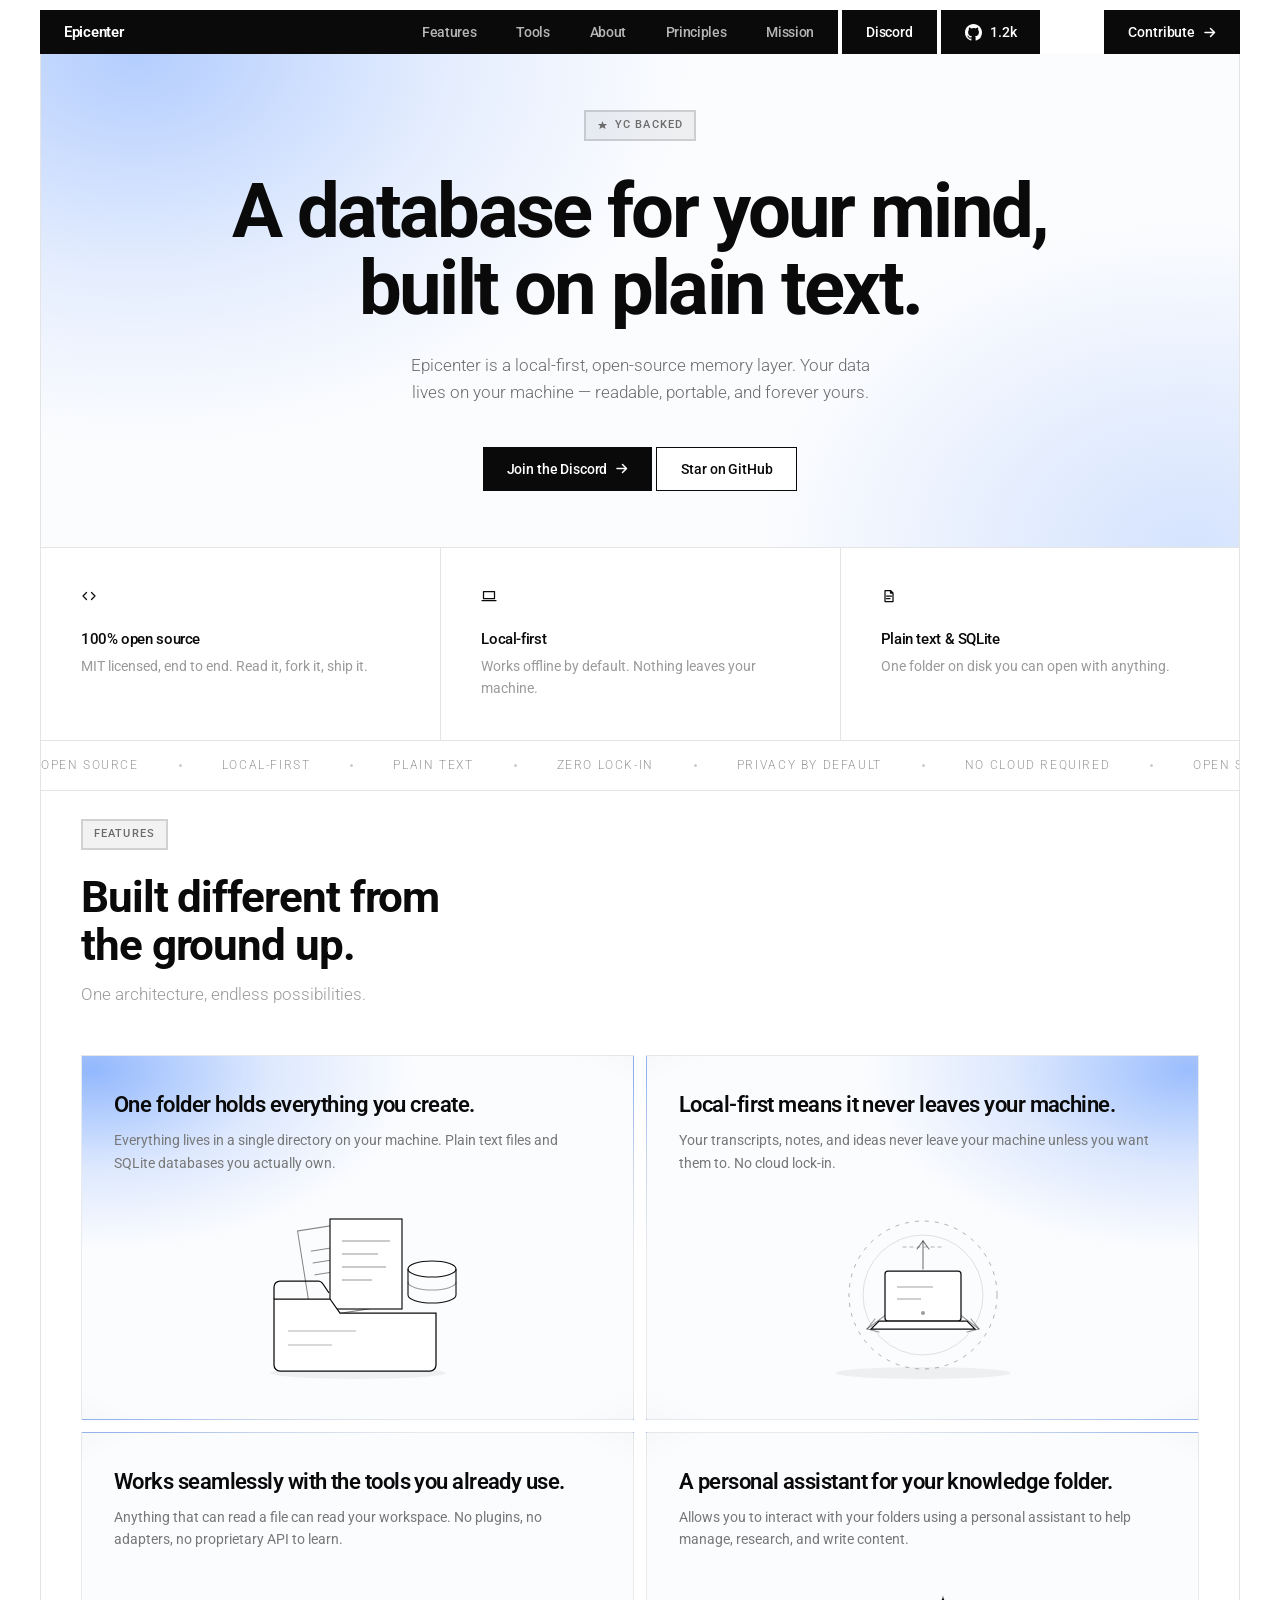
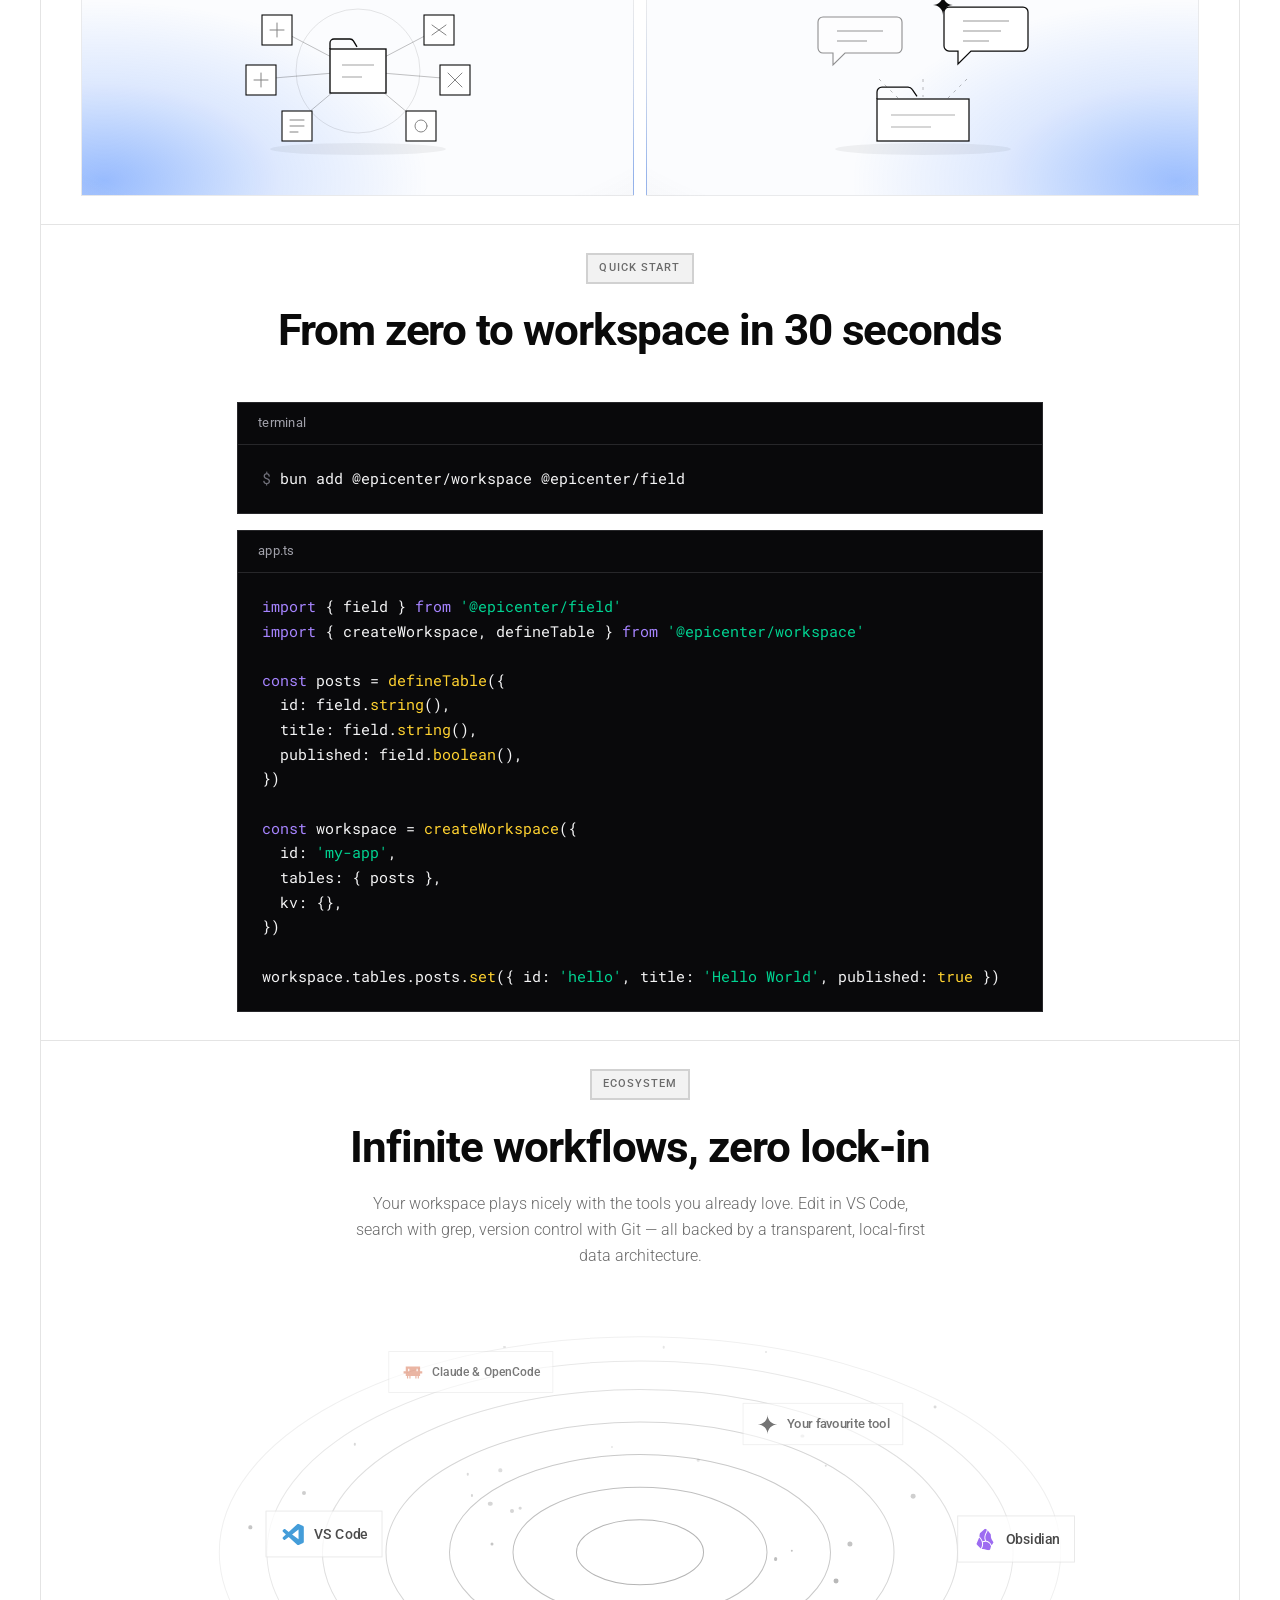
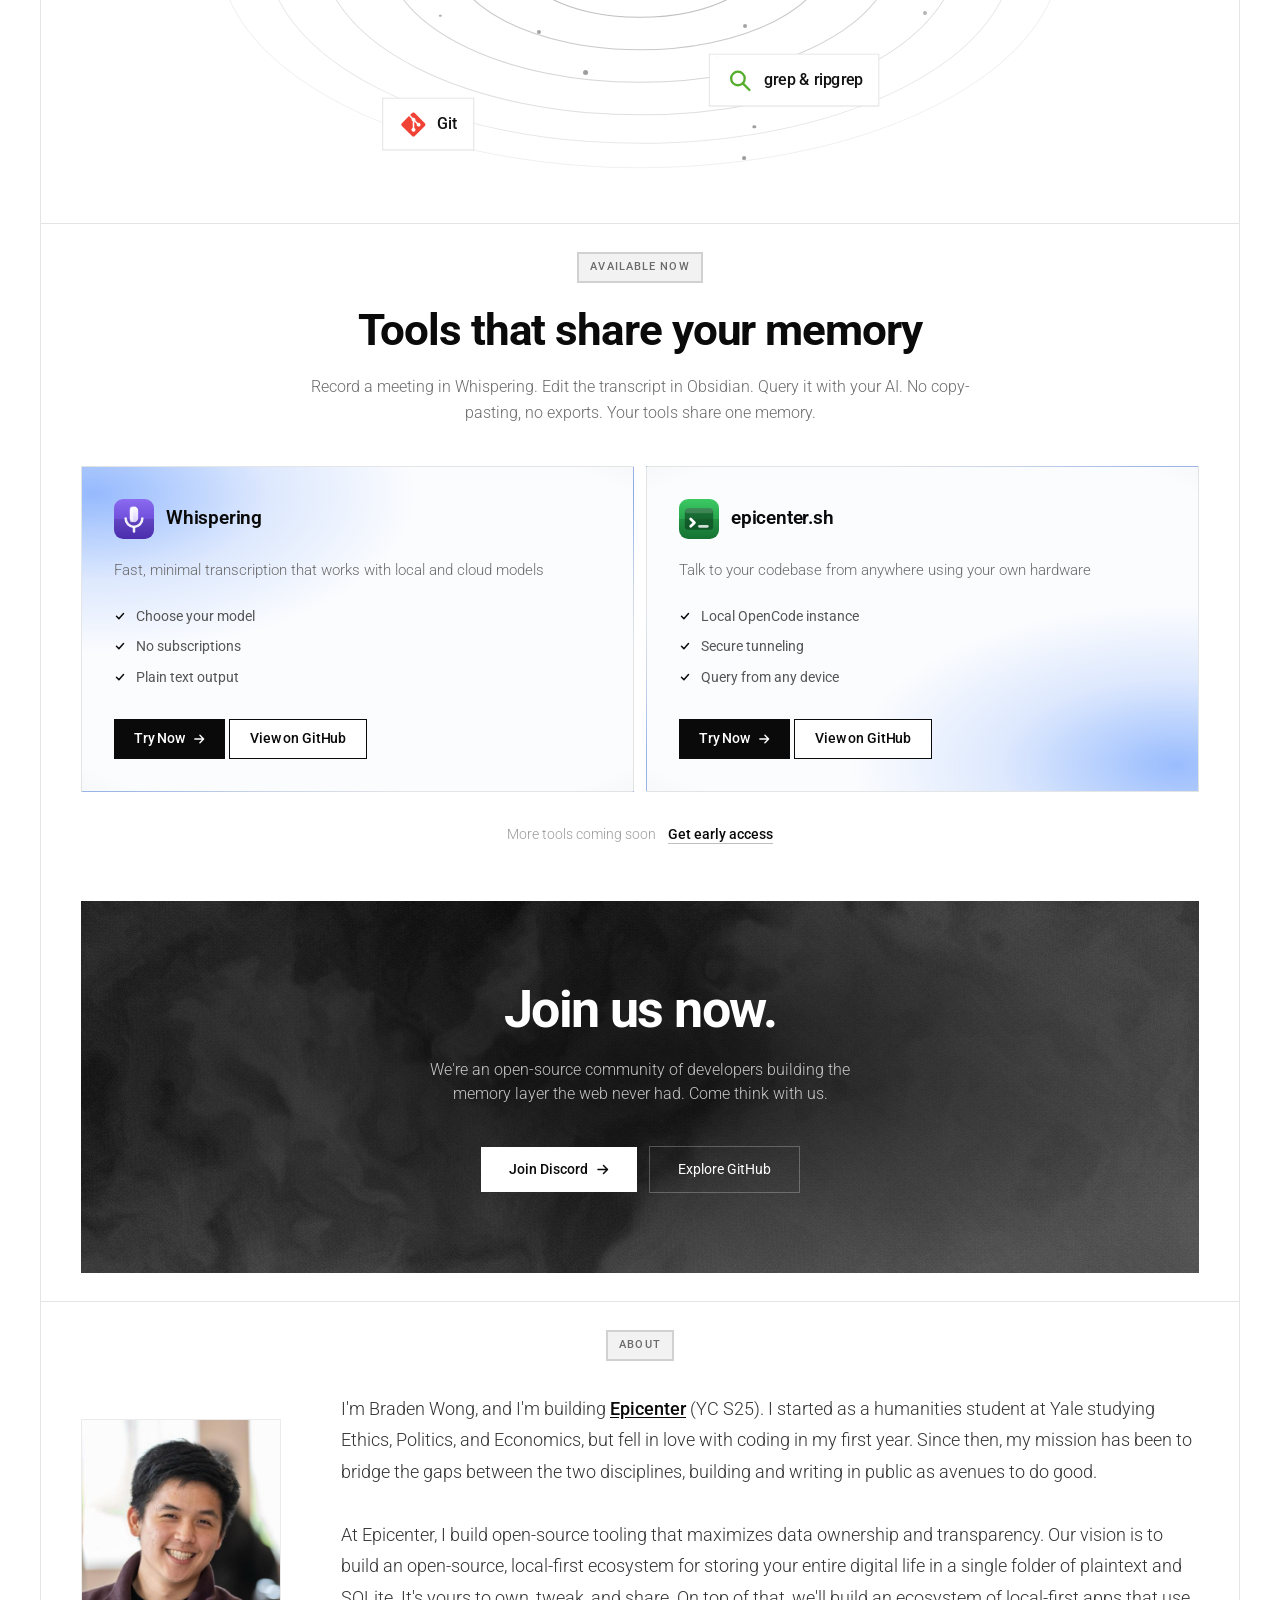
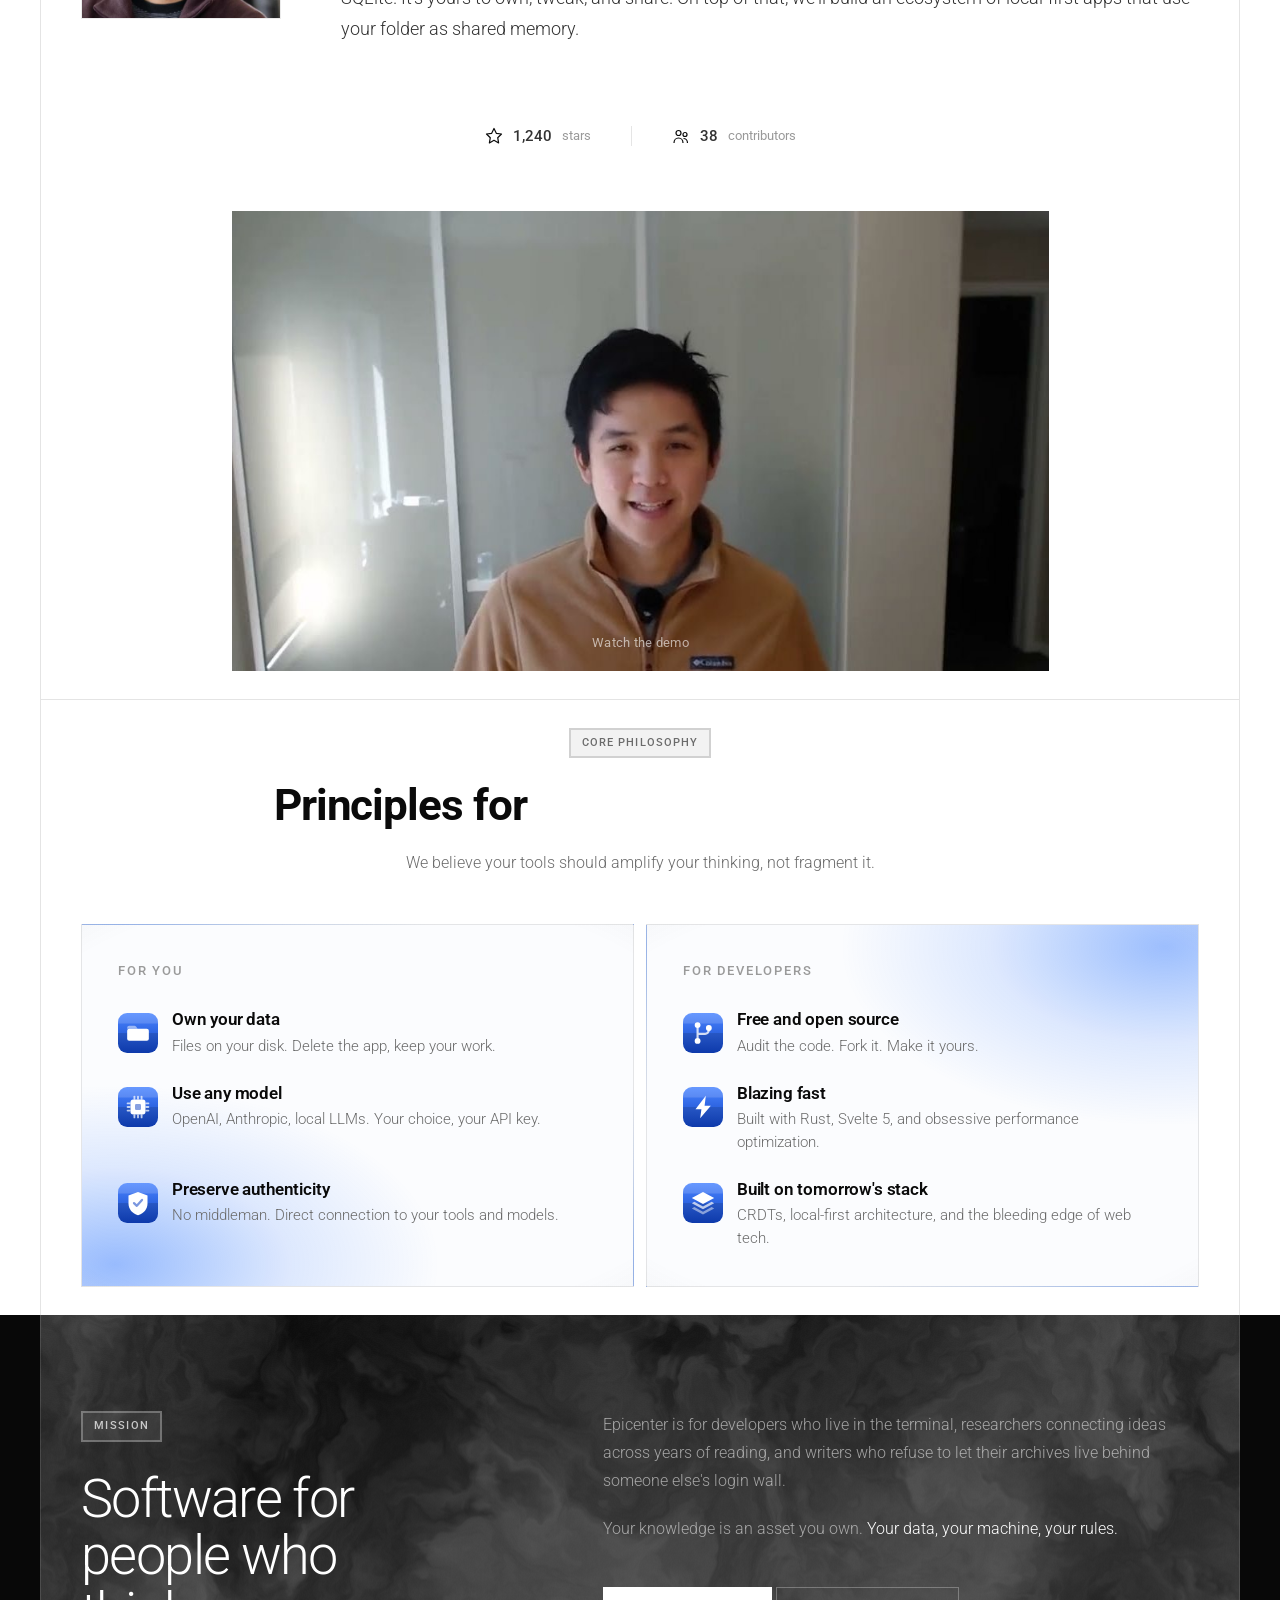
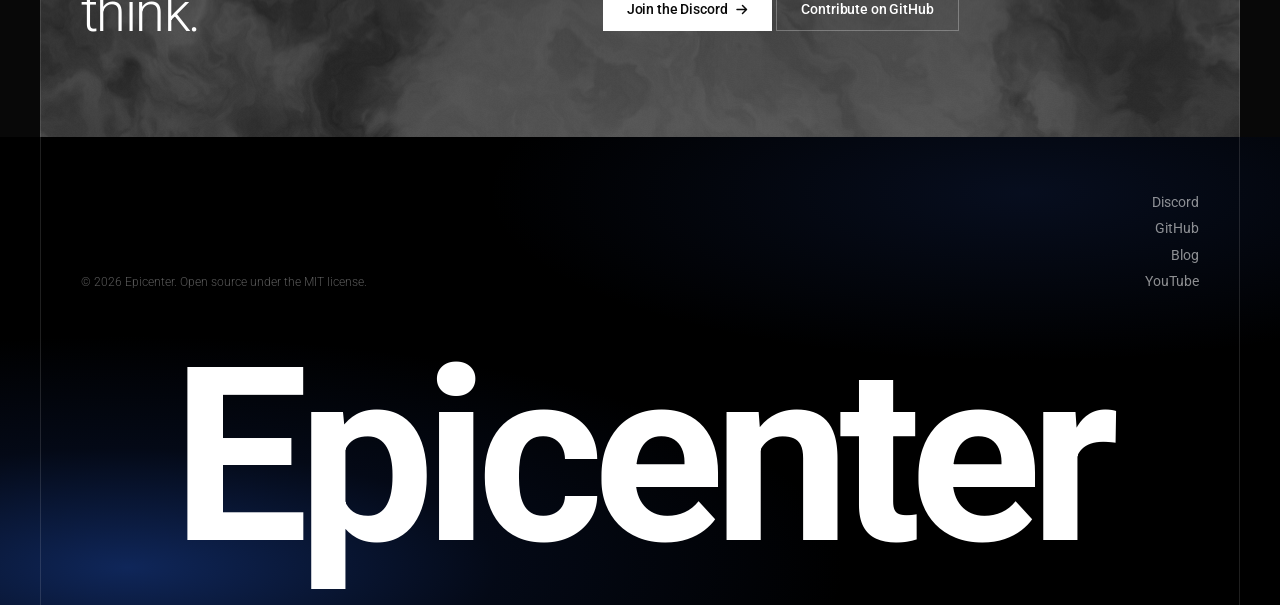
==== prototypes/epicenter/index.html @ 2c83a443 "Host the Epicenter redesign and rebuild its case study around it The case study documented an early " ====
<!DOCTYPE html><html lang="en"> <head>
    <meta name="robots" content="noindex, nofollow" /><meta charset="UTF-8"><meta name="viewport" content="width=device-width, initial-scale=1.0"><title>Epicenter — Landing Page Redesign (Concept) — Maira</title><meta name="description" content="An unofficial concept redesign of the Epicenter landing page, built as a portfolio case study by Maira. Not affiliated with Epicenter." /><link rel="preconnect" href="https://fonts.googleapis.com"><link rel="preconnect" href="https://fonts.gstatic.com" crossorigin><link href="https://fonts.googleapis.com/css2?family=Roboto:ital,wght@0,300;0,400;0,500;0,700;1,300;1,400&family=Roboto+Mono:wght@400;500&display=swap" rel="stylesheet"><link rel="icon" type="image/svg+xml" href="./favicon.svg"><link rel="stylesheet" href="./_astro/index.CrPfwq1-.css"><script type="module">const a="[data-reveal], .fade-in, .fade-scale, .draw-line";function s(){const n=Array.from(document.querySelectorAll(a));if(!n.length)return;const o=e=>e.classList.add("animate");if(window.matchMedia("(prefers-reduced-motion: reduce)").matches||typeof IntersectionObserver>"u"){n.forEach(o);return}const i=new IntersectionObserver(e=>{for(const t of e)t.isIntersecting&&(o(t.target),i.unobserve(t.target))},{threshold:0,rootMargin:"0px 0px 20% 0px"});n.forEach(e=>i.observe(e));const r=()=>{let e=0;for(const t of n){if(t.classList.contains("animate"))continue;t.getBoundingClientRect().top<window.innerHeight*1.25?(o(t),i.unobserve(t)):e++}e||(window.removeEventListener("scroll",r),window.removeEventListener("resize",r))};window.addEventListener("scroll",r,{passive:!0}),window.addEventListener("resize",r,{passive:!0}),r(),window.setTimeout(()=>n.forEach(o),4e3)}document.readyState==="loading"?document.addEventListener("DOMContentLoaded",s):s();
</script></head> <body>  <style>astro-island,astro-slot,astro-static-slot{display:contents}</style><script>(()=>{var e=async t=>{await(await t())()};(self.Astro||(self.Astro={})).load=e;window.dispatchEvent(new Event("astro:load"));})();;(()=>{var A=Object.defineProperty;var g=(i,o,a)=>o in i?A(i,o,{enumerable:!0,configurable:!0,writable:!0,value:a}):i[o]=a;var d=(i,o,a)=>g(i,typeof o!="symbol"?o+"":o,a);{let i={0:t=>m(t),1:t=>a(t),2:t=>new RegExp(t),3:t=>new Date(t),4:t=>new Map(a(t)),5:t=>new Set(a(t)),6:t=>BigInt(t),7:t=>new URL(t),8:t=>new Uint8Array(t),9:t=>new Uint16Array(t),10:t=>new Uint32Array(t),11:t=>1/0*t},o=t=>{let[l,e]=t;return l in i?i[l](e):void 0},a=t=>t.map(o),m=t=>typeof t!="object"||t===null?t:Object.fromEntries(Object.entries(t).map(([l,e])=>[l,o(e)]));class y extends HTMLElement{constructor(){super(...arguments);d(this,"Component");d(this,"hydrator");d(this,"hydrate",async()=>{var b;if(!this.hydrator||!this.isConnected)return;let e=(b=this.parentElement)==null?void 0:b.closest("astro-island[ssr]");if(e){e.addEventListener("astro:hydrate",this.hydrate,{once:!0});return}let c=this.querySelectorAll("astro-slot"),n={},h=this.querySelectorAll("template[data-astro-template]");for(let r of h){let s=r.closest(this.tagName);s!=null&&s.isSameNode(this)&&(n[r.getAttribute("data-astro-template")||"default"]=r.innerHTML,r.remove())}for(let r of c){let s=r.closest(this.tagName);s!=null&&s.isSameNode(this)&&(n[r.getAttribute("name")||"default"]=r.innerHTML)}let p;try{p=this.hasAttribute("props")?m(JSON.parse(this.getAttribute("props"))):{}}catch(r){let s=this.getAttribute("component-url")||"<unknown>",v=this.getAttribute("component-export");throw v&&(s+=` (export ${v})`),console.error(`[hydrate] Error parsing props for component ${s}`,this.getAttribute("props"),r),r}let u;await this.hydrator(this)(this.Component,p,n,{client:this.getAttribute("client")}),this.removeAttribute("ssr"),this.dispatchEvent(new CustomEvent("astro:hydrate"))});d(this,"unmount",()=>{this.isConnected||this.dispatchEvent(new CustomEvent("astro:unmount"))})}disconnectedCallback(){document.removeEventListener("astro:after-swap",this.unmount),document.addEventListener("astro:after-swap",this.unmount,{once:!0})}connectedCallback(){if(!this.hasAttribute("await-children")||document.readyState==="interactive"||document.readyState==="complete")this.childrenConnectedCallback();else{let e=()=>{document.removeEventListener("DOMContentLoaded",e),c.disconnect(),this.childrenConnectedCallback()},c=new MutationObserver(()=>{var n;((n=this.lastChild)==null?void 0:n.nodeType)===Node.COMMENT_NODE&&this.lastChild.nodeValue==="astro:end"&&(this.lastChild.remove(),e())});c.observe(this,{childList:!0}),document.addEventListener("DOMContentLoaded",e)}}async childrenConnectedCallback(){let e=this.getAttribute("before-hydration-url");e&&await import(e),this.start()}async start(){let e=JSON.parse(this.getAttribute("opts")),c=this.getAttribute("client");if(Astro[c]===void 0){window.addEventListener(`astro:${c}`,()=>this.start(),{once:!0});return}try{await Astro[c](async()=>{let n=this.getAttribute("renderer-url"),[h,{default:p}]=await Promise.all([import(this.getAttribute("component-url")),n?import(n):()=>()=>{}]),u=this.getAttribute("component-export")||"default";if(!u.includes("."))this.Component=h[u];else{this.Component=h;for(let f of u.split("."))this.Component=this.Component[f]}return this.hydrator=p,this.hydrate},e,this)}catch(n){console.error(`[astro-island] Error hydrating ${this.getAttribute("component-url")}`,n)}}attributeChangedCallback(){this.hydrate()}}d(y,"observedAttributes",["props"]),customElements.get("astro-island")||customElements.define("astro-island",y)}})();</script><astro-island uid="1jUXew" component-url="./_astro/Nav.D3Xk_w3i.js" component-export="default" renderer-url="./_astro/client.CWY0IrnN.js" props="{}" ssr="" client="load" opts="{&quot;name&quot;:&quot;Nav&quot;,&quot;value&quot;:true}" await-children=""><header class="sticky top-0 z-50 pt-2.5"> <div class="pointer-events-none absolute inset-0 -z-10 h-full transition-opacity duration-200 opacity-0" style="background: rgba(255,255,255,0.92); backdrop-filter: blur(8px);"></div> <div class="rail flex items-center gap-1"> <div class="relative z-10 flex h-11 flex-1 items-center justify-between bg-[#0A0A0A] pl-6"><a href="./" class="text-[15px] font-semibold tracking-[-0.02em] text-white shrink-0" data-svelte-h="svelte-jygi6a">Epicenter</a> <nav aria-label="Primary" class="hidden h-full lg:flex"><a href="#features" class="inline-flex items-center px-3.5 text-sm font-medium leading-none tracking-tight text-white/70 transition-colors hover:text-white last:pr-4 xl:px-5 xl:last:pr-6">Features </a><a href="#tools" class="inline-flex items-center px-3.5 text-sm font-medium leading-none tracking-tight text-white/70 transition-colors hover:text-white last:pr-4 xl:px-5 xl:last:pr-6">Tools </a><a href="#about" class="inline-flex items-center px-3.5 text-sm font-medium leading-none tracking-tight text-white/70 transition-colors hover:text-white last:pr-4 xl:px-5 xl:last:pr-6">About </a><a href="#principles" class="inline-flex items-center px-3.5 text-sm font-medium leading-none tracking-tight text-white/70 transition-colors hover:text-white last:pr-4 xl:px-5 xl:last:pr-6">Principles </a><a href="#missions" class="inline-flex items-center px-3.5 text-sm font-medium leading-none tracking-tight text-white/70 transition-colors hover:text-white last:pr-4 xl:px-5 xl:last:pr-6">Mission </a></nav></div>  <nav aria-label="Actions" class="hidden items-center gap-16 lg:flex" data-svelte-h="svelte-rtp917"><div class="flex items-center gap-1"><a href="#discord" class="chip">Discord</a> <a href="https://github.com/epicenter-so/epicenter" target="_blank" rel="noopener noreferrer" class="chip gap-2" aria-label="GitHub repository (1.2k stars)"><svg width="17" height="17" viewBox="0 0 16 16" fill="currentColor" aria-hidden="true"><path d="M8 0C3.58 0 0 3.58 0 8c0 3.54 2.29 6.53 5.47 7.59.4.07.55-.17.55-.38 0-.19-.01-.82-.01-1.49-2.01.37-2.53-.49-2.69-.94-.09-.23-.48-.94-.82-1.13-.28-.15-.68-.52-.01-.53.63-.01 1.08.58 1.23.82.72 1.21 1.87.87 2.33.66.07-.52.28-.87.51-1.07-1.78-.2-3.64-.89-3.64-3.95 0-.87.31-1.59.82-2.15-.08-.2-.36-1.02.08-2.12 0 0 .67-.21 2.2.82a7.4 7.4 0 0 1 2-.27c.68 0 1.36.09 2 .27 1.53-1.04 2.2-.82 2.2-.82.44 1.1.16 1.92.08 2.12.51.56.82 1.27.82 2.15 0 3.07-1.87 3.75-3.65 3.95.29.25.54.73.54 1.48 0 1.07-.01 1.93-.01 2.2 0 .21.15.46.55.38A8.01 8.01 0 0 0 16 8c0-4.42-3.58-8-8-8Z"></path></svg> <span>1.2k</span></a></div> <div class="flex items-center gap-1"><a href="#contribute" class="chip gap-2">Contribute
          <svg width="13" height="13" viewBox="0 0 13 13" fill="none" stroke="currentColor" stroke-width="1.5" stroke-linecap="round" stroke-linejoin="round" aria-hidden="true"><path d="M2 6.5h9M7.5 2.5l4 4-4 4"></path></svg></a></div></nav>  <button type="button" class="relative z-10 flex h-11 w-11 shrink-0 items-center justify-center bg-[#0A0A0A] lg:hidden" aria-expanded="false" aria-label="Open menu"><div class="relative h-5 w-5"><span class="absolute left-0 block h-px w-full bg-white transition-all duration-300" style="top: 5px"></span> <span class="absolute left-1/2 top-1/2 block h-px w-full -translate-x-1/2 -translate-y-1/2 bg-white transition-opacity duration-300" style="opacity: 1"></span> <span class="absolute left-0 block h-px w-full bg-white transition-all duration-300" style="bottom: 5px"></span></div></button></div>  </header><!--astro:end--></astro-island> <main> <!-- Hero carries its own rail so the artwork panel can span it fully --> <section class="relative" data-astro-cid-bbe6dxrz> <div class="rail" data-astro-cid-bbe6dxrz> <div class="rail-edges" data-astro-cid-bbe6dxrz> <!-- Headline block — centred inside the rails --> <div class="hero-wash flex flex-col items-center px-5 pb-12 pt-10 text-center lg:px-10 lg:pb-14 lg:pt-14" data-astro-cid-bbe6dxrz> <span class="pill mb-8 fade-in" style="--delay: 0s" data-astro-cid-bbe6dxrz> <svg width="11" height="11" viewBox="0 0 12 12" fill="none" aria-hidden="true" data-astro-cid-bbe6dxrz> <path d="M6 1l1.2 3.3H11L8.4 6.5l1 3.2L6 7.8 2.6 9.7l1-3.2L1 4.3h3.8z" fill="currentColor" data-astro-cid-bbe6dxrz></path> </svg>
YC Backed
</span> <h1 class="text-[clamp(38px,6.2vw,76px)] font-bold leading-[1.02] tracking-[-0.035em] text-ink fade-in" style="max-width: var(--frame-w); --delay: 0.06s" data-astro-cid-bbe6dxrz>
A database for your mind,<br data-astro-cid-bbe6dxrz>built on plain text.
</h1> <p class="mt-6 max-w-[54ch] text-[clamp(15px,1.35vw,19px)] font-light leading-[1.6] text-muted fade-in" style="--delay: 0.14s" data-astro-cid-bbe6dxrz>
Epicenter is a local-first, open-source memory layer. Your data lives
          on your machine &mdash; readable, portable, and forever yours.
</p> <div class="mt-10 flex flex-wrap items-center justify-center gap-1 fade-in" style="--delay: 0.22s" data-astro-cid-bbe6dxrz> <a href="#discord" class="chip gap-2" data-astro-cid-bbe6dxrz>
Join the Discord
<svg width="13" height="13" viewBox="0 0 13 13" fill="none" stroke="currentColor" stroke-width="1.5" stroke-linecap="round" stroke-linejoin="round" aria-hidden="true" data-astro-cid-bbe6dxrz> <path d="M2 6.5h9M7.5 2.5l4 4-4 4" data-astro-cid-bbe6dxrz></path> </svg> </a> <a href="https://github.com/epicenter-so/epicenter" target="_blank" rel="noopener noreferrer" class="chip-ghost" data-astro-cid-bbe6dxrz>
Star on GitHub
</a> </div> </div> <!-- The three pillars, tiled edge to edge and sharing hairlines --> <div class="hair-t grid grid-cols-1 sm:grid-cols-3" data-astro-cid-bbe6dxrz> <div class="px-5 py-8 lg:px-10 lg:py-10 " data-astro-cid-bbe6dxrz> <svg width="16" height="16" viewBox="0 0 16 16" fill="none" stroke="currentColor" stroke-width="1.25" stroke-linecap="round" stroke-linejoin="round" class="mb-6 text-ink" aria-hidden="true" data-astro-cid-bbe6dxrz> <path d="M5.5 4.5 2 8l3.5 3.5M10.5 4.5 14 8l-3.5 3.5" data-astro-cid-bbe6dxrz></path> </svg> <h2 class="text-[15px] font-medium tracking-tight text-ink" data-astro-cid-bbe6dxrz>100% open source</h2> <p class="mt-1.5 text-[13.5px] font-normal leading-relaxed text-faint" data-astro-cid-bbe6dxrz>MIT licensed, end to end. Read it, fork it, ship it.</p> </div><div class="px-5 py-8 lg:px-10 lg:py-10 border-t border-rail sm:border-t-0 sm:border-l" data-astro-cid-bbe6dxrz> <svg width="16" height="16" viewBox="0 0 16 16" fill="none" stroke="currentColor" stroke-width="1.25" stroke-linecap="round" stroke-linejoin="round" class="mb-6 text-ink" aria-hidden="true" data-astro-cid-bbe6dxrz> <path d="M2.5 3.5h11v7h-11zM1 12.5h14" data-astro-cid-bbe6dxrz></path> </svg> <h2 class="text-[15px] font-medium tracking-tight text-ink" data-astro-cid-bbe6dxrz>Local-first</h2> <p class="mt-1.5 text-[13.5px] font-normal leading-relaxed text-faint" data-astro-cid-bbe6dxrz>Works offline by default. Nothing leaves your machine.</p> </div><div class="px-5 py-8 lg:px-10 lg:py-10 border-t border-rail sm:border-t-0 sm:border-l" data-astro-cid-bbe6dxrz> <svg width="16" height="16" viewBox="0 0 16 16" fill="none" stroke="currentColor" stroke-width="1.25" stroke-linecap="round" stroke-linejoin="round" class="mb-6 text-ink" aria-hidden="true" data-astro-cid-bbe6dxrz> <path d="M4 2.5h5.5L12 5v8.5H4zM9.5 2.5V5H12M5.5 8h5M5.5 10.5h3.5" data-astro-cid-bbe6dxrz></path> </svg> <h2 class="text-[15px] font-medium tracking-tight text-ink" data-astro-cid-bbe6dxrz>Plain text &amp; SQLite</h2> <p class="mt-1.5 text-[13.5px] font-normal leading-relaxed text-faint" data-astro-cid-bbe6dxrz>One folder on disk you can open with anything.</p> </div> </div> </div> </div> </section>  <!-- One shared rail for the body: the vertical hairlines run unbroken
         from here down to the mission section, and nothing crosses them. --> <div class="rail"> <div class="rail-edges"> <div class="border-y border-rail py-4 overflow-hidden select-none"> <div class="flex items-center gap-10 animate-marquee whitespace-nowrap w-max"> <span class="flex items-center gap-10 text-[11.5px] text-[#999] uppercase tracking-[0.14em] font-light"> Open source <span class="w-[3px] h-[3px] rounded-full bg-black/20 flex-shrink-0 inline-block"></span> </span><span class="flex items-center gap-10 text-[11.5px] text-[#999] uppercase tracking-[0.14em] font-light"> Local-first <span class="w-[3px] h-[3px] rounded-full bg-black/20 flex-shrink-0 inline-block"></span> </span><span class="flex items-center gap-10 text-[11.5px] text-[#999] uppercase tracking-[0.14em] font-light"> Plain text <span class="w-[3px] h-[3px] rounded-full bg-black/20 flex-shrink-0 inline-block"></span> </span><span class="flex items-center gap-10 text-[11.5px] text-[#999] uppercase tracking-[0.14em] font-light"> Zero lock-in <span class="w-[3px] h-[3px] rounded-full bg-black/20 flex-shrink-0 inline-block"></span> </span><span class="flex items-center gap-10 text-[11.5px] text-[#999] uppercase tracking-[0.14em] font-light"> Privacy by default <span class="w-[3px] h-[3px] rounded-full bg-black/20 flex-shrink-0 inline-block"></span> </span><span class="flex items-center gap-10 text-[11.5px] text-[#999] uppercase tracking-[0.14em] font-light"> No cloud required <span class="w-[3px] h-[3px] rounded-full bg-black/20 flex-shrink-0 inline-block"></span> </span><span class="flex items-center gap-10 text-[11.5px] text-[#999] uppercase tracking-[0.14em] font-light"> Open source <span class="w-[3px] h-[3px] rounded-full bg-black/20 flex-shrink-0 inline-block"></span> </span><span class="flex items-center gap-10 text-[11.5px] text-[#999] uppercase tracking-[0.14em] font-light"> Local-first <span class="w-[3px] h-[3px] rounded-full bg-black/20 flex-shrink-0 inline-block"></span> </span><span class="flex items-center gap-10 text-[11.5px] text-[#999] uppercase tracking-[0.14em] font-light"> Plain text <span class="w-[3px] h-[3px] rounded-full bg-black/20 flex-shrink-0 inline-block"></span> </span><span class="flex items-center gap-10 text-[11.5px] text-[#999] uppercase tracking-[0.14em] font-light"> Zero lock-in <span class="w-[3px] h-[3px] rounded-full bg-black/20 flex-shrink-0 inline-block"></span> </span><span class="flex items-center gap-10 text-[11.5px] text-[#999] uppercase tracking-[0.14em] font-light"> Privacy by default <span class="w-[3px] h-[3px] rounded-full bg-black/20 flex-shrink-0 inline-block"></span> </span><span class="flex items-center gap-10 text-[11.5px] text-[#999] uppercase tracking-[0.14em] font-light"> No cloud required <span class="w-[3px] h-[3px] rounded-full bg-black/20 flex-shrink-0 inline-block"></span> </span> </div> </div> <section id="features" class="py-7 px-5 lg:px-10" data-astro-cid-vnivfuh2> <div class="w-full" data-astro-cid-vnivfuh2> <!-- Header --> <div class="mb-12 fade-in" style="--delay: 0s" data-astro-cid-vnivfuh2> <span class="pill mb-6" data-astro-cid-vnivfuh2>Features</span> <h2 class="text-[clamp(30px,3.4vw,46px)] font-bold tracking-[-0.025em] leading-[1.1] text-ink text-left" data-astro-cid-vnivfuh2>
Built different from<br data-astro-cid-vnivfuh2>the ground up.
</h2> <p class="text-[17px] text-faint font-light mt-3 text-left" data-astro-cid-vnivfuh2>
One architecture, endless possibilities.
</p> </div> <!-- 2×2 Bento grid --> <div class="grid grid-cols-1 sm:grid-cols-2 gap-3" data-astro-cid-vnivfuh2> <!-- Card 1: One folder --> <div class="bento-card grad-1 p-8 flex flex-col fade-in" style="--delay: 0.05s" data-astro-cid-vnivfuh2> <h3 class="text-[22px] font-semibold tracking-tight text-ink mb-2" data-astro-cid-vnivfuh2>One folder holds everything you create.</h3> <p class="text-[14px] text-[#777] leading-relaxed mb-8" data-astro-cid-vnivfuh2>
Everything lives in a single directory on your machine. Plain text files and SQLite databases you actually own.
</p> <div class="mt-auto flex justify-center fade-scale" style="--delay: 0.15s" data-astro-cid-vnivfuh2> <svg viewBox="0 0 280 180" class="w-full max-w-[280px]" fill="none" xmlns="http://www.w3.org/2000/svg" data-astro-cid-vnivfuh2> <ellipse cx="140" cy="166" rx="88" ry="6" fill="#0A0A0A" opacity="0.05" data-astro-cid-vnivfuh2></ellipse> <!-- two plain-text sheets rising out of the folder --> <g opacity="0.5" data-astro-cid-vnivfuh2> <rect x="86" y="18" width="70" height="88" stroke="#0A0A0A" stroke-width="1" transform="rotate(-9 121 62)" data-astro-cid-vnivfuh2></rect> <path d="M96 40h44M96 52h34M96 64h40" stroke="#0A0A0A" stroke-width="0.9" transform="rotate(-9 121 62)" data-astro-cid-vnivfuh2></path> </g> <rect x="112" y="12" width="72" height="90" fill="#fff" stroke="#0A0A0A" stroke-width="1.15" data-astro-cid-vnivfuh2></rect> <path d="M124 34h48M124 47h36M124 60h44M124 73h30" stroke="#0A0A0A" stroke-width="0.95" opacity="0.45" data-astro-cid-vnivfuh2></path> <!-- SQLite cylinder --> <g stroke="#0A0A0A" stroke-width="1.1" data-astro-cid-vnivfuh2> <ellipse cx="214" cy="62" rx="24" ry="8" fill="#fff" data-astro-cid-vnivfuh2></ellipse> <path d="M190 62v26c0 4.4 10.7 8 24 8s24-3.6 24-8V62" data-astro-cid-vnivfuh2></path> <path d="M190 75c0 4.4 10.7 8 24 8s24-3.6 24-8" opacity="0.4" data-astro-cid-vnivfuh2></path> </g> <!-- folder --> <path d="M56 92h56l10 14h96v52a6 6 0 0 1-6 6H62a6 6 0 0 1-6-6V92z" fill="#fff" stroke="#0A0A0A" stroke-width="1.25" data-astro-cid-vnivfuh2></path> <path d="M56 92V80a6 6 0 0 1 6-6h38a6 6 0 0 1 5 3l6 9" stroke="#0A0A0A" stroke-width="1.25" data-astro-cid-vnivfuh2></path> <path d="M70 124h68M70 138h44" stroke="#0A0A0A" stroke-width="0.9" opacity="0.35" data-astro-cid-vnivfuh2></path> </svg> </div> </div> <!-- Card 2: Local-first --> <div class="bento-card grad-2 p-8 flex flex-col fade-in" style="--delay: 0.1s" data-astro-cid-vnivfuh2> <h3 class="text-[22px] font-semibold tracking-tight text-ink mb-2" data-astro-cid-vnivfuh2>Local-first means it never leaves your machine.</h3> <p class="text-[14px] text-[#777] leading-relaxed mb-8" data-astro-cid-vnivfuh2>
Your transcripts, notes, and ideas never leave your machine unless you want them to. No cloud lock-in.
</p> <div class="mt-auto flex justify-center fade-scale" style="--delay: 0.2s" data-astro-cid-vnivfuh2> <svg viewBox="0 0 280 180" class="w-full max-w-[280px]" fill="none" xmlns="http://www.w3.org/2000/svg" data-astro-cid-vnivfuh2> <ellipse cx="140" cy="166" rx="88" ry="6" fill="#0A0A0A" opacity="0.05" data-astro-cid-vnivfuh2></ellipse> <!-- containment boundary --> <circle cx="140" cy="88" r="74" stroke="#0A0A0A" stroke-width="1" stroke-dasharray="4 6" opacity="0.3" data-astro-cid-vnivfuh2></circle> <circle cx="140" cy="88" r="60" stroke="#0A0A0A" stroke-width="0.85" opacity="0.14" data-astro-cid-vnivfuh2></circle> <!-- data leaving, turned back at the boundary --> <g stroke="#0A0A0A" stroke-width="1.1" stroke-linecap="round" data-astro-cid-vnivfuh2> <path d="M140 62 140 34" opacity="0.55" data-astro-cid-vnivfuh2></path> <path d="M134 42l6-8 6 8" opacity="0.55" data-astro-cid-vnivfuh2></path> <path d="M120 40h40" opacity="0.3" stroke-dasharray="3 4" data-astro-cid-vnivfuh2></path> <path d="M172 104 196 122" opacity="0.4" data-astro-cid-vnivfuh2></path> <path d="M188 112l8 10-12 3" opacity="0.4" data-astro-cid-vnivfuh2></path> <path d="M108 104 84 122" opacity="0.4" data-astro-cid-vnivfuh2></path> <path d="M92 112l-8 10 12 3" opacity="0.4" data-astro-cid-vnivfuh2></path> </g> <!-- the machine --> <rect x="102" y="64" width="76" height="50" rx="3" fill="#fff" stroke="#0A0A0A" stroke-width="1.25" data-astro-cid-vnivfuh2></rect> <path d="M88 122h104l-8-8H96z" fill="#fff" stroke="#0A0A0A" stroke-width="1.25" data-astro-cid-vnivfuh2></path> <path d="M114 80h36M114 92h24" stroke="#0A0A0A" stroke-width="0.95" opacity="0.4" data-astro-cid-vnivfuh2></path> <circle cx="140" cy="106" r="2" fill="#0A0A0A" opacity="0.4" data-astro-cid-vnivfuh2></circle> </svg> </div> </div> <!-- Card 3: Tools you already use --> <div class="bento-card grad-3 p-8 flex flex-col fade-in" style="--delay: 0.15s" data-astro-cid-vnivfuh2> <h3 class="text-[22px] font-semibold tracking-tight text-ink mb-2" data-astro-cid-vnivfuh2>Works seamlessly with the tools you already use.</h3> <p class="text-[14px] text-[#777] leading-relaxed mb-8" data-astro-cid-vnivfuh2>
Anything that can read a file can read your workspace. No plugins, no adapters, no proprietary API to learn.
</p> <div class="mt-auto flex justify-center fade-scale" style="--delay: 0.25s" data-astro-cid-vnivfuh2> <svg viewBox="0 0 280 180" class="w-full max-w-[280px]" fill="none" xmlns="http://www.w3.org/2000/svg" data-astro-cid-vnivfuh2> <ellipse cx="140" cy="166" rx="88" ry="6" fill="#0A0A0A" opacity="0.05" data-astro-cid-vnivfuh2></ellipse> <!-- spokes --> <g stroke="#0A0A0A" stroke-width="0.9" opacity="0.28" data-astro-cid-vnivfuh2> <path d="M140 88 60 46M140 88 220 46M140 88 44 96M140 88 236 96M140 88 78 140M140 88 202 140" data-astro-cid-vnivfuh2></path> </g> <circle cx="140" cy="88" r="62" stroke="#0A0A0A" stroke-width="0.85" opacity="0.12" data-astro-cid-vnivfuh2></circle> <!-- satellite tools --> <g fill="#fff" stroke="#0A0A0A" stroke-width="1.1" data-astro-cid-vnivfuh2> <rect x="44" y="32" width="30" height="30" data-astro-cid-vnivfuh2></rect> <rect x="206" y="32" width="30" height="30" data-astro-cid-vnivfuh2></rect> <rect x="28" y="82" width="30" height="30" data-astro-cid-vnivfuh2></rect> <rect x="222" y="82" width="30" height="30" data-astro-cid-vnivfuh2></rect> <rect x="64" y="128" width="30" height="30" data-astro-cid-vnivfuh2></rect> <rect x="188" y="128" width="30" height="30" data-astro-cid-vnivfuh2></rect> </g> <g stroke="#0A0A0A" stroke-width="1" opacity="0.5" stroke-linecap="round" data-astro-cid-vnivfuh2> <path d="M52 47h14M59 40v14" data-astro-cid-vnivfuh2></path> <path d="M214 42l7 5-7 5M228 42l-7 5 7 5" data-astro-cid-vnivfuh2></path> <path d="M36 97h14M43 90v14" data-astro-cid-vnivfuh2></path> <path d="M230 90l14 14M244 90l-14 14" data-astro-cid-vnivfuh2></path> <path d="M72 137h14M72 143h14M72 149h8" data-astro-cid-vnivfuh2></path> <circle cx="203" cy="143" r="6" data-astro-cid-vnivfuh2></circle> </g> <!-- the folder at the centre --> <rect x="112" y="66" width="56" height="44" fill="#fff" stroke="#0A0A0A" stroke-width="1.35" data-astro-cid-vnivfuh2></rect> <path d="M112 66v-6a4 4 0 0 1 4-4h16a4 4 0 0 1 3.4 1.9l3.6 6" stroke="#0A0A0A" stroke-width="1.35" data-astro-cid-vnivfuh2></path> <path d="M124 82h32M124 94h20" stroke="#0A0A0A" stroke-width="0.95" opacity="0.4" data-astro-cid-vnivfuh2></path> </svg> </div> </div> <!-- Card 4: Personal assistant --> <div class="bento-card grad-4 p-8 flex flex-col fade-in" style="--delay: 0.2s" data-astro-cid-vnivfuh2> <h3 class="text-[22px] font-semibold tracking-tight text-ink mb-2" data-astro-cid-vnivfuh2>A personal assistant for your knowledge folder.</h3> <p class="text-[14px] text-[#777] leading-relaxed mb-8" data-astro-cid-vnivfuh2>
Allows you to interact with your folders using a personal assistant to help manage, research, and write content.
</p> <div class="mt-auto flex justify-center fade-scale" style="--delay: 0.3s" data-astro-cid-vnivfuh2> <svg viewBox="0 0 280 180" class="w-full max-w-[280px]" fill="none" xmlns="http://www.w3.org/2000/svg" data-astro-cid-vnivfuh2> <ellipse cx="140" cy="166" rx="88" ry="6" fill="#0A0A0A" opacity="0.05" data-astro-cid-vnivfuh2></ellipse> <!-- question from the user --> <g opacity="0.45" data-astro-cid-vnivfuh2> <path d="M40 34h74a5 5 0 0 1 5 5v26a5 5 0 0 1-5 5H62l-12 12V70h-10a5 5 0 0 1-5-5V39a5 5 0 0 1 5-5z" fill="#fff" stroke="#0A0A0A" stroke-width="1.1" data-astro-cid-vnivfuh2></path> <path d="M54 48h46M54 58h30" stroke="#0A0A0A" stroke-width="0.95" data-astro-cid-vnivfuh2></path> </g> <!-- the assistant's reply --> <path d="M166 24h74a5 5 0 0 1 5 5v34a5 5 0 0 1-5 5h-52l-13 13V68h-9a5 5 0 0 1-5-5V29a5 5 0 0 1 5-5z" fill="#fff" stroke="#0A0A0A" stroke-width="1.25" data-astro-cid-vnivfuh2></path> <path d="M180 38h46M180 48h38M180 58h26" stroke="#0A0A0A" stroke-width="0.95" opacity="0.45" data-astro-cid-vnivfuh2></path> <!-- spark --> <path d="M160 12c0 5.5 4.5 10 10 10-5.5 0-10 4.5-10 10 0-5.5-4.5-10-10-10 5.5 0 10-4.5 10-10z" fill="#0A0A0A" data-astro-cid-vnivfuh2></path> <!-- reading beam into the folder --> <g stroke="#0A0A0A" stroke-width="0.9" opacity="0.3" stroke-dasharray="3 5" data-astro-cid-vnivfuh2> <path d="M140 96v18" data-astro-cid-vnivfuh2></path> <path d="M96 96l20 20M184 96l-20 20" data-astro-cid-vnivfuh2></path> </g> <!-- knowledge folder --> <rect x="94" y="116" width="92" height="42" fill="#fff" stroke="#0A0A0A" stroke-width="1.25" data-astro-cid-vnivfuh2></rect> <path d="M94 116v-7a5 5 0 0 1 5-5h26a5 5 0 0 1 4.2 2.3l4.8 7" stroke="#0A0A0A" stroke-width="1.25" data-astro-cid-vnivfuh2></path> <path d="M108 132h64M108 144h40" stroke="#0A0A0A" stroke-width="0.95" opacity="0.35" data-astro-cid-vnivfuh2></path> </svg> </div> </div> </div> </div> </section>  <section id="quickstart" class="py-7 px-5 lg:px-10 border-t border-rail" data-astro-cid-d3yughyh> <div class="w-full" data-astro-cid-d3yughyh> <div class="mb-12 text-center fade-in" style="--delay: 0s" data-astro-cid-d3yughyh> <span class="pill mb-6" data-astro-cid-d3yughyh>Quick Start</span> <h2 class="text-[clamp(30px,3.4vw,48px)] font-bold leading-[1.06] tracking-[-0.025em] text-ink" data-astro-cid-d3yughyh>
From zero to workspace in 30 seconds
</h2> </div> <div class="mx-auto flex max-w-[806px] flex-col gap-4" data-astro-cid-d3yughyh> <div class="code-card fade-in" style="--delay: 0.08s" data-astro-cid-d3yughyh> <div class="code-head" data-astro-cid-d3yughyh>terminal</div> <pre class="code-body" data-astro-cid-d3yughyh><code data-astro-cid-d3yughyh><span class="tok-p">$</span> bun add @epicenter/workspace @epicenter/field</code></pre> </div> <div class="code-card fade-in" style="--delay: 0.14s" data-astro-cid-d3yughyh> <div class="code-head" data-astro-cid-d3yughyh>app.ts</div> <pre class="code-body" data-astro-cid-d3yughyh><code data-astro-cid-d3yughyh><span class="tok-k">import</span> { field } <span class="tok-k">from</span> <span class="tok-s">'@epicenter/field'</span>
<span class="tok-k">import</span> { createWorkspace, defineTable } <span class="tok-k">from</span> <span class="tok-s">'@epicenter/workspace'</span>

<span class="tok-k">const</span> posts = <span class="tok-f">defineTable</span>({
  id: field.<span class="tok-f">string</span>(),
  title: field.<span class="tok-f">string</span>(),
  published: field.<span class="tok-f">boolean</span>(),
})

<span class="tok-k">const</span> workspace = <span class="tok-f">createWorkspace</span>({
  id: <span class="tok-s">'my-app'</span>,
  tables: { posts },
  kv: {},
})

workspace.tables.posts.<span class="tok-f">set</span>({ id: <span class="tok-s">'hello'</span>, title: <span class="tok-s">'Hello World'</span>, published: <span class="tok-f">true</span> })</code></pre> </div> </div> </div> </section>  <!-- Token colours must be global: Astro's scoping attribute is not applied to
     markup injected through set:html, so a scoped rule would never match. -->  <section id="tools" class="py-7 px-5 lg:px-10 border-t border-rail"> <div class="w-full"> <div class="text-center mb-10 fade-in" style="--delay: 0s"> <span class="pill mb-6">Ecosystem</span> <h2 class="text-[clamp(30px,3.4vw,46px)] font-bold tracking-[-0.025em] leading-[1.08] text-ink mb-5">
Infinite workflows, zero lock-in
</h2> <p class="text-[16px] text-muted font-light max-w-xl mx-auto leading-relaxed">
Your workspace plays nicely with the tools you already love. Edit in VS Code,
        search with grep, version control with Git &mdash; all backed by a transparent,
        local&#8209;first data architecture.
</p> </div> <astro-island uid="Z1rrGpT" component-url="./_astro/EcosystemOrbit.CaATeBln.js" component-export="default" renderer-url="./_astro/client.CWY0IrnN.js" props="{}" ssr="" client="load" opts="{&quot;name&quot;:&quot;EcosystemOrbit&quot;,&quot;value&quot;:true}" await-children=""><div class="orbit-stage svelte-1ortnv7" role="group" aria-label="Tools that work with your Epicenter folder"> <svg class="orbits svelte-1ortnv7" viewBox="0 0 100 100" preserveAspectRatio="none" aria-hidden="true"><ellipse cx="50" cy="50" rx="5.68" ry="6.688" style="opacity:0.3" vector-effect="non-scaling-stroke" class="svelte-1ortnv7"></ellipse><ellipse cx="50" cy="50" rx="11.36" ry="13.376" style="opacity:0.26" vector-effect="non-scaling-stroke" class="svelte-1ortnv7"></ellipse><ellipse cx="50" cy="50" rx="17.04" ry="20.063999999999997" style="opacity:0.22" vector-effect="non-scaling-stroke" class="svelte-1ortnv7"></ellipse><ellipse cx="50" cy="50" rx="22.72" ry="26.752" style="opacity:0.17" vector-effect="non-scaling-stroke" class="svelte-1ortnv7"></ellipse><ellipse cx="50" cy="50" rx="28.400000000000002" ry="33.44" style="opacity:0.13" vector-effect="non-scaling-stroke" class="svelte-1ortnv7"></ellipse><ellipse cx="50" cy="50" rx="33.37" ry="39.291999999999994" style="opacity:0.09" vector-effect="non-scaling-stroke" class="svelte-1ortnv7"></ellipse><ellipse cx="50" cy="50" rx="37.63" ry="44.308" style="opacity:0.06" vector-effect="non-scaling-stroke" class="svelte-1ortnv7"></ellipse></svg> <span class="orbit-dot svelte-1ortnv7" style="left:42.050040575915254%; top:67.24560139291869%; width:4.1509060676032705px; height:4.1509060676032705px; opacity:0.3818315422848697;"></span><span class="orbit-dot svelte-1ortnv7" style="left:54.00323939118263%; top:30.702770777352153%; width:2.6066287045209786px; height:2.6066287045209786px; opacity:0.10428418198334151;"></span><span class="orbit-dot svelte-1ortnv7" style="left:33.61777457928203%; top:35.42156893308319%; width:2.5344839423498713px; height:2.5344839423498713px; opacity:0.15955865974682384;"></span><span class="orbit-dot svelte-1ortnv7" style="left:36.46380714695526%; top:34.363747783408044%; width:3.4457573373097117px; height:3.4457573373097117px; opacity:0.1449537393974187;"></span><span class="orbit-dot svelte-1ortnv7" style="left:58.30284046779472%; top:71.06733073875523%; width:3.5591211656825155px; height:3.5591211656825155px; opacity:0.3860635741941618;"></span><span class="orbit-dot svelte-1ortnv7" style="left:35.21892221816105%; top:9.127828391940803%; width:2.15306118068967px; height:2.15306118068967px; opacity:0.11199114612624389;"></span><span class="orbit-dot svelte-1ortnv7" style="left:68.59130942626737%; top:46.631260724910916%; width:5.048977749573838px; height:5.048977749573838px; opacity:0.22718511885724565;"></span><span class="orbit-dot svelte-1ortnv7" style="left:63.53629188595866%; top:48.571005008288424%; width:2.3145237164539023px; height:2.3145237164539023px; opacity:0.23660521330314438;"></span><span class="orbit-dot svelte-1ortnv7" style="left:14.93687962379152%; top:48.1022709515673%; width:3.428895651177074px; height:3.428895651177074px; opacity:0.24311238830863197;"></span><span class="orbit-dot svelte-1ortnv7" style="left:62.191451116273015%; top:50.34846405858946%; width:3.730748165026236px; height:3.730748165026236px; opacity:0.25364013927195395;"></span><span class="orbit-dot svelte-1ortnv7" style="left:36.01125397498001%; top:41.28307306161241%; width:4.626333198479791px; height:4.626333198479791px; opacity:0.17983664490066345;"></span><span class="orbit-dot svelte-1ortnv7" style="left:34.23206209380454%; top:39.77111916122225%; width:2.1645163776490004px; height:2.1645163776490004px; opacity:0.17761726476207568;"></span><span class="orbit-dot svelte-1ortnv7" style="left:46.07177091998345%; top:28.633731523703243%; width:2.079896042893934px; height:2.079896042893934px; opacity:0.10339584179818608;"></span><span class="orbit-dot svelte-1ortnv7" style="left:73.6297485508239%; top:36.4742127480408%; width:4.629436122199465px; height:4.629436122199465px; opacity:0.18441865419063608;"></span><span class="orbit-dot svelte-1ortnv7" style="left:46.73618178526498%; top:75.16681427290229%; width:5.887428439330516px; height:5.887428439330516px; opacity:0.3982811523469896;"></span><span class="orbit-dot svelte-1ortnv7" style="left:23.165280859067394%; top:30.215080120454505%; width:2.4473974176844604px; height:2.4473974176844604px; opacity:0.1703936116971751;"></span><span class="orbit-dot svelte-1ortnv7" style="left:59.80064309650565%; top:75.24812058059399%; width:6.09306134871126px; height:6.09306134871126px; opacity:0.38642543266622376;"></span><span class="orbit-dot svelte-1ortnv7" style="left:38.06036614876909%; top:42.693563103424%; width:4.084580474819707px; height:4.084580474819707px; opacity:0.18082676861031888;"></span><span class="orbit-dot svelte-1ortnv7" style="left:49.420740947317114%; top:7.8735299204349545%; width:2.593717708497394px; height:2.593717708497394px; opacity:0.10001965654871821;"></span><span class="orbit-dot svelte-1ortnv7" style="left:61.99255237618081%; top:91.42346873117472%; width:3.7851669270498673px; height:3.7851669270498673px; opacity:0.3919773959111664;"></span><span class="orbit-dot svelte-1ortnv7" style="left:62.512394609484886%; top:84.90223803304751%; width:3.3465079495625814px; height:3.3465079495625814px; opacity:0.3881925363627403;"></span><span class="orbit-dot svelte-1ortnv7" style="left:67.8631097456019%; top:54.41697707319955%; width:4.82462553020885px; height:4.82462553020885px; opacity:0.28082764328015475;"></span><span class="orbit-dot svelte-1ortnv7" style="left:62.9589008863927%; top:24.901486732897443%; width:3.131016175883737px; height:3.131016175883737px; opacity:0.12182780747000121;"></span><span class="orbit-dot svelte-1ortnv7" style="left:74.38499936376672%; top:18.002337589873%; width:2.8446182116027394px; height:2.8446182116027394px; opacity:0.1383578080215933;"></span><span class="orbit-dot svelte-1ortnv7" style="left:76.20028623321505%; top:60.25542463144929%; width:3.999666977902151px; height:3.999666977902151px; opacity:0.2973183742644856;"></span><span class="orbit-dot svelte-1ortnv7" style="left:65.41515609298294%; top:30.853126592568827%; width:2.4424269648880963px; height:2.4424269648880963px; opacity:0.14114020197748414;"></span><span class="orbit-dot svelte-1ortnv7" style="left:33.04622209004144%; top:64.6675274790765%; width:2.486364314911564px; height:2.486364314911564px; opacity:0.3388162556829829;"></span><span class="orbit-dot svelte-1ortnv7" style="left:38.747056343106735%; top:41.938454928308076%; width:2.801520730357009px; height:2.801520730357009px; opacity:0.17203363771933644;"></span><span class="orbit-dot svelte-1ortnv7" style="left:19.288344667638217%; top:40.631360552861196%; width:4.146856531057319px; height:4.146856531057319px; opacity:0.21238075816488536;"></span><span class="orbit-dot svelte-1ortnv7" style="left:58.61040859729055%; top:7.933094945160782%; width:2.01115431523042px; height:2.01115431523042px; opacity:0.10417532139749311;"></span><span class="orbit-dot svelte-1ortnv7" style="left:36.67268746710223%; top:49.594018862512826%; width:3.1134287655843904px; height:3.1134287655843904px; opacity:0.24612062901932108;"></span><span class="orbit-dot svelte-1ortnv7" style="left:60.33352109022822%; top:64.34424668254238%; width:3.9117504780048704px; height:3.9117504780048704px; opacity:0.36439021223718016;"></span> <button type="button" class="orbit-node svelte-1ortnv7" style="left:83.39679061830947%; top:44.4734361608758%; transform: translate(-50%,-50%) scale(0.9319074968751915); opacity:0.7265984557695844; z-index:44;" aria-label="Obsidian. Edit your notes in your favourite knowledge management tool."><span class="ico svelte-1ortnv7" aria-hidden="true"><svg width="23" height="23" viewBox="0 0 24 24" fill="#7C3AED" aria-hidden="true"><path d="M19.355 18.538a68.967 68.959 0 0 0 1.858-2.954.81.81 0 0 0-.062-.9c-.516-.685-1.504-2.075-2.042-3.362-.553-1.321-.636-3.375-.64-4.377a1.707 1.707 0 0 0-.358-1.05l-3.198-4.064a3.744 3.744 0 0 1-.076.543c-.106.503-.307 1.004-.536 1.5-.134.29-.29.6-.446.914l-.31.626c-.516 1.068-.997 2.227-1.132 3.59-.124 1.26.046 2.73.815 4.481.128.011.257.025.386.044a6.363 6.363 0 0 1 3.326 1.505c.916.79 1.744 1.922 2.415 3.5zM8.199 22.569c.073.012.146.02.22.02.78.024 2.095.092 3.16.29.87.16 2.593.64 4.01 1.055 1.083.316 2.198-.548 2.355-1.664.114-.814.33-1.735.725-2.58l-.01.005c-.67-1.87-1.522-3.078-2.416-3.849a5.295 5.295 0 0 0-2.778-1.257c-1.54-.216-2.952.19-3.84.45.532 2.218.368 4.829-1.425 7.531zM5.533 9.938c-.023.1-.056.197-.098.29L2.82 16.059a1.602 1.602 0 0 0 .313 1.772l4.116 4.24c2.103-3.101 1.796-6.02.836-8.3-.728-1.73-1.832-3.081-2.55-3.831zM9.32 14.01c.615-.183 1.606-.465 2.745-.534-.683-1.725-.848-3.233-.716-4.577.154-1.552.7-2.847 1.235-3.95.113-.235.223-.454.328-.664.149-.297.288-.577.419-.86.217-.47.379-.885.46-1.27.08-.38.08-.72-.014-1.043-.095-.325-.297-.675-.68-1.06a1.6 1.6 0 0 0-1.475.36l-4.95 4.452a1.602 1.602 0 0 0-.513.952l-.427 2.83c.672.59 2.328 2.316 3.335 4.711.09.21.175.43.253.653z"></path></svg></span> <span class="lbl">Obsidian</span> </button><button type="button" class="orbit-node svelte-1ortnv7" style="left:65.44111857772327%; top:75.02451367000587%; transform: translate(-50%,-50%) scale(1.0551722092687432); opacity:0.9541640786499874; z-index:82;" aria-label="grep &amp; ripgrep. Search your entire workspace with blazing fast Unix tools."><span class="ico svelte-1ortnv7" aria-hidden="true"><svg width="23" height="23" viewBox="0 0 18 18" fill="none" stroke="#4EAA25" stroke-width="1.7" stroke-linecap="round" aria-hidden="true"><circle cx="7.5" cy="7.5" r="5"></circle><line x1="11.3" y1="11.3" x2="16" y2="16"></line></svg></span> <span class="lbl">grep &amp; ripgrep</span> </button><button type="button" class="orbit-node svelte-1ortnv7" style="left:33.33375952110089%; top:86.90720938150315%; transform: translate(-50%,-50%) scale(1.0647831870716604); opacity:0.9719074222861425; z-index:85;" aria-label="Git. Version control your ideas, notes, and transcriptions."><span class="ico svelte-1ortnv7" aria-hidden="true"><svg width="23" height="23" viewBox="0 0 24 24" fill="#F03C2E" aria-hidden="true"><path d="M13.09 23.549a1.54 1.54 0 0 1-2.18 0L.451 13.089a1.54 1.54 0 0 1 0-2.179l7.191-7.19 2.733 2.733a1.85 1.85 0 0 0 .964 2.326v6.66a1.849 1.849 0 1 0 1.54 0V8.957l2.508 2.508a1.85 1.85 0 1 0 1.09-1.09l-2.634-2.634a1.85 1.85 0 0 0-2.378-2.377L8.73 2.63 10.91.451a1.54 1.54 0 0 1 2.179 0l10.459 10.46a1.54 1.54 0 0 1 0 2.179z"></path></svg></span> <span class="lbl">Git</span> </button><button type="button" class="orbit-node svelte-1ortnv7" style="left:21.61730051265768%; top:48.83296083026837%; transform: translate(-50%,-50%) scale(0.9454630654286749); opacity:0.7516241207913998; z-index:49;" aria-label="VS Code. Open any file in your preferred code editor."><span class="ico svelte-1ortnv7" aria-hidden="true"><svg width="23" height="23" viewBox="0 0 24 24" fill="#007ACC" aria-hidden="true"><path d="M23.15 2.587L18.21.21a1.494 1.494 0 0 0-1.705.29l-9.46 8.63-4.12-3.128a.999.999 0 0 0-1.276.057L.327 7.261A1 1 0 0 0 .326 8.74L3.899 12 .326 15.26a1 1 0 0 0 .001 1.479L1.65 17.94a.999.999 0 0 0 1.276.057l4.12-3.128 9.46 8.63a1.492 1.492 0 0 0 1.704.29l4.942-2.377A1.5 1.5 0 0 0 24 20.06V3.939a1.5 1.5 0 0 0-.85-1.352zm-5.146 14.861L10.826 12l7.178-5.448v10.896z"></path></svg></span> <span class="lbl">VS Code</span> </button><button type="button" class="orbit-node svelte-1ortnv7" style="left:32.60499999999999%; top:14.52413535937427%; transform: translate(-50%,-50%) scale(0.837416697508023); opacity:0.5521539030917347; z-index:15;" aria-label="Claude &amp; OpenCode. Supercharge your workflow with AI that understands your context."><span class="ico svelte-1ortnv7" aria-hidden="true"><svg width="23" height="23" viewBox="0 0 24 24" fill="#D97757" aria-hidden="true"><path d="M21 10.5h3v3h-3v3h-1.5v3H18v-3h-1.5v3H15v-3H9v3H7.5v-3H6v3H4.5v-3H3v-3H0v-3h3v-6h18Zm-15 0h1.5v-3H6Zm10.5 0H18v-3h-1.5z"></path></svg></span> <span class="lbl">Claude &amp; OpenCode</span> </button><button type="button" class="orbit-node svelte-1ortnv7" style="left:64.67346442661744%; top:22.350239872915886%; transform: translate(-50%,-50%) scale(0.8397537474996646); opacity:0.5564684569224577; z-index:16;" aria-label="Your favourite tool. Plain text and SQLite mean your tools work too. No proprietary formats."><span class="ico svelte-1ortnv7" aria-hidden="true"><svg width="23" height="23" viewBox="0 0 24 24" fill="#0A0A0A" aria-hidden="true"><path d="M12 0c0 6.627 5.373 12 12 12-6.627 0-12 5.373-12 12 0-6.627-5.373-12-12-12 6.627 0 12-5.373 12-12z"></path></svg></span> <span class="lbl">Your favourite tool</span> </button>  </div><!--astro:end--></astro-island> </div> </section> <section id="available" class="py-7 px-5 lg:px-10 border-t border-rail" data-astro-cid-vm72xfgn> <div class="w-full" data-astro-cid-vm72xfgn> <div class="mb-10 text-center fade-in" style="--delay: 0s" data-astro-cid-vm72xfgn> <span class="pill mb-6" data-astro-cid-vm72xfgn>Available now</span> <h2 class="text-[clamp(30px,3.4vw,46px)] font-bold tracking-[-0.025em] leading-[1.08] text-ink mb-5" data-astro-cid-vm72xfgn>
Tools that share your memory
</h2> <p class="mx-auto max-w-2xl text-[16px] font-light leading-relaxed text-muted" data-astro-cid-vm72xfgn>
Record a meeting in Whispering. Edit the transcript in Obsidian. Query it with
        your AI. No copy-pasting, no exports. Your tools share one memory.
</p> </div> <div class="grid grid-cols-1 gap-3 lg:grid-cols-2" data-astro-cid-vm72xfgn> <div class="tool-card grad-5 flex flex-col p-7 lg:p-8 fade-in" style="--delay: 0.08s" data-astro-cid-vm72xfgn> <div class="mb-5 flex items-center gap-3" data-astro-cid-vm72xfgn> <span class="tool-ico" data-astro-cid-vm72xfgn> <svg width="40" height="40" viewBox="0 0 48 48" aria-hidden="true" data-astro-cid-vm72xfgn> <defs data-astro-cid-vm72xfgn> <linearGradient id="wsTile" x1="0" y1="0" x2="0" y2="1" data-astro-cid-vm72xfgn> <stop offset="0" stop-color="#8B6BF0" data-astro-cid-vm72xfgn></stop> <stop offset="1" stop-color="#5533C7" data-astro-cid-vm72xfgn></stop> </linearGradient> <linearGradient id="wsBody" x1="0" y1="0" x2="0" y2="1" data-astro-cid-vm72xfgn> <stop offset="0" stop-color="#FFFFFF" data-astro-cid-vm72xfgn></stop> <stop offset="1" stop-color="#D9CEFF" data-astro-cid-vm72xfgn></stop> </linearGradient> </defs> <rect width="48" height="48" rx="11" fill="url(#wsTile)" data-astro-cid-vm72xfgn></rect> <path d="M0 24h48v13a11 11 0 0 1-11 11H11A11 11 0 0 1 0 37z" fill="#000" opacity="0.13" data-astro-cid-vm72xfgn></path> <rect x="19" y="9" width="10" height="19" rx="5" fill="url(#wsBody)" data-astro-cid-vm72xfgn></rect> <rect x="19" y="9" width="4" height="19" rx="2" fill="#fff" opacity="0.55" data-astro-cid-vm72xfgn></rect> <path d="M14 23.5a10 10 0 0 0 20 0" fill="none" stroke="#fff" stroke-width="3" stroke-linecap="round" opacity="0.92" data-astro-cid-vm72xfgn></path> <path d="M24 33.5V39" fill="none" stroke="#fff" stroke-width="3" stroke-linecap="round" opacity="0.92" data-astro-cid-vm72xfgn></path> </svg> </span> <h3 class="text-[19px] font-semibold tracking-[-0.01em] text-ink" data-astro-cid-vm72xfgn>Whispering</h3> </div> <p class="mb-6 text-[14.5px] font-light leading-relaxed text-muted" data-astro-cid-vm72xfgn>Fast, minimal transcription that works with local and cloud models</p> <ul class="mb-8 flex flex-col gap-2.5" data-astro-cid-vm72xfgn> <li class="flex items-center gap-2.5 text-[13.5px] text-[#555]" data-astro-cid-vm72xfgn> <svg width="12" height="12" viewBox="0 0 12 12" fill="none" stroke="#0A0A0A" stroke-width="1.5" stroke-linecap="round" stroke-linejoin="round" aria-hidden="true" data-astro-cid-vm72xfgn> <path d="M2.5 6.3l2.4 2.4L9.5 3.6" data-astro-cid-vm72xfgn></path> </svg> Choose your model </li><li class="flex items-center gap-2.5 text-[13.5px] text-[#555]" data-astro-cid-vm72xfgn> <svg width="12" height="12" viewBox="0 0 12 12" fill="none" stroke="#0A0A0A" stroke-width="1.5" stroke-linecap="round" stroke-linejoin="round" aria-hidden="true" data-astro-cid-vm72xfgn> <path d="M2.5 6.3l2.4 2.4L9.5 3.6" data-astro-cid-vm72xfgn></path> </svg> No subscriptions </li><li class="flex items-center gap-2.5 text-[13.5px] text-[#555]" data-astro-cid-vm72xfgn> <svg width="12" height="12" viewBox="0 0 12 12" fill="none" stroke="#0A0A0A" stroke-width="1.5" stroke-linecap="round" stroke-linejoin="round" aria-hidden="true" data-astro-cid-vm72xfgn> <path d="M2.5 6.3l2.4 2.4L9.5 3.6" data-astro-cid-vm72xfgn></path> </svg> Plain text output </li> </ul> <div class="mt-auto flex flex-wrap items-center gap-1" data-astro-cid-vm72xfgn> <a href="https://github.com/EpicenterHQ/epicenter/releases" target="_blank" rel="noopener noreferrer" class="btn-solid gap-2" data-astro-cid-vm72xfgn>
Try Now
<svg width="12" height="12" viewBox="0 0 13 13" fill="none" stroke="currentColor" stroke-width="1.5" stroke-linecap="round" stroke-linejoin="round" aria-hidden="true" data-astro-cid-vm72xfgn> <path d="M2 6.5h9M7.5 2.5l4 4-4 4" data-astro-cid-vm72xfgn></path> </svg> </a> <a href="https://github.com/EpicenterHQ/epicenter/tree/main/apps/whispering" target="_blank" rel="noopener noreferrer" class="btn-ghost" data-astro-cid-vm72xfgn>
View on GitHub
</a> </div> </div><div class="tool-card grad-6 flex flex-col p-7 lg:p-8 fade-in" style="--delay: 0.15000000000000002s" data-astro-cid-vm72xfgn> <div class="mb-5 flex items-center gap-3" data-astro-cid-vm72xfgn> <span class="tool-ico" data-astro-cid-vm72xfgn> <svg width="40" height="40" viewBox="0 0 48 48" aria-hidden="true" data-astro-cid-vm72xfgn> <defs data-astro-cid-vm72xfgn> <linearGradient id="shTile" x1="0" y1="0" x2="0" y2="1" data-astro-cid-vm72xfgn> <stop offset="0" stop-color="#3BC963" data-astro-cid-vm72xfgn></stop> <stop offset="1" stop-color="#17843A" data-astro-cid-vm72xfgn></stop> </linearGradient> </defs> <rect width="48" height="48" rx="11" fill="url(#shTile)" data-astro-cid-vm72xfgn></rect> <path d="M0 24h48v13a11 11 0 0 1-11 11H11A11 11 0 0 1 0 37z" fill="#000" opacity="0.13" data-astro-cid-vm72xfgn></path> <rect x="7" y="11" width="34" height="26" rx="4" fill="#08351A" opacity="0.55" data-astro-cid-vm72xfgn></rect> <rect x="7" y="11" width="34" height="6" rx="3" fill="#fff" opacity="0.16" data-astro-cid-vm72xfgn></rect> <path d="M14 24l4.6 4.4-4.6 4.4" fill="none" stroke="#fff" stroke-width="3.2" stroke-linecap="round" stroke-linejoin="round" data-astro-cid-vm72xfgn></path> <path d="M24.5 32.8H34" fill="none" stroke="#fff" stroke-width="3.2" stroke-linecap="round" opacity="0.8" data-astro-cid-vm72xfgn></path> </svg> </span> <h3 class="text-[19px] font-semibold tracking-[-0.01em] text-ink" data-astro-cid-vm72xfgn>epicenter.sh</h3> </div> <p class="mb-6 text-[14.5px] font-light leading-relaxed text-muted" data-astro-cid-vm72xfgn>Talk to your codebase from anywhere using your own hardware</p> <ul class="mb-8 flex flex-col gap-2.5" data-astro-cid-vm72xfgn> <li class="flex items-center gap-2.5 text-[13.5px] text-[#555]" data-astro-cid-vm72xfgn> <svg width="12" height="12" viewBox="0 0 12 12" fill="none" stroke="#0A0A0A" stroke-width="1.5" stroke-linecap="round" stroke-linejoin="round" aria-hidden="true" data-astro-cid-vm72xfgn> <path d="M2.5 6.3l2.4 2.4L9.5 3.6" data-astro-cid-vm72xfgn></path> </svg> Local OpenCode instance </li><li class="flex items-center gap-2.5 text-[13.5px] text-[#555]" data-astro-cid-vm72xfgn> <svg width="12" height="12" viewBox="0 0 12 12" fill="none" stroke="#0A0A0A" stroke-width="1.5" stroke-linecap="round" stroke-linejoin="round" aria-hidden="true" data-astro-cid-vm72xfgn> <path d="M2.5 6.3l2.4 2.4L9.5 3.6" data-astro-cid-vm72xfgn></path> </svg> Secure tunneling </li><li class="flex items-center gap-2.5 text-[13.5px] text-[#555]" data-astro-cid-vm72xfgn> <svg width="12" height="12" viewBox="0 0 12 12" fill="none" stroke="#0A0A0A" stroke-width="1.5" stroke-linecap="round" stroke-linejoin="round" aria-hidden="true" data-astro-cid-vm72xfgn> <path d="M2.5 6.3l2.4 2.4L9.5 3.6" data-astro-cid-vm72xfgn></path> </svg> Query from any device </li> </ul> <div class="mt-auto flex flex-wrap items-center gap-1" data-astro-cid-vm72xfgn> <a href="https://epicenter.sh" target="_blank" rel="noopener noreferrer" class="btn-solid gap-2" data-astro-cid-vm72xfgn>
Try Now
<svg width="12" height="12" viewBox="0 0 13 13" fill="none" stroke="currentColor" stroke-width="1.5" stroke-linecap="round" stroke-linejoin="round" aria-hidden="true" data-astro-cid-vm72xfgn> <path d="M2 6.5h9M7.5 2.5l4 4-4 4" data-astro-cid-vm72xfgn></path> </svg> </a> <a href="https://github.com/EpicenterHQ/epicenter/tree/rebuild-assistant" target="_blank" rel="noopener noreferrer" class="btn-ghost" data-astro-cid-vm72xfgn>
View on GitHub
</a> </div> </div> </div> <div class="mt-8 flex flex-wrap items-center justify-center gap-x-3 gap-y-2 text-[14px] fade-in" style="--delay: 0.24s" data-astro-cid-vm72xfgn> <span class="text-faint font-light" data-astro-cid-vm72xfgn>More tools coming soon</span> <a href="#discord" class="font-medium text-ink underline underline-offset-4 decoration-black/25 hover:decoration-black transition-all" data-astro-cid-vm72xfgn>
Get early access
</a> </div> </div> </section>  <section class="py-7 px-5 lg:px-10" data-astro-cid-4xty6sx2> <div class="w-full" data-astro-cid-4xty6sx2> <div class="join-card relative overflow-hidden px-8 py-20 text-center" data-astro-cid-4xty6sx2> <!-- Fluid greyscale gradient: same shader as the mission section, tuned
           for fewer, larger, softer blobs and heavier grain. --> <div class="pointer-events-none absolute inset-0 z-0" data-astro-cid-4xty6sx2> <script>(()=>{var l=(o,t)=>{let i=async()=>{await(await o())()},e=typeof t.value=="object"?t.value:void 0,s={timeout:e==null?void 0:e.timeout};"requestIdleCallback"in window?window.requestIdleCallback(i,s):setTimeout(i,s.timeout||200)};(self.Astro||(self.Astro={})).idle=l;window.dispatchEvent(new Event("astro:idle"));})();</script><astro-island uid="Z1rQqj8" component-url="./_astro/SmokeShader.49mZRKdT.js" component-export="default" renderer-url="./_astro/client.CWY0IrnN.js" props="{&quot;speed&quot;:[0,0.03],&quot;scale&quot;:[0,1.1],&quot;grain&quot;:[0,0.042],&quot;lo&quot;:[0,0.015],&quot;hi&quot;:[0,0.34],&quot;data-astro-cid-4xty6sx2&quot;:[0,true]}" ssr="" client="idle" opts="{&quot;name&quot;:&quot;SmokeShader&quot;,&quot;value&quot;:true}" await-children=""><canvas class="block h-full w-full" aria-hidden="true"></canvas><!--astro:end--></astro-island> </div> <div class="scrim pointer-events-none absolute inset-0 z-[1]" data-astro-cid-4xty6sx2></div> <div class="relative z-10" data-astro-cid-4xty6sx2> <h2 class="text-[40px] md:text-[52px] font-bold tracking-[-0.03em] leading-[1.1] text-white mb-5 fade-in" style="--delay: 0s" data-astro-cid-4xty6sx2>
Join us now.
</h2> <p class="text-[16px] text-white/75 font-light max-w-md mx-auto mb-10 fade-in" style="--delay: 0.08s" data-astro-cid-4xty6sx2>
We're an open-source community of developers building the memory
          layer the web never had. Come think with us.
</p> <div class="flex flex-wrap items-center justify-center gap-3 fade-in" style="--delay: 0.16s" data-astro-cid-4xty6sx2> <a href="#discord" class="inline-flex items-center gap-2 bg-white text-[#0A0A0A] text-[14px] font-medium px-7 py-3 hover:bg-white/90 transition-colors" data-astro-cid-4xty6sx2>
Join Discord
<svg width="13" height="13" viewBox="0 0 13 13" fill="none" stroke="currentColor" stroke-width="1.5" stroke-linecap="round" stroke-linejoin="round" data-astro-cid-4xty6sx2> <path d="M2 6.5h9M7.5 2.5l4 4-4 4" data-astro-cid-4xty6sx2></path> </svg> </a> <a href="https://github.com" target="_blank" rel="noopener" class="inline-flex items-center gap-2 border border-white/25 text-white text-[14px] px-7 py-3 hover:border-white/50 transition-colors" data-astro-cid-4xty6sx2>
Explore GitHub
</a> </div> </div> </div> </div> </section>  <section id="about" class="py-7 px-5 lg:px-10 border-t border-rail" data-astro-cid-lomcxulg> <div class="w-full" data-astro-cid-lomcxulg> <div class="flex justify-center mb-8 fade-in" style="--delay: 0s" data-astro-cid-lomcxulg> <span class="pill" data-astro-cid-lomcxulg>About</span> </div> <div class="grid grid-cols-1 md:grid-cols-[220px_1fr] gap-10 items-center mb-20" data-astro-cid-lomcxulg> <div class="founder-photo mx-auto md:mx-0 fade-scale" style="--delay: 0.06s" data-astro-cid-lomcxulg> <img src="./img/founder.jpeg" alt="Braden Wong, founder of Epicenter" width="200" height="200" loading="eager" decoding="async" data-astro-cid-lomcxulg> </div> <p class="text-[18px] text-[#333] font-light leading-[1.75] text-center md:text-left fade-in" style="--delay: 0.14s" data-astro-cid-lomcxulg>
I'm Braden Wong, and I'm building <a href="#" class="text-[#0A0A0A] font-medium underline underline-offset-2" data-astro-cid-lomcxulg>Epicenter</a> (YC S25). I started as a humanities student at Yale studying Ethics, Politics, and Economics, but fell in love with coding in my first year. Since then, my mission has been to bridge the gaps between the two disciplines, building and writing in public as avenues to do good.
<br data-astro-cid-lomcxulg><br data-astro-cid-lomcxulg>
At Epicenter, I build open-source tooling that maximizes data ownership and transparency. Our vision is to build an open-source, local-first ecosystem for storing your entire digital life in a single folder of plaintext and SQLite. It's yours to own, tweak, and share. On top of that, we'll build an ecosystem of local-first apps that use your folder as shared memory.
</p> </div> <!-- GitHub stats --> <div class="flex items-center justify-center gap-10 mb-16 fade-in" style="--delay: 0.2s" data-astro-cid-lomcxulg> <div class="flex items-center gap-2.5" data-astro-cid-lomcxulg> <svg width="18" height="18" viewBox="0 0 18 18" fill="none" stroke="#0A0A0A" stroke-width="1.2" stroke-linejoin="round" data-astro-cid-lomcxulg> <path d="M9 1.5l2.3 4.8 5.2.7-3.8 3.7.9 5.2L9 13.3 4.4 15.9l.9-5.2L1.5 7l5.2-.7z" data-astro-cid-lomcxulg></path> </svg> <span class="text-[15px] text-[#333] font-medium" data-astro-cid-lomcxulg>1,240</span> <span class="text-[13px] text-[#999]" data-astro-cid-lomcxulg>stars</span> </div> <div class="w-px h-5 bg-black/10" data-astro-cid-lomcxulg></div> <div class="flex items-center gap-2.5" data-astro-cid-lomcxulg> <svg width="18" height="18" viewBox="0 0 18 18" fill="none" stroke="#0A0A0A" stroke-width="1.2" stroke-linejoin="round" data-astro-cid-lomcxulg> <circle cx="6.5" cy="6" r="2.5" data-astro-cid-lomcxulg></circle> <circle cx="13" cy="7.5" r="2" data-astro-cid-lomcxulg></circle> <path d="M2 16c0-3 2-5 4.5-5s4.5 2 4.5 5" data-astro-cid-lomcxulg></path> <path d="M11.5 11.5c2 0 4 1.7 4 4.5" data-astro-cid-lomcxulg></path> </svg> <span class="text-[15px] text-[#333] font-medium" data-astro-cid-lomcxulg>38</span> <span class="text-[13px] text-[#999]" data-astro-cid-lomcxulg>contributors</span> </div> </div> <!-- Demo thumbnail — framed to the hero headline's width --> <div class="demo-frame mx-auto" data-astro-cid-lomcxulg> <a href="https://youtu.be/nZNOH5yKxO0" target="_blank" rel="noopener noreferrer" class="demo-thumb block fade-scale" style="--delay: 0.26s" aria-label="Watch the Epicenter demo" data-astro-cid-lomcxulg> <img class="demo-still" src="./img/demo-thumb.jpg" alt="" loading="eager" decoding="async" data-astro-cid-lomcxulg> <div class="play-button" data-astro-cid-lomcxulg> <svg width="22" height="22" viewBox="0 0 22 22" fill="none" xmlns="http://www.w3.org/2000/svg" data-astro-cid-lomcxulg> <path d="M6 4.5l12 6.5-12 6.5z" fill="white" data-astro-cid-lomcxulg></path> </svg> </div> <span class="demo-label" data-astro-cid-lomcxulg>Watch the demo</span> </a> </div> </div> </section>  <section id="principles" class="py-7 px-5 lg:px-10 border-t border-rail" data-astro-cid-xfs72xng> <!-- One shared tile gradient for all six icons: defining it inside each SVG
       would repeat the id six times. Same blue family as the card washes. --> <svg width="0" height="0" class="absolute" aria-hidden="true" focusable="false" data-astro-cid-xfs72xng> <defs data-astro-cid-xfs72xng> <linearGradient id="philTile" x1="0" y1="0" x2="0" y2="1" data-astro-cid-xfs72xng> <stop offset="0" stop-color="#4C86FF" data-astro-cid-xfs72xng></stop> <stop offset="1" stop-color="#0F42C4" data-astro-cid-xfs72xng></stop> </linearGradient> </defs> </svg> <div class="w-full" data-astro-cid-xfs72xng> <div class="mb-12 text-center fade-in" style="--delay: 0s" data-astro-cid-xfs72xng> <span class="pill mb-6" data-astro-cid-xfs72xng>Core Philosophy</span> <h2 class="text-[clamp(28px,3.4vw,48px)] font-bold leading-[1.1] tracking-[-0.025em] text-ink" data-astro-cid-xfs72xng>
Principles for
<span class="cycler" data-astro-cid-xfs72xng> <span class="sizer" aria-hidden="true" data-astro-cid-xfs72xng>interdisciplinary thinkers</span> <span class="word" style="animation-delay: 0s" data-astro-cid-xfs72xng>minds that matter</span><span class="word" style="animation-delay: 2s" data-astro-cid-xfs72xng>the renaissance mind</span><span class="word" style="animation-delay: 4s" data-astro-cid-xfs72xng>polymaths</span><span class="word" style="animation-delay: 6s" data-astro-cid-xfs72xng>interdisciplinary thinkers</span><span class="word" style="animation-delay: 8s" data-astro-cid-xfs72xng>the endlessly curious</span><span class="word" style="animation-delay: 10s" data-astro-cid-xfs72xng>the liberal arts</span><span class="word" style="animation-delay: 12s" data-astro-cid-xfs72xng>humans, not users</span><span class="word" style="animation-delay: 14s" data-astro-cid-xfs72xng>thinkers who build</span><span class="word" style="animation-delay: 16s" data-astro-cid-xfs72xng>builders who think</span> <span class="sr-only" data-astro-cid-xfs72xng>minds that matter</span> </span> </h2> <p class="mx-auto mt-5 max-w-xl text-[16px] font-light leading-relaxed text-muted" data-astro-cid-xfs72xng>
We believe your tools should amplify your thinking, not fragment it.
</p> </div> <div class="phil-grid grid grid-cols-1 gap-3 lg:grid-cols-2" data-astro-cid-xfs72xng> <div class="phil-card grad-7 p-7 lg:p-9 fade-in" style="--delay: 0.1s" data-astro-cid-xfs72xng> <h3 class="phil-head text-[13px] font-medium uppercase tracking-[0.14em] text-faint" data-astro-cid-xfs72xng> For you </h3> <div class="phil-list" data-astro-cid-xfs72xng> <div class="phil-item" data-astro-cid-xfs72xng> <span class="phil-ico" aria-hidden="true" data-astro-cid-xfs72xng> <svg width="40" height="40" viewBox="0 0 48 48" data-astro-cid-xfs72xng> <rect width="48" height="48" rx="11" fill="url(#philTile)" data-astro-cid-xfs72xng></rect> <!-- lower half in shadow + a lit top edge: the flat-3D read --> <path d="M0 24h48v13a11 11 0 0 1-11 11H11A11 11 0 0 1 0 37z" fill="#000" opacity="0.13" data-astro-cid-xfs72xng></path> <path d="M11 0h26a11 11 0 0 1 11 11v1.5H0V11A11 11 0 0 1 11 0z" fill="#fff" opacity="0.15" data-astro-cid-xfs72xng></path> <g data-astro-cid-xfs72xng> <path d="M11 17.7a2.4 2.4 0 0 1 2.4-2.4h6.3a2.4 2.4 0 0 1 1.92.96l1.98 2.64H11z" fill="#fff" opacity="0.5" data-astro-cid-xfs72xng></path> <rect x="11" y="18.9" width="26" height="14.4" rx="2.4" fill="#fff" data-astro-cid-xfs72xng></rect> </g>      </svg> </span> <div class="min-w-0" data-astro-cid-xfs72xng> <h4 class="phil-title text-[17px] font-semibold tracking-[-0.01em] text-ink" data-astro-cid-xfs72xng>Own your data</h4> <p class="phil-body text-[14.5px] font-light text-muted" data-astro-cid-xfs72xng>Files on your disk. Delete the app, keep your work.</p> </div> </div><div class="phil-item" data-astro-cid-xfs72xng> <span class="phil-ico" aria-hidden="true" data-astro-cid-xfs72xng> <svg width="40" height="40" viewBox="0 0 48 48" data-astro-cid-xfs72xng> <rect width="48" height="48" rx="11" fill="url(#philTile)" data-astro-cid-xfs72xng></rect> <!-- lower half in shadow + a lit top edge: the flat-3D read --> <path d="M0 24h48v13a11 11 0 0 1-11 11H11A11 11 0 0 1 0 37z" fill="#000" opacity="0.13" data-astro-cid-xfs72xng></path> <path d="M11 0h26a11 11 0 0 1 11 11v1.5H0V11A11 11 0 0 1 11 0z" fill="#fff" opacity="0.15" data-astro-cid-xfs72xng></path>  <g data-astro-cid-xfs72xng> <g fill="#fff" opacity="0.72" data-astro-cid-xfs72xng> <rect x="18.6" y="10.4" width="2.2" height="4.8" rx="1.1" data-astro-cid-xfs72xng></rect> <rect x="22.9" y="10.4" width="2.2" height="4.8" rx="1.1" data-astro-cid-xfs72xng></rect> <rect x="27.2" y="10.4" width="2.2" height="4.8" rx="1.1" data-astro-cid-xfs72xng></rect> <rect x="18.6" y="32.8" width="2.2" height="4.8" rx="1.1" data-astro-cid-xfs72xng></rect> <rect x="22.9" y="32.8" width="2.2" height="4.8" rx="1.1" data-astro-cid-xfs72xng></rect> <rect x="27.2" y="32.8" width="2.2" height="4.8" rx="1.1" data-astro-cid-xfs72xng></rect> <rect x="10.4" y="18.6" width="4.8" height="2.2" rx="1.1" data-astro-cid-xfs72xng></rect> <rect x="10.4" y="22.9" width="4.8" height="2.2" rx="1.1" data-astro-cid-xfs72xng></rect> <rect x="10.4" y="27.2" width="4.8" height="2.2" rx="1.1" data-astro-cid-xfs72xng></rect> <rect x="32.8" y="18.6" width="4.8" height="2.2" rx="1.1" data-astro-cid-xfs72xng></rect> <rect x="32.8" y="22.9" width="4.8" height="2.2" rx="1.1" data-astro-cid-xfs72xng></rect> <rect x="32.8" y="27.2" width="4.8" height="2.2" rx="1.1" data-astro-cid-xfs72xng></rect> </g> <rect x="15" y="15" width="18" height="18" rx="3.2" fill="#fff" data-astro-cid-xfs72xng></rect> <rect x="20.4" y="20.4" width="7.2" height="7.2" rx="1.4" fill="#0F42C4" opacity="0.5" data-astro-cid-xfs72xng></rect> </g>     </svg> </span> <div class="min-w-0" data-astro-cid-xfs72xng> <h4 class="phil-title text-[17px] font-semibold tracking-[-0.01em] text-ink" data-astro-cid-xfs72xng>Use any model</h4> <p class="phil-body text-[14.5px] font-light text-muted" data-astro-cid-xfs72xng>OpenAI, Anthropic, local LLMs. Your choice, your API key.</p> </div> </div><div class="phil-item" data-astro-cid-xfs72xng> <span class="phil-ico" aria-hidden="true" data-astro-cid-xfs72xng> <svg width="40" height="40" viewBox="0 0 48 48" data-astro-cid-xfs72xng> <rect width="48" height="48" rx="11" fill="url(#philTile)" data-astro-cid-xfs72xng></rect> <!-- lower half in shadow + a lit top edge: the flat-3D read --> <path d="M0 24h48v13a11 11 0 0 1-11 11H11A11 11 0 0 1 0 37z" fill="#000" opacity="0.13" data-astro-cid-xfs72xng></path> <path d="M11 0h26a11 11 0 0 1 11 11v1.5H0V11A11 11 0 0 1 11 0z" fill="#fff" opacity="0.15" data-astro-cid-xfs72xng></path>   <g data-astro-cid-xfs72xng> <path d="M24 10.9 12.6 15.1v9.4c0 6.8 4.7 12.1 11.4 14.3 6.7-2.2 11.4-7.5 11.4-14.3v-9.4z" fill="#fff" data-astro-cid-xfs72xng></path> <path d="m19.2 24.1 3.4 3.3 6.2-7.1" fill="none" stroke="#0F42C4" stroke-width="2.7" stroke-linecap="round" stroke-linejoin="round" opacity="0.55" data-astro-cid-xfs72xng></path> </g>    </svg> </span> <div class="min-w-0" data-astro-cid-xfs72xng> <h4 class="phil-title text-[17px] font-semibold tracking-[-0.01em] text-ink" data-astro-cid-xfs72xng>Preserve authenticity</h4> <p class="phil-body text-[14.5px] font-light text-muted" data-astro-cid-xfs72xng>No middleman. Direct connection to your tools and models.</p> </div> </div> </div> </div><div class="phil-card grad-8 p-7 lg:p-9 fade-in" style="--delay: 0.18s" data-astro-cid-xfs72xng> <h3 class="phil-head text-[13px] font-medium uppercase tracking-[0.14em] text-faint" data-astro-cid-xfs72xng> For developers </h3> <div class="phil-list" data-astro-cid-xfs72xng> <div class="phil-item" data-astro-cid-xfs72xng> <span class="phil-ico" aria-hidden="true" data-astro-cid-xfs72xng> <svg width="40" height="40" viewBox="0 0 48 48" data-astro-cid-xfs72xng> <rect width="48" height="48" rx="11" fill="url(#philTile)" data-astro-cid-xfs72xng></rect> <!-- lower half in shadow + a lit top edge: the flat-3D read --> <path d="M0 24h48v13a11 11 0 0 1-11 11H11A11 11 0 0 1 0 37z" fill="#000" opacity="0.13" data-astro-cid-xfs72xng></path> <path d="M11 0h26a11 11 0 0 1 11 11v1.5H0V11A11 11 0 0 1 11 0z" fill="#fff" opacity="0.15" data-astro-cid-xfs72xng></path>    <g data-astro-cid-xfs72xng> <path d="M17.5 18v12M17.5 25h9a4.5 4.5 0 0 0 4.5-4.5V20" fill="none" stroke="#fff" stroke-width="2.6" stroke-linecap="round" opacity="0.8" data-astro-cid-xfs72xng></path> <g fill="#fff" data-astro-cid-xfs72xng> <circle cx="17.5" cy="14.5" r="3.5" data-astro-cid-xfs72xng></circle> <circle cx="17.5" cy="33.5" r="3.5" data-astro-cid-xfs72xng></circle> <circle cx="31" cy="18" r="3.5" data-astro-cid-xfs72xng></circle> </g> </g>   </svg> </span> <div class="min-w-0" data-astro-cid-xfs72xng> <h4 class="phil-title text-[17px] font-semibold tracking-[-0.01em] text-ink" data-astro-cid-xfs72xng>Free and open source</h4> <p class="phil-body text-[14.5px] font-light text-muted" data-astro-cid-xfs72xng>Audit the code. Fork it. Make it yours.</p> </div> </div><div class="phil-item" data-astro-cid-xfs72xng> <span class="phil-ico" aria-hidden="true" data-astro-cid-xfs72xng> <svg width="40" height="40" viewBox="0 0 48 48" data-astro-cid-xfs72xng> <rect width="48" height="48" rx="11" fill="url(#philTile)" data-astro-cid-xfs72xng></rect> <!-- lower half in shadow + a lit top edge: the flat-3D read --> <path d="M0 24h48v13a11 11 0 0 1-11 11H11A11 11 0 0 1 0 37z" fill="#000" opacity="0.13" data-astro-cid-xfs72xng></path> <path d="M11 0h26a11 11 0 0 1 11 11v1.5H0V11A11 11 0 0 1 11 0z" fill="#fff" opacity="0.15" data-astro-cid-xfs72xng></path>     <path d="M27.4 10.5 15 26.6h7.1L20.6 37.5 33.4 22.4h-7.5z" fill="#fff" data-astro-cid-xfs72xng></path>  </svg> </span> <div class="min-w-0" data-astro-cid-xfs72xng> <h4 class="phil-title text-[17px] font-semibold tracking-[-0.01em] text-ink" data-astro-cid-xfs72xng>Blazing fast</h4> <p class="phil-body text-[14.5px] font-light text-muted" data-astro-cid-xfs72xng>Built with Rust, Svelte 5, and obsessive performance optimization.</p> </div> </div><div class="phil-item" data-astro-cid-xfs72xng> <span class="phil-ico" aria-hidden="true" data-astro-cid-xfs72xng> <svg width="40" height="40" viewBox="0 0 48 48" data-astro-cid-xfs72xng> <rect width="48" height="48" rx="11" fill="url(#philTile)" data-astro-cid-xfs72xng></rect> <!-- lower half in shadow + a lit top edge: the flat-3D read --> <path d="M0 24h48v13a11 11 0 0 1-11 11H11A11 11 0 0 1 0 37z" fill="#000" opacity="0.13" data-astro-cid-xfs72xng></path> <path d="M11 0h26a11 11 0 0 1 11 11v1.5H0V11A11 11 0 0 1 11 0z" fill="#fff" opacity="0.15" data-astro-cid-xfs72xng></path>      <g data-astro-cid-xfs72xng> <path d="M24 10.8 37.4 18 24 25.2 10.6 18z" fill="#fff" data-astro-cid-xfs72xng></path> <path d="M13.6 22.6 24 28.2l10.4-5.6 3 1.6L24 31.4 10.6 24.2z" fill="#fff" opacity="0.7" data-astro-cid-xfs72xng></path> <path d="M13.6 28.9 24 34.5l10.4-5.6 3 1.6L24 37.7 10.6 30.5z" fill="#fff" opacity="0.48" data-astro-cid-xfs72xng></path> </g> </svg> </span> <div class="min-w-0" data-astro-cid-xfs72xng> <h4 class="phil-title text-[17px] font-semibold tracking-[-0.01em] text-ink" data-astro-cid-xfs72xng>Built on tomorrow&#39;s stack</h4> <p class="phil-body text-[14.5px] font-light text-muted" data-astro-cid-xfs72xng>CRDTs, local-first architecture, and the bleeding edge of web tech.</p> </div> </div> </div> </div> </div> </div> </section>  </div> </div> <!-- Full-bleed, dark, shader clipped to the rails. --> <section id="missions" class="relative overflow-hidden bg-[#080808]" data-astro-cid-pbxoflw7> <!-- Live greyscale smoke, clipped to the same rails the nav sits on, so it
       never bleeds past the vertical hairlines. --> <div class="pointer-events-none absolute inset-0 z-0" data-astro-cid-pbxoflw7> <div class="rail h-full" data-astro-cid-pbxoflw7> <div class="h-full overflow-hidden" data-astro-cid-pbxoflw7> <astro-island uid="1gmwFi" component-url="./_astro/SmokeShader.49mZRKdT.js" component-export="default" renderer-url="./_astro/client.CWY0IrnN.js" props="{&quot;data-astro-cid-pbxoflw7&quot;:[0,true]}" ssr="" client="idle" opts="{&quot;name&quot;:&quot;SmokeShader&quot;,&quot;value&quot;:true}" await-children=""><canvas class="block h-full w-full" aria-hidden="true"></canvas><!--astro:end--></astro-island> </div> </div> </div> <!-- Content rides the same rails as every light section above it --> <div class="relative z-10 rail" data-astro-cid-pbxoflw7> <div class="border-x border-white/[0.12]" data-astro-cid-pbxoflw7> <div class="grid grid-cols-1 gap-12 px-5 py-20 lg:grid-cols-[1fr_1.35fr] lg:gap-20 lg:px-10 lg:py-24" data-astro-cid-pbxoflw7> <div class="fade-in" style="--delay: 0s" data-astro-cid-pbxoflw7> <span class="pill pill-dark mb-7" data-astro-cid-pbxoflw7>Mission</span> <h2 class="text-[clamp(34px,4.2vw,54px)] font-light leading-[1.06] tracking-[-0.03em] text-white" data-astro-cid-pbxoflw7>
Software for<br data-astro-cid-pbxoflw7>people who<br data-astro-cid-pbxoflw7>think.
</h2> </div> <div class="max-w-xl space-y-5" data-astro-cid-pbxoflw7> <p class="text-[16px] font-light leading-[1.75] text-white/55 fade-in" style="--delay: 0.16s" data-astro-cid-pbxoflw7>
Epicenter is for developers who live in the terminal, researchers connecting ideas across years of reading, and writers who refuse to let their archives live behind someone else's login wall.
</p> <p class="text-[16px] font-light leading-[1.75] text-white/55 fade-in" style="--delay: 0.22s" data-astro-cid-pbxoflw7>
Your knowledge is an asset you own.
<em class="not-italic text-white" data-astro-cid-pbxoflw7>Your data, your machine, your rules.</em> </p> <div class="flex flex-wrap items-center gap-1 pt-6 fade-in" style="--delay: 0.28s" data-astro-cid-pbxoflw7> <a href="#discord" class="chip-light gap-2" data-astro-cid-pbxoflw7>
Join the Discord
<svg width="13" height="13" viewBox="0 0 13 13" fill="none" stroke="currentColor" stroke-width="1.5" stroke-linecap="round" stroke-linejoin="round" aria-hidden="true" data-astro-cid-pbxoflw7> <path d="M2 6.5h9M7.5 2.5l4 4-4 4" data-astro-cid-pbxoflw7></path> </svg> </a> <a href="https://github.com/epicenter-so/epicenter" target="_blank" rel="noopener noreferrer" class="chip-outline" data-astro-cid-pbxoflw7>
Contribute on GitHub
</a> </div> </div> </div> </div> </div> </section>  </main> <footer class="footer-bloom overflow-hidden" data-astro-cid-sz7xmlte> <div class="rail" data-astro-cid-sz7xmlte> <div class="border-x border-white/[0.12]" data-astro-cid-sz7xmlte> <div class="foot-row justify-between gap-8 px-5 pb-16 pt-14 lg:px-10" data-astro-cid-sz7xmlte> <p class="max-w-[34ch] text-[12px] font-light leading-relaxed text-white/35 sm:max-w-none sm:whitespace-nowrap" data-astro-cid-sz7xmlte>
&copy; 2026 Epicenter. Open source under the MIT license.
</p> <nav class="flex flex-col gap-2 text-right" data-astro-cid-sz7xmlte> <a href="#" class="text-[13.5px] leading-snug text-white/55 transition-colors hover:text-white" data-astro-cid-sz7xmlte> Discord </a><a href="#" class="text-[13.5px] leading-snug text-white/55 transition-colors hover:text-white" data-astro-cid-sz7xmlte> GitHub </a><a href="#" class="text-[13.5px] leading-snug text-white/55 transition-colors hover:text-white" data-astro-cid-sz7xmlte> Blog </a><a href="#" class="text-[13.5px] leading-snug text-white/55 transition-colors hover:text-white" data-astro-cid-sz7xmlte> YouTube </a> </nav> </div> <!-- Wordmark: flat, solid black behind it. No gradient, no haze. --> <div class="select-none px-5 lg:px-10" data-astro-cid-sz7xmlte> <p class="wordmark whitespace-nowrap text-center font-bold leading-[0.82] tracking-[-0.045em]" data-astro-cid-sz7xmlte>
Epicenter
</p> </div> </div> </div> </footer>    </body> </html>
---- prototypes/epicenter/_astro/index.CrPfwq1-.css ----
*,:before,:after{--tw-border-spacing-x: 0;--tw-border-spacing-y: 0;--tw-translate-x: 0;--tw-translate-y: 0;--tw-rotate: 0;--tw-skew-x: 0;--tw-skew-y: 0;--tw-scale-x: 1;--tw-scale-y: 1;--tw-pan-x: ;--tw-pan-y: ;--tw-pinch-zoom: ;--tw-scroll-snap-strictness: proximity;--tw-gradient-from-position: ;--tw-gradient-via-position: ;--tw-gradient-to-position: ;--tw-ordinal: ;--tw-slashed-zero: ;--tw-numeric-figure: ;--tw-numeric-spacing: ;--tw-numeric-fraction: ;--tw-ring-inset: ;--tw-ring-offset-width: 0px;--tw-ring-offset-color: #fff;--tw-ring-color: rgb(59 130 246 / .5);--tw-ring-offset-shadow: 0 0 #0000;--tw-ring-shadow: 0 0 #0000;--tw-shadow: 0 0 #0000;--tw-shadow-colored: 0 0 #0000;--tw-blur: ;--tw-brightness: ;--tw-contrast: ;--tw-grayscale: ;--tw-hue-rotate: ;--tw-invert: ;--tw-saturate: ;--tw-sepia: ;--tw-drop-shadow: ;--tw-backdrop-blur: ;--tw-backdrop-brightness: ;--tw-backdrop-contrast: ;--tw-backdrop-grayscale: ;--tw-backdrop-hue-rotate: ;--tw-backdrop-invert: ;--tw-backdrop-opacity: ;--tw-backdrop-saturate: ;--tw-backdrop-sepia: ;--tw-contain-size: ;--tw-contain-layout: ;--tw-contain-paint: ;--tw-contain-style: }::backdrop{--tw-border-spacing-x: 0;--tw-border-spacing-y: 0;--tw-translate-x: 0;--tw-translate-y: 0;--tw-rotate: 0;--tw-skew-x: 0;--tw-skew-y: 0;--tw-scale-x: 1;--tw-scale-y: 1;--tw-pan-x: ;--tw-pan-y: ;--tw-pinch-zoom: ;--tw-scroll-snap-strictness: proximity;--tw-gradient-from-position: ;--tw-gradient-via-position: ;--tw-gradient-to-position: ;--tw-ordinal: ;--tw-slashed-zero: ;--tw-numeric-figure: ;--tw-numeric-spacing: ;--tw-numeric-fraction: ;--tw-ring-inset: ;--tw-ring-offset-width: 0px;--tw-ring-offset-color: #fff;--tw-ring-color: rgb(59 130 246 / .5);--tw-ring-offset-shadow: 0 0 #0000;--tw-ring-shadow: 0 0 #0000;--tw-shadow: 0 0 #0000;--tw-shadow-colored: 0 0 #0000;--tw-blur: ;--tw-brightness: ;--tw-contrast: ;--tw-grayscale: ;--tw-hue-rotate: ;--tw-invert: ;--tw-saturate: ;--tw-sepia: ;--tw-drop-shadow: ;--tw-backdrop-blur: ;--tw-backdrop-brightness: ;--tw-backdrop-contrast: ;--tw-backdrop-grayscale: ;--tw-backdrop-hue-rotate: ;--tw-backdrop-invert: ;--tw-backdrop-opacity: ;--tw-backdrop-saturate: ;--tw-backdrop-sepia: ;--tw-contain-size: ;--tw-contain-layout: ;--tw-contain-paint: ;--tw-contain-style: }*,:before,:after{box-sizing:border-box;border-width:0;border-style:solid;border-color:#e5e7eb}:before,:after{--tw-content: ""}html,:host{line-height:1.5;-webkit-text-size-adjust:100%;-moz-tab-size:4;-o-tab-size:4;tab-size:4;font-family:Roboto,system-ui,sans-serif;font-feature-settings:normal;font-variation-settings:normal;-webkit-tap-highlight-color:transparent}body{margin:0;line-height:inherit}hr{height:0;color:inherit;border-top-width:1px}abbr:where([title]){-webkit-text-decoration:underline dotted;text-decoration:underline dotted}h1,h2,h3,h4,h5,h6{font-size:inherit;font-weight:inherit}a{color:inherit;text-decoration:inherit}b,strong{font-weight:bolder}code,kbd,samp,pre{font-family:Roboto Mono,monospace;font-feature-settings:normal;font-variation-settings:normal;font-size:1em}small{font-size:80%}sub,sup{font-size:75%;line-height:0;position:relative;vertical-align:baseline}sub{bottom:-.25em}sup{top:-.5em}table{text-indent:0;border-color:inherit;border-collapse:collapse}button,input,optgroup,select,textarea{font-family:inherit;font-feature-settings:inherit;font-variation-settings:inherit;font-size:100%;font-weight:inherit;line-height:inherit;letter-spacing:inherit;color:inherit;margin:0;padding:0}button,select{text-transform:none}button,input:where([type=button]),input:where([type=reset]),input:where([type=submit]){-webkit-appearance:button;background-color:transparent;background-image:none}:-moz-focusring{outline:auto}:-moz-ui-invalid{box-shadow:none}progress{vertical-align:baseline}::-webkit-inner-spin-button,::-webkit-outer-spin-button{height:auto}[type=search]{-webkit-appearance:textfield;outline-offset:-2px}::-webkit-search-decoration{-webkit-appearance:none}::-webkit-file-upload-button{-webkit-appearance:button;font:inherit}summary{display:list-item}blockquote,dl,dd,h1,h2,h3,h4,h5,h6,hr,figure,p,pre{margin:0}fieldset{margin:0;padding:0}legend{padding:0}ol,ul,menu{list-style:none;margin:0;padding:0}dialog{padding:0}textarea{resize:vertical}input::-moz-placeholder,textarea::-moz-placeholder{opacity:1;color:#9ca3af}input::placeholder,textarea::placeholder{opacity:1;color:#9ca3af}button,[role=button]{cursor:pointer}:disabled{cursor:default}img,svg,video,canvas,audio,iframe,embed,object{display:block;vertical-align:middle}img,video{max-width:100%;height:auto}[hidden]:where(:not([hidden=until-found])){display:none}:root{--ink: #0A0A0A;--muted: #6B6B6B;--faint: #9A9A9A;--rail: #E4E4E4;--rail-soft: #EFEFEF;--frame-w: min(100%, calc(10.75*clamp(38px, 6.2vw, 76px)) );--rail-max: 1616px;--rail-pad: 20px}@media (min-width: 1024px){:root{--rail-pad: 40px}}html{scroll-behavior:smooth}body{--tw-bg-opacity: 1;background-color:rgb(255 255 255 / var(--tw-bg-opacity, 1));font-family:Roboto,system-ui,sans-serif;--tw-text-opacity: 1;color:rgb(10 10 10 / var(--tw-text-opacity, 1));-webkit-font-smoothing:antialiased;-moz-osx-font-smoothing:grayscale}::-moz-selection{--tw-bg-opacity: 1;background-color:rgb(0 0 0 / var(--tw-bg-opacity, 1));--tw-text-opacity: 1;color:rgb(255 255 255 / var(--tw-text-opacity, 1))}::selection{--tw-bg-opacity: 1;background-color:rgb(0 0 0 / var(--tw-bg-opacity, 1));--tw-text-opacity: 1;color:rgb(255 255 255 / var(--tw-text-opacity, 1))}.container{width:100%}@media (min-width: 640px){.container{max-width:640px}}@media (min-width: 768px){.container{max-width:768px}}@media (min-width: 1024px){.container{max-width:1024px}}@media (min-width: 1280px){.container{max-width:1280px}}@media (min-width: 1536px){.container{max-width:1536px}}.rail{width:100%;max-width:var(--rail-max);margin-inline:auto;padding-inline:var(--rail-pad)}.rail-edges{border-left:1px solid var(--rail);border-right:1px solid var(--rail)}.cell{border-left:1px solid var(--rail)}.cell:first-child{border-left:0}.hair-t{border-top:1px solid var(--rail)}.grad-1{background:radial-gradient(95% 80% at 2% 4%,#0f62fe70,#0f62fe1f 34%,#0f62fe00 62%),radial-gradient(150% 130% at 50% 50%,#12182600 46%,#1218261a 74%,#12182647),#fbfcfe}.grad-2{background:radial-gradient(95% 80% at 98% 4%,#0f62fe66,#0f62fe1f 34%,#0f62fe00 62%),radial-gradient(150% 130% at 50% 50%,#12182600 46%,#1218261a 74%,#12182647),#fbfcfe}.grad-3{background:radial-gradient(95% 80% at 4% 96%,#0f62fe6b,#0f62fe1f 34%,#0f62fe00 62%),radial-gradient(150% 130% at 50% 50%,#12182600 46%,#1218261a 74%,#12182647),#fbfcfe}.grad-4{background:radial-gradient(95% 80% at 96% 96%,#0f62fe66,#0f62fe1f 34%,#0f62fe00 62%),radial-gradient(150% 130% at 50% 50%,#12182600 46%,#1218261a 74%,#12182647),#fbfcfe}.grad-5{background:radial-gradient(95% 80% at 2% 8%,#0f62fe6e,#0f62fe1f 34%,#0f62fe00 62%),radial-gradient(150% 130% at 50% 50%,#12182600 46%,#1218261a 74%,#12182647),#fbfcfe}.grad-6{background:radial-gradient(95% 80% at 96% 92%,#0f62fe69,#0f62fe1f 34%,#0f62fe00 62%),radial-gradient(150% 130% at 50% 50%,#12182600 46%,#1218261a 74%,#12182647),#fbfcfe}.grad-7{background:radial-gradient(95% 80% at 6% 94%,#0f62fe6b,#0f62fe1f 34%,#0f62fe00 62%),radial-gradient(150% 130% at 50% 50%,#12182600 46%,#1218261a 74%,#12182647),#fbfcfe}.grad-8{background:radial-gradient(95% 80% at 94% 6%,#0f62fe66,#0f62fe1f 34%,#0f62fe00 62%),radial-gradient(150% 130% at 50% 50%,#12182600 46%,#1218261a 74%,#12182647),#fbfcfe}.hero-wash{background:radial-gradient(70% 120% at 8% 0%,#0f62fe4d,#0f62fe17 38%,#0f62fe00 66%),radial-gradient(60% 110% at 96% 100%,#0f62fe29,#0f62fe00 60%),radial-gradient(120% 165% at 50% 50%,#12182600 52%,#12182612 78%,#12182633),#fbfcfe}.footer-bloom{background:radial-gradient(85% 75% at 10% 92%,#2660e066,#1a3e9626 34%,#08102800 66%),radial-gradient(70% 60% at 80% 12%,#2c56be29,#2c56be00 60%),#000}.pill{display:inline-flex;align-items:center;gap:7px;padding:5px 11px;border:2px solid rgba(10,10,10,.14);background:#0a0a0a0d;font-size:11px;font-weight:500;letter-spacing:.1em;text-transform:uppercase;color:var(--muted);-webkit-user-select:none;-moz-user-select:none;user-select:none}.pill-dark{border-color:#ffffff47;background:#ffffff14;letter-spacing:.12em;color:#ffffffb8}.chip{display:inline-flex;align-items:center;justify-content:center;height:44px;padding-inline:24px;font-size:14px;font-weight:500;letter-spacing:-.01em;line-height:1;background:var(--ink);color:#fff;white-space:nowrap;transition:background .2s ease}.chip:hover{background:#2e2e2e}.sr-only{position:absolute;width:1px;height:1px;padding:0;margin:-1px;overflow:hidden;clip:rect(0,0,0,0);white-space:nowrap;border-width:0}.pointer-events-none{pointer-events:none}.visible{visibility:visible}.invisible{visibility:hidden}.static{position:static}.fixed{position:fixed}.absolute{position:absolute}.relative{position:relative}.sticky{position:sticky}.inset-0{inset:0}.left-0{left:0}.left-1\/2{left:50%}.top-0{top:0}.top-1\/2{top:50%}.-z-10{z-index:-10}.z-0{z-index:0}.z-10{z-index:10}.z-50{z-index:50}.z-\[1\]{z-index:1}.-mx-6{margin-left:-1.5rem;margin-right:-1.5rem}.mx-auto{margin-left:auto;margin-right:auto}.my-3{margin-top:.75rem;margin-bottom:.75rem}.mb-10{margin-bottom:2.5rem}.mb-12{margin-bottom:3rem}.mb-16{margin-bottom:4rem}.mb-2{margin-bottom:.5rem}.mb-20{margin-bottom:5rem}.mb-5{margin-bottom:1.25rem}.mb-6{margin-bottom:1.5rem}.mb-7{margin-bottom:1.75rem}.mb-8{margin-bottom:2rem}.mt-1{margin-top:.25rem}.mt-1\.5{margin-top:.375rem}.mt-10{margin-top:2.5rem}.mt-2{margin-top:.5rem}.mt-3{margin-top:.75rem}.mt-4{margin-top:1rem}.mt-5{margin-top:1.25rem}.mt-6{margin-top:1.5rem}.mt-8{margin-top:2rem}.mt-auto{margin-top:auto}.block{display:block}.inline-block{display:inline-block}.flex{display:flex}.inline-flex{display:inline-flex}.table{display:table}.grid{display:grid}.contents{display:contents}.hidden{display:none}.h-11{height:2.75rem}.h-5{height:1.25rem}.h-\[3px\]{height:3px}.h-\[4px\]{height:4px}.h-full{height:100%}.h-px{height:1px}.w-11{width:2.75rem}.w-5{width:1.25rem}.w-\[3px\]{width:3px}.w-\[4px\]{width:4px}.w-full{width:100%}.w-max{width:-moz-max-content;width:max-content}.w-px{width:1px}.min-w-0{min-width:0px}.max-w-2xl{max-width:42rem}.max-w-4xl{max-width:56rem}.max-w-6xl{max-width:72rem}.max-w-\[280px\]{max-width:280px}.max-w-\[34ch\]{max-width:34ch}.max-w-\[54ch\]{max-width:54ch}.max-w-\[806px\]{max-width:806px}.max-w-md{max-width:28rem}.max-w-sm{max-width:24rem}.max-w-xl{max-width:36rem}.flex-1{flex:1 1 0%}.flex-shrink{flex-shrink:1}.flex-shrink-0,.shrink-0{flex-shrink:0}.-translate-x-1\/2{--tw-translate-x: -50%;transform:translate(var(--tw-translate-x),var(--tw-translate-y)) rotate(var(--tw-rotate)) skew(var(--tw-skew-x)) skewY(var(--tw-skew-y)) scaleX(var(--tw-scale-x)) scaleY(var(--tw-scale-y))}.-translate-y-1\/2{--tw-translate-y: -50%;transform:translate(var(--tw-translate-x),var(--tw-translate-y)) rotate(var(--tw-rotate)) skew(var(--tw-skew-x)) skewY(var(--tw-skew-y)) scaleX(var(--tw-scale-x)) scaleY(var(--tw-scale-y))}.transform{transform:translate(var(--tw-translate-x),var(--tw-translate-y)) rotate(var(--tw-rotate)) skew(var(--tw-skew-x)) skewY(var(--tw-skew-y)) scaleX(var(--tw-scale-x)) scaleY(var(--tw-scale-y))}@keyframes marquee{0%{transform:translate(0)}to{transform:translate(-50%)}}.animate-marquee{animation:marquee 28s linear infinite}.select-none{-webkit-user-select:none;-moz-user-select:none;user-select:none}.resize{resize:both}.grid-cols-1{grid-template-columns:repeat(1,minmax(0,1fr))}.flex-col{flex-direction:column}.flex-wrap{flex-wrap:wrap}.items-start{align-items:flex-start}.items-center{align-items:center}.justify-center{justify-content:center}.justify-between{justify-content:space-between}.gap-1{gap:.25rem}.gap-10{gap:2.5rem}.gap-12{gap:3rem}.gap-16{gap:4rem}.gap-2{gap:.5rem}.gap-2\.5{gap:.625rem}.gap-3{gap:.75rem}.gap-4{gap:1rem}.gap-8{gap:2rem}.gap-x-3{-moz-column-gap:.75rem;column-gap:.75rem}.gap-y-2{row-gap:.5rem}.space-y-4>:not([hidden])~:not([hidden]){--tw-space-y-reverse: 0;margin-top:calc(1rem * calc(1 - var(--tw-space-y-reverse)));margin-bottom:calc(1rem * var(--tw-space-y-reverse))}.space-y-5>:not([hidden])~:not([hidden]){--tw-space-y-reverse: 0;margin-top:calc(1.25rem * calc(1 - var(--tw-space-y-reverse)));margin-bottom:calc(1.25rem * var(--tw-space-y-reverse))}.overflow-hidden{overflow:hidden}.overflow-x-auto{overflow-x:auto}.whitespace-nowrap{white-space:nowrap}.rounded-full{border-radius:9999px}.border{border-width:1px}.border-x{border-left-width:1px;border-right-width:1px}.border-y{border-top-width:1px;border-bottom-width:1px}.border-t{border-top-width:1px}.border-black\/\[0\.08\]{border-color:#00000014}.border-rail{--tw-border-opacity: 1;border-color:rgb(228 228 228 / var(--tw-border-opacity, 1))}.border-white\/25{border-color:#ffffff40}.border-white\/\[0\.12\]{border-color:#ffffff1f}.bg-\[\#080808\]{--tw-bg-opacity: 1;background-color:rgb(8 8 8 / var(--tw-bg-opacity, 1))}.bg-\[\#0A0A0A\]{--tw-bg-opacity: 1;background-color:rgb(10 10 10 / var(--tw-bg-opacity, 1))}.bg-black{--tw-bg-opacity: 1;background-color:rgb(0 0 0 / var(--tw-bg-opacity, 1))}.bg-black\/10{background-color:#0000001a}.bg-black\/20{background-color:#0003}.bg-white{--tw-bg-opacity: 1;background-color:rgb(255 255 255 / var(--tw-bg-opacity, 1))}.bg-white\/15{background-color:#ffffff26}.p-7{padding:1.75rem}.p-8{padding:2rem}.px-3\.5{padding-left:.875rem;padding-right:.875rem}.px-5{padding-left:1.25rem;padding-right:1.25rem}.px-6{padding-left:1.5rem;padding-right:1.5rem}.px-7{padding-left:1.75rem;padding-right:1.75rem}.px-8{padding-left:2rem;padding-right:2rem}.py-20{padding-top:5rem;padding-bottom:5rem}.py-3{padding-top:.75rem;padding-bottom:.75rem}.py-32{padding-top:8rem;padding-bottom:8rem}.py-4{padding-top:1rem;padding-bottom:1rem}.py-5{padding-top:1.25rem;padding-bottom:1.25rem}.py-7{padding-top:1.75rem;padding-bottom:1.75rem}.py-8{padding-top:2rem;padding-bottom:2rem}.pb-12{padding-bottom:3rem}.pb-16{padding-bottom:4rem}.pl-6{padding-left:1.5rem}.pt-10{padding-top:2.5rem}.pt-14{padding-top:3.5rem}.pt-2\.5{padding-top:.625rem}.pt-6{padding-top:1.5rem}.text-left{text-align:left}.text-center{text-align:center}.text-right{text-align:right}.text-\[11\.5px\]{font-size:11.5px}.text-\[12px\]{font-size:12px}.text-\[13\.5px\]{font-size:13.5px}.text-\[13px\]{font-size:13px}.text-\[14\.5px\]{font-size:14.5px}.text-\[14px\]{font-size:14px}.text-\[15px\]{font-size:15px}.text-\[16px\]{font-size:16px}.text-\[17px\]{font-size:17px}.text-\[18px\]{font-size:18px}.text-\[19px\]{font-size:19px}.text-\[22px\]{font-size:22px}.text-\[30px\]{font-size:30px}.text-\[40px\]{font-size:40px}.text-\[clamp\(15px\,1\.35vw\,19px\)\]{font-size:clamp(15px,1.35vw,19px)}.text-\[clamp\(28px\,3\.4vw\,48px\)\]{font-size:clamp(28px,3.4vw,48px)}.text-\[clamp\(30px\,3\.4vw\,46px\)\]{font-size:clamp(30px,3.4vw,46px)}.text-\[clamp\(30px\,3\.4vw\,48px\)\]{font-size:clamp(30px,3.4vw,48px)}.text-\[clamp\(34px\,4\.2vw\,54px\)\]{font-size:clamp(34px,4.2vw,54px)}.text-\[clamp\(38px\,6\.2vw\,76px\)\]{font-size:clamp(38px,6.2vw,76px)}.text-sm{font-size:.875rem;line-height:1.25rem}.font-bold{font-weight:700}.font-light{font-weight:300}.font-medium{font-weight:500}.font-normal{font-weight:400}.font-semibold{font-weight:600}.uppercase{text-transform:uppercase}.not-italic{font-style:normal}.leading-\[0\.82\]{line-height:.82}.leading-\[1\.02\]{line-height:1.02}.leading-\[1\.06\]{line-height:1.06}.leading-\[1\.08\]{line-height:1.08}.leading-\[1\.1\]{line-height:1.1}.leading-\[1\.22\]{line-height:1.22}.leading-\[1\.6\]{line-height:1.6}.leading-\[1\.75\]{line-height:1.75}.leading-none{line-height:1}.leading-relaxed{line-height:1.625}.leading-snug{line-height:1.375}.tracking-\[-0\.01em\]{letter-spacing:-.01em}.tracking-\[-0\.025em\]{letter-spacing:-.025em}.tracking-\[-0\.02em\]{letter-spacing:-.02em}.tracking-\[-0\.035em\]{letter-spacing:-.035em}.tracking-\[-0\.03em\]{letter-spacing:-.03em}.tracking-\[-0\.045em\]{letter-spacing:-.045em}.tracking-\[0\.14em\]{letter-spacing:.14em}.tracking-tight{letter-spacing:-.025em}.text-\[\#0A0A0A\]{--tw-text-opacity: 1;color:rgb(10 10 10 / var(--tw-text-opacity, 1))}.text-\[\#333\]{--tw-text-opacity: 1;color:rgb(51 51 51 / var(--tw-text-opacity, 1))}.text-\[\#555\]{--tw-text-opacity: 1;color:rgb(85 85 85 / var(--tw-text-opacity, 1))}.text-\[\#666\]{--tw-text-opacity: 1;color:rgb(102 102 102 / var(--tw-text-opacity, 1))}.text-\[\#777\]{--tw-text-opacity: 1;color:rgb(119 119 119 / var(--tw-text-opacity, 1))}.text-\[\#999\]{--tw-text-opacity: 1;color:rgb(153 153 153 / var(--tw-text-opacity, 1))}.text-faint{--tw-text-opacity: 1;color:rgb(154 154 154 / var(--tw-text-opacity, 1))}.text-ink{--tw-text-opacity: 1;color:rgb(10 10 10 / var(--tw-text-opacity, 1))}.text-muted{--tw-text-opacity: 1;color:rgb(107 107 107 / var(--tw-text-opacity, 1))}.text-white{--tw-text-opacity: 1;color:rgb(255 255 255 / var(--tw-text-opacity, 1))}.text-white\/35{color:#ffffff59}.text-white\/55{color:#ffffff8c}.text-white\/70{color:#ffffffb3}.text-white\/75{color:#ffffffbf}.underline{text-decoration-line:underline}.decoration-black\/25{text-decoration-color:#00000040}.underline-offset-2{text-underline-offset:2px}.underline-offset-4{text-underline-offset:4px}.opacity-0{opacity:0}.opacity-100{opacity:1}.shadow{--tw-shadow: 0 1px 3px 0 rgb(0 0 0 / .1), 0 1px 2px -1px rgb(0 0 0 / .1);--tw-shadow-colored: 0 1px 3px 0 var(--tw-shadow-color), 0 1px 2px -1px var(--tw-shadow-color);box-shadow:var(--tw-ring-offset-shadow, 0 0 #0000),var(--tw-ring-shadow, 0 0 #0000),var(--tw-shadow)}.outline{outline-style:solid}.ring{--tw-ring-offset-shadow: var(--tw-ring-inset) 0 0 0 var(--tw-ring-offset-width) var(--tw-ring-offset-color);--tw-ring-shadow: var(--tw-ring-inset) 0 0 0 calc(3px + var(--tw-ring-offset-width)) var(--tw-ring-color);box-shadow:var(--tw-ring-offset-shadow),var(--tw-ring-shadow),var(--tw-shadow, 0 0 #0000)}.blur{--tw-blur: blur(8px);filter:var(--tw-blur) var(--tw-brightness) var(--tw-contrast) var(--tw-grayscale) var(--tw-hue-rotate) var(--tw-invert) var(--tw-saturate) var(--tw-sepia) var(--tw-drop-shadow)}.backdrop-filter{backdrop-filter:var(--tw-backdrop-blur) var(--tw-backdrop-brightness) var(--tw-backdrop-contrast) var(--tw-backdrop-grayscale) var(--tw-backdrop-hue-rotate) var(--tw-backdrop-invert) var(--tw-backdrop-opacity) var(--tw-backdrop-saturate) var(--tw-backdrop-sepia)}.transition{transition-property:color,background-color,border-color,text-decoration-color,fill,stroke,opacity,box-shadow,transform,filter,backdrop-filter;transition-timing-function:cubic-bezier(.4,0,.2,1);transition-duration:.15s}.transition-all{transition-property:all;transition-timing-function:cubic-bezier(.4,0,.2,1);transition-duration:.15s}.transition-colors{transition-property:color,background-color,border-color,text-decoration-color,fill,stroke;transition-timing-function:cubic-bezier(.4,0,.2,1);transition-duration:.15s}.transition-opacity{transition-property:opacity;transition-timing-function:cubic-bezier(.4,0,.2,1);transition-duration:.15s}.duration-200{transition-duration:.2s}.duration-300{transition-duration:.3s}.draw-line{stroke-dasharray:1000;stroke-dashoffset:1000}.draw-line.animate{stroke-dashoffset:0;animation:drawLine var(--duration, .7s) ease forwards;animation-delay:var(--delay, 0s)}.fade-in{opacity:0}.fade-in.animate{opacity:1;animation:fadeUp var(--duration, .5s) ease forwards;animation-delay:var(--delay, 0s)}.fade-scale{opacity:0;transform:scale(.96)}.fade-scale.animate{opacity:1;transform:none;animation:fadeScale var(--duration, .55s) ease forwards;animation-delay:var(--delay, 0s)}@keyframes drawLine{to{stroke-dashoffset:0}}@keyframes fadeUp{0%{opacity:0;transform:translateY(6px)}to{opacity:1;transform:translateY(0)}}@keyframes fadeScale{0%{opacity:0;transform:scale(.96)}to{opacity:1;transform:scale(1)}}@media (prefers-reduced-motion: reduce){.fade-in,.fade-scale,.draw-line{opacity:1!important;transform:none!important;stroke-dashoffset:0!important;animation:none!important}}.last\:pr-4:last-child{padding-right:1rem}.hover\:border-white\/50:hover{border-color:#ffffff80}.hover\:bg-white\/90:hover{background-color:#ffffffe6}.hover\:text-white:hover{--tw-text-opacity: 1;color:rgb(255 255 255 / var(--tw-text-opacity, 1))}.hover\:decoration-black:hover{text-decoration-color:#000}@media (min-width: 640px){.sm\:max-w-none{max-width:none}.sm\:grid-cols-2{grid-template-columns:repeat(2,minmax(0,1fr))}.sm\:grid-cols-3{grid-template-columns:repeat(3,minmax(0,1fr))}.sm\:whitespace-nowrap{white-space:nowrap}.sm\:border-l{border-left-width:1px}.sm\:border-t-0{border-top-width:0px}}@media (min-width: 768px){.md\:mx-0{margin-left:0;margin-right:0}.md\:grid-cols-\[220px_1fr\]{grid-template-columns:220px 1fr}.md\:text-left{text-align:left}.md\:text-\[42px\]{font-size:42px}.md\:text-\[52px\]{font-size:52px}}@media (min-width: 1024px){.lg\:flex{display:flex}.lg\:hidden{display:none}.lg\:grid-cols-2{grid-template-columns:repeat(2,minmax(0,1fr))}.lg\:grid-cols-\[1fr_1\.35fr\]{grid-template-columns:1fr 1.35fr}.lg\:gap-20{gap:5rem}.lg\:p-8{padding:2rem}.lg\:p-9{padding:2.25rem}.lg\:px-10{padding-left:2.5rem;padding-right:2.5rem}.lg\:py-10{padding-top:2.5rem;padding-bottom:2.5rem}.lg\:py-24{padding-top:6rem;padding-bottom:6rem}.lg\:pb-14{padding-bottom:3.5rem}.lg\:pt-14{padding-top:3.5rem}}@media (min-width: 1280px){.xl\:px-5{padding-left:1.25rem;padding-right:1.25rem}.xl\:last\:pr-6:last-child{padding-right:1.5rem}}.chip-ghost[data-astro-cid-bbe6dxrz]{display:inline-flex;align-items:center;justify-content:center;height:44px;padding-inline:24px;font-size:14px;font-weight:500;letter-spacing:-.01em;line-height:1;border:1px solid var(--ink);color:var(--ink);background:#fff;white-space:nowrap;transition:background .2s ease,color .2s ease}.chip-ghost[data-astro-cid-bbe6dxrz]:hover{background:var(--ink);color:#fff}.bento-card[data-astro-cid-vnivfuh2]{border:1px solid rgba(0,0,0,.07);border-radius:0;min-height:340px;transition:border-color .2s,background .2s}.bento-card[data-astro-cid-vnivfuh2]:hover{border-color:#00000029}#quickstart .tok-k{color:#a684ff}#quickstart .tok-s{color:#00d492}#quickstart .tok-f{color:#ffd230}#quickstart .tok-p{color:#71717b}.code-card[data-astro-cid-d3yughyh]{background:#09090b;border:1px solid #27272A;overflow:hidden}.code-head[data-astro-cid-d3yughyh]{padding:11px 20px;border-bottom:1px solid #27272A;font-size:12.5px;letter-spacing:.02em;color:#a1a1aa;-webkit-user-select:none;-moz-user-select:none;user-select:none}.code-body[data-astro-cid-d3yughyh]{margin:0;padding:22px 24px;overflow-x:auto;font-family:Roboto Mono,ui-monospace,SFMono-Regular,Menlo,monospace;font-size:13.5px;line-height:1.7;color:#f4f4f5;-moz-tab-size:2;-o-tab-size:2;tab-size:2}.code-body[data-astro-cid-d3yughyh] code[data-astro-cid-d3yughyh]{font:inherit;white-space:pre}@media (min-width: 1024px){.code-body[data-astro-cid-d3yughyh]{font-size:14.5px}}.orbit-stage.svelte-1ortnv7.svelte-1ortnv7{position:relative;width:100%;height:clamp(452px,38vw,512px);overflow:hidden;touch-action:pan-y}.orbits.svelte-1ortnv7.svelte-1ortnv7{position:absolute;inset:0;width:100%;height:100%;pointer-events:none;z-index:1}.orbits.svelte-1ortnv7 ellipse.svelte-1ortnv7{fill:none;stroke:var(--ink);stroke-width:1}.orbit-dot.svelte-1ortnv7.svelte-1ortnv7{position:absolute;border-radius:50%;transform:translate(-50%,-50%);background:var(--ink);pointer-events:none}.orbit-node.svelte-1ortnv7.svelte-1ortnv7{position:absolute;display:inline-flex;align-items:center;gap:10px;padding:11px 15px;background:#fff;border:1px solid rgba(0,0,0,.12);white-space:nowrap;font-size:15px;font-weight:500;letter-spacing:-.01em;color:var(--ink);cursor:pointer;transition:border-color .2s,box-shadow .2s}.orbit-node.svelte-1ortnv7.svelte-1ortnv7:hover,.orbit-node.is-active.svelte-1ortnv7.svelte-1ortnv7{border-color:var(--ink);box-shadow:0 2px 10px #00000017}.orbit-node.svelte-1ortnv7.svelte-1ortnv7:focus-visible{outline:2px solid var(--ink);outline-offset:2px}.ico.svelte-1ortnv7.svelte-1ortnv7{display:inline-flex;align-items:center;justify-content:center;width:26px;height:26px;flex-shrink:0}.orbit-card.svelte-1ortnv7.svelte-1ortnv7{position:absolute;z-index:300;padding:14px 16px;background:#fff;border:1px solid var(--ink);pointer-events:none;animation:svelte-1ortnv7-cardIn .18s ease forwards}.orbit-card.svelte-1ortnv7 h3.svelte-1ortnv7{margin:0 0 5px;font-size:13px;font-weight:600;letter-spacing:-.01em;color:var(--ink)}.orbit-card.svelte-1ortnv7 p.svelte-1ortnv7{margin:0;font-size:12.5px;font-weight:300;line-height:1.5;color:var(--muted)}@keyframes svelte-1ortnv7-cardIn{0%{opacity:0}to{opacity:1}}@media (max-width: 640px){.orbit-node.svelte-1ortnv7.svelte-1ortnv7{font-size:13px;padding:8px 11px;gap:8px}.ico.svelte-1ortnv7.svelte-1ortnv7{width:21px;height:21px}}@media (prefers-reduced-motion: reduce){.orbit-card.svelte-1ortnv7.svelte-1ortnv7{animation:none}}.tool-card[data-astro-cid-vm72xfgn]{border:1px solid rgba(0,0,0,.09);transition:border-color .2s}.tool-card[data-astro-cid-vm72xfgn]:hover{border-color:#0003}.tool-ico[data-astro-cid-vm72xfgn]{display:inline-flex;align-items:center;justify-content:center;flex-shrink:0;line-height:0}.btn-solid[data-astro-cid-vm72xfgn],.btn-ghost[data-astro-cid-vm72xfgn]{display:inline-flex;align-items:center;justify-content:center;height:40px;padding-inline:20px;font-size:13.5px;font-weight:500;letter-spacing:-.01em;line-height:1;white-space:nowrap;transition:background .2s,color .2s,border-color .2s}.btn-solid[data-astro-cid-vm72xfgn]{background:var(--ink);color:#fff}.btn-solid[data-astro-cid-vm72xfgn]:hover{background:#2e2e2e}.btn-ghost[data-astro-cid-vm72xfgn]{border:1px solid var(--ink);color:var(--ink);background:#fff}.btn-ghost[data-astro-cid-vm72xfgn]:hover{background:var(--ink);color:#fff}.join-card[data-astro-cid-4xty6sx2]{background:#000}.scrim[data-astro-cid-4xty6sx2]{background:radial-gradient(58% 62% at 50% 45%,#0000008c,#00000052 45%,#0000)}.founder-photo[data-astro-cid-lomcxulg]{width:200px;height:200px;overflow:hidden;border:1px solid rgba(0,0,0,.08)}.founder-photo[data-astro-cid-lomcxulg] img[data-astro-cid-lomcxulg]{width:100%;height:100%;-o-object-fit:cover;object-fit:cover;display:block}.demo-frame[data-astro-cid-lomcxulg]{width:100%;max-width:var(--frame-w)}.demo-still[data-astro-cid-lomcxulg]{position:absolute;inset:0;width:100%;height:100%;-o-object-fit:cover;object-fit:cover;display:block}.demo-thumb[data-astro-cid-lomcxulg]{position:relative;aspect-ratio:16 / 9;width:100%;background:#0a0a0a;border-radius:0;display:flex;align-items:center;justify-content:center;overflow:hidden;cursor:pointer}.play-button[data-astro-cid-lomcxulg]{width:64px;height:64px;border-radius:0;background:#0a0a0a;border:1px solid rgba(255,255,255,.25);display:flex;align-items:center;justify-content:center;transition:transform .2s,background .2s}.demo-thumb[data-astro-cid-lomcxulg]:hover .play-button[data-astro-cid-lomcxulg]{transform:scale(1.06);background:#1a1a1a}.demo-label[data-astro-cid-lomcxulg]{position:absolute;bottom:18px;left:50%;transform:translate(-50%);font-size:13px;color:#fff9;letter-spacing:.02em}.phil-card[data-astro-cid-xfs72xng]{border:1px solid rgba(0,0,0,.09);transition:border-color .2s}.phil-card[data-astro-cid-xfs72xng]:hover{border-color:#0000002e}.phil-head[data-astro-cid-xfs72xng]{margin-bottom:28px}.phil-list[data-astro-cid-xfs72xng]{display:flex;flex-direction:column}.phil-item[data-astro-cid-xfs72xng]{display:flex;align-items:flex-start;gap:14px}.phil-item[data-astro-cid-xfs72xng]+.phil-item[data-astro-cid-xfs72xng]{margin-top:24px}.phil-title[data-astro-cid-xfs72xng]{line-height:1.3}.phil-body[data-astro-cid-xfs72xng]{margin-top:5px;line-height:1.55}.phil-ico[data-astro-cid-xfs72xng]{display:inline-flex;align-items:center;justify-content:center;width:40px;flex-shrink:0;margin-top:5px;line-height:0}@supports (grid-template-rows: subgrid){@media (min-width: 1024px){.phil-grid[data-astro-cid-xfs72xng]{grid-template-rows:auto auto auto auto;row-gap:0}.phil-card[data-astro-cid-xfs72xng]{display:grid;grid-template-rows:subgrid;grid-row:span 4}.phil-list[data-astro-cid-xfs72xng]{display:contents}}}.cycler[data-astro-cid-xfs72xng]{position:relative;display:inline-block;vertical-align:bottom;text-align:left}.sizer[data-astro-cid-xfs72xng]{visibility:hidden}.word[data-astro-cid-xfs72xng]{position:absolute;left:0;top:0;white-space:nowrap;opacity:0;animation:cycleWord 18s infinite}@keyframes cycleWord{0%{opacity:0;transform:translateY(8px)}1.4%{opacity:1;transform:translateY(0)}9.7%{opacity:1;transform:translateY(0)}11.1%,to{opacity:0;transform:translateY(-8px)}}.sr-only[data-astro-cid-xfs72xng]{position:absolute;width:1px;height:1px;padding:0;margin:-1px;overflow:hidden;clip:rect(0,0,0,0);white-space:nowrap;border:0}@media (prefers-reduced-motion: reduce){.word[data-astro-cid-xfs72xng]{animation:none}.word[data-astro-cid-xfs72xng]:first-of-type{opacity:1}}.chip-light[data-astro-cid-pbxoflw7],.chip-outline[data-astro-cid-pbxoflw7]{display:inline-flex;align-items:center;justify-content:center;height:44px;padding-inline:24px;font-size:14px;font-weight:500;letter-spacing:-.01em;line-height:1;white-space:nowrap;transition:background .2s ease,color .2s ease,border-color .2s ease}.chip-light[data-astro-cid-pbxoflw7]{background:#fff;color:var(--ink)}.chip-light[data-astro-cid-pbxoflw7]:hover{background:#ffffffdb}.chip-outline[data-astro-cid-pbxoflw7]{border:1px solid rgba(255,255,255,.28);color:#fff}.chip-outline[data-astro-cid-pbxoflw7]:hover{border-color:#ffffffb3}.foot-row[data-astro-cid-sz7xmlte]{display:flex;align-items:flex-end;align-items:last baseline}.wordmark[data-astro-cid-sz7xmlte]{font-size:clamp(64px,19vw,300px);color:#fff;padding-bottom:.2em}
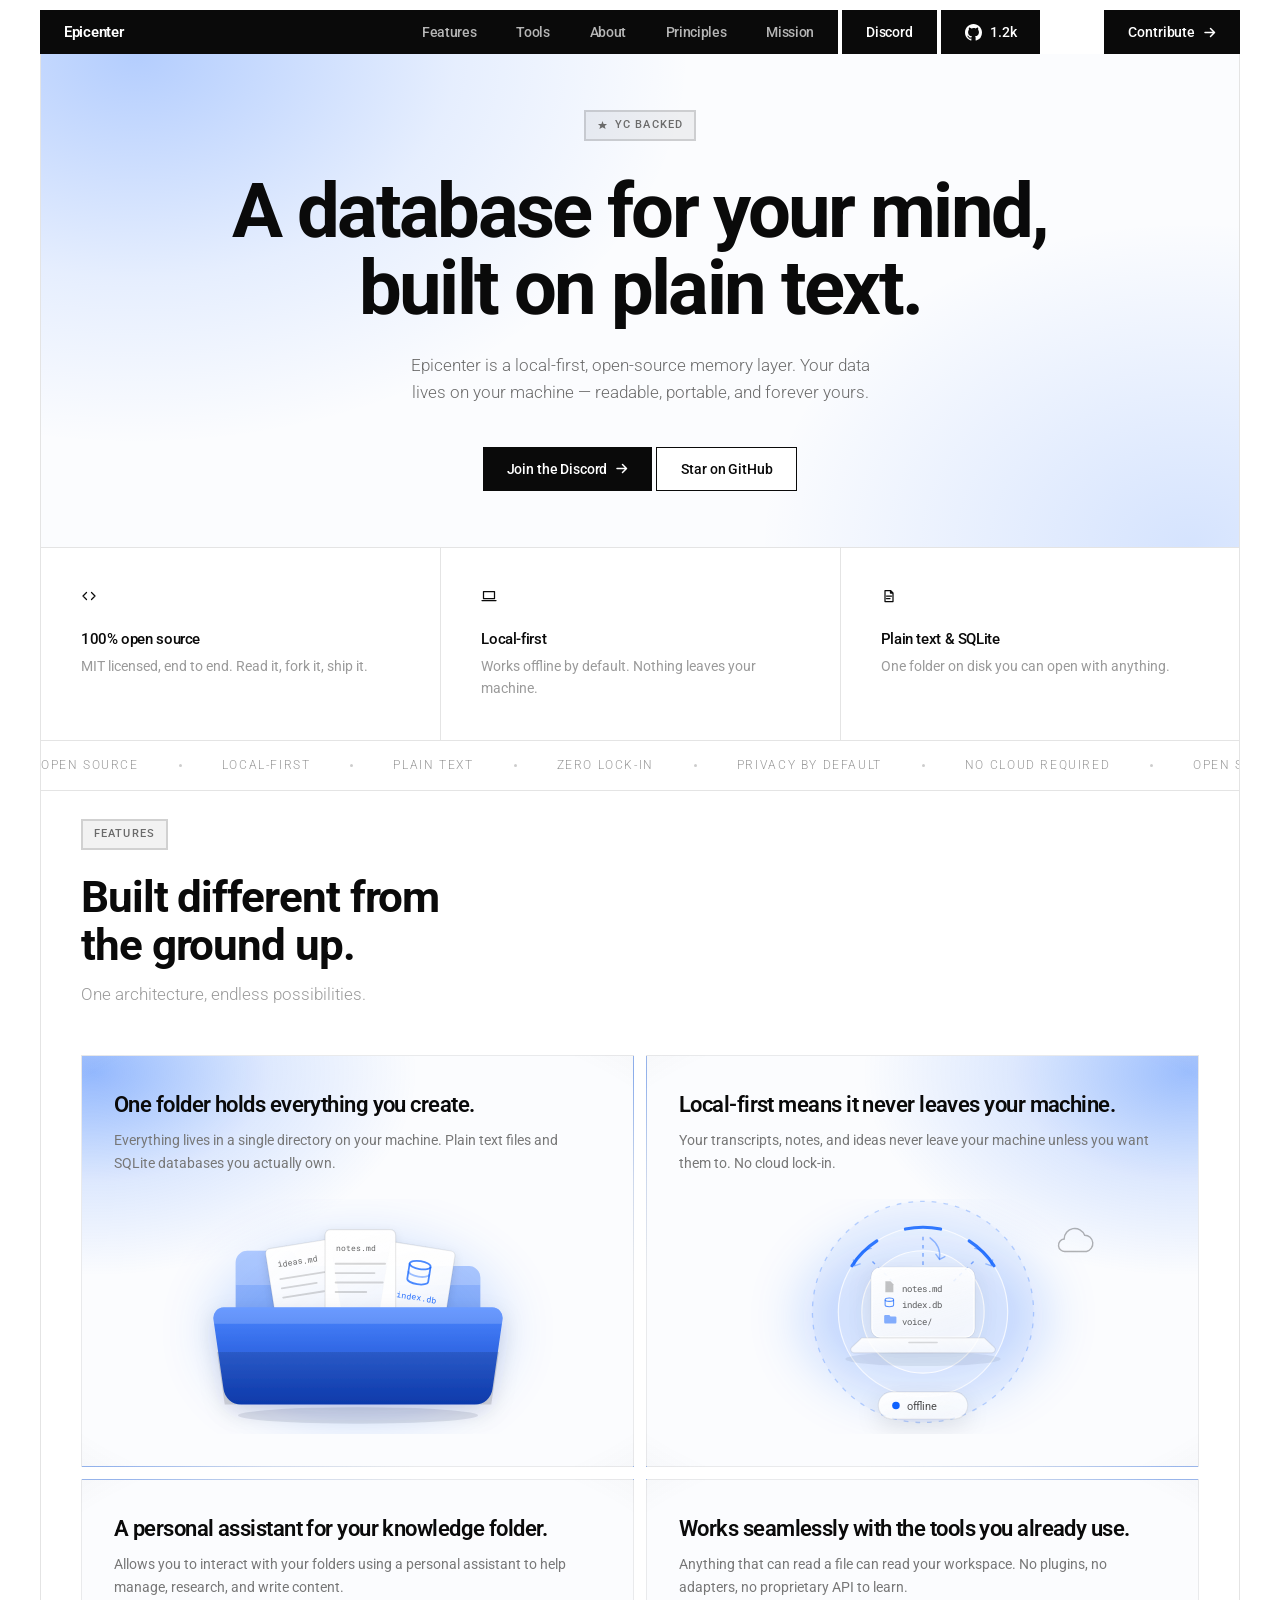
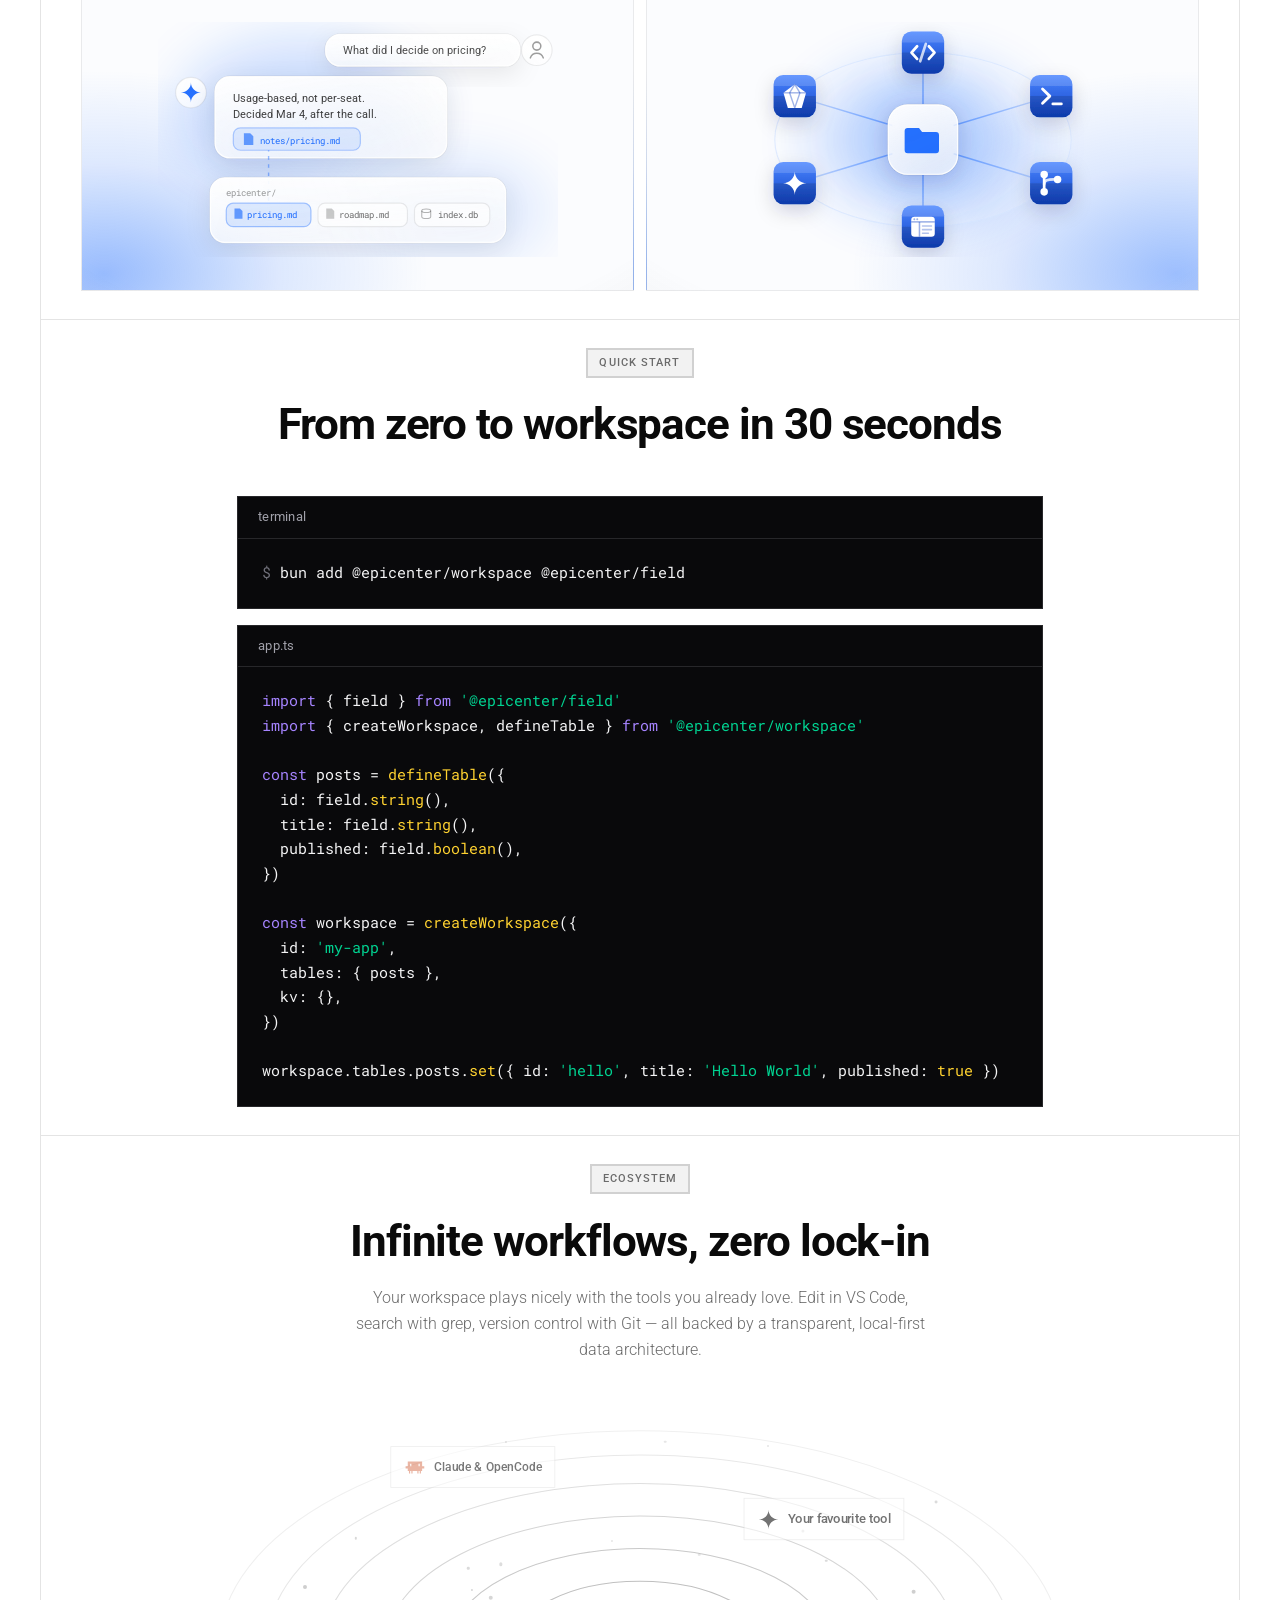
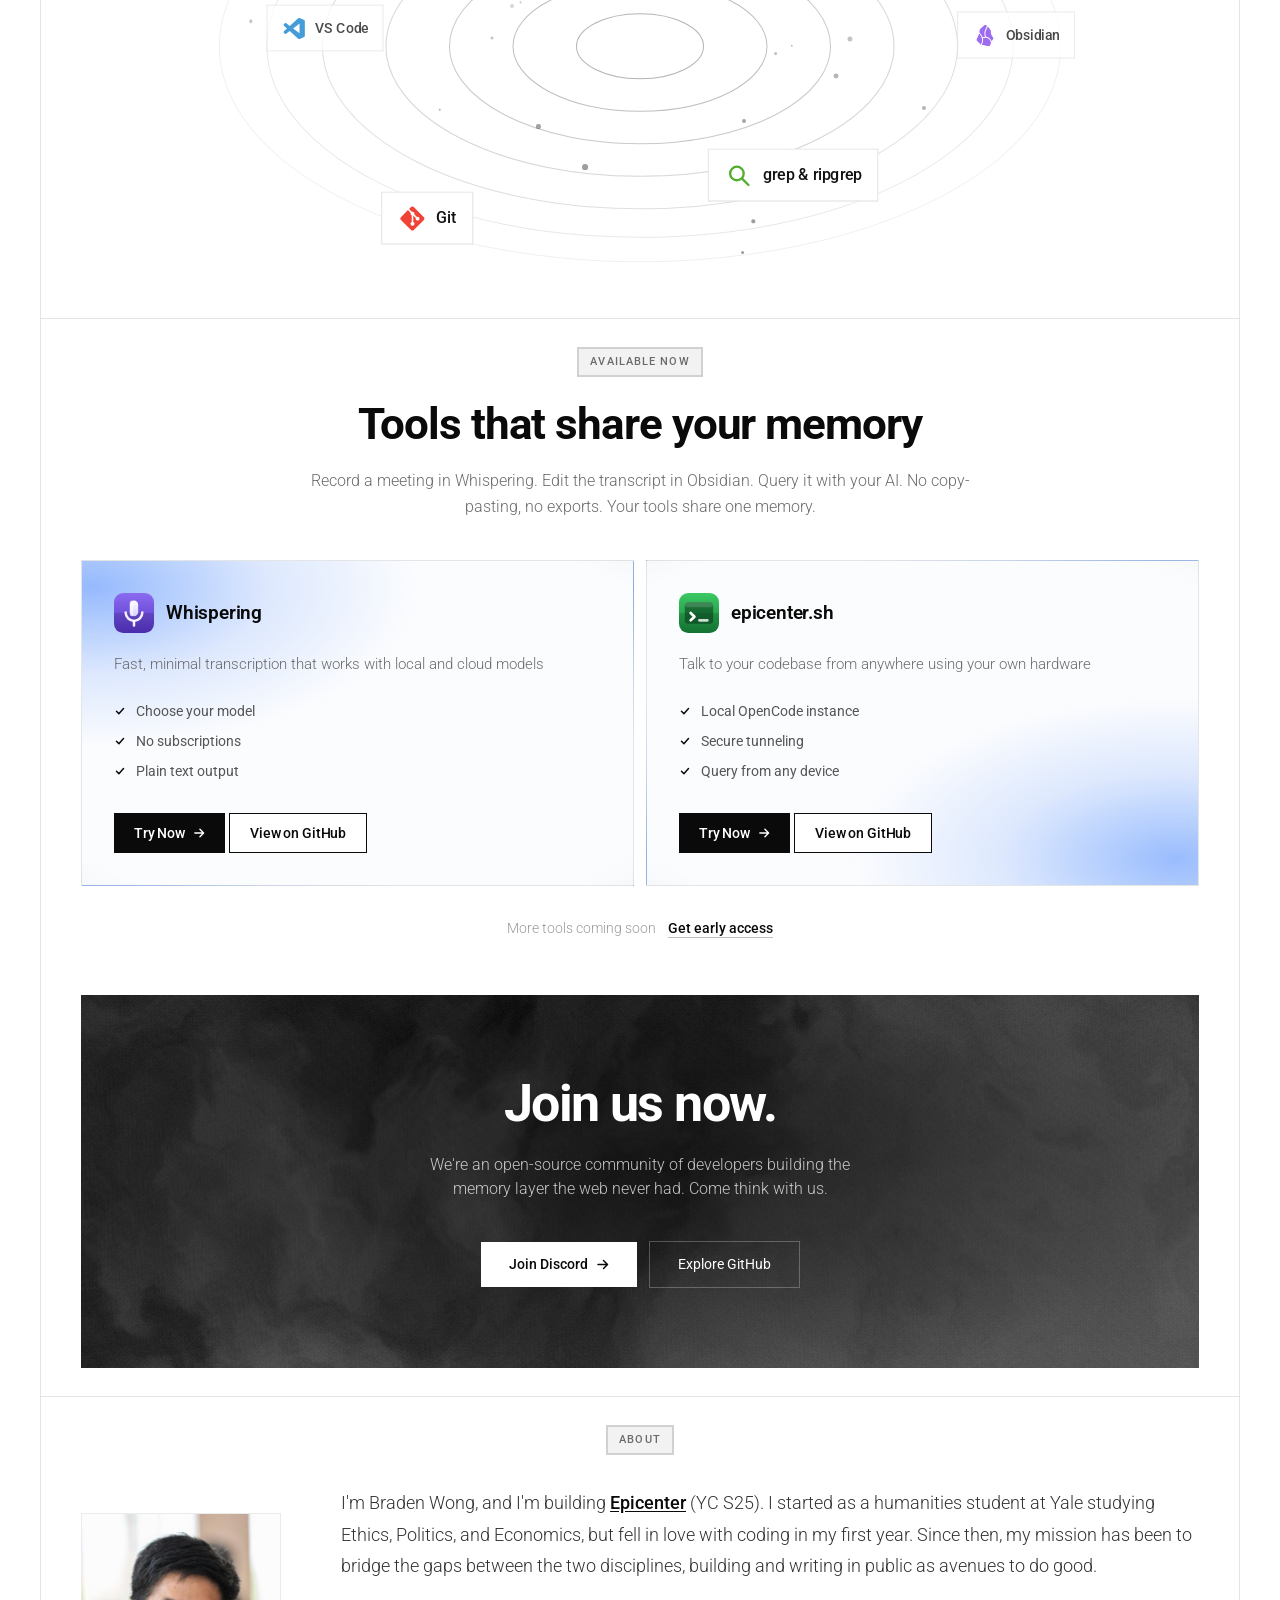
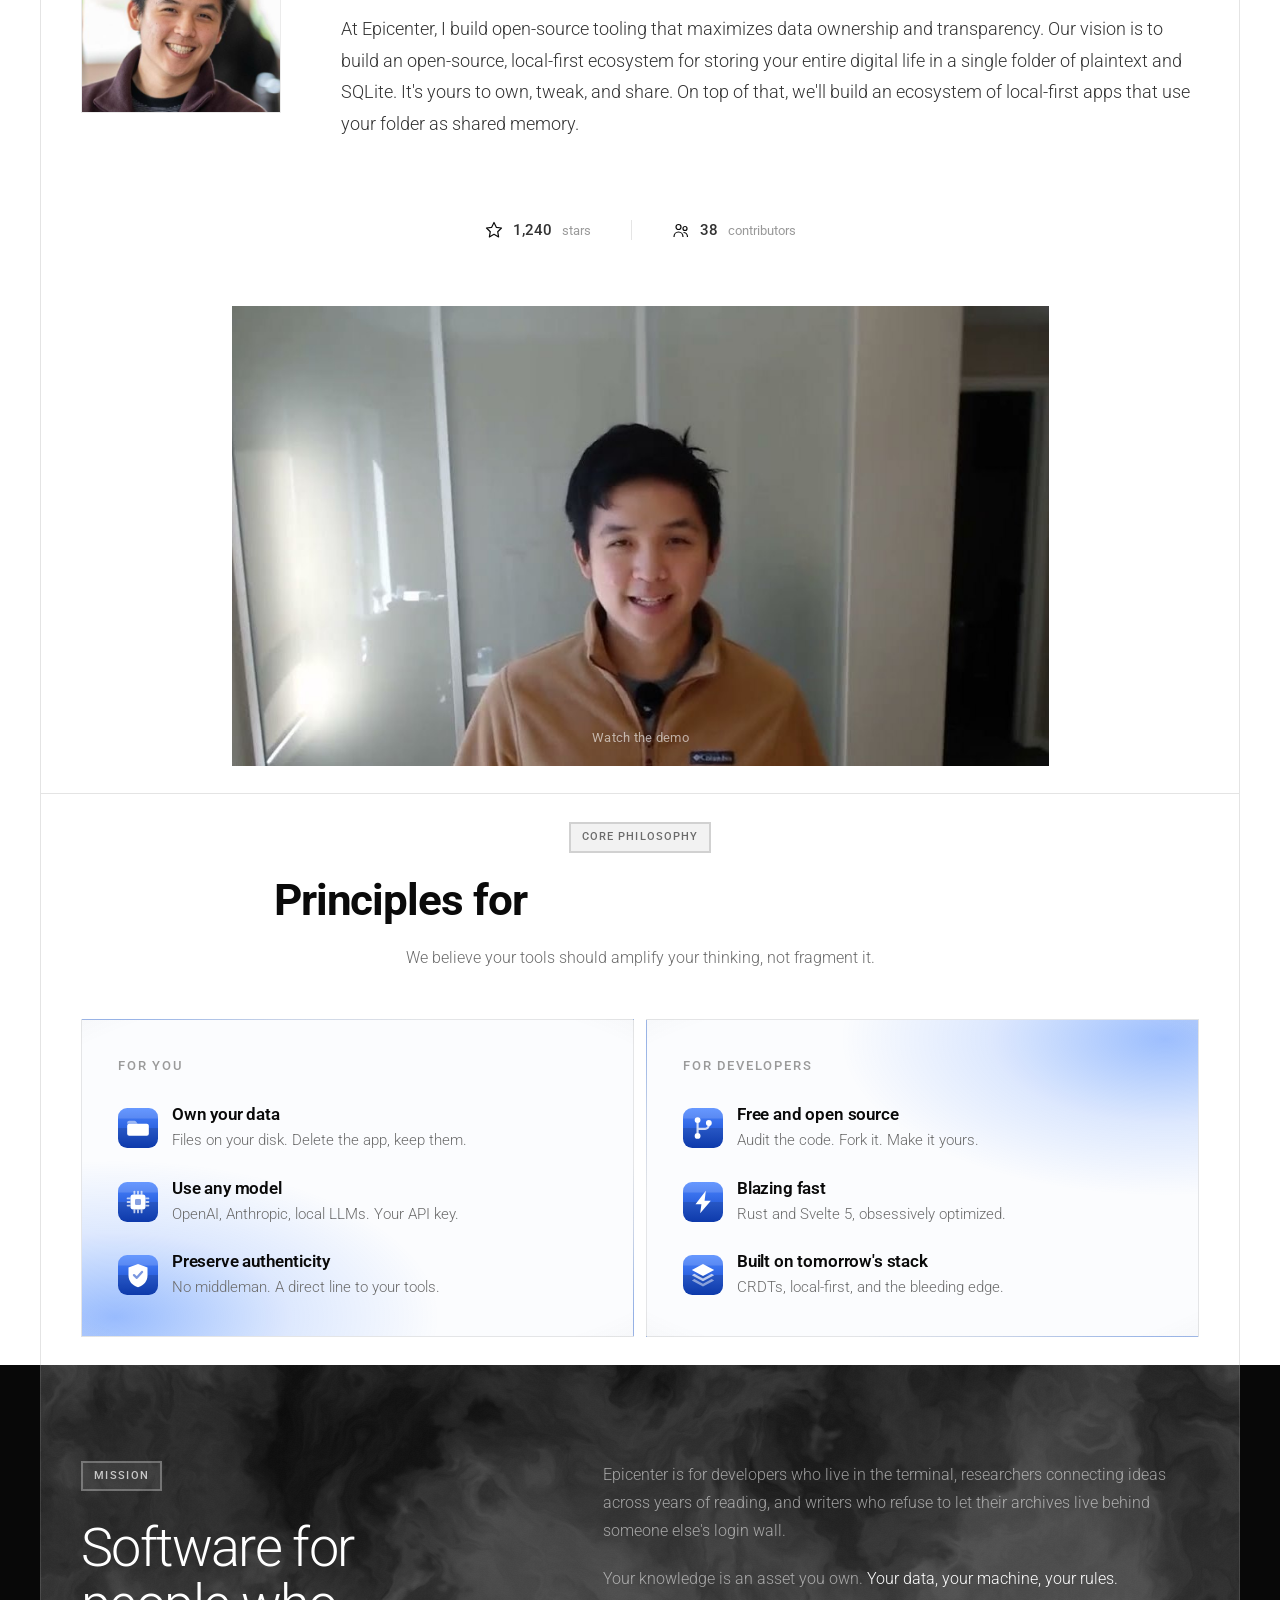
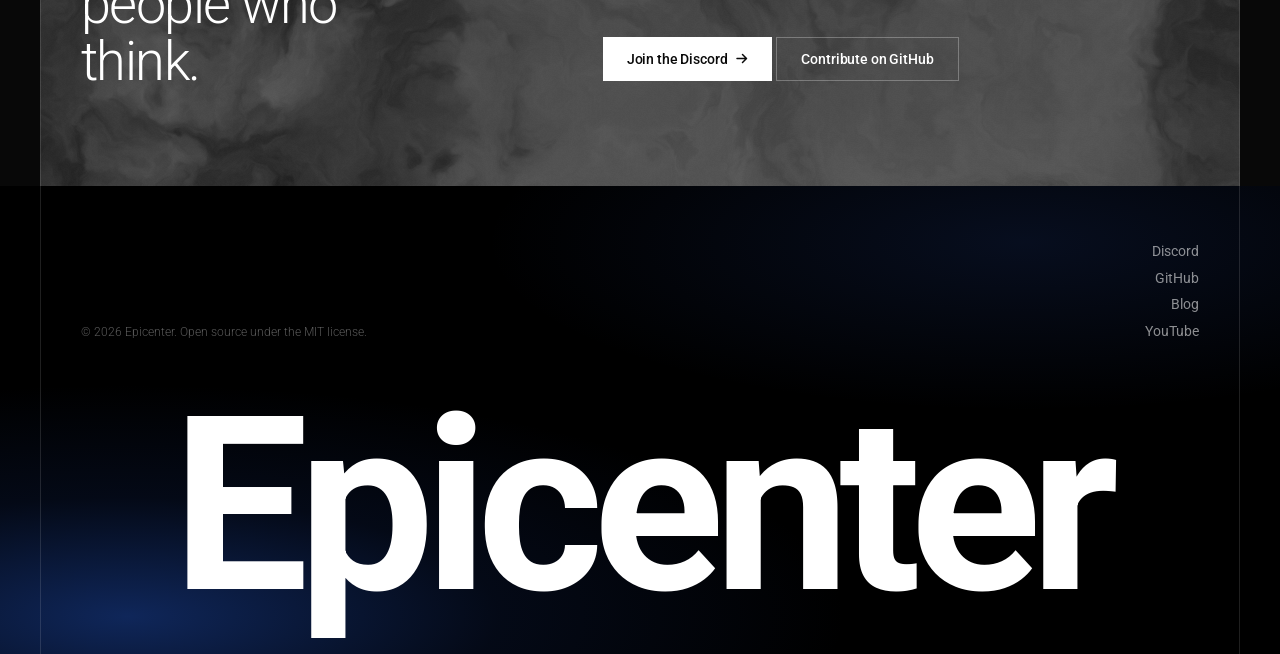
==== commit 727638c5: "Update the Epicenter prototype with the redesigned feature illustrations Rebuilds the hosted prototy" ====
--- a/prototypes/epicenter/index.html
+++ b/prototypes/epicenter/index.html
@@ -1,5 +1,5 @@
 <!DOCTYPE html><html lang="en"> <head>
-    <meta name="robots" content="noindex, nofollow" /><meta charset="UTF-8"><meta name="viewport" content="width=device-width, initial-scale=1.0"><title>Epicenter — Landing Page Redesign (Concept) — Maira</title><meta name="description" content="An unofficial concept redesign of the Epicenter landing page, built as a portfolio case study by Maira. Not affiliated with Epicenter." /><link rel="preconnect" href="https://fonts.googleapis.com"><link rel="preconnect" href="https://fonts.gstatic.com" crossorigin><link href="https://fonts.googleapis.com/css2?family=Roboto:ital,wght@0,300;0,400;0,500;0,700;1,300;1,400&family=Roboto+Mono:wght@400;500&display=swap" rel="stylesheet"><link rel="icon" type="image/svg+xml" href="./favicon.svg"><link rel="stylesheet" href="./_astro/index.CrPfwq1-.css"><script type="module">const a="[data-reveal], .fade-in, .fade-scale, .draw-line";function s(){const n=Array.from(document.querySelectorAll(a));if(!n.length)return;const o=e=>e.classList.add("animate");if(window.matchMedia("(prefers-reduced-motion: reduce)").matches||typeof IntersectionObserver>"u"){n.forEach(o);return}const i=new IntersectionObserver(e=>{for(const t of e)t.isIntersecting&&(o(t.target),i.unobserve(t.target))},{threshold:0,rootMargin:"0px 0px 20% 0px"});n.forEach(e=>i.observe(e));const r=()=>{let e=0;for(const t of n){if(t.classList.contains("animate"))continue;t.getBoundingClientRect().top<window.innerHeight*1.25?(o(t),i.unobserve(t)):e++}e||(window.removeEventListener("scroll",r),window.removeEventListener("resize",r))};window.addEventListener("scroll",r,{passive:!0}),window.addEventListener("resize",r,{passive:!0}),r(),window.setTimeout(()=>n.forEach(o),4e3)}document.readyState==="loading"?document.addEventListener("DOMContentLoaded",s):s();
+    <meta name="robots" content="noindex, nofollow" /><meta charset="UTF-8"><meta name="viewport" content="width=device-width, initial-scale=1.0"><title>Epicenter — Landing Page Redesign (Concept) — Maira</title><meta name="description" content="An unofficial concept redesign of the Epicenter landing page, built as a portfolio case study by Maira. Not affiliated with Epicenter." /><link rel="preconnect" href="https://fonts.googleapis.com"><link rel="preconnect" href="https://fonts.gstatic.com" crossorigin><link href="https://fonts.googleapis.com/css2?family=Roboto:ital,wght@0,300;0,400;0,500;0,700;1,300;1,400&family=Roboto+Mono:wght@400;500&display=swap" rel="stylesheet"><link rel="icon" type="image/svg+xml" href="./favicon.svg"><link rel="stylesheet" href="./_astro/index.Rt5Rdnzh.css"><script type="module">const a="[data-reveal], .fade-in, .fade-scale, .draw-line";function s(){const n=Array.from(document.querySelectorAll(a));if(!n.length)return;const o=e=>e.classList.add("animate");if(window.matchMedia("(prefers-reduced-motion: reduce)").matches||typeof IntersectionObserver>"u"){n.forEach(o);return}const i=new IntersectionObserver(e=>{for(const t of e)t.isIntersecting&&(o(t.target),i.unobserve(t.target))},{threshold:0,rootMargin:"0px 0px 20% 0px"});n.forEach(e=>i.observe(e));const r=()=>{let e=0;for(const t of n){if(t.classList.contains("animate"))continue;t.getBoundingClientRect().top<window.innerHeight*1.25?(o(t),i.unobserve(t)):e++}e||(window.removeEventListener("scroll",r),window.removeEventListener("resize",r))};window.addEventListener("scroll",r,{passive:!0}),window.addEventListener("resize",r,{passive:!0}),r(),window.setTimeout(()=>n.forEach(o),4e3)}document.readyState==="loading"?document.addEventListener("DOMContentLoaded",s):s();
 </script></head> <body>  <style>astro-island,astro-slot,astro-static-slot{display:contents}</style><script>(()=>{var e=async t=>{await(await t())()};(self.Astro||(self.Astro={})).load=e;window.dispatchEvent(new Event("astro:load"));})();;(()=>{var A=Object.defineProperty;var g=(i,o,a)=>o in i?A(i,o,{enumerable:!0,configurable:!0,writable:!0,value:a}):i[o]=a;var d=(i,o,a)=>g(i,typeof o!="symbol"?o+"":o,a);{let i={0:t=>m(t),1:t=>a(t),2:t=>new RegExp(t),3:t=>new Date(t),4:t=>new Map(a(t)),5:t=>new Set(a(t)),6:t=>BigInt(t),7:t=>new URL(t),8:t=>new Uint8Array(t),9:t=>new Uint16Array(t),10:t=>new Uint32Array(t),11:t=>1/0*t},o=t=>{let[l,e]=t;return l in i?i[l](e):void 0},a=t=>t.map(o),m=t=>typeof t!="object"||t===null?t:Object.fromEntries(Object.entries(t).map(([l,e])=>[l,o(e)]));class y extends HTMLElement{constructor(){super(...arguments);d(this,"Component");d(this,"hydrator");d(this,"hydrate",async()=>{var b;if(!this.hydrator||!this.isConnected)return;let e=(b=this.parentElement)==null?void 0:b.closest("astro-island[ssr]");if(e){e.addEventListener("astro:hydrate",this.hydrate,{once:!0});return}let c=this.querySelectorAll("astro-slot"),n={},h=this.querySelectorAll("template[data-astro-template]");for(let r of h){let s=r.closest(this.tagName);s!=null&&s.isSameNode(this)&&(n[r.getAttribute("data-astro-template")||"default"]=r.innerHTML,r.remove())}for(let r of c){let s=r.closest(this.tagName);s!=null&&s.isSameNode(this)&&(n[r.getAttribute("name")||"default"]=r.innerHTML)}let p;try{p=this.hasAttribute("props")?m(JSON.parse(this.getAttribute("props"))):{}}catch(r){let s=this.getAttribute("component-url")||"<unknown>",v=this.getAttribute("component-export");throw v&&(s+=` (export ${v})`),console.error(`[hydrate] Error parsing props for component ${s}`,this.getAttribute("props"),r),r}let u;await this.hydrator(this)(this.Component,p,n,{client:this.getAttribute("client")}),this.removeAttribute("ssr"),this.dispatchEvent(new CustomEvent("astro:hydrate"))});d(this,"unmount",()=>{this.isConnected||this.dispatchEvent(new CustomEvent("astro:unmount"))})}disconnectedCallback(){document.removeEventListener("astro:after-swap",this.unmount),document.addEventListener("astro:after-swap",this.unmount,{once:!0})}connectedCallback(){if(!this.hasAttribute("await-children")||document.readyState==="interactive"||document.readyState==="complete")this.childrenConnectedCallback();else{let e=()=>{document.removeEventListener("DOMContentLoaded",e),c.disconnect(),this.childrenConnectedCallback()},c=new MutationObserver(()=>{var n;((n=this.lastChild)==null?void 0:n.nodeType)===Node.COMMENT_NODE&&this.lastChild.nodeValue==="astro:end"&&(this.lastChild.remove(),e())});c.observe(this,{childList:!0}),document.addEventListener("DOMContentLoaded",e)}}async childrenConnectedCallback(){let e=this.getAttribute("before-hydration-url");e&&await import(e),this.start()}async start(){let e=JSON.parse(this.getAttribute("opts")),c=this.getAttribute("client");if(Astro[c]===void 0){window.addEventListener(`astro:${c}`,()=>this.start(),{once:!0});return}try{await Astro[c](async()=>{let n=this.getAttribute("renderer-url"),[h,{default:p}]=await Promise.all([import(this.getAttribute("component-url")),n?import(n):()=>()=>{}]),u=this.getAttribute("component-export")||"default";if(!u.includes("."))this.Component=h[u];else{this.Component=h;for(let f of u.split("."))this.Component=this.Component[f]}return this.hydrator=p,this.hydrate},e,this)}catch(n){console.error(`[astro-island] Error hydrating ${this.getAttribute("component-url")}`,n)}}attributeChangedCallback(){this.hydrate()}}d(y,"observedAttributes",["props"]),customElements.get("astro-island")||customElements.define("astro-island",y)}})();</script><astro-island uid="1jUXew" component-url="./_astro/Nav.D3Xk_w3i.js" component-export="default" renderer-url="./_astro/client.CWY0IrnN.js" props="{}" ssr="" client="load" opts="{&quot;name&quot;:&quot;Nav&quot;,&quot;value&quot;:true}" await-children=""><header class="sticky top-0 z-50 pt-2.5"> <div class="pointer-events-none absolute inset-0 -z-10 h-full transition-opacity duration-200 opacity-0" style="background: rgba(255,255,255,0.92); backdrop-filter: blur(8px);"></div> <div class="rail flex items-center gap-1"> <div class="relative z-10 flex h-11 flex-1 items-center justify-between bg-[#0A0A0A] pl-6"><a href="./" class="text-[15px] font-semibold tracking-[-0.02em] text-white shrink-0" data-svelte-h="svelte-jygi6a">Epicenter</a> <nav aria-label="Primary" class="hidden h-full lg:flex"><a href="#features" class="inline-flex items-center px-3.5 text-sm font-medium leading-none tracking-tight text-white/70 transition-colors hover:text-white last:pr-4 xl:px-5 xl:last:pr-6">Features </a><a href="#tools" class="inline-flex items-center px-3.5 text-sm font-medium leading-none tracking-tight text-white/70 transition-colors hover:text-white last:pr-4 xl:px-5 xl:last:pr-6">Tools </a><a href="#about" class="inline-flex items-center px-3.5 text-sm font-medium leading-none tracking-tight text-white/70 transition-colors hover:text-white last:pr-4 xl:px-5 xl:last:pr-6">About </a><a href="#principles" class="inline-flex items-center px-3.5 text-sm font-medium leading-none tracking-tight text-white/70 transition-colors hover:text-white last:pr-4 xl:px-5 xl:last:pr-6">Principles </a><a href="#missions" class="inline-flex items-center px-3.5 text-sm font-medium leading-none tracking-tight text-white/70 transition-colors hover:text-white last:pr-4 xl:px-5 xl:last:pr-6">Mission </a></nav></div>  <nav aria-label="Actions" class="hidden items-center gap-16 lg:flex" data-svelte-h="svelte-rtp917"><div class="flex items-center gap-1"><a href="#discord" class="chip">Discord</a> <a href="https://github.com/epicenter-so/epicenter" target="_blank" rel="noopener noreferrer" class="chip gap-2" aria-label="GitHub repository (1.2k stars)"><svg width="17" height="17" viewBox="0 0 16 16" fill="currentColor" aria-hidden="true"><path d="M8 0C3.58 0 0 3.58 0 8c0 3.54 2.29 6.53 5.47 7.59.4.07.55-.17.55-.38 0-.19-.01-.82-.01-1.49-2.01.37-2.53-.49-2.69-.94-.09-.23-.48-.94-.82-1.13-.28-.15-.68-.52-.01-.53.63-.01 1.08.58 1.23.82.72 1.21 1.87.87 2.33.66.07-.52.28-.87.51-1.07-1.78-.2-3.64-.89-3.64-3.95 0-.87.31-1.59.82-2.15-.08-.2-.36-1.02.08-2.12 0 0 .67-.21 2.2.82a7.4 7.4 0 0 1 2-.27c.68 0 1.36.09 2 .27 1.53-1.04 2.2-.82 2.2-.82.44 1.1.16 1.92.08 2.12.51.56.82 1.27.82 2.15 0 3.07-1.87 3.75-3.65 3.95.29.25.54.73.54 1.48 0 1.07-.01 1.93-.01 2.2 0 .21.15.46.55.38A8.01 8.01 0 0 0 16 8c0-4.42-3.58-8-8-8Z"></path></svg> <span>1.2k</span></a></div> <div class="flex items-center gap-1"><a href="#contribute" class="chip gap-2">Contribute
           <svg width="13" height="13" viewBox="0 0 13 13" fill="none" stroke="currentColor" stroke-width="1.5" stroke-linecap="round" stroke-linejoin="round" aria-hidden="true"><path d="M2 6.5h9M7.5 2.5l4 4-4 4"></path></svg></a></div></nav>  <button type="button" class="relative z-10 flex h-11 w-11 shrink-0 items-center justify-center bg-[#0A0A0A] lg:hidden" aria-expanded="false" aria-label="Open menu"><div class="relative h-5 w-5"><span class="absolute left-0 block h-px w-full bg-white transition-all duration-300" style="top: 5px"></span> <span class="absolute left-1/2 top-1/2 block h-px w-full -translate-x-1/2 -translate-y-1/2 bg-white transition-opacity duration-300" style="opacity: 1"></span> <span class="absolute left-0 block h-px w-full bg-white transition-all duration-300" style="bottom: 5px"></span></div></button></div>  </header><!--astro:end--></astro-island> <main> <!-- Hero carries its own rail so the artwork panel can span it fully --> <section class="relative" data-astro-cid-bbe6dxrz> <div class="rail" data-astro-cid-bbe6dxrz> <div class="rail-edges" data-astro-cid-bbe6dxrz> <!-- Headline block — centred inside the rails --> <div class="hero-wash flex flex-col items-center px-5 pb-12 pt-10 text-center lg:px-10 lg:pb-14 lg:pt-14" data-astro-cid-bbe6dxrz> <span class="pill mb-8 fade-in" style="--delay: 0s" data-astro-cid-bbe6dxrz> <svg width="11" height="11" viewBox="0 0 12 12" fill="none" aria-hidden="true" data-astro-cid-bbe6dxrz> <path d="M6 1l1.2 3.3H11L8.4 6.5l1 3.2L6 7.8 2.6 9.7l1-3.2L1 4.3h3.8z" fill="currentColor" data-astro-cid-bbe6dxrz></path> </svg>
 YC Backed
@@ -17,15 +17,15 @@
 Built different from<br data-astro-cid-vnivfuh2>the ground up.
 </h2> <p class="text-[17px] text-faint font-light mt-3 text-left" data-astro-cid-vnivfuh2>
 One architecture, endless possibilities.
-</p> </div> <!-- 2×2 Bento grid --> <div class="grid grid-cols-1 sm:grid-cols-2 gap-3" data-astro-cid-vnivfuh2> <!-- Card 1: One folder --> <div class="bento-card grad-1 p-8 flex flex-col fade-in" style="--delay: 0.05s" data-astro-cid-vnivfuh2> <h3 class="text-[22px] font-semibold tracking-tight text-ink mb-2" data-astro-cid-vnivfuh2>One folder holds everything you create.</h3> <p class="text-[14px] text-[#777] leading-relaxed mb-8" data-astro-cid-vnivfuh2>
+</p> </div> <!-- 2×2 Bento grid --> <div class="grid grid-cols-1 sm:grid-cols-2 gap-3" data-astro-cid-vnivfuh2> <!-- Card 1: One folder --> <div class="bento-card grad-1 p-8 flex flex-col fade-in" style="--delay: 0.05s" data-astro-cid-vnivfuh2> <h3 class="text-[22px] font-semibold tracking-tight text-ink mb-2" data-astro-cid-vnivfuh2>One folder holds everything you create.</h3> <p class="text-[14px] text-[#777] leading-relaxed mb-6" data-astro-cid-vnivfuh2>
 Everything lives in a single directory on your machine. Plain text files and SQLite databases you actually own.
-</p> <div class="mt-auto flex justify-center fade-scale" style="--delay: 0.15s" data-astro-cid-vnivfuh2> <svg viewBox="0 0 280 180" class="w-full max-w-[280px]" fill="none" xmlns="http://www.w3.org/2000/svg" data-astro-cid-vnivfuh2> <ellipse cx="140" cy="166" rx="88" ry="6" fill="#0A0A0A" opacity="0.05" data-astro-cid-vnivfuh2></ellipse> <!-- two plain-text sheets rising out of the folder --> <g opacity="0.5" data-astro-cid-vnivfuh2> <rect x="86" y="18" width="70" height="88" stroke="#0A0A0A" stroke-width="1" transform="rotate(-9 121 62)" data-astro-cid-vnivfuh2></rect> <path d="M96 40h44M96 52h34M96 64h40" stroke="#0A0A0A" stroke-width="0.9" transform="rotate(-9 121 62)" data-astro-cid-vnivfuh2></path> </g> <rect x="112" y="12" width="72" height="90" fill="#fff" stroke="#0A0A0A" stroke-width="1.15" data-astro-cid-vnivfuh2></rect> <path d="M124 34h48M124 47h36M124 60h44M124 73h30" stroke="#0A0A0A" stroke-width="0.95" opacity="0.45" data-astro-cid-vnivfuh2></path> <!-- SQLite cylinder --> <g stroke="#0A0A0A" stroke-width="1.1" data-astro-cid-vnivfuh2> <ellipse cx="214" cy="62" rx="24" ry="8" fill="#fff" data-astro-cid-vnivfuh2></ellipse> <path d="M190 62v26c0 4.4 10.7 8 24 8s24-3.6 24-8V62" data-astro-cid-vnivfuh2></path> <path d="M190 75c0 4.4 10.7 8 24 8s24-3.6 24-8" opacity="0.4" data-astro-cid-vnivfuh2></path> </g> <!-- folder --> <path d="M56 92h56l10 14h96v52a6 6 0 0 1-6 6H62a6 6 0 0 1-6-6V92z" fill="#fff" stroke="#0A0A0A" stroke-width="1.25" data-astro-cid-vnivfuh2></path> <path d="M56 92V80a6 6 0 0 1 6-6h38a6 6 0 0 1 5 3l6 9" stroke="#0A0A0A" stroke-width="1.25" data-astro-cid-vnivfuh2></path> <path d="M70 124h68M70 138h44" stroke="#0A0A0A" stroke-width="0.9" opacity="0.35" data-astro-cid-vnivfuh2></path> </svg> </div> </div> <!-- Card 2: Local-first --> <div class="bento-card grad-2 p-8 flex flex-col fade-in" style="--delay: 0.1s" data-astro-cid-vnivfuh2> <h3 class="text-[22px] font-semibold tracking-tight text-ink mb-2" data-astro-cid-vnivfuh2>Local-first means it never leaves your machine.</h3> <p class="text-[14px] text-[#777] leading-relaxed mb-8" data-astro-cid-vnivfuh2>
+</p> <div class="mt-auto flex justify-center fade-scale" style="--delay: 0.15s" data-astro-cid-vnivfuh2> <svg viewBox="0 0 340 200" class="w-full max-w-[400px]" fill="none" xmlns="http://www.w3.org/2000/svg" role="img"> <title>One folder on disk with plain text files and a SQLite database standing inside it</title> <defs> <linearGradient id="f1-front" x1="0" y1="0" x2="0" y2="1"> <stop offset="0" stop-color="#4C86FF"></stop> <stop offset="1" stop-color="#0F42C4"></stop> </linearGradient> <linearGradient id="f1-back" x1="0" y1="0" x2="0" y2="1"> <stop offset="0" stop-color="#78A4FF"></stop> <stop offset="1" stop-color="#3E76E8"></stop> </linearGradient> <linearGradient id="f1-sheet" x1="0.1" y1="0" x2="0.5" y2="1"> <stop offset="0" stop-color="#FFFFFF" stop-opacity="1"></stop> <stop offset="1" stop-color="#FFFFFF" stop-opacity="0.88"></stop> </linearGradient> <filter id="f1-bloom" x="-70%" y="-70%" width="240%" height="240%"> <feGaussianBlur stdDeviation="26"></feGaussianBlur> </filter> <filter id="f1-shadow" x="-40%" y="-40%" width="180%" height="200%"> <feDropShadow dx="0" dy="7" stdDeviation="9" flood-color="#0A1B3D" flood-opacity="0.13"></feDropShadow> </filter> <filter id="f1-sheetshadow" x="-40%" y="-40%" width="180%" height="200%"> <feDropShadow dx="0" dy="3" stdDeviation="4" flood-color="#0A1B3D" flood-opacity="0.10"></feDropShadow> </filter> </defs> <ellipse cx="170" cy="112" rx="120" ry="72" fill="#0F62FE" opacity="0.22" filter="url(#f1-bloom)"></ellipse> <ellipse cx="170" cy="184" rx="102" ry="7" fill="#0A1B3D" opacity="0.10"></ellipse> <!-- back panel and tab --> <path d="M76 44h34a8 8 0 0 1 6.5 3.3l4.6 6.4a8 8 0 0 0 6.5 3.3H264a10 10 0 0 1 10 10v85H66V54a10 10 0 0 1 10-10z" fill="url(#f1-back)" opacity="0.72"></path> <path d="M76 44h34a8 8 0 0 1 6.5 3.3l4.6 6.4a8 8 0 0 0 6.5 3.3H264a10 10 0 0 1 10 10v6H66V54a10 10 0 0 1 10-10z" fill="#FFFFFF" opacity="0.2"></path> <!-- the files standing inside --> <g filter="url(#f1-sheetshadow)"> <!-- ideas.md, leaning left --> <g transform="rotate(-9 124 73)"> <rect x="96" y="38" width="56" height="72" rx="4" fill="url(#f1-sheet)" stroke="#0A0A0A" stroke-opacity="0.08"></rect> <text x="105" y="55" font-family="'Roboto Mono', monospace" font-size="7" fill="#0A0A0A" fill-opacity="0.62">ideas.md</text> <g stroke="#0A0A0A" stroke-opacity="0.16" stroke-width="1.6" stroke-linecap="round"> <path d="M105 65h38M105 73h30M105 81h35"></path> </g> </g> <!-- index.db, leaning right --> <g transform="rotate(9 220 74)"> <rect x="192" y="40" width="56" height="70" rx="4" fill="url(#f1-sheet)" stroke="#0A0A0A" stroke-opacity="0.08"></rect> <g stroke="#0F62FE" stroke-opacity="0.75" stroke-width="1.5" fill="none"> <ellipse cx="220" cy="56" rx="9" ry="3.4"></ellipse> <path d="M211 56v13c0 1.9 4 3.4 9 3.4s9-1.5 9-3.4V56"></path> <path d="M211 62.5c0 1.9 4 3.4 9 3.4s9-1.5 9-3.4" stroke-opacity="0.4"></path> </g> <text x="204" y="86" font-family="'Roboto Mono', monospace" font-size="7" fill="#0F62FE" fill-opacity="0.9">index.db</text> </g> <!-- notes.md, upright and frontmost --> <rect x="142" y="26" width="60" height="84" rx="4.5" fill="url(#f1-sheet)" stroke="#0A0A0A" stroke-opacity="0.09"></rect> <text x="151" y="44" font-family="'Roboto Mono', monospace" font-size="7" fill="#0A0A0A" fill-opacity="0.62">notes.md</text> <g stroke="#0A0A0A" stroke-opacity="0.16" stroke-width="1.6" stroke-linecap="round"> <path d="M151 55h42M151 63h33M151 71h40M151 79h26"></path> </g> </g> <!-- front pocket --> <g filter="url(#f1-shadow)"> <path d="M56 92h228a9 9 0 0 1 8.9 10.3l-8.6 59.5a15 15 0 0 1-14.8 12.9H70.5a15 15 0 0 1-14.8-12.9l-8.6-59.5A9 9 0 0 1 56 92z" fill="url(#f1-front)"></path> </g> <!-- lower half in shadow and a lit top edge: the same flat-3D read as the philosophy tiles --> <path d="M50.2 130h239.6l-6.5 44.7H56.7z" fill="#000000" opacity="0.13"></path> <path d="M56 92h228a9 9 0 0 1 8.9 10.3l-.5 3.7H47.6l-.5-3.7A9 9 0 0 1 56 92z" fill="#FFFFFF" opacity="0.17"></path> </svg> </div> </div> <!-- Card 2: Local-first --> <div class="bento-card grad-2 p-8 flex flex-col fade-in" style="--delay: 0.1s" data-astro-cid-vnivfuh2> <h3 class="text-[22px] font-semibold tracking-tight text-ink mb-2" data-astro-cid-vnivfuh2>Local-first means it never leaves your machine.</h3> <p class="text-[14px] text-[#777] leading-relaxed mb-6" data-astro-cid-vnivfuh2>
 Your transcripts, notes, and ideas never leave your machine unless you want them to. No cloud lock-in.
-</p> <div class="mt-auto flex justify-center fade-scale" style="--delay: 0.2s" data-astro-cid-vnivfuh2> <svg viewBox="0 0 280 180" class="w-full max-w-[280px]" fill="none" xmlns="http://www.w3.org/2000/svg" data-astro-cid-vnivfuh2> <ellipse cx="140" cy="166" rx="88" ry="6" fill="#0A0A0A" opacity="0.05" data-astro-cid-vnivfuh2></ellipse> <!-- containment boundary --> <circle cx="140" cy="88" r="74" stroke="#0A0A0A" stroke-width="1" stroke-dasharray="4 6" opacity="0.3" data-astro-cid-vnivfuh2></circle> <circle cx="140" cy="88" r="60" stroke="#0A0A0A" stroke-width="0.85" opacity="0.14" data-astro-cid-vnivfuh2></circle> <!-- data leaving, turned back at the boundary --> <g stroke="#0A0A0A" stroke-width="1.1" stroke-linecap="round" data-astro-cid-vnivfuh2> <path d="M140 62 140 34" opacity="0.55" data-astro-cid-vnivfuh2></path> <path d="M134 42l6-8 6 8" opacity="0.55" data-astro-cid-vnivfuh2></path> <path d="M120 40h40" opacity="0.3" stroke-dasharray="3 4" data-astro-cid-vnivfuh2></path> <path d="M172 104 196 122" opacity="0.4" data-astro-cid-vnivfuh2></path> <path d="M188 112l8 10-12 3" opacity="0.4" data-astro-cid-vnivfuh2></path> <path d="M108 104 84 122" opacity="0.4" data-astro-cid-vnivfuh2></path> <path d="M92 112l-8 10 12 3" opacity="0.4" data-astro-cid-vnivfuh2></path> </g> <!-- the machine --> <rect x="102" y="64" width="76" height="50" rx="3" fill="#fff" stroke="#0A0A0A" stroke-width="1.25" data-astro-cid-vnivfuh2></rect> <path d="M88 122h104l-8-8H96z" fill="#fff" stroke="#0A0A0A" stroke-width="1.25" data-astro-cid-vnivfuh2></path> <path d="M114 80h36M114 92h24" stroke="#0A0A0A" stroke-width="0.95" opacity="0.4" data-astro-cid-vnivfuh2></path> <circle cx="140" cy="106" r="2" fill="#0A0A0A" opacity="0.4" data-astro-cid-vnivfuh2></circle> </svg> </div> </div> <!-- Card 3: Tools you already use --> <div class="bento-card grad-3 p-8 flex flex-col fade-in" style="--delay: 0.15s" data-astro-cid-vnivfuh2> <h3 class="text-[22px] font-semibold tracking-tight text-ink mb-2" data-astro-cid-vnivfuh2>Works seamlessly with the tools you already use.</h3> <p class="text-[14px] text-[#777] leading-relaxed mb-8" data-astro-cid-vnivfuh2>
+</p> <div class="mt-auto flex justify-center fade-scale" style="--delay: 0.2s" data-astro-cid-vnivfuh2> <svg viewBox="0 0 340 200" class="w-full max-w-[400px]" fill="none" xmlns="http://www.w3.org/2000/svg" role="img"> <title>Files held inside a boundary on your own machine, with outbound requests turned back</title> <defs> <linearGradient id="f2-glass" x1="0.1" y1="0" x2="0.55" y2="1"> <stop offset="0" stop-color="#FFFFFF" stop-opacity="0.96"></stop> <stop offset="1" stop-color="#FFFFFF" stop-opacity="0.66"></stop> </linearGradient> <filter id="f2-bloom" x="-70%" y="-70%" width="240%" height="240%"> <feGaussianBlur stdDeviation="24"></feGaussianBlur> </filter> <filter id="f2-shadow" x="-40%" y="-40%" width="180%" height="200%"> <feDropShadow dx="0" dy="7" stdDeviation="10" flood-color="#0A1B3D" flood-opacity="0.12"></feDropShadow> </filter> </defs> <ellipse cx="170" cy="100" rx="104" ry="70" fill="#0F62FE" opacity="0.20" filter="url(#f2-bloom)"></ellipse> <!-- containment shells --> <circle cx="170" cy="96" r="94" fill="#0F62FE" fill-opacity="0.035" stroke="#0F62FE" stroke-opacity="0.26" stroke-width="1.1" stroke-dasharray="4 6"></circle> <circle cx="170" cy="96" r="72" fill="#FFFFFF" fill-opacity="0.20" stroke="#FFFFFF" stroke-opacity="0.75"></circle> <circle cx="170" cy="96" r="52" fill="#FFFFFF" fill-opacity="0.28" stroke="#FFFFFF" stroke-opacity="0.85"></circle> <!-- outbound requests, stopped at the wall and turned back --> <g> <!-- straight up --> <path d="M170 56V32" stroke="#0F62FE" stroke-opacity="0.5" stroke-width="1.2" stroke-dasharray="3 4"></path> <path d="M155 25.6a72 72 0 0 1 30 0" stroke="#0F62FE" stroke-opacity="0.85" stroke-width="2.6" stroke-linecap="round"></path> <path d="M176 33c7 5 9 11 8 18" stroke="#0F62FE" stroke-opacity="0.4" stroke-width="1.2" stroke-linecap="round"></path> <path d="M181 47l3.2 4.4 4.4-2.4" stroke="#0F62FE" stroke-opacity="0.4" stroke-width="1.2" stroke-linecap="round" stroke-linejoin="round"></path> <!-- upper right, and the same group mirrored to the upper left --> <g id="f2-deflect"> <path d="M196 70l18-18" stroke="#0F62FE" stroke-opacity="0.5" stroke-width="1.2" stroke-dasharray="3 4"></path> <path d="M209.2 35.6a72 72 0 0 1 21.2 21.2" stroke="#0F62FE" stroke-opacity="0.85" stroke-width="2.6" stroke-linecap="round"></path> <path d="M214 42c8.4 1.6 12.6 5.8 14 14" stroke="#0F62FE" stroke-opacity="0.36" stroke-width="1.2" stroke-linecap="round"></path> <path d="M223.4 55.2l4.8 1.6 1-5" stroke="#0F62FE" stroke-opacity="0.36" stroke-width="1.2" stroke-linecap="round" stroke-linejoin="round"></path> </g> <use href="#f2-deflect" transform="translate(340 0) scale(-1 1)"></use> </g> <!-- the cloud, outside the wall and unreached --> <g opacity="0.3" stroke="#0A0A0A" stroke-width="1.2"> <path d="M290 34a9 9 0 0 1 17.4-3.2 7 7 0 0 1 1.6 13.8h-18a5.3 5.3 0 0 1-1-10.6z" fill="#FFFFFF" fill-opacity="0.5"></path> </g> <!-- the machine, frosted, holding the files --> <ellipse cx="170" cy="136" rx="66" ry="6" fill="#0A1B3D" opacity="0.07"></ellipse> <g filter="url(#f2-shadow)"> <rect x="126" y="58" width="88" height="60" rx="8" fill="url(#f2-glass)" stroke="#0A0A0A" stroke-opacity="0.08"></rect> </g> <rect x="126.6" y="58.6" width="86.8" height="58.8" rx="7.4" stroke="#FFFFFF" stroke-opacity="0.9"></rect> <g font-family="'Roboto Mono', monospace" font-size="7.6" fill="#0A0A0A" fill-opacity="0.66"> <!-- notes.md — a plain text file --> <path d="M138 70h4.4l2.4 2.4v6.8h-6.8z" fill="#0A0A0A" fill-opacity="0.24"></path> <text x="152" y="79">notes.md</text> <!-- index.db — the SQLite index --> <g stroke="#0F62FE" stroke-opacity="0.7" stroke-width="0.9" fill="none"> <ellipse cx="141.4" cy="85.6" rx="3.6" ry="1.4"></ellipse> <path d="M137.8 85.6v4.6c0 0.8 1.6 1.4 3.6 1.4s3.6-0.6 3.6-1.4v-4.6"></path> </g> <text x="152" y="93">index.db</text> <!-- voice/ — a folder of recordings --> <path d="M138 98.5h3.4l1 1.3h4a1 1 0 0 1 1 1v4a1 1 0 0 1-1 1h-8.4a1 1 0 0 1-1-1v-5.3a1 1 0 0 1 1-1z" fill="#0F62FE" fill-opacity="0.5"></path> <text x="152" y="107">voice/</text> </g> <!-- the base, flaring out from the screen --> <path d="M118 118h104l8.6 8a2.8 2.8 0 0 1-1.9 4.8H111.3a2.8 2.8 0 0 1-1.9-4.8z" fill="url(#f2-glass)" stroke="#0A0A0A" stroke-opacity="0.08"></path> <path d="M158 122h24" stroke="#0A0A0A" stroke-opacity="0.14" stroke-width="1.2" stroke-linecap="round"></path> <!-- status pill --> <g filter="url(#f2-shadow)"> <rect x="132" y="164" width="76" height="23" rx="11.5" fill="url(#f2-glass)" stroke="#0A0A0A" stroke-opacity="0.07"></rect> </g> <circle cx="147" cy="175.5" r="3.2" fill="#0F62FE"></circle> <text x="156" y="179" font-family="Roboto, system-ui, sans-serif" font-size="9" fill="#0A0A0A" fill-opacity="0.72">offline</text> </svg> </div> </div> <!-- Card 3: Personal assistant --> <div class="bento-card grad-3 p-8 flex flex-col fade-in" style="--delay: 0.15s" data-astro-cid-vnivfuh2> <h3 class="text-[22px] font-semibold tracking-tight text-ink mb-2" data-astro-cid-vnivfuh2>A personal assistant for your knowledge folder.</h3> <p class="text-[14px] text-[#777] leading-relaxed mb-6" data-astro-cid-vnivfuh2>
+Allows you to interact with your folders using a personal assistant to help manage, research, and write content.
+</p> <div class="mt-auto flex justify-center fade-scale" style="--delay: 0.25s" data-astro-cid-vnivfuh2> <svg viewBox="0 0 340 200" class="w-full max-w-[400px]" fill="none" xmlns="http://www.w3.org/2000/svg" role="img"> <title>An assistant answering a question by citing a file inside your own folder</title> <defs> <linearGradient id="f4-glass" x1="0.1" y1="0" x2="0.55" y2="1"> <stop offset="0" stop-color="#FFFFFF" stop-opacity="0.96"></stop> <stop offset="1" stop-color="#FFFFFF" stop-opacity="0.66"></stop> </linearGradient> <filter id="f4-bloom" x="-70%" y="-70%" width="240%" height="240%"> <feGaussianBlur stdDeviation="24"></feGaussianBlur> </filter> <filter id="f4-shadow" x="-40%" y="-40%" width="180%" height="200%"> <feDropShadow dx="0" dy="7" stdDeviation="10" flood-color="#0A1B3D" flood-opacity="0.11"></feDropShadow> </filter> </defs> <ellipse cx="122" cy="76" rx="104" ry="60" fill="#0F62FE" opacity="0.20" filter="url(#f4-bloom)"></ellipse> <ellipse cx="250" cy="160" rx="80" ry="44" fill="#0F62FE" opacity="0.13" filter="url(#f4-bloom)"></ellipse> <!-- the question --> <g filter="url(#f4-shadow)"> <rect x="142" y="10" width="166" height="28" rx="13" fill="url(#f4-glass)" stroke="#0A0A0A" stroke-opacity="0.07"></rect> </g> <rect x="142.6" y="10.6" width="164.8" height="26.8" rx="12.4" stroke="#FFFFFF" stroke-opacity="0.9"></rect> <text x="157" y="27.5" font-family="Roboto, system-ui, sans-serif" font-size="9" fill="#0A0A0A" fill-opacity="0.72">What did I decide on pricing?</text> <circle cx="322" cy="24" r="13" fill="url(#f4-glass)" stroke="#0A0A0A" stroke-opacity="0.07"></circle> <g stroke="#0A0A0A" stroke-opacity="0.4" stroke-width="1.3" stroke-linecap="round"> <circle cx="322" cy="20.5" r="3.4"></circle> <path d="M316.5 30.5a5.8 5.8 0 0 1 11 0"></path> </g> <!-- the assistant --> <circle cx="28" cy="60" r="13" fill="url(#f4-glass)" stroke="#0A0A0A" stroke-opacity="0.07"></circle> <path d="M28 51.5c0 4.7 3.8 8.5 8.5 8.5C31.8 60 28 63.8 28 68.5c0-4.7-3.8-8.5-8.5-8.5C24.2 60 28 56.2 28 51.5z" fill="#0F62FE" fill-opacity="0.9"></path> <g filter="url(#f4-shadow)"> <rect x="48" y="46" width="198" height="70" rx="13" fill="url(#f4-glass)" stroke="#0A0A0A" stroke-opacity="0.07"></rect> </g> <rect x="48.6" y="46.6" width="196.8" height="68.8" rx="12.4" stroke="#FFFFFF" stroke-opacity="0.9"></rect> <g font-family="Roboto, system-ui, sans-serif" font-size="9" fill="#0A0A0A" fill-opacity="0.78"> <text x="64" y="68">Usage-based, not per-seat.</text> <text x="64" y="82">Decided Mar 4, after the call.</text> </g> <!-- the citation --> <rect x="64" y="90" width="108" height="19" rx="6" fill="#0F62FE" fill-opacity="0.10" stroke="#0F62FE" stroke-opacity="0.3"></rect> <path d="M73 94.5h5.4l2.6 2.6v7.4h-8z" fill="#0F62FE" fill-opacity="0.6"></path> <text x="87" y="103.5" font-family="'Roboto Mono', monospace" font-size="7.8" fill="#0F62FE" fill-opacity="0.95">notes/pricing.md</text> <!-- the beam back down to the file it read --> <path d="M94 152v-43" stroke="#0F62FE" stroke-opacity="0.42" stroke-width="1.2" stroke-dasharray="3 4"></path> <!-- the folder it reads from --> <g filter="url(#f4-shadow)"> <rect x="44" y="132" width="252" height="56" rx="13" fill="url(#f4-glass)" stroke="#0A0A0A" stroke-opacity="0.07"></rect> </g> <rect x="44.6" y="132.6" width="250.8" height="54.8" rx="12.4" stroke="#FFFFFF" stroke-opacity="0.9"></rect> <text x="58" y="148" font-family="'Roboto Mono', monospace" font-size="7.8" fill="#0A0A0A" fill-opacity="0.42">epicenter/</text> <g font-family="'Roboto Mono', monospace" font-size="7.8"> <rect x="58" y="154" width="72" height="20" rx="6" fill="#0F62FE" fill-opacity="0.12" stroke="#0F62FE" stroke-opacity="0.35"></rect> <path d="M65 158.5h4.6l2.2 2.2v6.6h-6.8z" fill="#0F62FE" fill-opacity="0.6"></path> <text x="76" y="167" fill="#0F62FE" fill-opacity="0.95">pricing.md</text> <rect x="136" y="154" width="76" height="20" rx="6" fill="#FFFFFF" fill-opacity="0.6" stroke="#0A0A0A" stroke-opacity="0.08"></rect> <path d="M143 158.5h4.6l2.2 2.2v6.6h-6.8z" fill="#0A0A0A" fill-opacity="0.22"></path> <text x="154" y="167" fill="#0A0A0A" fill-opacity="0.6">roadmap.md</text> <rect x="218" y="154" width="64" height="20" rx="6" fill="#FFFFFF" fill-opacity="0.6" stroke="#0A0A0A" stroke-opacity="0.08"></rect> <g stroke="#0A0A0A" stroke-opacity="0.3" stroke-width="0.9" fill="none"> <ellipse cx="228" cy="160.5" rx="3.8" ry="1.5"></ellipse> <path d="M224.2 160.5v5c0 0.8 1.7 1.5 3.8 1.5s3.8-0.7 3.8-1.5v-5"></path> </g> <text x="238" y="167" fill="#0A0A0A" fill-opacity="0.6">index.db</text> </g> </svg> </div> </div> <!-- Card 4: Tools you already use --> <div class="bento-card grad-4 p-8 flex flex-col fade-in" style="--delay: 0.2s" data-astro-cid-vnivfuh2> <h3 class="text-[22px] font-semibold tracking-tight text-ink mb-2" data-astro-cid-vnivfuh2>Works seamlessly with the tools you already use.</h3> <p class="text-[14px] text-[#777] leading-relaxed mb-6" data-astro-cid-vnivfuh2>
 Anything that can read a file can read your workspace. No plugins, no adapters, no proprietary API to learn.
-</p> <div class="mt-auto flex justify-center fade-scale" style="--delay: 0.25s" data-astro-cid-vnivfuh2> <svg viewBox="0 0 280 180" class="w-full max-w-[280px]" fill="none" xmlns="http://www.w3.org/2000/svg" data-astro-cid-vnivfuh2> <ellipse cx="140" cy="166" rx="88" ry="6" fill="#0A0A0A" opacity="0.05" data-astro-cid-vnivfuh2></ellipse> <!-- spokes --> <g stroke="#0A0A0A" stroke-width="0.9" opacity="0.28" data-astro-cid-vnivfuh2> <path d="M140 88 60 46M140 88 220 46M140 88 44 96M140 88 236 96M140 88 78 140M140 88 202 140" data-astro-cid-vnivfuh2></path> </g> <circle cx="140" cy="88" r="62" stroke="#0A0A0A" stroke-width="0.85" opacity="0.12" data-astro-cid-vnivfuh2></circle> <!-- satellite tools --> <g fill="#fff" stroke="#0A0A0A" stroke-width="1.1" data-astro-cid-vnivfuh2> <rect x="44" y="32" width="30" height="30" data-astro-cid-vnivfuh2></rect> <rect x="206" y="32" width="30" height="30" data-astro-cid-vnivfuh2></rect> <rect x="28" y="82" width="30" height="30" data-astro-cid-vnivfuh2></rect> <rect x="222" y="82" width="30" height="30" data-astro-cid-vnivfuh2></rect> <rect x="64" y="128" width="30" height="30" data-astro-cid-vnivfuh2></rect> <rect x="188" y="128" width="30" height="30" data-astro-cid-vnivfuh2></rect> </g> <g stroke="#0A0A0A" stroke-width="1" opacity="0.5" stroke-linecap="round" data-astro-cid-vnivfuh2> <path d="M52 47h14M59 40v14" data-astro-cid-vnivfuh2></path> <path d="M214 42l7 5-7 5M228 42l-7 5 7 5" data-astro-cid-vnivfuh2></path> <path d="M36 97h14M43 90v14" data-astro-cid-vnivfuh2></path> <path d="M230 90l14 14M244 90l-14 14" data-astro-cid-vnivfuh2></path> <path d="M72 137h14M72 143h14M72 149h8" data-astro-cid-vnivfuh2></path> <circle cx="203" cy="143" r="6" data-astro-cid-vnivfuh2></circle> </g> <!-- the folder at the centre --> <rect x="112" y="66" width="56" height="44" fill="#fff" stroke="#0A0A0A" stroke-width="1.35" data-astro-cid-vnivfuh2></rect> <path d="M112 66v-6a4 4 0 0 1 4-4h16a4 4 0 0 1 3.4 1.9l3.6 6" stroke="#0A0A0A" stroke-width="1.35" data-astro-cid-vnivfuh2></path> <path d="M124 82h32M124 94h20" stroke="#0A0A0A" stroke-width="0.95" opacity="0.4" data-astro-cid-vnivfuh2></path> </svg> </div> </div> <!-- Card 4: Personal assistant --> <div class="bento-card grad-4 p-8 flex flex-col fade-in" style="--delay: 0.2s" data-astro-cid-vnivfuh2> <h3 class="text-[22px] font-semibold tracking-tight text-ink mb-2" data-astro-cid-vnivfuh2>A personal assistant for your knowledge folder.</h3> <p class="text-[14px] text-[#777] leading-relaxed mb-8" data-astro-cid-vnivfuh2>
-Allows you to interact with your folders using a personal assistant to help manage, research, and write content.
-</p> <div class="mt-auto flex justify-center fade-scale" style="--delay: 0.3s" data-astro-cid-vnivfuh2> <svg viewBox="0 0 280 180" class="w-full max-w-[280px]" fill="none" xmlns="http://www.w3.org/2000/svg" data-astro-cid-vnivfuh2> <ellipse cx="140" cy="166" rx="88" ry="6" fill="#0A0A0A" opacity="0.05" data-astro-cid-vnivfuh2></ellipse> <!-- question from the user --> <g opacity="0.45" data-astro-cid-vnivfuh2> <path d="M40 34h74a5 5 0 0 1 5 5v26a5 5 0 0 1-5 5H62l-12 12V70h-10a5 5 0 0 1-5-5V39a5 5 0 0 1 5-5z" fill="#fff" stroke="#0A0A0A" stroke-width="1.1" data-astro-cid-vnivfuh2></path> <path d="M54 48h46M54 58h30" stroke="#0A0A0A" stroke-width="0.95" data-astro-cid-vnivfuh2></path> </g> <!-- the assistant's reply --> <path d="M166 24h74a5 5 0 0 1 5 5v34a5 5 0 0 1-5 5h-52l-13 13V68h-9a5 5 0 0 1-5-5V29a5 5 0 0 1 5-5z" fill="#fff" stroke="#0A0A0A" stroke-width="1.25" data-astro-cid-vnivfuh2></path> <path d="M180 38h46M180 48h38M180 58h26" stroke="#0A0A0A" stroke-width="0.95" opacity="0.45" data-astro-cid-vnivfuh2></path> <!-- spark --> <path d="M160 12c0 5.5 4.5 10 10 10-5.5 0-10 4.5-10 10 0-5.5-4.5-10-10-10 5.5 0 10-4.5 10-10z" fill="#0A0A0A" data-astro-cid-vnivfuh2></path> <!-- reading beam into the folder --> <g stroke="#0A0A0A" stroke-width="0.9" opacity="0.3" stroke-dasharray="3 5" data-astro-cid-vnivfuh2> <path d="M140 96v18" data-astro-cid-vnivfuh2></path> <path d="M96 96l20 20M184 96l-20 20" data-astro-cid-vnivfuh2></path> </g> <!-- knowledge folder --> <rect x="94" y="116" width="92" height="42" fill="#fff" stroke="#0A0A0A" stroke-width="1.25" data-astro-cid-vnivfuh2></rect> <path d="M94 116v-7a5 5 0 0 1 5-5h26a5 5 0 0 1 4.2 2.3l4.8 7" stroke="#0A0A0A" stroke-width="1.25" data-astro-cid-vnivfuh2></path> <path d="M108 132h64M108 144h40" stroke="#0A0A0A" stroke-width="0.95" opacity="0.35" data-astro-cid-vnivfuh2></path> </svg> </div> </div> </div> </div> </section>  <section id="quickstart" class="py-7 px-5 lg:px-10 border-t border-rail" data-astro-cid-d3yughyh> <div class="w-full" data-astro-cid-d3yughyh> <div class="mb-12 text-center fade-in" style="--delay: 0s" data-astro-cid-d3yughyh> <span class="pill mb-6" data-astro-cid-d3yughyh>Quick Start</span> <h2 class="text-[clamp(30px,3.4vw,48px)] font-bold leading-[1.06] tracking-[-0.025em] text-ink" data-astro-cid-d3yughyh>
+</p> <div class="mt-auto flex justify-center fade-scale" style="--delay: 0.3s" data-astro-cid-vnivfuh2> <svg viewBox="0 0 340 200" class="w-full max-w-[400px]" fill="none" xmlns="http://www.w3.org/2000/svg" role="img"> <title>An editor, notes app, terminal, version control, assistant and file browser all wired into one folder</title> <defs> <linearGradient id="f3-glass" x1="0.1" y1="0" x2="0.55" y2="1"> <stop offset="0" stop-color="#FFFFFF" stop-opacity="0.96"></stop> <stop offset="1" stop-color="#FFFFFF" stop-opacity="0.64"></stop> </linearGradient> <linearGradient id="f3-tile" x1="0" y1="0" x2="0" y2="1"> <stop offset="0" stop-color="#4C86FF"></stop> <stop offset="1" stop-color="#0F42C4"></stop> </linearGradient> <radialGradient id="f3-wire" gradientUnits="userSpaceOnUse" cx="170" cy="100" r="132"> <stop offset="0" stop-color="#0F62FE" stop-opacity="0.6"></stop> <stop offset="1" stop-color="#0F62FE" stop-opacity="0.08"></stop> </radialGradient> <filter id="f3-bloom" x="-70%" y="-70%" width="240%" height="240%"> <feGaussianBlur stdDeviation="22"></feGaussianBlur> </filter> <filter id="f3-shadow" x="-45%" y="-45%" width="190%" height="210%"> <feDropShadow dx="0" dy="6" stdDeviation="8" flood-color="#0A1B3D" flood-opacity="0.16"></feDropShadow> </filter> <!-- the tile every tool sits on --> <g id="f3-plate"> <rect width="36" height="36" rx="8.25" fill="url(#f3-tile)"></rect> <path d="M0 18h36v9.75a8.25 8.25 0 0 1-8.25 8.25H8.25A8.25 8.25 0 0 1 0 27.75z" fill="#000000" opacity="0.13"></path> <path d="M8.25 0h19.5a8.25 8.25 0 0 1 8.25 8.25v1.125H0V8.25A8.25 8.25 0 0 1 8.25 0z" fill="#FFFFFF" opacity="0.15"></path> </g> </defs> <ellipse cx="170" cy="100" rx="98" ry="66" fill="#0F62FE" opacity="0.22" filter="url(#f3-bloom)"></ellipse> <!-- the orbit the tools sit on --> <ellipse cx="170" cy="100" rx="126" ry="74" fill="#FFFFFF" fill-opacity="0.14" stroke="#FFFFFF" stroke-opacity="0.7"></ellipse> <ellipse cx="170" cy="100" rx="126" ry="74" stroke="#0F62FE" stroke-opacity="0.12"></ellipse> <!-- wires in to the centre --> <g stroke="url(#f3-wire)" stroke-width="1.3"> <path d="M170 26V70"></path> <path d="M279 63l-83 25"></path> <path d="M279 137l-83-25"></path> <path d="M170 174v-44"></path> <path d="M61 137l83-25"></path> <path d="M61 63l83 25"></path> </g> <!-- centre: the folder everything reads --> <circle cx="170" cy="100" r="44" fill="#0F62FE" opacity="0.24" filter="url(#f3-bloom)"></circle> <g filter="url(#f3-shadow)"> <rect x="140" y="70" width="60" height="60" rx="17" fill="url(#f3-glass)" stroke="#0A0A0A" stroke-opacity="0.08"></rect> </g> <rect x="140.6" y="70.6" width="58.8" height="58.8" rx="16.4" stroke="#FFFFFF" stroke-opacity="0.9"></rect> <path d="M157 90h9.6l2.6 3.4h11.8a2.6 2.6 0 0 1 2.6 2.6v13a2.6 2.6 0 0 1-2.6 2.6H157a2.6 2.6 0 0 1-2.6-2.6V92.6A2.6 2.6 0 0 1 157 90z" fill="#0F62FE" fill-opacity="0.9"></path> <!-- editor --> <g transform="translate(152 8)" filter="url(#f3-shadow)"> <use href="#f3-plate"></use> <g stroke="#FFFFFF" stroke-width="2.3" stroke-linecap="round" stroke-linejoin="round" fill="none"> <path d="M13 12.6l-4.8 5.4 4.8 5.4"></path> <path d="M23 12.6l4.8 5.4-4.8 5.4"></path> <path d="M20.4 10.6l-4.8 14.8" stroke-opacity="0.75"></path> </g> </g> <!-- terminal --> <g transform="translate(261 45)" filter="url(#f3-shadow)"> <use href="#f3-plate"></use> <g stroke="#FFFFFF" stroke-width="2.4" stroke-linecap="round" stroke-linejoin="round" fill="none"> <path d="M10.6 12l6.2 6-6.2 6"></path> <path d="M19.4 24.6h7.2"></path> </g> </g> <!-- version control --> <g transform="translate(261 119)" filter="url(#f3-shadow)"> <use href="#f3-plate"></use> <g stroke="#FFFFFF" stroke-width="2.3" stroke-linecap="round" fill="none"> <path d="M12 13.8v8.4"></path> <path d="M12 19c0-3.8 3.4-4.2 8.2-4.2" stroke-opacity="0.8"></path> </g> <g fill="#FFFFFF"> <circle cx="12" cy="10.6" r="3.2"></circle> <circle cx="12" cy="25.4" r="3.2"></circle> <circle cx="23.4" cy="14.8" r="3.2"></circle> </g> </g> <!-- file browser --> <g transform="translate(152 156)" filter="url(#f3-shadow)"> <use href="#f3-plate"></use> <rect x="8" y="9.5" width="20" height="17" rx="2.8" fill="#FFFFFF"></rect> <g stroke="#0F42C4" stroke-opacity="0.42" stroke-width="1.3"> <path d="M8 13.9h20"></path> <path d="M15 13.9v12.6"></path> </g> <g fill="#0F42C4" opacity="0.4"> <circle cx="10.6" cy="11.7" r="0.85"></circle> <circle cx="13.1" cy="11.7" r="0.85"></circle> </g> <g stroke="#0F42C4" stroke-opacity="0.32" stroke-width="1.3" stroke-linecap="round"> <path d="M17.6 17.5h7.6M17.6 20.5h7.6M17.6 23.5h5"></path> </g> </g> <!-- assistant --> <g transform="translate(43 119)" filter="url(#f3-shadow)"> <use href="#f3-plate"></use> <path d="M18 8c0 5.5 4.5 10 10 10-5.5 0-10 4.5-10 10 0-5.5-4.5-10-10-10 5.5 0 10-4.5 10-10z" fill="#FFFFFF"></path> </g> <!-- notes app --> <g transform="translate(43 45)" filter="url(#f3-shadow)"> <use href="#f3-plate"></use> <path d="M18 8l9.6 7.2-3.7 12.8H12.1L8.4 15.2z" fill="#FFFFFF"></path> <g stroke="#0F42C4" stroke-opacity="0.4" stroke-width="1.2" stroke-linejoin="round" fill="none"> <path d="M8.4 15.2h19.2"></path> <path d="M13.6 15.2L18 28l4.4-12.8"></path> <path d="M18 8l-4.4 7.2M18 8l4.4 7.2"></path> </g> </g> </svg> </div> </div> </div> </div> </section>  <section id="quickstart" class="py-7 px-5 lg:px-10 border-t border-rail" data-astro-cid-d3yughyh> <div class="w-full" data-astro-cid-d3yughyh> <div class="mb-12 text-center fade-in" style="--delay: 0s" data-astro-cid-d3yughyh> <span class="pill mb-6" data-astro-cid-d3yughyh>Quick Start</span> <h2 class="text-[clamp(30px,3.4vw,48px)] font-bold leading-[1.06] tracking-[-0.025em] text-ink" data-astro-cid-d3yughyh>
 From zero to workspace in 30 seconds
 </h2> </div> <div class="mx-auto flex max-w-[806px] flex-col gap-4" data-astro-cid-d3yughyh> <div class="code-card fade-in" style="--delay: 0.08s" data-astro-cid-d3yughyh> <div class="code-head" data-astro-cid-d3yughyh>terminal</div> <pre class="code-body" data-astro-cid-d3yughyh><code data-astro-cid-d3yughyh><span class="tok-p">$</span> bun add @epicenter/workspace @epicenter/field</code></pre> </div> <div class="code-card fade-in" style="--delay: 0.14s" data-astro-cid-d3yughyh> <div class="code-head" data-astro-cid-d3yughyh>app.ts</div> <pre class="code-body" data-astro-cid-d3yughyh><code data-astro-cid-d3yughyh><span class="tok-k">import</span> { field } <span class="tok-k">from</span> <span class="tok-s">'@epicenter/field'</span>
 <span class="tok-k">import</span> { createWorkspace, defineTable } <span class="tok-k">from</span> <span class="tok-s">'@epicenter/workspace'</span>
@@ -83,7 +83,7 @@
 Principles for
 <span class="cycler" data-astro-cid-xfs72xng> <span class="sizer" aria-hidden="true" data-astro-cid-xfs72xng>interdisciplinary thinkers</span> <span class="word" style="animation-delay: 0s" data-astro-cid-xfs72xng>minds that matter</span><span class="word" style="animation-delay: 2s" data-astro-cid-xfs72xng>the renaissance mind</span><span class="word" style="animation-delay: 4s" data-astro-cid-xfs72xng>polymaths</span><span class="word" style="animation-delay: 6s" data-astro-cid-xfs72xng>interdisciplinary thinkers</span><span class="word" style="animation-delay: 8s" data-astro-cid-xfs72xng>the endlessly curious</span><span class="word" style="animation-delay: 10s" data-astro-cid-xfs72xng>the liberal arts</span><span class="word" style="animation-delay: 12s" data-astro-cid-xfs72xng>humans, not users</span><span class="word" style="animation-delay: 14s" data-astro-cid-xfs72xng>thinkers who build</span><span class="word" style="animation-delay: 16s" data-astro-cid-xfs72xng>builders who think</span> <span class="sr-only" data-astro-cid-xfs72xng>minds that matter</span> </span> </h2> <p class="mx-auto mt-5 max-w-xl text-[16px] font-light leading-relaxed text-muted" data-astro-cid-xfs72xng>
 We believe your tools should amplify your thinking, not fragment it.
-</p> </div> <div class="phil-grid grid grid-cols-1 gap-3 lg:grid-cols-2" data-astro-cid-xfs72xng> <div class="phil-card grad-7 p-7 lg:p-9 fade-in" style="--delay: 0.1s" data-astro-cid-xfs72xng> <h3 class="phil-head text-[13px] font-medium uppercase tracking-[0.14em] text-faint" data-astro-cid-xfs72xng> For you </h3> <div class="phil-list" data-astro-cid-xfs72xng> <div class="phil-item" data-astro-cid-xfs72xng> <span class="phil-ico" aria-hidden="true" data-astro-cid-xfs72xng> <svg width="40" height="40" viewBox="0 0 48 48" data-astro-cid-xfs72xng> <rect width="48" height="48" rx="11" fill="url(#philTile)" data-astro-cid-xfs72xng></rect> <!-- lower half in shadow + a lit top edge: the flat-3D read --> <path d="M0 24h48v13a11 11 0 0 1-11 11H11A11 11 0 0 1 0 37z" fill="#000" opacity="0.13" data-astro-cid-xfs72xng></path> <path d="M11 0h26a11 11 0 0 1 11 11v1.5H0V11A11 11 0 0 1 11 0z" fill="#fff" opacity="0.15" data-astro-cid-xfs72xng></path> <g data-astro-cid-xfs72xng> <path d="M11 17.7a2.4 2.4 0 0 1 2.4-2.4h6.3a2.4 2.4 0 0 1 1.92.96l1.98 2.64H11z" fill="#fff" opacity="0.5" data-astro-cid-xfs72xng></path> <rect x="11" y="18.9" width="26" height="14.4" rx="2.4" fill="#fff" data-astro-cid-xfs72xng></rect> </g>      </svg> </span> <div class="min-w-0" data-astro-cid-xfs72xng> <h4 class="phil-title text-[17px] font-semibold tracking-[-0.01em] text-ink" data-astro-cid-xfs72xng>Own your data</h4> <p class="phil-body text-[14.5px] font-light text-muted" data-astro-cid-xfs72xng>Files on your disk. Delete the app, keep your work.</p> </div> </div><div class="phil-item" data-astro-cid-xfs72xng> <span class="phil-ico" aria-hidden="true" data-astro-cid-xfs72xng> <svg width="40" height="40" viewBox="0 0 48 48" data-astro-cid-xfs72xng> <rect width="48" height="48" rx="11" fill="url(#philTile)" data-astro-cid-xfs72xng></rect> <!-- lower half in shadow + a lit top edge: the flat-3D read --> <path d="M0 24h48v13a11 11 0 0 1-11 11H11A11 11 0 0 1 0 37z" fill="#000" opacity="0.13" data-astro-cid-xfs72xng></path> <path d="M11 0h26a11 11 0 0 1 11 11v1.5H0V11A11 11 0 0 1 11 0z" fill="#fff" opacity="0.15" data-astro-cid-xfs72xng></path>  <g data-astro-cid-xfs72xng> <g fill="#fff" opacity="0.72" data-astro-cid-xfs72xng> <rect x="18.6" y="10.4" width="2.2" height="4.8" rx="1.1" data-astro-cid-xfs72xng></rect> <rect x="22.9" y="10.4" width="2.2" height="4.8" rx="1.1" data-astro-cid-xfs72xng></rect> <rect x="27.2" y="10.4" width="2.2" height="4.8" rx="1.1" data-astro-cid-xfs72xng></rect> <rect x="18.6" y="32.8" width="2.2" height="4.8" rx="1.1" data-astro-cid-xfs72xng></rect> <rect x="22.9" y="32.8" width="2.2" height="4.8" rx="1.1" data-astro-cid-xfs72xng></rect> <rect x="27.2" y="32.8" width="2.2" height="4.8" rx="1.1" data-astro-cid-xfs72xng></rect> <rect x="10.4" y="18.6" width="4.8" height="2.2" rx="1.1" data-astro-cid-xfs72xng></rect> <rect x="10.4" y="22.9" width="4.8" height="2.2" rx="1.1" data-astro-cid-xfs72xng></rect> <rect x="10.4" y="27.2" width="4.8" height="2.2" rx="1.1" data-astro-cid-xfs72xng></rect> <rect x="32.8" y="18.6" width="4.8" height="2.2" rx="1.1" data-astro-cid-xfs72xng></rect> <rect x="32.8" y="22.9" width="4.8" height="2.2" rx="1.1" data-astro-cid-xfs72xng></rect> <rect x="32.8" y="27.2" width="4.8" height="2.2" rx="1.1" data-astro-cid-xfs72xng></rect> </g> <rect x="15" y="15" width="18" height="18" rx="3.2" fill="#fff" data-astro-cid-xfs72xng></rect> <rect x="20.4" y="20.4" width="7.2" height="7.2" rx="1.4" fill="#0F42C4" opacity="0.5" data-astro-cid-xfs72xng></rect> </g>     </svg> </span> <div class="min-w-0" data-astro-cid-xfs72xng> <h4 class="phil-title text-[17px] font-semibold tracking-[-0.01em] text-ink" data-astro-cid-xfs72xng>Use any model</h4> <p class="phil-body text-[14.5px] font-light text-muted" data-astro-cid-xfs72xng>OpenAI, Anthropic, local LLMs. Your choice, your API key.</p> </div> </div><div class="phil-item" data-astro-cid-xfs72xng> <span class="phil-ico" aria-hidden="true" data-astro-cid-xfs72xng> <svg width="40" height="40" viewBox="0 0 48 48" data-astro-cid-xfs72xng> <rect width="48" height="48" rx="11" fill="url(#philTile)" data-astro-cid-xfs72xng></rect> <!-- lower half in shadow + a lit top edge: the flat-3D read --> <path d="M0 24h48v13a11 11 0 0 1-11 11H11A11 11 0 0 1 0 37z" fill="#000" opacity="0.13" data-astro-cid-xfs72xng></path> <path d="M11 0h26a11 11 0 0 1 11 11v1.5H0V11A11 11 0 0 1 11 0z" fill="#fff" opacity="0.15" data-astro-cid-xfs72xng></path>   <g data-astro-cid-xfs72xng> <path d="M24 10.9 12.6 15.1v9.4c0 6.8 4.7 12.1 11.4 14.3 6.7-2.2 11.4-7.5 11.4-14.3v-9.4z" fill="#fff" data-astro-cid-xfs72xng></path> <path d="m19.2 24.1 3.4 3.3 6.2-7.1" fill="none" stroke="#0F42C4" stroke-width="2.7" stroke-linecap="round" stroke-linejoin="round" opacity="0.55" data-astro-cid-xfs72xng></path> </g>    </svg> </span> <div class="min-w-0" data-astro-cid-xfs72xng> <h4 class="phil-title text-[17px] font-semibold tracking-[-0.01em] text-ink" data-astro-cid-xfs72xng>Preserve authenticity</h4> <p class="phil-body text-[14.5px] font-light text-muted" data-astro-cid-xfs72xng>No middleman. Direct connection to your tools and models.</p> </div> </div> </div> </div><div class="phil-card grad-8 p-7 lg:p-9 fade-in" style="--delay: 0.18s" data-astro-cid-xfs72xng> <h3 class="phil-head text-[13px] font-medium uppercase tracking-[0.14em] text-faint" data-astro-cid-xfs72xng> For developers </h3> <div class="phil-list" data-astro-cid-xfs72xng> <div class="phil-item" data-astro-cid-xfs72xng> <span class="phil-ico" aria-hidden="true" data-astro-cid-xfs72xng> <svg width="40" height="40" viewBox="0 0 48 48" data-astro-cid-xfs72xng> <rect width="48" height="48" rx="11" fill="url(#philTile)" data-astro-cid-xfs72xng></rect> <!-- lower half in shadow + a lit top edge: the flat-3D read --> <path d="M0 24h48v13a11 11 0 0 1-11 11H11A11 11 0 0 1 0 37z" fill="#000" opacity="0.13" data-astro-cid-xfs72xng></path> <path d="M11 0h26a11 11 0 0 1 11 11v1.5H0V11A11 11 0 0 1 11 0z" fill="#fff" opacity="0.15" data-astro-cid-xfs72xng></path>    <g data-astro-cid-xfs72xng> <path d="M17.5 18v12M17.5 25h9a4.5 4.5 0 0 0 4.5-4.5V20" fill="none" stroke="#fff" stroke-width="2.6" stroke-linecap="round" opacity="0.8" data-astro-cid-xfs72xng></path> <g fill="#fff" data-astro-cid-xfs72xng> <circle cx="17.5" cy="14.5" r="3.5" data-astro-cid-xfs72xng></circle> <circle cx="17.5" cy="33.5" r="3.5" data-astro-cid-xfs72xng></circle> <circle cx="31" cy="18" r="3.5" data-astro-cid-xfs72xng></circle> </g> </g>   </svg> </span> <div class="min-w-0" data-astro-cid-xfs72xng> <h4 class="phil-title text-[17px] font-semibold tracking-[-0.01em] text-ink" data-astro-cid-xfs72xng>Free and open source</h4> <p class="phil-body text-[14.5px] font-light text-muted" data-astro-cid-xfs72xng>Audit the code. Fork it. Make it yours.</p> </div> </div><div class="phil-item" data-astro-cid-xfs72xng> <span class="phil-ico" aria-hidden="true" data-astro-cid-xfs72xng> <svg width="40" height="40" viewBox="0 0 48 48" data-astro-cid-xfs72xng> <rect width="48" height="48" rx="11" fill="url(#philTile)" data-astro-cid-xfs72xng></rect> <!-- lower half in shadow + a lit top edge: the flat-3D read --> <path d="M0 24h48v13a11 11 0 0 1-11 11H11A11 11 0 0 1 0 37z" fill="#000" opacity="0.13" data-astro-cid-xfs72xng></path> <path d="M11 0h26a11 11 0 0 1 11 11v1.5H0V11A11 11 0 0 1 11 0z" fill="#fff" opacity="0.15" data-astro-cid-xfs72xng></path>     <path d="M27.4 10.5 15 26.6h7.1L20.6 37.5 33.4 22.4h-7.5z" fill="#fff" data-astro-cid-xfs72xng></path>  </svg> </span> <div class="min-w-0" data-astro-cid-xfs72xng> <h4 class="phil-title text-[17px] font-semibold tracking-[-0.01em] text-ink" data-astro-cid-xfs72xng>Blazing fast</h4> <p class="phil-body text-[14.5px] font-light text-muted" data-astro-cid-xfs72xng>Built with Rust, Svelte 5, and obsessive performance optimization.</p> </div> </div><div class="phil-item" data-astro-cid-xfs72xng> <span class="phil-ico" aria-hidden="true" data-astro-cid-xfs72xng> <svg width="40" height="40" viewBox="0 0 48 48" data-astro-cid-xfs72xng> <rect width="48" height="48" rx="11" fill="url(#philTile)" data-astro-cid-xfs72xng></rect> <!-- lower half in shadow + a lit top edge: the flat-3D read --> <path d="M0 24h48v13a11 11 0 0 1-11 11H11A11 11 0 0 1 0 37z" fill="#000" opacity="0.13" data-astro-cid-xfs72xng></path> <path d="M11 0h26a11 11 0 0 1 11 11v1.5H0V11A11 11 0 0 1 11 0z" fill="#fff" opacity="0.15" data-astro-cid-xfs72xng></path>      <g data-astro-cid-xfs72xng> <path d="M24 10.8 37.4 18 24 25.2 10.6 18z" fill="#fff" data-astro-cid-xfs72xng></path> <path d="M13.6 22.6 24 28.2l10.4-5.6 3 1.6L24 31.4 10.6 24.2z" fill="#fff" opacity="0.7" data-astro-cid-xfs72xng></path> <path d="M13.6 28.9 24 34.5l10.4-5.6 3 1.6L24 37.7 10.6 30.5z" fill="#fff" opacity="0.48" data-astro-cid-xfs72xng></path> </g> </svg> </span> <div class="min-w-0" data-astro-cid-xfs72xng> <h4 class="phil-title text-[17px] font-semibold tracking-[-0.01em] text-ink" data-astro-cid-xfs72xng>Built on tomorrow&#39;s stack</h4> <p class="phil-body text-[14.5px] font-light text-muted" data-astro-cid-xfs72xng>CRDTs, local-first architecture, and the bleeding edge of web tech.</p> </div> </div> </div> </div> </div> </div> </section>  </div> </div> <!-- Full-bleed, dark, shader clipped to the rails. --> <section id="missions" class="relative overflow-hidden bg-[#080808]" data-astro-cid-pbxoflw7> <!-- Live greyscale smoke, clipped to the same rails the nav sits on, so it
+</p> </div> <div class="phil-grid grid grid-cols-1 gap-3 lg:grid-cols-2" data-astro-cid-xfs72xng> <div class="phil-card grad-7 p-7 lg:p-9 fade-in" style="--delay: 0.1s" data-astro-cid-xfs72xng> <h3 class="phil-head text-[13px] font-medium uppercase tracking-[0.14em] text-faint" data-astro-cid-xfs72xng> For you </h3> <div class="phil-list" data-astro-cid-xfs72xng> <div class="phil-item" data-astro-cid-xfs72xng> <span class="phil-ico" aria-hidden="true" data-astro-cid-xfs72xng> <svg width="40" height="40" viewBox="0 0 48 48" data-astro-cid-xfs72xng> <rect width="48" height="48" rx="11" fill="url(#philTile)" data-astro-cid-xfs72xng></rect> <!-- lower half in shadow + a lit top edge: the flat-3D read --> <path d="M0 24h48v13a11 11 0 0 1-11 11H11A11 11 0 0 1 0 37z" fill="#000" opacity="0.13" data-astro-cid-xfs72xng></path> <path d="M11 0h26a11 11 0 0 1 11 11v1.5H0V11A11 11 0 0 1 11 0z" fill="#fff" opacity="0.15" data-astro-cid-xfs72xng></path> <g data-astro-cid-xfs72xng> <path d="M11 17.7a2.4 2.4 0 0 1 2.4-2.4h6.3a2.4 2.4 0 0 1 1.92.96l1.98 2.64H11z" fill="#fff" opacity="0.5" data-astro-cid-xfs72xng></path> <rect x="11" y="18.9" width="26" height="14.4" rx="2.4" fill="#fff" data-astro-cid-xfs72xng></rect> </g>      </svg> </span> <div class="min-w-0" data-astro-cid-xfs72xng> <h4 class="phil-title text-[17px] font-semibold tracking-[-0.01em] text-ink" data-astro-cid-xfs72xng>Own your data</h4> <p class="phil-body text-[14.5px] font-light text-muted" data-astro-cid-xfs72xng>Files on your disk. Delete the app, keep them.</p> </div> </div><div class="phil-item" data-astro-cid-xfs72xng> <span class="phil-ico" aria-hidden="true" data-astro-cid-xfs72xng> <svg width="40" height="40" viewBox="0 0 48 48" data-astro-cid-xfs72xng> <rect width="48" height="48" rx="11" fill="url(#philTile)" data-astro-cid-xfs72xng></rect> <!-- lower half in shadow + a lit top edge: the flat-3D read --> <path d="M0 24h48v13a11 11 0 0 1-11 11H11A11 11 0 0 1 0 37z" fill="#000" opacity="0.13" data-astro-cid-xfs72xng></path> <path d="M11 0h26a11 11 0 0 1 11 11v1.5H0V11A11 11 0 0 1 11 0z" fill="#fff" opacity="0.15" data-astro-cid-xfs72xng></path>  <g data-astro-cid-xfs72xng> <g fill="#fff" opacity="0.72" data-astro-cid-xfs72xng> <rect x="18.6" y="10.4" width="2.2" height="4.8" rx="1.1" data-astro-cid-xfs72xng></rect> <rect x="22.9" y="10.4" width="2.2" height="4.8" rx="1.1" data-astro-cid-xfs72xng></rect> <rect x="27.2" y="10.4" width="2.2" height="4.8" rx="1.1" data-astro-cid-xfs72xng></rect> <rect x="18.6" y="32.8" width="2.2" height="4.8" rx="1.1" data-astro-cid-xfs72xng></rect> <rect x="22.9" y="32.8" width="2.2" height="4.8" rx="1.1" data-astro-cid-xfs72xng></rect> <rect x="27.2" y="32.8" width="2.2" height="4.8" rx="1.1" data-astro-cid-xfs72xng></rect> <rect x="10.4" y="18.6" width="4.8" height="2.2" rx="1.1" data-astro-cid-xfs72xng></rect> <rect x="10.4" y="22.9" width="4.8" height="2.2" rx="1.1" data-astro-cid-xfs72xng></rect> <rect x="10.4" y="27.2" width="4.8" height="2.2" rx="1.1" data-astro-cid-xfs72xng></rect> <rect x="32.8" y="18.6" width="4.8" height="2.2" rx="1.1" data-astro-cid-xfs72xng></rect> <rect x="32.8" y="22.9" width="4.8" height="2.2" rx="1.1" data-astro-cid-xfs72xng></rect> <rect x="32.8" y="27.2" width="4.8" height="2.2" rx="1.1" data-astro-cid-xfs72xng></rect> </g> <rect x="15" y="15" width="18" height="18" rx="3.2" fill="#fff" data-astro-cid-xfs72xng></rect> <rect x="20.4" y="20.4" width="7.2" height="7.2" rx="1.4" fill="#0F42C4" opacity="0.5" data-astro-cid-xfs72xng></rect> </g>     </svg> </span> <div class="min-w-0" data-astro-cid-xfs72xng> <h4 class="phil-title text-[17px] font-semibold tracking-[-0.01em] text-ink" data-astro-cid-xfs72xng>Use any model</h4> <p class="phil-body text-[14.5px] font-light text-muted" data-astro-cid-xfs72xng>OpenAI, Anthropic, local LLMs. Your API key.</p> </div> </div><div class="phil-item" data-astro-cid-xfs72xng> <span class="phil-ico" aria-hidden="true" data-astro-cid-xfs72xng> <svg width="40" height="40" viewBox="0 0 48 48" data-astro-cid-xfs72xng> <rect width="48" height="48" rx="11" fill="url(#philTile)" data-astro-cid-xfs72xng></rect> <!-- lower half in shadow + a lit top edge: the flat-3D read --> <path d="M0 24h48v13a11 11 0 0 1-11 11H11A11 11 0 0 1 0 37z" fill="#000" opacity="0.13" data-astro-cid-xfs72xng></path> <path d="M11 0h26a11 11 0 0 1 11 11v1.5H0V11A11 11 0 0 1 11 0z" fill="#fff" opacity="0.15" data-astro-cid-xfs72xng></path>   <g data-astro-cid-xfs72xng> <path d="M24 10.9 12.6 15.1v9.4c0 6.8 4.7 12.1 11.4 14.3 6.7-2.2 11.4-7.5 11.4-14.3v-9.4z" fill="#fff" data-astro-cid-xfs72xng></path> <path d="m19.2 24.1 3.4 3.3 6.2-7.1" fill="none" stroke="#0F42C4" stroke-width="2.7" stroke-linecap="round" stroke-linejoin="round" opacity="0.55" data-astro-cid-xfs72xng></path> </g>    </svg> </span> <div class="min-w-0" data-astro-cid-xfs72xng> <h4 class="phil-title text-[17px] font-semibold tracking-[-0.01em] text-ink" data-astro-cid-xfs72xng>Preserve authenticity</h4> <p class="phil-body text-[14.5px] font-light text-muted" data-astro-cid-xfs72xng>No middleman. A direct line to your tools.</p> </div> </div> </div> </div><div class="phil-card grad-8 p-7 lg:p-9 fade-in" style="--delay: 0.18s" data-astro-cid-xfs72xng> <h3 class="phil-head text-[13px] font-medium uppercase tracking-[0.14em] text-faint" data-astro-cid-xfs72xng> For developers </h3> <div class="phil-list" data-astro-cid-xfs72xng> <div class="phil-item" data-astro-cid-xfs72xng> <span class="phil-ico" aria-hidden="true" data-astro-cid-xfs72xng> <svg width="40" height="40" viewBox="0 0 48 48" data-astro-cid-xfs72xng> <rect width="48" height="48" rx="11" fill="url(#philTile)" data-astro-cid-xfs72xng></rect> <!-- lower half in shadow + a lit top edge: the flat-3D read --> <path d="M0 24h48v13a11 11 0 0 1-11 11H11A11 11 0 0 1 0 37z" fill="#000" opacity="0.13" data-astro-cid-xfs72xng></path> <path d="M11 0h26a11 11 0 0 1 11 11v1.5H0V11A11 11 0 0 1 11 0z" fill="#fff" opacity="0.15" data-astro-cid-xfs72xng></path>    <g data-astro-cid-xfs72xng> <path d="M17.5 18v12M17.5 25h9a4.5 4.5 0 0 0 4.5-4.5V20" fill="none" stroke="#fff" stroke-width="2.6" stroke-linecap="round" opacity="0.8" data-astro-cid-xfs72xng></path> <g fill="#fff" data-astro-cid-xfs72xng> <circle cx="17.5" cy="14.5" r="3.5" data-astro-cid-xfs72xng></circle> <circle cx="17.5" cy="33.5" r="3.5" data-astro-cid-xfs72xng></circle> <circle cx="31" cy="18" r="3.5" data-astro-cid-xfs72xng></circle> </g> </g>   </svg> </span> <div class="min-w-0" data-astro-cid-xfs72xng> <h4 class="phil-title text-[17px] font-semibold tracking-[-0.01em] text-ink" data-astro-cid-xfs72xng>Free and open source</h4> <p class="phil-body text-[14.5px] font-light text-muted" data-astro-cid-xfs72xng>Audit the code. Fork it. Make it yours.</p> </div> </div><div class="phil-item" data-astro-cid-xfs72xng> <span class="phil-ico" aria-hidden="true" data-astro-cid-xfs72xng> <svg width="40" height="40" viewBox="0 0 48 48" data-astro-cid-xfs72xng> <rect width="48" height="48" rx="11" fill="url(#philTile)" data-astro-cid-xfs72xng></rect> <!-- lower half in shadow + a lit top edge: the flat-3D read --> <path d="M0 24h48v13a11 11 0 0 1-11 11H11A11 11 0 0 1 0 37z" fill="#000" opacity="0.13" data-astro-cid-xfs72xng></path> <path d="M11 0h26a11 11 0 0 1 11 11v1.5H0V11A11 11 0 0 1 11 0z" fill="#fff" opacity="0.15" data-astro-cid-xfs72xng></path>     <path d="M27.4 10.5 15 26.6h7.1L20.6 37.5 33.4 22.4h-7.5z" fill="#fff" data-astro-cid-xfs72xng></path>  </svg> </span> <div class="min-w-0" data-astro-cid-xfs72xng> <h4 class="phil-title text-[17px] font-semibold tracking-[-0.01em] text-ink" data-astro-cid-xfs72xng>Blazing fast</h4> <p class="phil-body text-[14.5px] font-light text-muted" data-astro-cid-xfs72xng>Rust and Svelte 5, obsessively optimized.</p> </div> </div><div class="phil-item" data-astro-cid-xfs72xng> <span class="phil-ico" aria-hidden="true" data-astro-cid-xfs72xng> <svg width="40" height="40" viewBox="0 0 48 48" data-astro-cid-xfs72xng> <rect width="48" height="48" rx="11" fill="url(#philTile)" data-astro-cid-xfs72xng></rect> <!-- lower half in shadow + a lit top edge: the flat-3D read --> <path d="M0 24h48v13a11 11 0 0 1-11 11H11A11 11 0 0 1 0 37z" fill="#000" opacity="0.13" data-astro-cid-xfs72xng></path> <path d="M11 0h26a11 11 0 0 1 11 11v1.5H0V11A11 11 0 0 1 11 0z" fill="#fff" opacity="0.15" data-astro-cid-xfs72xng></path>      <g data-astro-cid-xfs72xng> <path d="M24 10.8 37.4 18 24 25.2 10.6 18z" fill="#fff" data-astro-cid-xfs72xng></path> <path d="M13.6 22.6 24 28.2l10.4-5.6 3 1.6L24 31.4 10.6 24.2z" fill="#fff" opacity="0.7" data-astro-cid-xfs72xng></path> <path d="M13.6 28.9 24 34.5l10.4-5.6 3 1.6L24 37.7 10.6 30.5z" fill="#fff" opacity="0.48" data-astro-cid-xfs72xng></path> </g> </svg> </span> <div class="min-w-0" data-astro-cid-xfs72xng> <h4 class="phil-title text-[17px] font-semibold tracking-[-0.01em] text-ink" data-astro-cid-xfs72xng>Built on tomorrow&#39;s stack</h4> <p class="phil-body text-[14.5px] font-light text-muted" data-astro-cid-xfs72xng>CRDTs, local-first, and the bleeding edge.</p> </div> </div> </div> </div> </div> </div> </section>  </div> </div> <!-- Full-bleed, dark, shader clipped to the rails. --> <section id="missions" class="relative overflow-hidden bg-[#080808]" data-astro-cid-pbxoflw7> <!-- Live greyscale smoke, clipped to the same rails the nav sits on, so it
        never bleeds past the vertical hairlines. --> <div class="pointer-events-none absolute inset-0 z-0" data-astro-cid-pbxoflw7> <div class="rail h-full" data-astro-cid-pbxoflw7> <div class="h-full overflow-hidden" data-astro-cid-pbxoflw7> <astro-island uid="1gmwFi" component-url="./_astro/SmokeShader.49mZRKdT.js" component-export="default" renderer-url="./_astro/client.CWY0IrnN.js" props="{&quot;data-astro-cid-pbxoflw7&quot;:[0,true]}" ssr="" client="idle" opts="{&quot;name&quot;:&quot;SmokeShader&quot;,&quot;value&quot;:true}" await-children=""><canvas class="block h-full w-full" aria-hidden="true"></canvas><!--astro:end--></astro-island> </div> </div> </div> <!-- Content rides the same rails as every light section above it --> <div class="relative z-10 rail" data-astro-cid-pbxoflw7> <div class="border-x border-white/[0.12]" data-astro-cid-pbxoflw7> <div class="grid grid-cols-1 gap-12 px-5 py-20 lg:grid-cols-[1fr_1.35fr] lg:gap-20 lg:px-10 lg:py-24" data-astro-cid-pbxoflw7> <div class="fade-in" style="--delay: 0s" data-astro-cid-pbxoflw7> <span class="pill pill-dark mb-7" data-astro-cid-pbxoflw7>Mission</span> <h2 class="text-[clamp(34px,4.2vw,54px)] font-light leading-[1.06] tracking-[-0.03em] text-white" data-astro-cid-pbxoflw7>
 Software for<br data-astro-cid-pbxoflw7>people who<br data-astro-cid-pbxoflw7>think.
 </h2> </div> <div class="max-w-xl space-y-5" data-astro-cid-pbxoflw7> <p class="text-[16px] font-light leading-[1.75] text-white/55 fade-in" style="--delay: 0.16s" data-astro-cid-pbxoflw7>
--- a/prototypes/epicenter/_astro/index.Rt5Rdnzh.css
+++ b/prototypes/epicenter/_astro/index.Rt5Rdnzh.css
@@ -0,0 +1 @@
+*,:before,:after{--tw-border-spacing-x: 0;--tw-border-spacing-y: 0;--tw-translate-x: 0;--tw-translate-y: 0;--tw-rotate: 0;--tw-skew-x: 0;--tw-skew-y: 0;--tw-scale-x: 1;--tw-scale-y: 1;--tw-pan-x: ;--tw-pan-y: ;--tw-pinch-zoom: ;--tw-scroll-snap-strictness: proximity;--tw-gradient-from-position: ;--tw-gradient-via-position: ;--tw-gradient-to-position: ;--tw-ordinal: ;--tw-slashed-zero: ;--tw-numeric-figure: ;--tw-numeric-spacing: ;--tw-numeric-fraction: ;--tw-ring-inset: ;--tw-ring-offset-width: 0px;--tw-ring-offset-color: #fff;--tw-ring-color: rgb(59 130 246 / .5);--tw-ring-offset-shadow: 0 0 #0000;--tw-ring-shadow: 0 0 #0000;--tw-shadow: 0 0 #0000;--tw-shadow-colored: 0 0 #0000;--tw-blur: ;--tw-brightness: ;--tw-contrast: ;--tw-grayscale: ;--tw-hue-rotate: ;--tw-invert: ;--tw-saturate: ;--tw-sepia: ;--tw-drop-shadow: ;--tw-backdrop-blur: ;--tw-backdrop-brightness: ;--tw-backdrop-contrast: ;--tw-backdrop-grayscale: ;--tw-backdrop-hue-rotate: ;--tw-backdrop-invert: ;--tw-backdrop-opacity: ;--tw-backdrop-saturate: ;--tw-backdrop-sepia: ;--tw-contain-size: ;--tw-contain-layout: ;--tw-contain-paint: ;--tw-contain-style: }::backdrop{--tw-border-spacing-x: 0;--tw-border-spacing-y: 0;--tw-translate-x: 0;--tw-translate-y: 0;--tw-rotate: 0;--tw-skew-x: 0;--tw-skew-y: 0;--tw-scale-x: 1;--tw-scale-y: 1;--tw-pan-x: ;--tw-pan-y: ;--tw-pinch-zoom: ;--tw-scroll-snap-strictness: proximity;--tw-gradient-from-position: ;--tw-gradient-via-position: ;--tw-gradient-to-position: ;--tw-ordinal: ;--tw-slashed-zero: ;--tw-numeric-figure: ;--tw-numeric-spacing: ;--tw-numeric-fraction: ;--tw-ring-inset: ;--tw-ring-offset-width: 0px;--tw-ring-offset-color: #fff;--tw-ring-color: rgb(59 130 246 / .5);--tw-ring-offset-shadow: 0 0 #0000;--tw-ring-shadow: 0 0 #0000;--tw-shadow: 0 0 #0000;--tw-shadow-colored: 0 0 #0000;--tw-blur: ;--tw-brightness: ;--tw-contrast: ;--tw-grayscale: ;--tw-hue-rotate: ;--tw-invert: ;--tw-saturate: ;--tw-sepia: ;--tw-drop-shadow: ;--tw-backdrop-blur: ;--tw-backdrop-brightness: ;--tw-backdrop-contrast: ;--tw-backdrop-grayscale: ;--tw-backdrop-hue-rotate: ;--tw-backdrop-invert: ;--tw-backdrop-opacity: ;--tw-backdrop-saturate: ;--tw-backdrop-sepia: ;--tw-contain-size: ;--tw-contain-layout: ;--tw-contain-paint: ;--tw-contain-style: }*,:before,:after{box-sizing:border-box;border-width:0;border-style:solid;border-color:#e5e7eb}:before,:after{--tw-content: ""}html,:host{line-height:1.5;-webkit-text-size-adjust:100%;-moz-tab-size:4;-o-tab-size:4;tab-size:4;font-family:Roboto,system-ui,sans-serif;font-feature-settings:normal;font-variation-settings:normal;-webkit-tap-highlight-color:transparent}body{margin:0;line-height:inherit}hr{height:0;color:inherit;border-top-width:1px}abbr:where([title]){-webkit-text-decoration:underline dotted;text-decoration:underline dotted}h1,h2,h3,h4,h5,h6{font-size:inherit;font-weight:inherit}a{color:inherit;text-decoration:inherit}b,strong{font-weight:bolder}code,kbd,samp,pre{font-family:Roboto Mono,monospace;font-feature-settings:normal;font-variation-settings:normal;font-size:1em}small{font-size:80%}sub,sup{font-size:75%;line-height:0;position:relative;vertical-align:baseline}sub{bottom:-.25em}sup{top:-.5em}table{text-indent:0;border-color:inherit;border-collapse:collapse}button,input,optgroup,select,textarea{font-family:inherit;font-feature-settings:inherit;font-variation-settings:inherit;font-size:100%;font-weight:inherit;line-height:inherit;letter-spacing:inherit;color:inherit;margin:0;padding:0}button,select{text-transform:none}button,input:where([type=button]),input:where([type=reset]),input:where([type=submit]){-webkit-appearance:button;background-color:transparent;background-image:none}:-moz-focusring{outline:auto}:-moz-ui-invalid{box-shadow:none}progress{vertical-align:baseline}::-webkit-inner-spin-button,::-webkit-outer-spin-button{height:auto}[type=search]{-webkit-appearance:textfield;outline-offset:-2px}::-webkit-search-decoration{-webkit-appearance:none}::-webkit-file-upload-button{-webkit-appearance:button;font:inherit}summary{display:list-item}blockquote,dl,dd,h1,h2,h3,h4,h5,h6,hr,figure,p,pre{margin:0}fieldset{margin:0;padding:0}legend{padding:0}ol,ul,menu{list-style:none;margin:0;padding:0}dialog{padding:0}textarea{resize:vertical}input::-moz-placeholder,textarea::-moz-placeholder{opacity:1;color:#9ca3af}input::placeholder,textarea::placeholder{opacity:1;color:#9ca3af}button,[role=button]{cursor:pointer}:disabled{cursor:default}img,svg,video,canvas,audio,iframe,embed,object{display:block;vertical-align:middle}img,video{max-width:100%;height:auto}[hidden]:where(:not([hidden=until-found])){display:none}:root{--ink: #0A0A0A;--muted: #6B6B6B;--faint: #9A9A9A;--rail: #E4E4E4;--rail-soft: #EFEFEF;--frame-w: min(100%, calc(10.75*clamp(38px, 6.2vw, 76px)) );--rail-max: 1616px;--rail-pad: 20px}@media (min-width: 1024px){:root{--rail-pad: 40px}}html{scroll-behavior:smooth}body{--tw-bg-opacity: 1;background-color:rgb(255 255 255 / var(--tw-bg-opacity, 1));font-family:Roboto,system-ui,sans-serif;--tw-text-opacity: 1;color:rgb(10 10 10 / var(--tw-text-opacity, 1));-webkit-font-smoothing:antialiased;-moz-osx-font-smoothing:grayscale}::-moz-selection{--tw-bg-opacity: 1;background-color:rgb(0 0 0 / var(--tw-bg-opacity, 1));--tw-text-opacity: 1;color:rgb(255 255 255 / var(--tw-text-opacity, 1))}::selection{--tw-bg-opacity: 1;background-color:rgb(0 0 0 / var(--tw-bg-opacity, 1));--tw-text-opacity: 1;color:rgb(255 255 255 / var(--tw-text-opacity, 1))}.container{width:100%}@media (min-width: 640px){.container{max-width:640px}}@media (min-width: 768px){.container{max-width:768px}}@media (min-width: 1024px){.container{max-width:1024px}}@media (min-width: 1280px){.container{max-width:1280px}}@media (min-width: 1536px){.container{max-width:1536px}}.rail{width:100%;max-width:var(--rail-max);margin-inline:auto;padding-inline:var(--rail-pad)}.rail-edges{border-left:1px solid var(--rail);border-right:1px solid var(--rail)}.cell{border-left:1px solid var(--rail)}.cell:first-child{border-left:0}.hair-t{border-top:1px solid var(--rail)}.grad-1{background:radial-gradient(95% 80% at 2% 4%,#0f62fe70,#0f62fe1f 34%,#0f62fe00 62%),radial-gradient(150% 130% at 50% 50%,#12182600 46%,#1218261a 74%,#12182647),#fbfcfe}.grad-2{background:radial-gradient(95% 80% at 98% 4%,#0f62fe66,#0f62fe1f 34%,#0f62fe00 62%),radial-gradient(150% 130% at 50% 50%,#12182600 46%,#1218261a 74%,#12182647),#fbfcfe}.grad-3{background:radial-gradient(95% 80% at 4% 96%,#0f62fe6b,#0f62fe1f 34%,#0f62fe00 62%),radial-gradient(150% 130% at 50% 50%,#12182600 46%,#1218261a 74%,#12182647),#fbfcfe}.grad-4{background:radial-gradient(95% 80% at 96% 96%,#0f62fe66,#0f62fe1f 34%,#0f62fe00 62%),radial-gradient(150% 130% at 50% 50%,#12182600 46%,#1218261a 74%,#12182647),#fbfcfe}.grad-5{background:radial-gradient(95% 80% at 2% 8%,#0f62fe6e,#0f62fe1f 34%,#0f62fe00 62%),radial-gradient(150% 130% at 50% 50%,#12182600 46%,#1218261a 74%,#12182647),#fbfcfe}.grad-6{background:radial-gradient(95% 80% at 96% 92%,#0f62fe69,#0f62fe1f 34%,#0f62fe00 62%),radial-gradient(150% 130% at 50% 50%,#12182600 46%,#1218261a 74%,#12182647),#fbfcfe}.grad-7{background:radial-gradient(95% 80% at 6% 94%,#0f62fe6b,#0f62fe1f 34%,#0f62fe00 62%),radial-gradient(150% 130% at 50% 50%,#12182600 46%,#1218261a 74%,#12182647),#fbfcfe}.grad-8{background:radial-gradient(95% 80% at 94% 6%,#0f62fe66,#0f62fe1f 34%,#0f62fe00 62%),radial-gradient(150% 130% at 50% 50%,#12182600 46%,#1218261a 74%,#12182647),#fbfcfe}.hero-wash{background:radial-gradient(70% 120% at 8% 0%,#0f62fe4d,#0f62fe17 38%,#0f62fe00 66%),radial-gradient(60% 110% at 96% 100%,#0f62fe29,#0f62fe00 60%),radial-gradient(120% 165% at 50% 50%,#12182600 52%,#12182612 78%,#12182633),#fbfcfe}.footer-bloom{background:radial-gradient(85% 75% at 10% 92%,#2660e066,#1a3e9626 34%,#08102800 66%),radial-gradient(70% 60% at 80% 12%,#2c56be29,#2c56be00 60%),#000}.pill{display:inline-flex;align-items:center;gap:7px;padding:5px 11px;border:2px solid rgba(10,10,10,.14);background:#0a0a0a0d;font-size:11px;font-weight:500;letter-spacing:.1em;text-transform:uppercase;color:var(--muted);-webkit-user-select:none;-moz-user-select:none;user-select:none}.pill-dark{border-color:#ffffff47;background:#ffffff14;letter-spacing:.12em;color:#ffffffb8}.chip{display:inline-flex;align-items:center;justify-content:center;height:44px;padding-inline:24px;font-size:14px;font-weight:500;letter-spacing:-.01em;line-height:1;background:var(--ink);color:#fff;white-space:nowrap;transition:background .2s ease}.chip:hover{background:#2e2e2e}.sr-only{position:absolute;width:1px;height:1px;padding:0;margin:-1px;overflow:hidden;clip:rect(0,0,0,0);white-space:nowrap;border-width:0}.pointer-events-none{pointer-events:none}.visible{visibility:visible}.invisible{visibility:hidden}.static{position:static}.fixed{position:fixed}.absolute{position:absolute}.relative{position:relative}.sticky{position:sticky}.inset-0{inset:0}.left-0{left:0}.left-1\/2{left:50%}.top-0{top:0}.top-1\/2{top:50%}.-z-10{z-index:-10}.z-0{z-index:0}.z-10{z-index:10}.z-50{z-index:50}.z-\[1\]{z-index:1}.-mx-6{margin-left:-1.5rem;margin-right:-1.5rem}.mx-auto{margin-left:auto;margin-right:auto}.my-3{margin-top:.75rem;margin-bottom:.75rem}.mb-10{margin-bottom:2.5rem}.mb-12{margin-bottom:3rem}.mb-16{margin-bottom:4rem}.mb-2{margin-bottom:.5rem}.mb-20{margin-bottom:5rem}.mb-5{margin-bottom:1.25rem}.mb-6{margin-bottom:1.5rem}.mb-7{margin-bottom:1.75rem}.mb-8{margin-bottom:2rem}.mt-1{margin-top:.25rem}.mt-1\.5{margin-top:.375rem}.mt-10{margin-top:2.5rem}.mt-2{margin-top:.5rem}.mt-3{margin-top:.75rem}.mt-4{margin-top:1rem}.mt-5{margin-top:1.25rem}.mt-6{margin-top:1.5rem}.mt-8{margin-top:2rem}.mt-auto{margin-top:auto}.block{display:block}.inline-block{display:inline-block}.flex{display:flex}.inline-flex{display:inline-flex}.table{display:table}.grid{display:grid}.contents{display:contents}.hidden{display:none}.h-11{height:2.75rem}.h-5{height:1.25rem}.h-\[3px\]{height:3px}.h-\[4px\]{height:4px}.h-full{height:100%}.h-px{height:1px}.w-11{width:2.75rem}.w-5{width:1.25rem}.w-\[3px\]{width:3px}.w-\[4px\]{width:4px}.w-full{width:100%}.w-max{width:-moz-max-content;width:max-content}.w-px{width:1px}.min-w-0{min-width:0px}.max-w-2xl{max-width:42rem}.max-w-4xl{max-width:56rem}.max-w-6xl{max-width:72rem}.max-w-\[34ch\]{max-width:34ch}.max-w-\[400px\]{max-width:400px}.max-w-\[54ch\]{max-width:54ch}.max-w-\[806px\]{max-width:806px}.max-w-md{max-width:28rem}.max-w-sm{max-width:24rem}.max-w-xl{max-width:36rem}.flex-1{flex:1 1 0%}.flex-shrink{flex-shrink:1}.flex-shrink-0,.shrink-0{flex-shrink:0}.-translate-x-1\/2{--tw-translate-x: -50%;transform:translate(var(--tw-translate-x),var(--tw-translate-y)) rotate(var(--tw-rotate)) skew(var(--tw-skew-x)) skewY(var(--tw-skew-y)) scaleX(var(--tw-scale-x)) scaleY(var(--tw-scale-y))}.-translate-y-1\/2{--tw-translate-y: -50%;transform:translate(var(--tw-translate-x),var(--tw-translate-y)) rotate(var(--tw-rotate)) skew(var(--tw-skew-x)) skewY(var(--tw-skew-y)) scaleX(var(--tw-scale-x)) scaleY(var(--tw-scale-y))}.transform{transform:translate(var(--tw-translate-x),var(--tw-translate-y)) rotate(var(--tw-rotate)) skew(var(--tw-skew-x)) skewY(var(--tw-skew-y)) scaleX(var(--tw-scale-x)) scaleY(var(--tw-scale-y))}@keyframes marquee{0%{transform:translate(0)}to{transform:translate(-50%)}}.animate-marquee{animation:marquee 28s linear infinite}.select-none{-webkit-user-select:none;-moz-user-select:none;user-select:none}.resize{resize:both}.grid-cols-1{grid-template-columns:repeat(1,minmax(0,1fr))}.flex-col{flex-direction:column}.flex-wrap{flex-wrap:wrap}.items-start{align-items:flex-start}.items-center{align-items:center}.justify-center{justify-content:center}.justify-between{justify-content:space-between}.gap-1{gap:.25rem}.gap-10{gap:2.5rem}.gap-12{gap:3rem}.gap-16{gap:4rem}.gap-2{gap:.5rem}.gap-2\.5{gap:.625rem}.gap-3{gap:.75rem}.gap-4{gap:1rem}.gap-8{gap:2rem}.gap-x-3{-moz-column-gap:.75rem;column-gap:.75rem}.gap-y-2{row-gap:.5rem}.space-y-4>:not([hidden])~:not([hidden]){--tw-space-y-reverse: 0;margin-top:calc(1rem * calc(1 - var(--tw-space-y-reverse)));margin-bottom:calc(1rem * var(--tw-space-y-reverse))}.space-y-5>:not([hidden])~:not([hidden]){--tw-space-y-reverse: 0;margin-top:calc(1.25rem * calc(1 - var(--tw-space-y-reverse)));margin-bottom:calc(1.25rem * var(--tw-space-y-reverse))}.overflow-hidden{overflow:hidden}.overflow-x-auto{overflow-x:auto}.whitespace-nowrap{white-space:nowrap}.rounded-full{border-radius:9999px}.border{border-width:1px}.border-x{border-left-width:1px;border-right-width:1px}.border-y{border-top-width:1px;border-bottom-width:1px}.border-t{border-top-width:1px}.border-black\/\[0\.08\]{border-color:#00000014}.border-rail{--tw-border-opacity: 1;border-color:rgb(228 228 228 / var(--tw-border-opacity, 1))}.border-white\/25{border-color:#ffffff40}.border-white\/\[0\.12\]{border-color:#ffffff1f}.bg-\[\#080808\]{--tw-bg-opacity: 1;background-color:rgb(8 8 8 / var(--tw-bg-opacity, 1))}.bg-\[\#0A0A0A\]{--tw-bg-opacity: 1;background-color:rgb(10 10 10 / var(--tw-bg-opacity, 1))}.bg-black{--tw-bg-opacity: 1;background-color:rgb(0 0 0 / var(--tw-bg-opacity, 1))}.bg-black\/10{background-color:#0000001a}.bg-black\/20{background-color:#0003}.bg-white{--tw-bg-opacity: 1;background-color:rgb(255 255 255 / var(--tw-bg-opacity, 1))}.bg-white\/15{background-color:#ffffff26}.p-7{padding:1.75rem}.p-8{padding:2rem}.px-3\.5{padding-left:.875rem;padding-right:.875rem}.px-5{padding-left:1.25rem;padding-right:1.25rem}.px-6{padding-left:1.5rem;padding-right:1.5rem}.px-7{padding-left:1.75rem;padding-right:1.75rem}.px-8{padding-left:2rem;padding-right:2rem}.py-20{padding-top:5rem;padding-bottom:5rem}.py-3{padding-top:.75rem;padding-bottom:.75rem}.py-32{padding-top:8rem;padding-bottom:8rem}.py-4{padding-top:1rem;padding-bottom:1rem}.py-5{padding-top:1.25rem;padding-bottom:1.25rem}.py-7{padding-top:1.75rem;padding-bottom:1.75rem}.py-8{padding-top:2rem;padding-bottom:2rem}.pb-12{padding-bottom:3rem}.pb-16{padding-bottom:4rem}.pl-6{padding-left:1.5rem}.pt-10{padding-top:2.5rem}.pt-14{padding-top:3.5rem}.pt-2\.5{padding-top:.625rem}.pt-6{padding-top:1.5rem}.text-left{text-align:left}.text-center{text-align:center}.text-right{text-align:right}.text-\[11\.5px\]{font-size:11.5px}.text-\[12px\]{font-size:12px}.text-\[13\.5px\]{font-size:13.5px}.text-\[13px\]{font-size:13px}.text-\[14\.5px\]{font-size:14.5px}.text-\[14px\]{font-size:14px}.text-\[15px\]{font-size:15px}.text-\[16px\]{font-size:16px}.text-\[17px\]{font-size:17px}.text-\[18px\]{font-size:18px}.text-\[19px\]{font-size:19px}.text-\[22px\]{font-size:22px}.text-\[30px\]{font-size:30px}.text-\[40px\]{font-size:40px}.text-\[clamp\(15px\,1\.35vw\,19px\)\]{font-size:clamp(15px,1.35vw,19px)}.text-\[clamp\(28px\,3\.4vw\,48px\)\]{font-size:clamp(28px,3.4vw,48px)}.text-\[clamp\(30px\,3\.4vw\,46px\)\]{font-size:clamp(30px,3.4vw,46px)}.text-\[clamp\(30px\,3\.4vw\,48px\)\]{font-size:clamp(30px,3.4vw,48px)}.text-\[clamp\(34px\,4\.2vw\,54px\)\]{font-size:clamp(34px,4.2vw,54px)}.text-\[clamp\(38px\,6\.2vw\,76px\)\]{font-size:clamp(38px,6.2vw,76px)}.text-sm{font-size:.875rem;line-height:1.25rem}.font-bold{font-weight:700}.font-light{font-weight:300}.font-medium{font-weight:500}.font-normal{font-weight:400}.font-semibold{font-weight:600}.uppercase{text-transform:uppercase}.not-italic{font-style:normal}.leading-\[0\.82\]{line-height:.82}.leading-\[1\.02\]{line-height:1.02}.leading-\[1\.06\]{line-height:1.06}.leading-\[1\.08\]{line-height:1.08}.leading-\[1\.1\]{line-height:1.1}.leading-\[1\.22\]{line-height:1.22}.leading-\[1\.6\]{line-height:1.6}.leading-\[1\.75\]{line-height:1.75}.leading-none{line-height:1}.leading-relaxed{line-height:1.625}.leading-snug{line-height:1.375}.tracking-\[-0\.01em\]{letter-spacing:-.01em}.tracking-\[-0\.025em\]{letter-spacing:-.025em}.tracking-\[-0\.02em\]{letter-spacing:-.02em}.tracking-\[-0\.035em\]{letter-spacing:-.035em}.tracking-\[-0\.03em\]{letter-spacing:-.03em}.tracking-\[-0\.045em\]{letter-spacing:-.045em}.tracking-\[0\.14em\]{letter-spacing:.14em}.tracking-tight{letter-spacing:-.025em}.text-\[\#0A0A0A\]{--tw-text-opacity: 1;color:rgb(10 10 10 / var(--tw-text-opacity, 1))}.text-\[\#333\]{--tw-text-opacity: 1;color:rgb(51 51 51 / var(--tw-text-opacity, 1))}.text-\[\#555\]{--tw-text-opacity: 1;color:rgb(85 85 85 / var(--tw-text-opacity, 1))}.text-\[\#666\]{--tw-text-opacity: 1;color:rgb(102 102 102 / var(--tw-text-opacity, 1))}.text-\[\#777\]{--tw-text-opacity: 1;color:rgb(119 119 119 / var(--tw-text-opacity, 1))}.text-\[\#999\]{--tw-text-opacity: 1;color:rgb(153 153 153 / var(--tw-text-opacity, 1))}.text-faint{--tw-text-opacity: 1;color:rgb(154 154 154 / var(--tw-text-opacity, 1))}.text-ink{--tw-text-opacity: 1;color:rgb(10 10 10 / var(--tw-text-opacity, 1))}.text-muted{--tw-text-opacity: 1;color:rgb(107 107 107 / var(--tw-text-opacity, 1))}.text-white{--tw-text-opacity: 1;color:rgb(255 255 255 / var(--tw-text-opacity, 1))}.text-white\/35{color:#ffffff59}.text-white\/55{color:#ffffff8c}.text-white\/70{color:#ffffffb3}.text-white\/75{color:#ffffffbf}.underline{text-decoration-line:underline}.decoration-black\/25{text-decoration-color:#00000040}.underline-offset-2{text-underline-offset:2px}.underline-offset-4{text-underline-offset:4px}.opacity-0{opacity:0}.opacity-100{opacity:1}.shadow{--tw-shadow: 0 1px 3px 0 rgb(0 0 0 / .1), 0 1px 2px -1px rgb(0 0 0 / .1);--tw-shadow-colored: 0 1px 3px 0 var(--tw-shadow-color), 0 1px 2px -1px var(--tw-shadow-color);box-shadow:var(--tw-ring-offset-shadow, 0 0 #0000),var(--tw-ring-shadow, 0 0 #0000),var(--tw-shadow)}.outline{outline-style:solid}.ring{--tw-ring-offset-shadow: var(--tw-ring-inset) 0 0 0 var(--tw-ring-offset-width) var(--tw-ring-offset-color);--tw-ring-shadow: var(--tw-ring-inset) 0 0 0 calc(3px + var(--tw-ring-offset-width)) var(--tw-ring-color);box-shadow:var(--tw-ring-offset-shadow),var(--tw-ring-shadow),var(--tw-shadow, 0 0 #0000)}.blur{--tw-blur: blur(8px);filter:var(--tw-blur) var(--tw-brightness) var(--tw-contrast) var(--tw-grayscale) var(--tw-hue-rotate) var(--tw-invert) var(--tw-saturate) var(--tw-sepia) var(--tw-drop-shadow)}.filter{filter:var(--tw-blur) var(--tw-brightness) var(--tw-contrast) var(--tw-grayscale) var(--tw-hue-rotate) var(--tw-invert) var(--tw-saturate) var(--tw-sepia) var(--tw-drop-shadow)}.backdrop-filter{backdrop-filter:var(--tw-backdrop-blur) var(--tw-backdrop-brightness) var(--tw-backdrop-contrast) var(--tw-backdrop-grayscale) var(--tw-backdrop-hue-rotate) var(--tw-backdrop-invert) var(--tw-backdrop-opacity) var(--tw-backdrop-saturate) var(--tw-backdrop-sepia)}.transition{transition-property:color,background-color,border-color,text-decoration-color,fill,stroke,opacity,box-shadow,transform,filter,backdrop-filter;transition-timing-function:cubic-bezier(.4,0,.2,1);transition-duration:.15s}.transition-all{transition-property:all;transition-timing-function:cubic-bezier(.4,0,.2,1);transition-duration:.15s}.transition-colors{transition-property:color,background-color,border-color,text-decoration-color,fill,stroke;transition-timing-function:cubic-bezier(.4,0,.2,1);transition-duration:.15s}.transition-opacity{transition-property:opacity;transition-timing-function:cubic-bezier(.4,0,.2,1);transition-duration:.15s}.duration-200{transition-duration:.2s}.duration-300{transition-duration:.3s}.draw-line{stroke-dasharray:1000;stroke-dashoffset:1000}.draw-line.animate{stroke-dashoffset:0;animation:drawLine var(--duration, .7s) ease forwards;animation-delay:var(--delay, 0s)}.fade-in{opacity:0}.fade-in.animate{opacity:1;animation:fadeUp var(--duration, .5s) ease forwards;animation-delay:var(--delay, 0s)}.fade-scale{opacity:0;transform:scale(.96)}.fade-scale.animate{opacity:1;transform:none;animation:fadeScale var(--duration, .55s) ease forwards;animation-delay:var(--delay, 0s)}@keyframes drawLine{to{stroke-dashoffset:0}}@keyframes fadeUp{0%{opacity:0;transform:translateY(6px)}to{opacity:1;transform:translateY(0)}}@keyframes fadeScale{0%{opacity:0;transform:scale(.96)}to{opacity:1;transform:scale(1)}}@media (prefers-reduced-motion: reduce){.fade-in,.fade-scale,.draw-line{opacity:1!important;transform:none!important;stroke-dashoffset:0!important;animation:none!important}}.last\:pr-4:last-child{padding-right:1rem}.hover\:border-white\/50:hover{border-color:#ffffff80}.hover\:bg-white\/90:hover{background-color:#ffffffe6}.hover\:text-white:hover{--tw-text-opacity: 1;color:rgb(255 255 255 / var(--tw-text-opacity, 1))}.hover\:decoration-black:hover{text-decoration-color:#000}@media (min-width: 640px){.sm\:max-w-none{max-width:none}.sm\:grid-cols-2{grid-template-columns:repeat(2,minmax(0,1fr))}.sm\:grid-cols-3{grid-template-columns:repeat(3,minmax(0,1fr))}.sm\:whitespace-nowrap{white-space:nowrap}.sm\:border-l{border-left-width:1px}.sm\:border-t-0{border-top-width:0px}}@media (min-width: 768px){.md\:mx-0{margin-left:0;margin-right:0}.md\:grid-cols-\[220px_1fr\]{grid-template-columns:220px 1fr}.md\:text-left{text-align:left}.md\:text-\[42px\]{font-size:42px}.md\:text-\[52px\]{font-size:52px}}@media (min-width: 1024px){.lg\:flex{display:flex}.lg\:hidden{display:none}.lg\:grid-cols-2{grid-template-columns:repeat(2,minmax(0,1fr))}.lg\:grid-cols-\[1fr_1\.35fr\]{grid-template-columns:1fr 1.35fr}.lg\:gap-20{gap:5rem}.lg\:p-8{padding:2rem}.lg\:p-9{padding:2.25rem}.lg\:px-10{padding-left:2.5rem;padding-right:2.5rem}.lg\:py-10{padding-top:2.5rem;padding-bottom:2.5rem}.lg\:py-24{padding-top:6rem;padding-bottom:6rem}.lg\:pb-14{padding-bottom:3.5rem}.lg\:pt-14{padding-top:3.5rem}}@media (min-width: 1280px){.xl\:px-5{padding-left:1.25rem;padding-right:1.25rem}.xl\:last\:pr-6:last-child{padding-right:1.5rem}}.chip-ghost[data-astro-cid-bbe6dxrz]{display:inline-flex;align-items:center;justify-content:center;height:44px;padding-inline:24px;font-size:14px;font-weight:500;letter-spacing:-.01em;line-height:1;border:1px solid var(--ink);color:var(--ink);background:#fff;white-space:nowrap;transition:background .2s ease,color .2s ease}.chip-ghost[data-astro-cid-bbe6dxrz]:hover{background:var(--ink);color:#fff}.bento-card[data-astro-cid-vnivfuh2]{border:1px solid rgba(0,0,0,.07);border-radius:0;min-height:340px;transition:border-color .2s,background .2s}.bento-card[data-astro-cid-vnivfuh2]:hover{border-color:#00000029}#quickstart .tok-k{color:#a684ff}#quickstart .tok-s{color:#00d492}#quickstart .tok-f{color:#ffd230}#quickstart .tok-p{color:#71717b}.code-card[data-astro-cid-d3yughyh]{background:#09090b;border:1px solid #27272A;overflow:hidden}.code-head[data-astro-cid-d3yughyh]{padding:11px 20px;border-bottom:1px solid #27272A;font-size:12.5px;letter-spacing:.02em;color:#a1a1aa;-webkit-user-select:none;-moz-user-select:none;user-select:none}.code-body[data-astro-cid-d3yughyh]{margin:0;padding:22px 24px;overflow-x:auto;font-family:Roboto Mono,ui-monospace,SFMono-Regular,Menlo,monospace;font-size:13.5px;line-height:1.7;color:#f4f4f5;-moz-tab-size:2;-o-tab-size:2;tab-size:2}.code-body[data-astro-cid-d3yughyh] code[data-astro-cid-d3yughyh]{font:inherit;white-space:pre}@media (min-width: 1024px){.code-body[data-astro-cid-d3yughyh]{font-size:14.5px}}.orbit-stage.svelte-1ortnv7.svelte-1ortnv7{position:relative;width:100%;height:clamp(452px,38vw,512px);overflow:hidden;touch-action:pan-y}.orbits.svelte-1ortnv7.svelte-1ortnv7{position:absolute;inset:0;width:100%;height:100%;pointer-events:none;z-index:1}.orbits.svelte-1ortnv7 ellipse.svelte-1ortnv7{fill:none;stroke:var(--ink);stroke-width:1}.orbit-dot.svelte-1ortnv7.svelte-1ortnv7{position:absolute;border-radius:50%;transform:translate(-50%,-50%);background:var(--ink);pointer-events:none}.orbit-node.svelte-1ortnv7.svelte-1ortnv7{position:absolute;display:inline-flex;align-items:center;gap:10px;padding:11px 15px;background:#fff;border:1px solid rgba(0,0,0,.12);white-space:nowrap;font-size:15px;font-weight:500;letter-spacing:-.01em;color:var(--ink);cursor:pointer;transition:border-color .2s,box-shadow .2s}.orbit-node.svelte-1ortnv7.svelte-1ortnv7:hover,.orbit-node.is-active.svelte-1ortnv7.svelte-1ortnv7{border-color:var(--ink);box-shadow:0 2px 10px #00000017}.orbit-node.svelte-1ortnv7.svelte-1ortnv7:focus-visible{outline:2px solid var(--ink);outline-offset:2px}.ico.svelte-1ortnv7.svelte-1ortnv7{display:inline-flex;align-items:center;justify-content:center;width:26px;height:26px;flex-shrink:0}.orbit-card.svelte-1ortnv7.svelte-1ortnv7{position:absolute;z-index:300;padding:14px 16px;background:#fff;border:1px solid var(--ink);pointer-events:none;animation:svelte-1ortnv7-cardIn .18s ease forwards}.orbit-card.svelte-1ortnv7 h3.svelte-1ortnv7{margin:0 0 5px;font-size:13px;font-weight:600;letter-spacing:-.01em;color:var(--ink)}.orbit-card.svelte-1ortnv7 p.svelte-1ortnv7{margin:0;font-size:12.5px;font-weight:300;line-height:1.5;color:var(--muted)}@keyframes svelte-1ortnv7-cardIn{0%{opacity:0}to{opacity:1}}@media (max-width: 640px){.orbit-node.svelte-1ortnv7.svelte-1ortnv7{font-size:13px;padding:8px 11px;gap:8px}.ico.svelte-1ortnv7.svelte-1ortnv7{width:21px;height:21px}}@media (prefers-reduced-motion: reduce){.orbit-card.svelte-1ortnv7.svelte-1ortnv7{animation:none}}.tool-card[data-astro-cid-vm72xfgn]{border:1px solid rgba(0,0,0,.09);transition:border-color .2s}.tool-card[data-astro-cid-vm72xfgn]:hover{border-color:#0003}.tool-ico[data-astro-cid-vm72xfgn]{display:inline-flex;align-items:center;justify-content:center;flex-shrink:0;line-height:0}.btn-solid[data-astro-cid-vm72xfgn],.btn-ghost[data-astro-cid-vm72xfgn]{display:inline-flex;align-items:center;justify-content:center;height:40px;padding-inline:20px;font-size:13.5px;font-weight:500;letter-spacing:-.01em;line-height:1;white-space:nowrap;transition:background .2s,color .2s,border-color .2s}.btn-solid[data-astro-cid-vm72xfgn]{background:var(--ink);color:#fff}.btn-solid[data-astro-cid-vm72xfgn]:hover{background:#2e2e2e}.btn-ghost[data-astro-cid-vm72xfgn]{border:1px solid var(--ink);color:var(--ink);background:#fff}.btn-ghost[data-astro-cid-vm72xfgn]:hover{background:var(--ink);color:#fff}.join-card[data-astro-cid-4xty6sx2]{background:#000}.scrim[data-astro-cid-4xty6sx2]{background:radial-gradient(58% 62% at 50% 45%,#0000008c,#00000052 45%,#0000)}.founder-photo[data-astro-cid-lomcxulg]{width:200px;height:200px;overflow:hidden;border:1px solid rgba(0,0,0,.08)}.founder-photo[data-astro-cid-lomcxulg] img[data-astro-cid-lomcxulg]{width:100%;height:100%;-o-object-fit:cover;object-fit:cover;display:block}.demo-frame[data-astro-cid-lomcxulg]{width:100%;max-width:var(--frame-w)}.demo-still[data-astro-cid-lomcxulg]{position:absolute;inset:0;width:100%;height:100%;-o-object-fit:cover;object-fit:cover;display:block}.demo-thumb[data-astro-cid-lomcxulg]{position:relative;aspect-ratio:16 / 9;width:100%;background:#0a0a0a;border-radius:0;display:flex;align-items:center;justify-content:center;overflow:hidden;cursor:pointer}.play-button[data-astro-cid-lomcxulg]{width:64px;height:64px;border-radius:0;background:#0a0a0a;border:1px solid rgba(255,255,255,.25);display:flex;align-items:center;justify-content:center;transition:transform .2s,background .2s}.demo-thumb[data-astro-cid-lomcxulg]:hover .play-button[data-astro-cid-lomcxulg]{transform:scale(1.06);background:#1a1a1a}.demo-label[data-astro-cid-lomcxulg]{position:absolute;bottom:18px;left:50%;transform:translate(-50%);font-size:13px;color:#fff9;letter-spacing:.02em}.phil-card[data-astro-cid-xfs72xng]{border:1px solid rgba(0,0,0,.09);transition:border-color .2s}.phil-card[data-astro-cid-xfs72xng]:hover{border-color:#0000002e}.phil-head[data-astro-cid-xfs72xng]{margin-bottom:28px}.phil-list[data-astro-cid-xfs72xng]{display:flex;flex-direction:column}.phil-item[data-astro-cid-xfs72xng]{display:flex;align-items:flex-start;gap:14px}.phil-item[data-astro-cid-xfs72xng]+.phil-item[data-astro-cid-xfs72xng]{margin-top:24px}.phil-title[data-astro-cid-xfs72xng]{line-height:1.3}.phil-body[data-astro-cid-xfs72xng]{margin-top:5px;line-height:1.55}.phil-ico[data-astro-cid-xfs72xng]{display:inline-flex;align-items:center;justify-content:center;width:40px;flex-shrink:0;margin-top:5px;line-height:0}@supports (grid-template-rows: subgrid){@media (min-width: 1024px){.phil-grid[data-astro-cid-xfs72xng]{grid-template-rows:auto auto auto auto;row-gap:0}.phil-card[data-astro-cid-xfs72xng]{display:grid;grid-template-rows:subgrid;grid-row:span 4}.phil-list[data-astro-cid-xfs72xng]{display:contents}}}.cycler[data-astro-cid-xfs72xng]{position:relative;display:inline-block;vertical-align:bottom;text-align:left}.sizer[data-astro-cid-xfs72xng]{visibility:hidden}.word[data-astro-cid-xfs72xng]{position:absolute;left:0;top:0;white-space:nowrap;opacity:0;animation:cycleWord 18s infinite}@keyframes cycleWord{0%{opacity:0;transform:translateY(8px)}1.4%{opacity:1;transform:translateY(0)}9.7%{opacity:1;transform:translateY(0)}11.1%,to{opacity:0;transform:translateY(-8px)}}.sr-only[data-astro-cid-xfs72xng]{position:absolute;width:1px;height:1px;padding:0;margin:-1px;overflow:hidden;clip:rect(0,0,0,0);white-space:nowrap;border:0}@media (prefers-reduced-motion: reduce){.word[data-astro-cid-xfs72xng]{animation:none}.word[data-astro-cid-xfs72xng]:first-of-type{opacity:1}}.chip-light[data-astro-cid-pbxoflw7],.chip-outline[data-astro-cid-pbxoflw7]{display:inline-flex;align-items:center;justify-content:center;height:44px;padding-inline:24px;font-size:14px;font-weight:500;letter-spacing:-.01em;line-height:1;white-space:nowrap;transition:background .2s ease,color .2s ease,border-color .2s ease}.chip-light[data-astro-cid-pbxoflw7]{background:#fff;color:var(--ink)}.chip-light[data-astro-cid-pbxoflw7]:hover{background:#ffffffdb}.chip-outline[data-astro-cid-pbxoflw7]{border:1px solid rgba(255,255,255,.28);color:#fff}.chip-outline[data-astro-cid-pbxoflw7]:hover{border-color:#ffffffb3}.foot-row[data-astro-cid-sz7xmlte]{display:flex;align-items:flex-end;align-items:last baseline}.wordmark[data-astro-cid-sz7xmlte]{font-size:clamp(64px,19vw,300px);color:#fff;padding-bottom:.2em}
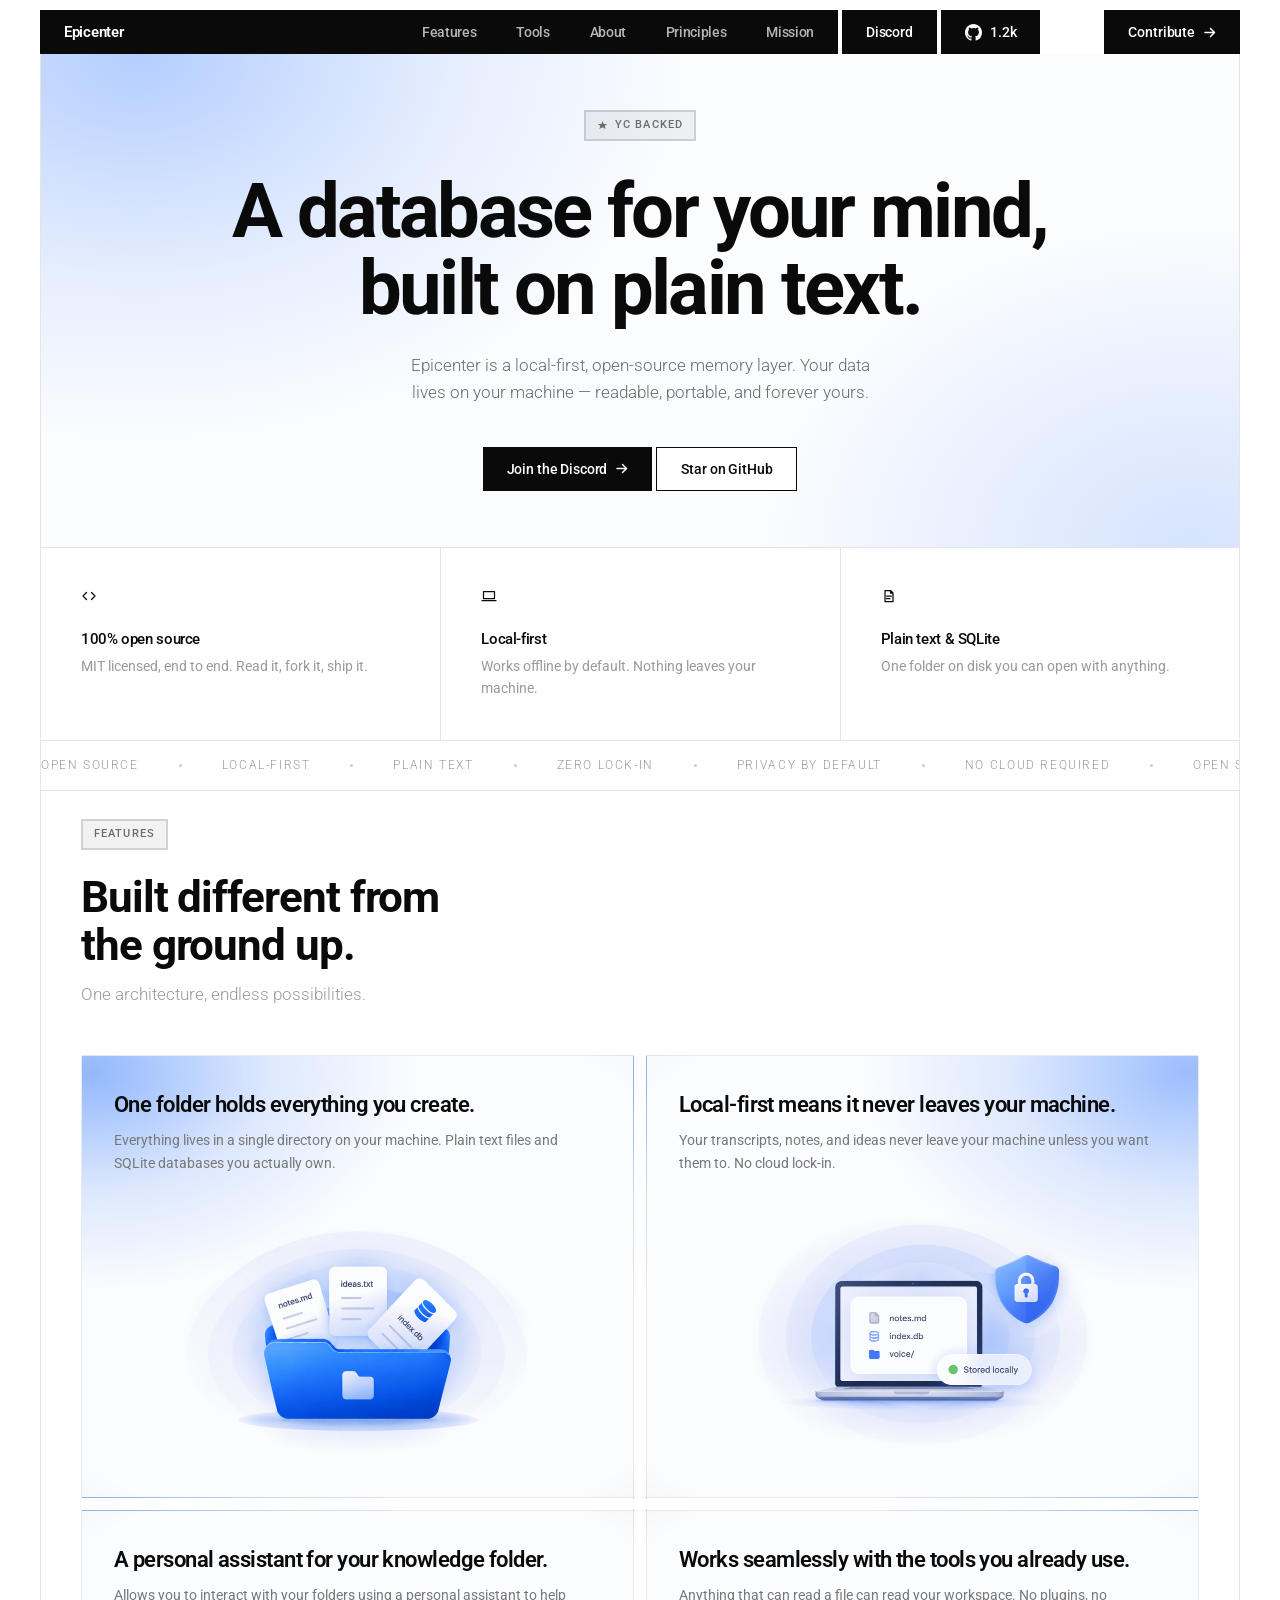
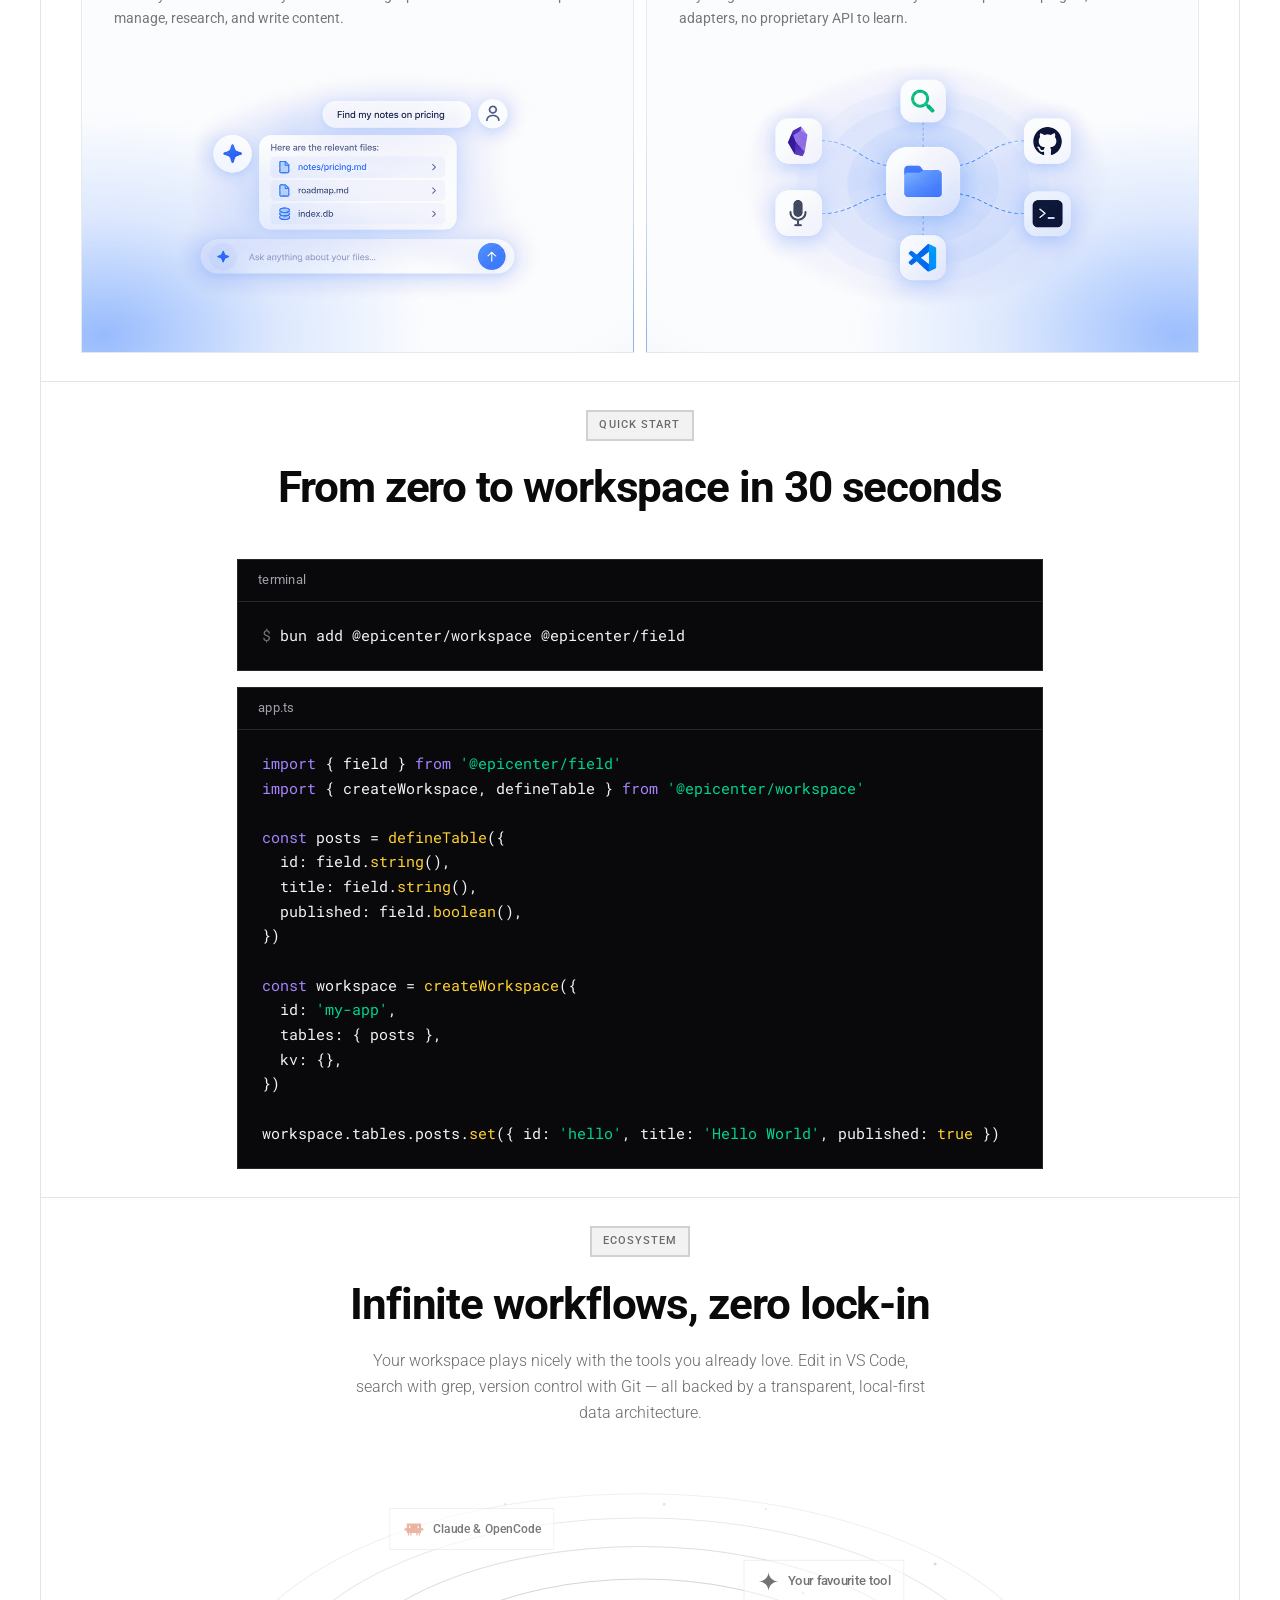
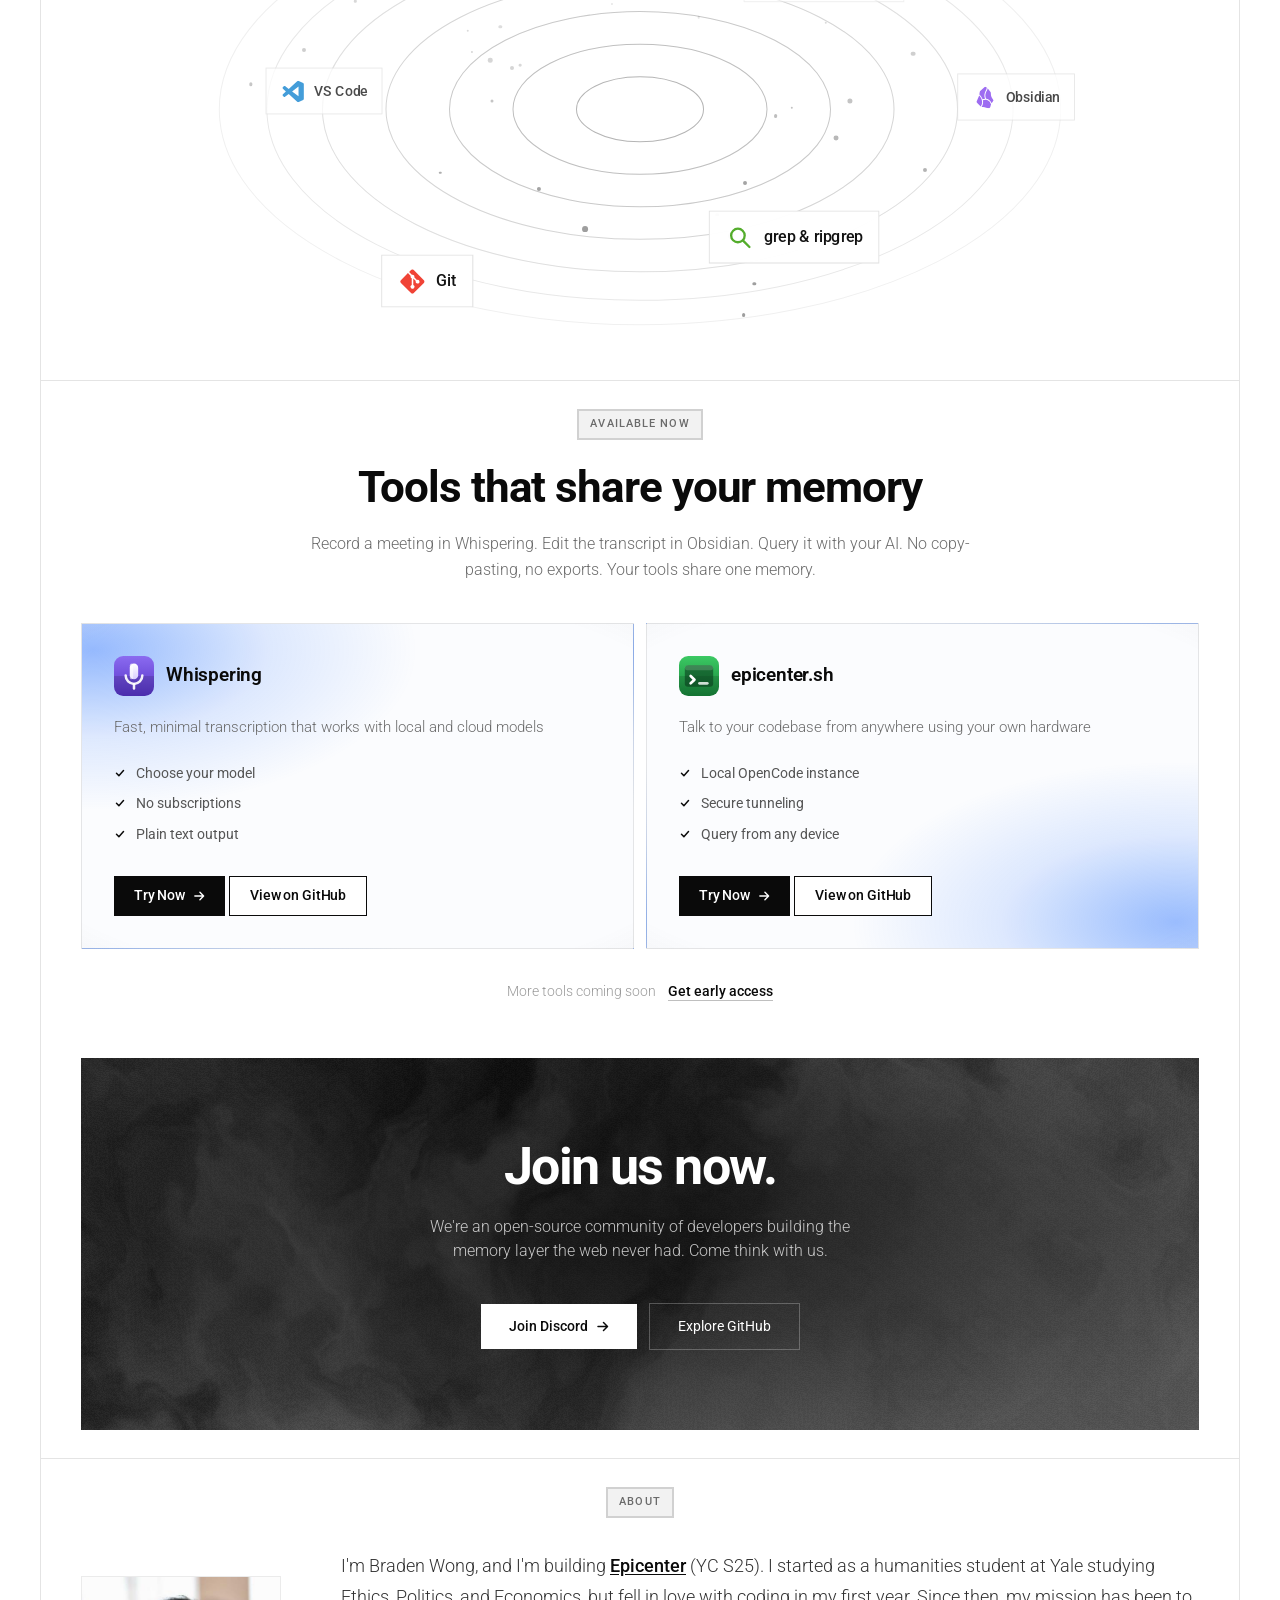
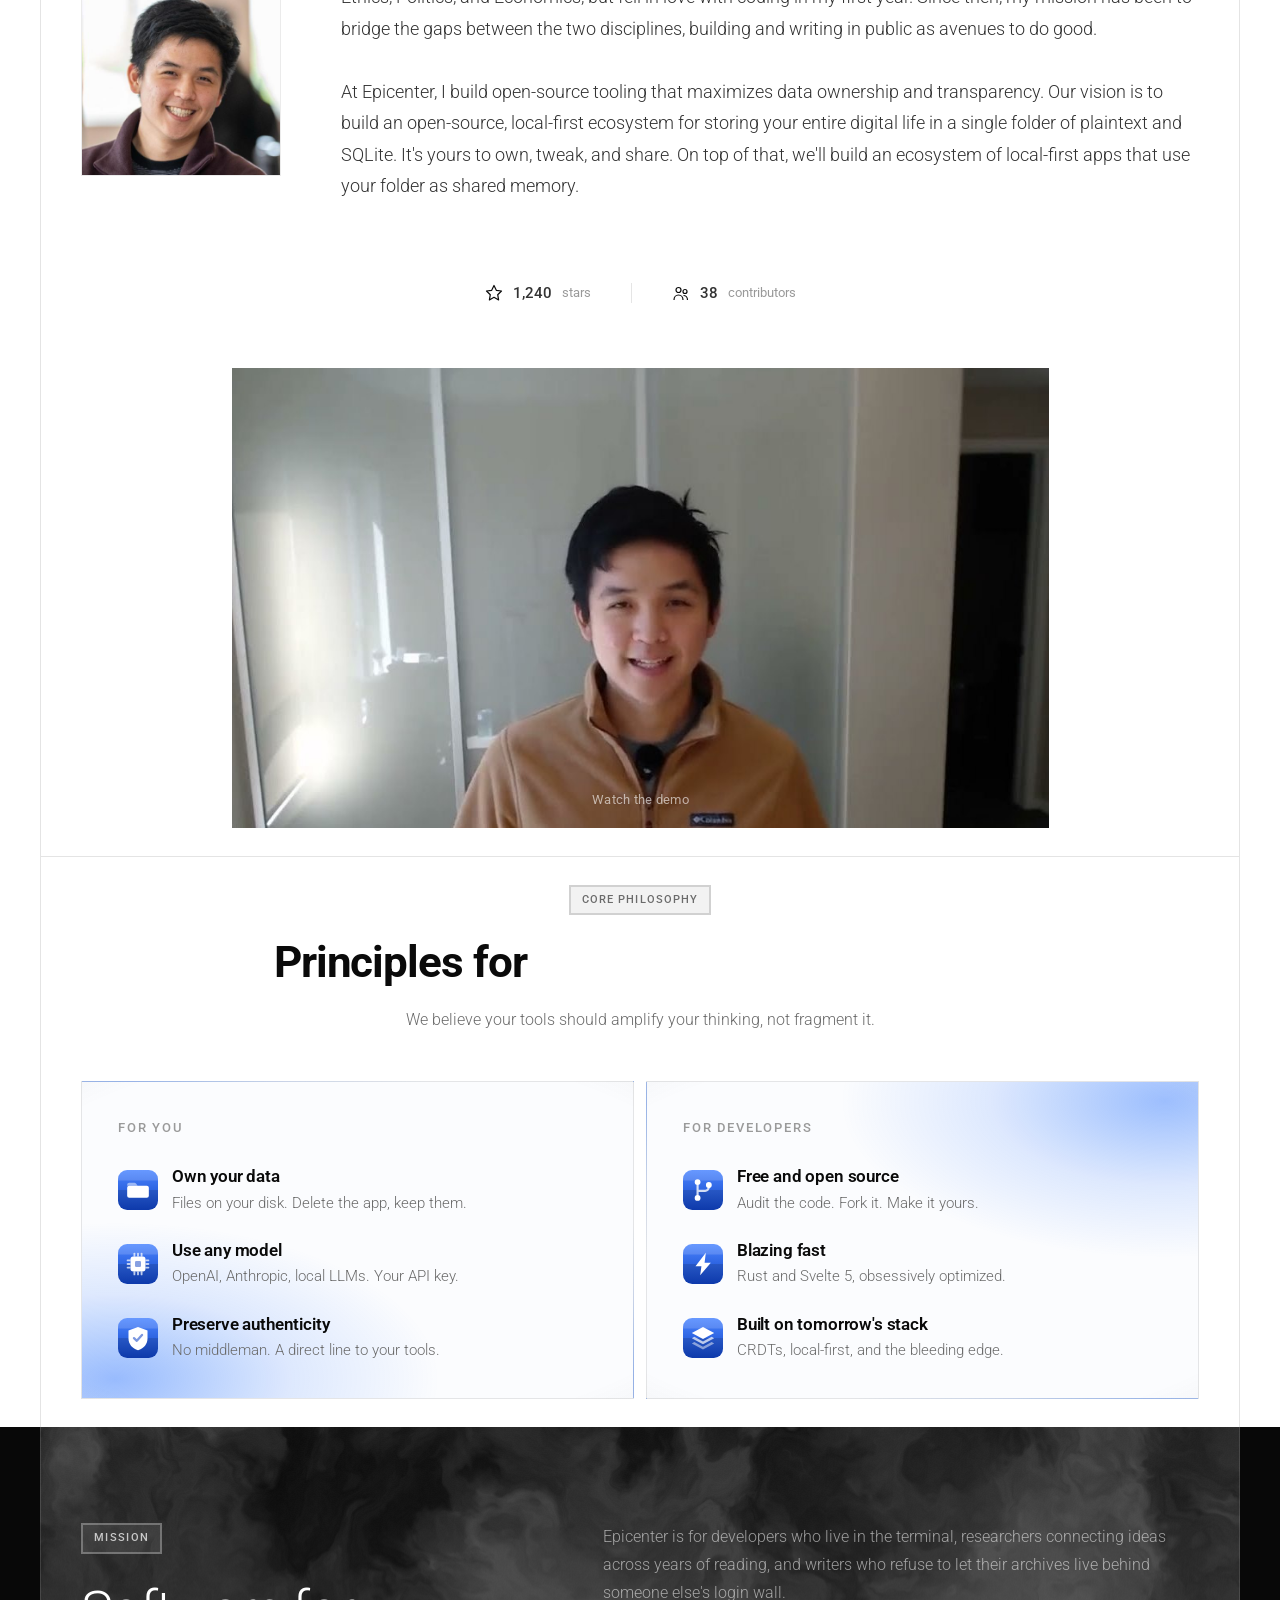
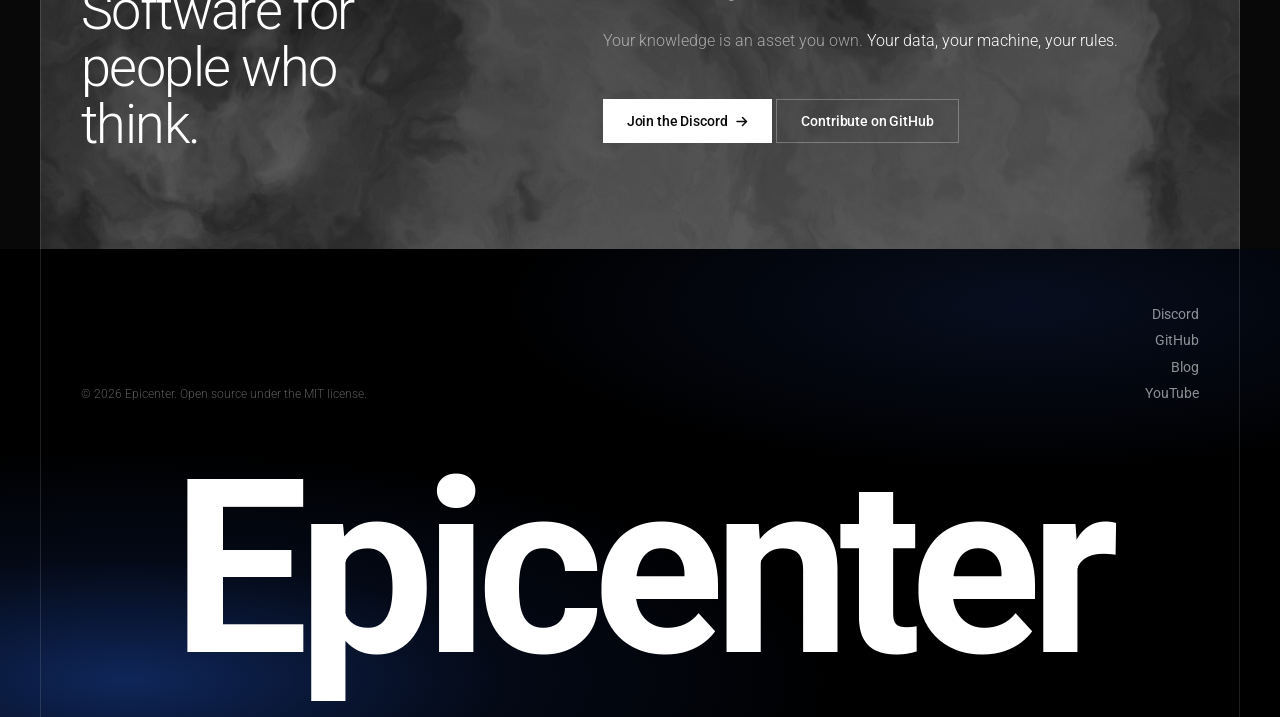
==== commit 48ddd028: "Refresh the Epicenter case study against the current prototype Re-syncs the hosted prototype, which " ====
--- a/prototypes/epicenter/index.html
+++ b/prototypes/epicenter/index.html
@@ -1,5 +1,5 @@
 <!DOCTYPE html><html lang="en"> <head>
-    <meta name="robots" content="noindex, nofollow" /><meta charset="UTF-8"><meta name="viewport" content="width=device-width, initial-scale=1.0"><title>Epicenter — Landing Page Redesign (Concept) — Maira</title><meta name="description" content="An unofficial concept redesign of the Epicenter landing page, built as a portfolio case study by Maira. Not affiliated with Epicenter." /><link rel="preconnect" href="https://fonts.googleapis.com"><link rel="preconnect" href="https://fonts.gstatic.com" crossorigin><link href="https://fonts.googleapis.com/css2?family=Roboto:ital,wght@0,300;0,400;0,500;0,700;1,300;1,400&family=Roboto+Mono:wght@400;500&display=swap" rel="stylesheet"><link rel="icon" type="image/svg+xml" href="./favicon.svg"><link rel="stylesheet" href="./_astro/index.Rt5Rdnzh.css"><script type="module">const a="[data-reveal], .fade-in, .fade-scale, .draw-line";function s(){const n=Array.from(document.querySelectorAll(a));if(!n.length)return;const o=e=>e.classList.add("animate");if(window.matchMedia("(prefers-reduced-motion: reduce)").matches||typeof IntersectionObserver>"u"){n.forEach(o);return}const i=new IntersectionObserver(e=>{for(const t of e)t.isIntersecting&&(o(t.target),i.unobserve(t.target))},{threshold:0,rootMargin:"0px 0px 20% 0px"});n.forEach(e=>i.observe(e));const r=()=>{let e=0;for(const t of n){if(t.classList.contains("animate"))continue;t.getBoundingClientRect().top<window.innerHeight*1.25?(o(t),i.unobserve(t)):e++}e||(window.removeEventListener("scroll",r),window.removeEventListener("resize",r))};window.addEventListener("scroll",r,{passive:!0}),window.addEventListener("resize",r,{passive:!0}),r(),window.setTimeout(()=>n.forEach(o),4e3)}document.readyState==="loading"?document.addEventListener("DOMContentLoaded",s):s();
+    <meta name="robots" content="noindex, nofollow" /><meta charset="UTF-8"><meta name="viewport" content="width=device-width, initial-scale=1.0"><title>Epicenter — Landing Page Redesign (Concept) — Maira</title><meta name="description" content="An unofficial concept redesign of the Epicenter landing page, built as a portfolio case study by Maira. Not affiliated with Epicenter." /><link rel="preconnect" href="https://fonts.googleapis.com"><link rel="preconnect" href="https://fonts.gstatic.com" crossorigin><link href="https://fonts.googleapis.com/css2?family=Roboto:ital,wght@0,300;0,400;0,500;0,700;1,300;1,400&family=Roboto+Mono:wght@400;500&display=swap" rel="stylesheet"><link rel="icon" type="image/svg+xml" href="./favicon.svg"><link rel="stylesheet" href="./_astro/index.Bk3pc9tX.css"><script type="module">const a="[data-reveal], .fade-in, .fade-scale, .draw-line";function s(){const n=Array.from(document.querySelectorAll(a));if(!n.length)return;const o=e=>e.classList.add("animate");if(window.matchMedia("(prefers-reduced-motion: reduce)").matches||typeof IntersectionObserver>"u"){n.forEach(o);return}const i=new IntersectionObserver(e=>{for(const t of e)t.isIntersecting&&(o(t.target),i.unobserve(t.target))},{threshold:0,rootMargin:"0px 0px 20% 0px"});n.forEach(e=>i.observe(e));const r=()=>{let e=0;for(const t of n){if(t.classList.contains("animate"))continue;t.getBoundingClientRect().top<window.innerHeight*1.25?(o(t),i.unobserve(t)):e++}e||(window.removeEventListener("scroll",r),window.removeEventListener("resize",r))};window.addEventListener("scroll",r,{passive:!0}),window.addEventListener("resize",r,{passive:!0}),r(),window.setTimeout(()=>n.forEach(o),4e3)}document.readyState==="loading"?document.addEventListener("DOMContentLoaded",s):s();
 </script></head> <body>  <style>astro-island,astro-slot,astro-static-slot{display:contents}</style><script>(()=>{var e=async t=>{await(await t())()};(self.Astro||(self.Astro={})).load=e;window.dispatchEvent(new Event("astro:load"));})();;(()=>{var A=Object.defineProperty;var g=(i,o,a)=>o in i?A(i,o,{enumerable:!0,configurable:!0,writable:!0,value:a}):i[o]=a;var d=(i,o,a)=>g(i,typeof o!="symbol"?o+"":o,a);{let i={0:t=>m(t),1:t=>a(t),2:t=>new RegExp(t),3:t=>new Date(t),4:t=>new Map(a(t)),5:t=>new Set(a(t)),6:t=>BigInt(t),7:t=>new URL(t),8:t=>new Uint8Array(t),9:t=>new Uint16Array(t),10:t=>new Uint32Array(t),11:t=>1/0*t},o=t=>{let[l,e]=t;return l in i?i[l](e):void 0},a=t=>t.map(o),m=t=>typeof t!="object"||t===null?t:Object.fromEntries(Object.entries(t).map(([l,e])=>[l,o(e)]));class y extends HTMLElement{constructor(){super(...arguments);d(this,"Component");d(this,"hydrator");d(this,"hydrate",async()=>{var b;if(!this.hydrator||!this.isConnected)return;let e=(b=this.parentElement)==null?void 0:b.closest("astro-island[ssr]");if(e){e.addEventListener("astro:hydrate",this.hydrate,{once:!0});return}let c=this.querySelectorAll("astro-slot"),n={},h=this.querySelectorAll("template[data-astro-template]");for(let r of h){let s=r.closest(this.tagName);s!=null&&s.isSameNode(this)&&(n[r.getAttribute("data-astro-template")||"default"]=r.innerHTML,r.remove())}for(let r of c){let s=r.closest(this.tagName);s!=null&&s.isSameNode(this)&&(n[r.getAttribute("name")||"default"]=r.innerHTML)}let p;try{p=this.hasAttribute("props")?m(JSON.parse(this.getAttribute("props"))):{}}catch(r){let s=this.getAttribute("component-url")||"<unknown>",v=this.getAttribute("component-export");throw v&&(s+=` (export ${v})`),console.error(`[hydrate] Error parsing props for component ${s}`,this.getAttribute("props"),r),r}let u;await this.hydrator(this)(this.Component,p,n,{client:this.getAttribute("client")}),this.removeAttribute("ssr"),this.dispatchEvent(new CustomEvent("astro:hydrate"))});d(this,"unmount",()=>{this.isConnected||this.dispatchEvent(new CustomEvent("astro:unmount"))})}disconnectedCallback(){document.removeEventListener("astro:after-swap",this.unmount),document.addEventListener("astro:after-swap",this.unmount,{once:!0})}connectedCallback(){if(!this.hasAttribute("await-children")||document.readyState==="interactive"||document.readyState==="complete")this.childrenConnectedCallback();else{let e=()=>{document.removeEventListener("DOMContentLoaded",e),c.disconnect(),this.childrenConnectedCallback()},c=new MutationObserver(()=>{var n;((n=this.lastChild)==null?void 0:n.nodeType)===Node.COMMENT_NODE&&this.lastChild.nodeValue==="astro:end"&&(this.lastChild.remove(),e())});c.observe(this,{childList:!0}),document.addEventListener("DOMContentLoaded",e)}}async childrenConnectedCallback(){let e=this.getAttribute("before-hydration-url");e&&await import(e),this.start()}async start(){let e=JSON.parse(this.getAttribute("opts")),c=this.getAttribute("client");if(Astro[c]===void 0){window.addEventListener(`astro:${c}`,()=>this.start(),{once:!0});return}try{await Astro[c](async()=>{let n=this.getAttribute("renderer-url"),[h,{default:p}]=await Promise.all([import(this.getAttribute("component-url")),n?import(n):()=>()=>{}]),u=this.getAttribute("component-export")||"default";if(!u.includes("."))this.Component=h[u];else{this.Component=h;for(let f of u.split("."))this.Component=this.Component[f]}return this.hydrator=p,this.hydrate},e,this)}catch(n){console.error(`[astro-island] Error hydrating ${this.getAttribute("component-url")}`,n)}}attributeChangedCallback(){this.hydrate()}}d(y,"observedAttributes",["props"]),customElements.get("astro-island")||customElements.define("astro-island",y)}})();</script><astro-island uid="1jUXew" component-url="./_astro/Nav.D3Xk_w3i.js" component-export="default" renderer-url="./_astro/client.CWY0IrnN.js" props="{}" ssr="" client="load" opts="{&quot;name&quot;:&quot;Nav&quot;,&quot;value&quot;:true}" await-children=""><header class="sticky top-0 z-50 pt-2.5"> <div class="pointer-events-none absolute inset-0 -z-10 h-full transition-opacity duration-200 opacity-0" style="background: rgba(255,255,255,0.92); backdrop-filter: blur(8px);"></div> <div class="rail flex items-center gap-1"> <div class="relative z-10 flex h-11 flex-1 items-center justify-between bg-[#0A0A0A] pl-6"><a href="./" class="text-[15px] font-semibold tracking-[-0.02em] text-white shrink-0" data-svelte-h="svelte-jygi6a">Epicenter</a> <nav aria-label="Primary" class="hidden h-full lg:flex"><a href="#features" class="inline-flex items-center px-3.5 text-sm font-medium leading-none tracking-tight text-white/70 transition-colors hover:text-white last:pr-4 xl:px-5 xl:last:pr-6">Features </a><a href="#tools" class="inline-flex items-center px-3.5 text-sm font-medium leading-none tracking-tight text-white/70 transition-colors hover:text-white last:pr-4 xl:px-5 xl:last:pr-6">Tools </a><a href="#about" class="inline-flex items-center px-3.5 text-sm font-medium leading-none tracking-tight text-white/70 transition-colors hover:text-white last:pr-4 xl:px-5 xl:last:pr-6">About </a><a href="#principles" class="inline-flex items-center px-3.5 text-sm font-medium leading-none tracking-tight text-white/70 transition-colors hover:text-white last:pr-4 xl:px-5 xl:last:pr-6">Principles </a><a href="#missions" class="inline-flex items-center px-3.5 text-sm font-medium leading-none tracking-tight text-white/70 transition-colors hover:text-white last:pr-4 xl:px-5 xl:last:pr-6">Mission </a></nav></div>  <nav aria-label="Actions" class="hidden items-center gap-16 lg:flex" data-svelte-h="svelte-rtp917"><div class="flex items-center gap-1"><a href="#discord" class="chip">Discord</a> <a href="https://github.com/epicenter-so/epicenter" target="_blank" rel="noopener noreferrer" class="chip gap-2" aria-label="GitHub repository (1.2k stars)"><svg width="17" height="17" viewBox="0 0 16 16" fill="currentColor" aria-hidden="true"><path d="M8 0C3.58 0 0 3.58 0 8c0 3.54 2.29 6.53 5.47 7.59.4.07.55-.17.55-.38 0-.19-.01-.82-.01-1.49-2.01.37-2.53-.49-2.69-.94-.09-.23-.48-.94-.82-1.13-.28-.15-.68-.52-.01-.53.63-.01 1.08.58 1.23.82.72 1.21 1.87.87 2.33.66.07-.52.28-.87.51-1.07-1.78-.2-3.64-.89-3.64-3.95 0-.87.31-1.59.82-2.15-.08-.2-.36-1.02.08-2.12 0 0 .67-.21 2.2.82a7.4 7.4 0 0 1 2-.27c.68 0 1.36.09 2 .27 1.53-1.04 2.2-.82 2.2-.82.44 1.1.16 1.92.08 2.12.51.56.82 1.27.82 2.15 0 3.07-1.87 3.75-3.65 3.95.29.25.54.73.54 1.48 0 1.07-.01 1.93-.01 2.2 0 .21.15.46.55.38A8.01 8.01 0 0 0 16 8c0-4.42-3.58-8-8-8Z"></path></svg> <span>1.2k</span></a></div> <div class="flex items-center gap-1"><a href="#contribute" class="chip gap-2">Contribute
           <svg width="13" height="13" viewBox="0 0 13 13" fill="none" stroke="currentColor" stroke-width="1.5" stroke-linecap="round" stroke-linejoin="round" aria-hidden="true"><path d="M2 6.5h9M7.5 2.5l4 4-4 4"></path></svg></a></div></nav>  <button type="button" class="relative z-10 flex h-11 w-11 shrink-0 items-center justify-center bg-[#0A0A0A] lg:hidden" aria-expanded="false" aria-label="Open menu"><div class="relative h-5 w-5"><span class="absolute left-0 block h-px w-full bg-white transition-all duration-300" style="top: 5px"></span> <span class="absolute left-1/2 top-1/2 block h-px w-full -translate-x-1/2 -translate-y-1/2 bg-white transition-opacity duration-300" style="opacity: 1"></span> <span class="absolute left-0 block h-px w-full bg-white transition-all duration-300" style="bottom: 5px"></span></div></button></div>  </header><!--astro:end--></astro-island> <main> <!-- Hero carries its own rail so the artwork panel can span it fully --> <section class="relative" data-astro-cid-bbe6dxrz> <div class="rail" data-astro-cid-bbe6dxrz> <div class="rail-edges" data-astro-cid-bbe6dxrz> <!-- Headline block — centred inside the rails --> <div class="hero-wash flex flex-col items-center px-5 pb-12 pt-10 text-center lg:px-10 lg:pb-14 lg:pt-14" data-astro-cid-bbe6dxrz> <span class="pill mb-8 fade-in" style="--delay: 0s" data-astro-cid-bbe6dxrz> <svg width="11" height="11" viewBox="0 0 12 12" fill="none" aria-hidden="true" data-astro-cid-bbe6dxrz> <path d="M6 1l1.2 3.3H11L8.4 6.5l1 3.2L6 7.8 2.6 9.7l1-3.2L1 4.3h3.8z" fill="currentColor" data-astro-cid-bbe6dxrz></path> </svg>
 YC Backed
@@ -19,13 +19,13 @@
 One architecture, endless possibilities.
 </p> </div> <!-- 2×2 Bento grid --> <div class="grid grid-cols-1 sm:grid-cols-2 gap-3" data-astro-cid-vnivfuh2> <!-- Card 1: One folder --> <div class="bento-card grad-1 p-8 flex flex-col fade-in" style="--delay: 0.05s" data-astro-cid-vnivfuh2> <h3 class="text-[22px] font-semibold tracking-tight text-ink mb-2" data-astro-cid-vnivfuh2>One folder holds everything you create.</h3> <p class="text-[14px] text-[#777] leading-relaxed mb-6" data-astro-cid-vnivfuh2>
 Everything lives in a single directory on your machine. Plain text files and SQLite databases you actually own.
-</p> <div class="mt-auto flex justify-center fade-scale" style="--delay: 0.15s" data-astro-cid-vnivfuh2> <svg viewBox="0 0 340 200" class="w-full max-w-[400px]" fill="none" xmlns="http://www.w3.org/2000/svg" role="img"> <title>One folder on disk with plain text files and a SQLite database standing inside it</title> <defs> <linearGradient id="f1-front" x1="0" y1="0" x2="0" y2="1"> <stop offset="0" stop-color="#4C86FF"></stop> <stop offset="1" stop-color="#0F42C4"></stop> </linearGradient> <linearGradient id="f1-back" x1="0" y1="0" x2="0" y2="1"> <stop offset="0" stop-color="#78A4FF"></stop> <stop offset="1" stop-color="#3E76E8"></stop> </linearGradient> <linearGradient id="f1-sheet" x1="0.1" y1="0" x2="0.5" y2="1"> <stop offset="0" stop-color="#FFFFFF" stop-opacity="1"></stop> <stop offset="1" stop-color="#FFFFFF" stop-opacity="0.88"></stop> </linearGradient> <filter id="f1-bloom" x="-70%" y="-70%" width="240%" height="240%"> <feGaussianBlur stdDeviation="26"></feGaussianBlur> </filter> <filter id="f1-shadow" x="-40%" y="-40%" width="180%" height="200%"> <feDropShadow dx="0" dy="7" stdDeviation="9" flood-color="#0A1B3D" flood-opacity="0.13"></feDropShadow> </filter> <filter id="f1-sheetshadow" x="-40%" y="-40%" width="180%" height="200%"> <feDropShadow dx="0" dy="3" stdDeviation="4" flood-color="#0A1B3D" flood-opacity="0.10"></feDropShadow> </filter> </defs> <ellipse cx="170" cy="112" rx="120" ry="72" fill="#0F62FE" opacity="0.22" filter="url(#f1-bloom)"></ellipse> <ellipse cx="170" cy="184" rx="102" ry="7" fill="#0A1B3D" opacity="0.10"></ellipse> <!-- back panel and tab --> <path d="M76 44h34a8 8 0 0 1 6.5 3.3l4.6 6.4a8 8 0 0 0 6.5 3.3H264a10 10 0 0 1 10 10v85H66V54a10 10 0 0 1 10-10z" fill="url(#f1-back)" opacity="0.72"></path> <path d="M76 44h34a8 8 0 0 1 6.5 3.3l4.6 6.4a8 8 0 0 0 6.5 3.3H264a10 10 0 0 1 10 10v6H66V54a10 10 0 0 1 10-10z" fill="#FFFFFF" opacity="0.2"></path> <!-- the files standing inside --> <g filter="url(#f1-sheetshadow)"> <!-- ideas.md, leaning left --> <g transform="rotate(-9 124 73)"> <rect x="96" y="38" width="56" height="72" rx="4" fill="url(#f1-sheet)" stroke="#0A0A0A" stroke-opacity="0.08"></rect> <text x="105" y="55" font-family="'Roboto Mono', monospace" font-size="7" fill="#0A0A0A" fill-opacity="0.62">ideas.md</text> <g stroke="#0A0A0A" stroke-opacity="0.16" stroke-width="1.6" stroke-linecap="round"> <path d="M105 65h38M105 73h30M105 81h35"></path> </g> </g> <!-- index.db, leaning right --> <g transform="rotate(9 220 74)"> <rect x="192" y="40" width="56" height="70" rx="4" fill="url(#f1-sheet)" stroke="#0A0A0A" stroke-opacity="0.08"></rect> <g stroke="#0F62FE" stroke-opacity="0.75" stroke-width="1.5" fill="none"> <ellipse cx="220" cy="56" rx="9" ry="3.4"></ellipse> <path d="M211 56v13c0 1.9 4 3.4 9 3.4s9-1.5 9-3.4V56"></path> <path d="M211 62.5c0 1.9 4 3.4 9 3.4s9-1.5 9-3.4" stroke-opacity="0.4"></path> </g> <text x="204" y="86" font-family="'Roboto Mono', monospace" font-size="7" fill="#0F62FE" fill-opacity="0.9">index.db</text> </g> <!-- notes.md, upright and frontmost --> <rect x="142" y="26" width="60" height="84" rx="4.5" fill="url(#f1-sheet)" stroke="#0A0A0A" stroke-opacity="0.09"></rect> <text x="151" y="44" font-family="'Roboto Mono', monospace" font-size="7" fill="#0A0A0A" fill-opacity="0.62">notes.md</text> <g stroke="#0A0A0A" stroke-opacity="0.16" stroke-width="1.6" stroke-linecap="round"> <path d="M151 55h42M151 63h33M151 71h40M151 79h26"></path> </g> </g> <!-- front pocket --> <g filter="url(#f1-shadow)"> <path d="M56 92h228a9 9 0 0 1 8.9 10.3l-8.6 59.5a15 15 0 0 1-14.8 12.9H70.5a15 15 0 0 1-14.8-12.9l-8.6-59.5A9 9 0 0 1 56 92z" fill="url(#f1-front)"></path> </g> <!-- lower half in shadow and a lit top edge: the same flat-3D read as the philosophy tiles --> <path d="M50.2 130h239.6l-6.5 44.7H56.7z" fill="#000000" opacity="0.13"></path> <path d="M56 92h228a9 9 0 0 1 8.9 10.3l-.5 3.7H47.6l-.5-3.7A9 9 0 0 1 56 92z" fill="#FFFFFF" opacity="0.17"></path> </svg> </div> </div> <!-- Card 2: Local-first --> <div class="bento-card grad-2 p-8 flex flex-col fade-in" style="--delay: 0.1s" data-astro-cid-vnivfuh2> <h3 class="text-[22px] font-semibold tracking-tight text-ink mb-2" data-astro-cid-vnivfuh2>Local-first means it never leaves your machine.</h3> <p class="text-[14px] text-[#777] leading-relaxed mb-6" data-astro-cid-vnivfuh2>
+</p> <div class="mt-auto flex justify-center fade-scale" style="--delay: 0.15s" data-astro-cid-vnivfuh2> <img src="./img/features/card-1.webp" width="800" height="502" alt="A folder holding notes.md, ideas.txt and index.db" loading="lazy" decoding="async" class="feat-illo w-full max-w-[400px] h-auto" data-astro-cid-vnivfuh2> </div> </div> <!-- Card 2: Local-first --> <div class="bento-card grad-2 p-8 flex flex-col fade-in" style="--delay: 0.1s" data-astro-cid-vnivfuh2> <h3 class="text-[22px] font-semibold tracking-tight text-ink mb-2" data-astro-cid-vnivfuh2>Local-first means it never leaves your machine.</h3> <p class="text-[14px] text-[#777] leading-relaxed mb-6" data-astro-cid-vnivfuh2>
 Your transcripts, notes, and ideas never leave your machine unless you want them to. No cloud lock-in.
-</p> <div class="mt-auto flex justify-center fade-scale" style="--delay: 0.2s" data-astro-cid-vnivfuh2> <svg viewBox="0 0 340 200" class="w-full max-w-[400px]" fill="none" xmlns="http://www.w3.org/2000/svg" role="img"> <title>Files held inside a boundary on your own machine, with outbound requests turned back</title> <defs> <linearGradient id="f2-glass" x1="0.1" y1="0" x2="0.55" y2="1"> <stop offset="0" stop-color="#FFFFFF" stop-opacity="0.96"></stop> <stop offset="1" stop-color="#FFFFFF" stop-opacity="0.66"></stop> </linearGradient> <filter id="f2-bloom" x="-70%" y="-70%" width="240%" height="240%"> <feGaussianBlur stdDeviation="24"></feGaussianBlur> </filter> <filter id="f2-shadow" x="-40%" y="-40%" width="180%" height="200%"> <feDropShadow dx="0" dy="7" stdDeviation="10" flood-color="#0A1B3D" flood-opacity="0.12"></feDropShadow> </filter> </defs> <ellipse cx="170" cy="100" rx="104" ry="70" fill="#0F62FE" opacity="0.20" filter="url(#f2-bloom)"></ellipse> <!-- containment shells --> <circle cx="170" cy="96" r="94" fill="#0F62FE" fill-opacity="0.035" stroke="#0F62FE" stroke-opacity="0.26" stroke-width="1.1" stroke-dasharray="4 6"></circle> <circle cx="170" cy="96" r="72" fill="#FFFFFF" fill-opacity="0.20" stroke="#FFFFFF" stroke-opacity="0.75"></circle> <circle cx="170" cy="96" r="52" fill="#FFFFFF" fill-opacity="0.28" stroke="#FFFFFF" stroke-opacity="0.85"></circle> <!-- outbound requests, stopped at the wall and turned back --> <g> <!-- straight up --> <path d="M170 56V32" stroke="#0F62FE" stroke-opacity="0.5" stroke-width="1.2" stroke-dasharray="3 4"></path> <path d="M155 25.6a72 72 0 0 1 30 0" stroke="#0F62FE" stroke-opacity="0.85" stroke-width="2.6" stroke-linecap="round"></path> <path d="M176 33c7 5 9 11 8 18" stroke="#0F62FE" stroke-opacity="0.4" stroke-width="1.2" stroke-linecap="round"></path> <path d="M181 47l3.2 4.4 4.4-2.4" stroke="#0F62FE" stroke-opacity="0.4" stroke-width="1.2" stroke-linecap="round" stroke-linejoin="round"></path> <!-- upper right, and the same group mirrored to the upper left --> <g id="f2-deflect"> <path d="M196 70l18-18" stroke="#0F62FE" stroke-opacity="0.5" stroke-width="1.2" stroke-dasharray="3 4"></path> <path d="M209.2 35.6a72 72 0 0 1 21.2 21.2" stroke="#0F62FE" stroke-opacity="0.85" stroke-width="2.6" stroke-linecap="round"></path> <path d="M214 42c8.4 1.6 12.6 5.8 14 14" stroke="#0F62FE" stroke-opacity="0.36" stroke-width="1.2" stroke-linecap="round"></path> <path d="M223.4 55.2l4.8 1.6 1-5" stroke="#0F62FE" stroke-opacity="0.36" stroke-width="1.2" stroke-linecap="round" stroke-linejoin="round"></path> </g> <use href="#f2-deflect" transform="translate(340 0) scale(-1 1)"></use> </g> <!-- the cloud, outside the wall and unreached --> <g opacity="0.3" stroke="#0A0A0A" stroke-width="1.2"> <path d="M290 34a9 9 0 0 1 17.4-3.2 7 7 0 0 1 1.6 13.8h-18a5.3 5.3 0 0 1-1-10.6z" fill="#FFFFFF" fill-opacity="0.5"></path> </g> <!-- the machine, frosted, holding the files --> <ellipse cx="170" cy="136" rx="66" ry="6" fill="#0A1B3D" opacity="0.07"></ellipse> <g filter="url(#f2-shadow)"> <rect x="126" y="58" width="88" height="60" rx="8" fill="url(#f2-glass)" stroke="#0A0A0A" stroke-opacity="0.08"></rect> </g> <rect x="126.6" y="58.6" width="86.8" height="58.8" rx="7.4" stroke="#FFFFFF" stroke-opacity="0.9"></rect> <g font-family="'Roboto Mono', monospace" font-size="7.6" fill="#0A0A0A" fill-opacity="0.66"> <!-- notes.md — a plain text file --> <path d="M138 70h4.4l2.4 2.4v6.8h-6.8z" fill="#0A0A0A" fill-opacity="0.24"></path> <text x="152" y="79">notes.md</text> <!-- index.db — the SQLite index --> <g stroke="#0F62FE" stroke-opacity="0.7" stroke-width="0.9" fill="none"> <ellipse cx="141.4" cy="85.6" rx="3.6" ry="1.4"></ellipse> <path d="M137.8 85.6v4.6c0 0.8 1.6 1.4 3.6 1.4s3.6-0.6 3.6-1.4v-4.6"></path> </g> <text x="152" y="93">index.db</text> <!-- voice/ — a folder of recordings --> <path d="M138 98.5h3.4l1 1.3h4a1 1 0 0 1 1 1v4a1 1 0 0 1-1 1h-8.4a1 1 0 0 1-1-1v-5.3a1 1 0 0 1 1-1z" fill="#0F62FE" fill-opacity="0.5"></path> <text x="152" y="107">voice/</text> </g> <!-- the base, flaring out from the screen --> <path d="M118 118h104l8.6 8a2.8 2.8 0 0 1-1.9 4.8H111.3a2.8 2.8 0 0 1-1.9-4.8z" fill="url(#f2-glass)" stroke="#0A0A0A" stroke-opacity="0.08"></path> <path d="M158 122h24" stroke="#0A0A0A" stroke-opacity="0.14" stroke-width="1.2" stroke-linecap="round"></path> <!-- status pill --> <g filter="url(#f2-shadow)"> <rect x="132" y="164" width="76" height="23" rx="11.5" fill="url(#f2-glass)" stroke="#0A0A0A" stroke-opacity="0.07"></rect> </g> <circle cx="147" cy="175.5" r="3.2" fill="#0F62FE"></circle> <text x="156" y="179" font-family="Roboto, system-ui, sans-serif" font-size="9" fill="#0A0A0A" fill-opacity="0.72">offline</text> </svg> </div> </div> <!-- Card 3: Personal assistant --> <div class="bento-card grad-3 p-8 flex flex-col fade-in" style="--delay: 0.15s" data-astro-cid-vnivfuh2> <h3 class="text-[22px] font-semibold tracking-tight text-ink mb-2" data-astro-cid-vnivfuh2>A personal assistant for your knowledge folder.</h3> <p class="text-[14px] text-[#777] leading-relaxed mb-6" data-astro-cid-vnivfuh2>
+</p> <div class="mt-auto flex justify-center fade-scale" style="--delay: 0.2s" data-astro-cid-vnivfuh2> <img src="./img/features/card-2.webp" width="800" height="533" alt="A laptop listing notes.md, index.db and voice/, marked stored locally behind a lock" loading="lazy" decoding="async" class="feat-illo w-full max-w-[400px] h-auto" data-astro-cid-vnivfuh2> </div> </div> <!-- Card 3: Personal assistant --> <div class="bento-card grad-3 p-8 flex flex-col fade-in" style="--delay: 0.15s" data-astro-cid-vnivfuh2> <h3 class="text-[22px] font-semibold tracking-tight text-ink mb-2" data-astro-cid-vnivfuh2>A personal assistant for your knowledge folder.</h3> <p class="text-[14px] text-[#777] leading-relaxed mb-6" data-astro-cid-vnivfuh2>
 Allows you to interact with your folders using a personal assistant to help manage, research, and write content.
-</p> <div class="mt-auto flex justify-center fade-scale" style="--delay: 0.25s" data-astro-cid-vnivfuh2> <svg viewBox="0 0 340 200" class="w-full max-w-[400px]" fill="none" xmlns="http://www.w3.org/2000/svg" role="img"> <title>An assistant answering a question by citing a file inside your own folder</title> <defs> <linearGradient id="f4-glass" x1="0.1" y1="0" x2="0.55" y2="1"> <stop offset="0" stop-color="#FFFFFF" stop-opacity="0.96"></stop> <stop offset="1" stop-color="#FFFFFF" stop-opacity="0.66"></stop> </linearGradient> <filter id="f4-bloom" x="-70%" y="-70%" width="240%" height="240%"> <feGaussianBlur stdDeviation="24"></feGaussianBlur> </filter> <filter id="f4-shadow" x="-40%" y="-40%" width="180%" height="200%"> <feDropShadow dx="0" dy="7" stdDeviation="10" flood-color="#0A1B3D" flood-opacity="0.11"></feDropShadow> </filter> </defs> <ellipse cx="122" cy="76" rx="104" ry="60" fill="#0F62FE" opacity="0.20" filter="url(#f4-bloom)"></ellipse> <ellipse cx="250" cy="160" rx="80" ry="44" fill="#0F62FE" opacity="0.13" filter="url(#f4-bloom)"></ellipse> <!-- the question --> <g filter="url(#f4-shadow)"> <rect x="142" y="10" width="166" height="28" rx="13" fill="url(#f4-glass)" stroke="#0A0A0A" stroke-opacity="0.07"></rect> </g> <rect x="142.6" y="10.6" width="164.8" height="26.8" rx="12.4" stroke="#FFFFFF" stroke-opacity="0.9"></rect> <text x="157" y="27.5" font-family="Roboto, system-ui, sans-serif" font-size="9" fill="#0A0A0A" fill-opacity="0.72">What did I decide on pricing?</text> <circle cx="322" cy="24" r="13" fill="url(#f4-glass)" stroke="#0A0A0A" stroke-opacity="0.07"></circle> <g stroke="#0A0A0A" stroke-opacity="0.4" stroke-width="1.3" stroke-linecap="round"> <circle cx="322" cy="20.5" r="3.4"></circle> <path d="M316.5 30.5a5.8 5.8 0 0 1 11 0"></path> </g> <!-- the assistant --> <circle cx="28" cy="60" r="13" fill="url(#f4-glass)" stroke="#0A0A0A" stroke-opacity="0.07"></circle> <path d="M28 51.5c0 4.7 3.8 8.5 8.5 8.5C31.8 60 28 63.8 28 68.5c0-4.7-3.8-8.5-8.5-8.5C24.2 60 28 56.2 28 51.5z" fill="#0F62FE" fill-opacity="0.9"></path> <g filter="url(#f4-shadow)"> <rect x="48" y="46" width="198" height="70" rx="13" fill="url(#f4-glass)" stroke="#0A0A0A" stroke-opacity="0.07"></rect> </g> <rect x="48.6" y="46.6" width="196.8" height="68.8" rx="12.4" stroke="#FFFFFF" stroke-opacity="0.9"></rect> <g font-family="Roboto, system-ui, sans-serif" font-size="9" fill="#0A0A0A" fill-opacity="0.78"> <text x="64" y="68">Usage-based, not per-seat.</text> <text x="64" y="82">Decided Mar 4, after the call.</text> </g> <!-- the citation --> <rect x="64" y="90" width="108" height="19" rx="6" fill="#0F62FE" fill-opacity="0.10" stroke="#0F62FE" stroke-opacity="0.3"></rect> <path d="M73 94.5h5.4l2.6 2.6v7.4h-8z" fill="#0F62FE" fill-opacity="0.6"></path> <text x="87" y="103.5" font-family="'Roboto Mono', monospace" font-size="7.8" fill="#0F62FE" fill-opacity="0.95">notes/pricing.md</text> <!-- the beam back down to the file it read --> <path d="M94 152v-43" stroke="#0F62FE" stroke-opacity="0.42" stroke-width="1.2" stroke-dasharray="3 4"></path> <!-- the folder it reads from --> <g filter="url(#f4-shadow)"> <rect x="44" y="132" width="252" height="56" rx="13" fill="url(#f4-glass)" stroke="#0A0A0A" stroke-opacity="0.07"></rect> </g> <rect x="44.6" y="132.6" width="250.8" height="54.8" rx="12.4" stroke="#FFFFFF" stroke-opacity="0.9"></rect> <text x="58" y="148" font-family="'Roboto Mono', monospace" font-size="7.8" fill="#0A0A0A" fill-opacity="0.42">epicenter/</text> <g font-family="'Roboto Mono', monospace" font-size="7.8"> <rect x="58" y="154" width="72" height="20" rx="6" fill="#0F62FE" fill-opacity="0.12" stroke="#0F62FE" stroke-opacity="0.35"></rect> <path d="M65 158.5h4.6l2.2 2.2v6.6h-6.8z" fill="#0F62FE" fill-opacity="0.6"></path> <text x="76" y="167" fill="#0F62FE" fill-opacity="0.95">pricing.md</text> <rect x="136" y="154" width="76" height="20" rx="6" fill="#FFFFFF" fill-opacity="0.6" stroke="#0A0A0A" stroke-opacity="0.08"></rect> <path d="M143 158.5h4.6l2.2 2.2v6.6h-6.8z" fill="#0A0A0A" fill-opacity="0.22"></path> <text x="154" y="167" fill="#0A0A0A" fill-opacity="0.6">roadmap.md</text> <rect x="218" y="154" width="64" height="20" rx="6" fill="#FFFFFF" fill-opacity="0.6" stroke="#0A0A0A" stroke-opacity="0.08"></rect> <g stroke="#0A0A0A" stroke-opacity="0.3" stroke-width="0.9" fill="none"> <ellipse cx="228" cy="160.5" rx="3.8" ry="1.5"></ellipse> <path d="M224.2 160.5v5c0 0.8 1.7 1.5 3.8 1.5s3.8-0.7 3.8-1.5v-5"></path> </g> <text x="238" y="167" fill="#0A0A0A" fill-opacity="0.6">index.db</text> </g> </svg> </div> </div> <!-- Card 4: Tools you already use --> <div class="bento-card grad-4 p-8 flex flex-col fade-in" style="--delay: 0.2s" data-astro-cid-vnivfuh2> <h3 class="text-[22px] font-semibold tracking-tight text-ink mb-2" data-astro-cid-vnivfuh2>Works seamlessly with the tools you already use.</h3> <p class="text-[14px] text-[#777] leading-relaxed mb-6" data-astro-cid-vnivfuh2>
+</p> <div class="mt-auto flex justify-center fade-scale" style="--delay: 0.25s" data-astro-cid-vnivfuh2> <img src="./img/features/card-3.webp" width="800" height="533" alt="An assistant answering a question with links to the matching files" loading="lazy" decoding="async" class="feat-illo w-full max-w-[400px] h-auto" data-astro-cid-vnivfuh2> </div> </div> <!-- Card 4: Tools you already use --> <div class="bento-card grad-4 p-8 flex flex-col fade-in" style="--delay: 0.2s" data-astro-cid-vnivfuh2> <h3 class="text-[22px] font-semibold tracking-tight text-ink mb-2" data-astro-cid-vnivfuh2>Works seamlessly with the tools you already use.</h3> <p class="text-[14px] text-[#777] leading-relaxed mb-6" data-astro-cid-vnivfuh2>
 Anything that can read a file can read your workspace. No plugins, no adapters, no proprietary API to learn.
-</p> <div class="mt-auto flex justify-center fade-scale" style="--delay: 0.3s" data-astro-cid-vnivfuh2> <svg viewBox="0 0 340 200" class="w-full max-w-[400px]" fill="none" xmlns="http://www.w3.org/2000/svg" role="img"> <title>An editor, notes app, terminal, version control, assistant and file browser all wired into one folder</title> <defs> <linearGradient id="f3-glass" x1="0.1" y1="0" x2="0.55" y2="1"> <stop offset="0" stop-color="#FFFFFF" stop-opacity="0.96"></stop> <stop offset="1" stop-color="#FFFFFF" stop-opacity="0.64"></stop> </linearGradient> <linearGradient id="f3-tile" x1="0" y1="0" x2="0" y2="1"> <stop offset="0" stop-color="#4C86FF"></stop> <stop offset="1" stop-color="#0F42C4"></stop> </linearGradient> <radialGradient id="f3-wire" gradientUnits="userSpaceOnUse" cx="170" cy="100" r="132"> <stop offset="0" stop-color="#0F62FE" stop-opacity="0.6"></stop> <stop offset="1" stop-color="#0F62FE" stop-opacity="0.08"></stop> </radialGradient> <filter id="f3-bloom" x="-70%" y="-70%" width="240%" height="240%"> <feGaussianBlur stdDeviation="22"></feGaussianBlur> </filter> <filter id="f3-shadow" x="-45%" y="-45%" width="190%" height="210%"> <feDropShadow dx="0" dy="6" stdDeviation="8" flood-color="#0A1B3D" flood-opacity="0.16"></feDropShadow> </filter> <!-- the tile every tool sits on --> <g id="f3-plate"> <rect width="36" height="36" rx="8.25" fill="url(#f3-tile)"></rect> <path d="M0 18h36v9.75a8.25 8.25 0 0 1-8.25 8.25H8.25A8.25 8.25 0 0 1 0 27.75z" fill="#000000" opacity="0.13"></path> <path d="M8.25 0h19.5a8.25 8.25 0 0 1 8.25 8.25v1.125H0V8.25A8.25 8.25 0 0 1 8.25 0z" fill="#FFFFFF" opacity="0.15"></path> </g> </defs> <ellipse cx="170" cy="100" rx="98" ry="66" fill="#0F62FE" opacity="0.22" filter="url(#f3-bloom)"></ellipse> <!-- the orbit the tools sit on --> <ellipse cx="170" cy="100" rx="126" ry="74" fill="#FFFFFF" fill-opacity="0.14" stroke="#FFFFFF" stroke-opacity="0.7"></ellipse> <ellipse cx="170" cy="100" rx="126" ry="74" stroke="#0F62FE" stroke-opacity="0.12"></ellipse> <!-- wires in to the centre --> <g stroke="url(#f3-wire)" stroke-width="1.3"> <path d="M170 26V70"></path> <path d="M279 63l-83 25"></path> <path d="M279 137l-83-25"></path> <path d="M170 174v-44"></path> <path d="M61 137l83-25"></path> <path d="M61 63l83 25"></path> </g> <!-- centre: the folder everything reads --> <circle cx="170" cy="100" r="44" fill="#0F62FE" opacity="0.24" filter="url(#f3-bloom)"></circle> <g filter="url(#f3-shadow)"> <rect x="140" y="70" width="60" height="60" rx="17" fill="url(#f3-glass)" stroke="#0A0A0A" stroke-opacity="0.08"></rect> </g> <rect x="140.6" y="70.6" width="58.8" height="58.8" rx="16.4" stroke="#FFFFFF" stroke-opacity="0.9"></rect> <path d="M157 90h9.6l2.6 3.4h11.8a2.6 2.6 0 0 1 2.6 2.6v13a2.6 2.6 0 0 1-2.6 2.6H157a2.6 2.6 0 0 1-2.6-2.6V92.6A2.6 2.6 0 0 1 157 90z" fill="#0F62FE" fill-opacity="0.9"></path> <!-- editor --> <g transform="translate(152 8)" filter="url(#f3-shadow)"> <use href="#f3-plate"></use> <g stroke="#FFFFFF" stroke-width="2.3" stroke-linecap="round" stroke-linejoin="round" fill="none"> <path d="M13 12.6l-4.8 5.4 4.8 5.4"></path> <path d="M23 12.6l4.8 5.4-4.8 5.4"></path> <path d="M20.4 10.6l-4.8 14.8" stroke-opacity="0.75"></path> </g> </g> <!-- terminal --> <g transform="translate(261 45)" filter="url(#f3-shadow)"> <use href="#f3-plate"></use> <g stroke="#FFFFFF" stroke-width="2.4" stroke-linecap="round" stroke-linejoin="round" fill="none"> <path d="M10.6 12l6.2 6-6.2 6"></path> <path d="M19.4 24.6h7.2"></path> </g> </g> <!-- version control --> <g transform="translate(261 119)" filter="url(#f3-shadow)"> <use href="#f3-plate"></use> <g stroke="#FFFFFF" stroke-width="2.3" stroke-linecap="round" fill="none"> <path d="M12 13.8v8.4"></path> <path d="M12 19c0-3.8 3.4-4.2 8.2-4.2" stroke-opacity="0.8"></path> </g> <g fill="#FFFFFF"> <circle cx="12" cy="10.6" r="3.2"></circle> <circle cx="12" cy="25.4" r="3.2"></circle> <circle cx="23.4" cy="14.8" r="3.2"></circle> </g> </g> <!-- file browser --> <g transform="translate(152 156)" filter="url(#f3-shadow)"> <use href="#f3-plate"></use> <rect x="8" y="9.5" width="20" height="17" rx="2.8" fill="#FFFFFF"></rect> <g stroke="#0F42C4" stroke-opacity="0.42" stroke-width="1.3"> <path d="M8 13.9h20"></path> <path d="M15 13.9v12.6"></path> </g> <g fill="#0F42C4" opacity="0.4"> <circle cx="10.6" cy="11.7" r="0.85"></circle> <circle cx="13.1" cy="11.7" r="0.85"></circle> </g> <g stroke="#0F42C4" stroke-opacity="0.32" stroke-width="1.3" stroke-linecap="round"> <path d="M17.6 17.5h7.6M17.6 20.5h7.6M17.6 23.5h5"></path> </g> </g> <!-- assistant --> <g transform="translate(43 119)" filter="url(#f3-shadow)"> <use href="#f3-plate"></use> <path d="M18 8c0 5.5 4.5 10 10 10-5.5 0-10 4.5-10 10 0-5.5-4.5-10-10-10 5.5 0 10-4.5 10-10z" fill="#FFFFFF"></path> </g> <!-- notes app --> <g transform="translate(43 45)" filter="url(#f3-shadow)"> <use href="#f3-plate"></use> <path d="M18 8l9.6 7.2-3.7 12.8H12.1L8.4 15.2z" fill="#FFFFFF"></path> <g stroke="#0F42C4" stroke-opacity="0.4" stroke-width="1.2" stroke-linejoin="round" fill="none"> <path d="M8.4 15.2h19.2"></path> <path d="M13.6 15.2L18 28l4.4-12.8"></path> <path d="M18 8l-4.4 7.2M18 8l4.4 7.2"></path> </g> </g> </svg> </div> </div> </div> </div> </section>  <section id="quickstart" class="py-7 px-5 lg:px-10 border-t border-rail" data-astro-cid-d3yughyh> <div class="w-full" data-astro-cid-d3yughyh> <div class="mb-12 text-center fade-in" style="--delay: 0s" data-astro-cid-d3yughyh> <span class="pill mb-6" data-astro-cid-d3yughyh>Quick Start</span> <h2 class="text-[clamp(30px,3.4vw,48px)] font-bold leading-[1.06] tracking-[-0.025em] text-ink" data-astro-cid-d3yughyh>
+</p> <div class="mt-auto flex justify-center fade-scale" style="--delay: 0.3s" data-astro-cid-vnivfuh2> <img src="./img/features/card-4.webp" width="800" height="533" alt="A folder wired to an editor, terminal, search, voice and other tools" loading="lazy" decoding="async" class="feat-illo w-full max-w-[400px] h-auto" data-astro-cid-vnivfuh2> </div> </div> </div> </div> </section>  <section id="quickstart" class="py-7 px-5 lg:px-10 border-t border-rail" data-astro-cid-d3yughyh> <div class="w-full" data-astro-cid-d3yughyh> <div class="mb-12 text-center fade-in" style="--delay: 0s" data-astro-cid-d3yughyh> <span class="pill mb-6" data-astro-cid-d3yughyh>Quick Start</span> <h2 class="text-[clamp(30px,3.4vw,48px)] font-bold leading-[1.06] tracking-[-0.025em] text-ink" data-astro-cid-d3yughyh>
 From zero to workspace in 30 seconds
 </h2> </div> <div class="mx-auto flex max-w-[806px] flex-col gap-4" data-astro-cid-d3yughyh> <div class="code-card fade-in" style="--delay: 0.08s" data-astro-cid-d3yughyh> <div class="code-head" data-astro-cid-d3yughyh>terminal</div> <pre class="code-body" data-astro-cid-d3yughyh><code data-astro-cid-d3yughyh><span class="tok-p">$</span> bun add @epicenter/workspace @epicenter/field</code></pre> </div> <div class="code-card fade-in" style="--delay: 0.14s" data-astro-cid-d3yughyh> <div class="code-head" data-astro-cid-d3yughyh>app.ts</div> <pre class="code-body" data-astro-cid-d3yughyh><code data-astro-cid-d3yughyh><span class="tok-k">import</span> { field } <span class="tok-k">from</span> <span class="tok-s">'@epicenter/field'</span>
 <span class="tok-k">import</span> { createWorkspace, defineTable } <span class="tok-k">from</span> <span class="tok-s">'@epicenter/workspace'</span>
--- a/prototypes/epicenter/_astro/index.Bk3pc9tX.css
+++ b/prototypes/epicenter/_astro/index.Bk3pc9tX.css
@@ -0,0 +1 @@
+*,:before,:after{--tw-border-spacing-x: 0;--tw-border-spacing-y: 0;--tw-translate-x: 0;--tw-translate-y: 0;--tw-rotate: 0;--tw-skew-x: 0;--tw-skew-y: 0;--tw-scale-x: 1;--tw-scale-y: 1;--tw-pan-x: ;--tw-pan-y: ;--tw-pinch-zoom: ;--tw-scroll-snap-strictness: proximity;--tw-gradient-from-position: ;--tw-gradient-via-position: ;--tw-gradient-to-position: ;--tw-ordinal: ;--tw-slashed-zero: ;--tw-numeric-figure: ;--tw-numeric-spacing: ;--tw-numeric-fraction: ;--tw-ring-inset: ;--tw-ring-offset-width: 0px;--tw-ring-offset-color: #fff;--tw-ring-color: rgb(59 130 246 / .5);--tw-ring-offset-shadow: 0 0 #0000;--tw-ring-shadow: 0 0 #0000;--tw-shadow: 0 0 #0000;--tw-shadow-colored: 0 0 #0000;--tw-blur: ;--tw-brightness: ;--tw-contrast: ;--tw-grayscale: ;--tw-hue-rotate: ;--tw-invert: ;--tw-saturate: ;--tw-sepia: ;--tw-drop-shadow: ;--tw-backdrop-blur: ;--tw-backdrop-brightness: ;--tw-backdrop-contrast: ;--tw-backdrop-grayscale: ;--tw-backdrop-hue-rotate: ;--tw-backdrop-invert: ;--tw-backdrop-opacity: ;--tw-backdrop-saturate: ;--tw-backdrop-sepia: ;--tw-contain-size: ;--tw-contain-layout: ;--tw-contain-paint: ;--tw-contain-style: }::backdrop{--tw-border-spacing-x: 0;--tw-border-spacing-y: 0;--tw-translate-x: 0;--tw-translate-y: 0;--tw-rotate: 0;--tw-skew-x: 0;--tw-skew-y: 0;--tw-scale-x: 1;--tw-scale-y: 1;--tw-pan-x: ;--tw-pan-y: ;--tw-pinch-zoom: ;--tw-scroll-snap-strictness: proximity;--tw-gradient-from-position: ;--tw-gradient-via-position: ;--tw-gradient-to-position: ;--tw-ordinal: ;--tw-slashed-zero: ;--tw-numeric-figure: ;--tw-numeric-spacing: ;--tw-numeric-fraction: ;--tw-ring-inset: ;--tw-ring-offset-width: 0px;--tw-ring-offset-color: #fff;--tw-ring-color: rgb(59 130 246 / .5);--tw-ring-offset-shadow: 0 0 #0000;--tw-ring-shadow: 0 0 #0000;--tw-shadow: 0 0 #0000;--tw-shadow-colored: 0 0 #0000;--tw-blur: ;--tw-brightness: ;--tw-contrast: ;--tw-grayscale: ;--tw-hue-rotate: ;--tw-invert: ;--tw-saturate: ;--tw-sepia: ;--tw-drop-shadow: ;--tw-backdrop-blur: ;--tw-backdrop-brightness: ;--tw-backdrop-contrast: ;--tw-backdrop-grayscale: ;--tw-backdrop-hue-rotate: ;--tw-backdrop-invert: ;--tw-backdrop-opacity: ;--tw-backdrop-saturate: ;--tw-backdrop-sepia: ;--tw-contain-size: ;--tw-contain-layout: ;--tw-contain-paint: ;--tw-contain-style: }*,:before,:after{box-sizing:border-box;border-width:0;border-style:solid;border-color:#e5e7eb}:before,:after{--tw-content: ""}html,:host{line-height:1.5;-webkit-text-size-adjust:100%;-moz-tab-size:4;-o-tab-size:4;tab-size:4;font-family:Roboto,system-ui,sans-serif;font-feature-settings:normal;font-variation-settings:normal;-webkit-tap-highlight-color:transparent}body{margin:0;line-height:inherit}hr{height:0;color:inherit;border-top-width:1px}abbr:where([title]){-webkit-text-decoration:underline dotted;text-decoration:underline dotted}h1,h2,h3,h4,h5,h6{font-size:inherit;font-weight:inherit}a{color:inherit;text-decoration:inherit}b,strong{font-weight:bolder}code,kbd,samp,pre{font-family:Roboto Mono,monospace;font-feature-settings:normal;font-variation-settings:normal;font-size:1em}small{font-size:80%}sub,sup{font-size:75%;line-height:0;position:relative;vertical-align:baseline}sub{bottom:-.25em}sup{top:-.5em}table{text-indent:0;border-color:inherit;border-collapse:collapse}button,input,optgroup,select,textarea{font-family:inherit;font-feature-settings:inherit;font-variation-settings:inherit;font-size:100%;font-weight:inherit;line-height:inherit;letter-spacing:inherit;color:inherit;margin:0;padding:0}button,select{text-transform:none}button,input:where([type=button]),input:where([type=reset]),input:where([type=submit]){-webkit-appearance:button;background-color:transparent;background-image:none}:-moz-focusring{outline:auto}:-moz-ui-invalid{box-shadow:none}progress{vertical-align:baseline}::-webkit-inner-spin-button,::-webkit-outer-spin-button{height:auto}[type=search]{-webkit-appearance:textfield;outline-offset:-2px}::-webkit-search-decoration{-webkit-appearance:none}::-webkit-file-upload-button{-webkit-appearance:button;font:inherit}summary{display:list-item}blockquote,dl,dd,h1,h2,h3,h4,h5,h6,hr,figure,p,pre{margin:0}fieldset{margin:0;padding:0}legend{padding:0}ol,ul,menu{list-style:none;margin:0;padding:0}dialog{padding:0}textarea{resize:vertical}input::-moz-placeholder,textarea::-moz-placeholder{opacity:1;color:#9ca3af}input::placeholder,textarea::placeholder{opacity:1;color:#9ca3af}button,[role=button]{cursor:pointer}:disabled{cursor:default}img,svg,video,canvas,audio,iframe,embed,object{display:block;vertical-align:middle}img,video{max-width:100%;height:auto}[hidden]:where(:not([hidden=until-found])){display:none}:root{--ink: #0A0A0A;--muted: #6B6B6B;--faint: #9A9A9A;--rail: #E4E4E4;--rail-soft: #EFEFEF;--frame-w: min(100%, calc(10.75*clamp(38px, 6.2vw, 76px)) );--rail-max: 1616px;--rail-pad: 20px}@media (min-width: 1024px){:root{--rail-pad: 40px}}html{scroll-behavior:smooth}body{--tw-bg-opacity: 1;background-color:rgb(255 255 255 / var(--tw-bg-opacity, 1));font-family:Roboto,system-ui,sans-serif;--tw-text-opacity: 1;color:rgb(10 10 10 / var(--tw-text-opacity, 1));-webkit-font-smoothing:antialiased;-moz-osx-font-smoothing:grayscale}::-moz-selection{--tw-bg-opacity: 1;background-color:rgb(0 0 0 / var(--tw-bg-opacity, 1));--tw-text-opacity: 1;color:rgb(255 255 255 / var(--tw-text-opacity, 1))}::selection{--tw-bg-opacity: 1;background-color:rgb(0 0 0 / var(--tw-bg-opacity, 1));--tw-text-opacity: 1;color:rgb(255 255 255 / var(--tw-text-opacity, 1))}.container{width:100%}@media (min-width: 640px){.container{max-width:640px}}@media (min-width: 768px){.container{max-width:768px}}@media (min-width: 1024px){.container{max-width:1024px}}@media (min-width: 1280px){.container{max-width:1280px}}@media (min-width: 1536px){.container{max-width:1536px}}.rail{width:100%;max-width:var(--rail-max);margin-inline:auto;padding-inline:var(--rail-pad)}.rail-edges{border-left:1px solid var(--rail);border-right:1px solid var(--rail)}.cell{border-left:1px solid var(--rail)}.cell:first-child{border-left:0}.hair-t{border-top:1px solid var(--rail)}.grad-1{background:radial-gradient(95% 80% at 2% 4%,#0f62fe70,#0f62fe1f 34%,#0f62fe00 62%),radial-gradient(150% 130% at 50% 50%,#12182600 46%,#1218261a 74%,#12182647),#fbfcfe}.grad-2{background:radial-gradient(95% 80% at 98% 4%,#0f62fe66,#0f62fe1f 34%,#0f62fe00 62%),radial-gradient(150% 130% at 50% 50%,#12182600 46%,#1218261a 74%,#12182647),#fbfcfe}.grad-3{background:radial-gradient(95% 80% at 4% 96%,#0f62fe6b,#0f62fe1f 34%,#0f62fe00 62%),radial-gradient(150% 130% at 50% 50%,#12182600 46%,#1218261a 74%,#12182647),#fbfcfe}.grad-4{background:radial-gradient(95% 80% at 96% 96%,#0f62fe66,#0f62fe1f 34%,#0f62fe00 62%),radial-gradient(150% 130% at 50% 50%,#12182600 46%,#1218261a 74%,#12182647),#fbfcfe}.grad-5{background:radial-gradient(95% 80% at 2% 8%,#0f62fe6e,#0f62fe1f 34%,#0f62fe00 62%),radial-gradient(150% 130% at 50% 50%,#12182600 46%,#1218261a 74%,#12182647),#fbfcfe}.grad-6{background:radial-gradient(95% 80% at 96% 92%,#0f62fe69,#0f62fe1f 34%,#0f62fe00 62%),radial-gradient(150% 130% at 50% 50%,#12182600 46%,#1218261a 74%,#12182647),#fbfcfe}.grad-7{background:radial-gradient(95% 80% at 6% 94%,#0f62fe6b,#0f62fe1f 34%,#0f62fe00 62%),radial-gradient(150% 130% at 50% 50%,#12182600 46%,#1218261a 74%,#12182647),#fbfcfe}.grad-8{background:radial-gradient(95% 80% at 94% 6%,#0f62fe66,#0f62fe1f 34%,#0f62fe00 62%),radial-gradient(150% 130% at 50% 50%,#12182600 46%,#1218261a 74%,#12182647),#fbfcfe}.hero-wash{background:radial-gradient(70% 120% at 8% 0%,#0f62fe4d,#0f62fe17 38%,#0f62fe00 66%),radial-gradient(60% 110% at 96% 100%,#0f62fe29,#0f62fe00 60%),radial-gradient(120% 165% at 50% 50%,#12182600 52%,#12182612 78%,#12182633),#fbfcfe}.footer-bloom{background:radial-gradient(85% 75% at 10% 92%,#2660e066,#1a3e9626 34%,#08102800 66%),radial-gradient(70% 60% at 80% 12%,#2c56be29,#2c56be00 60%),#000}.pill{display:inline-flex;align-items:center;gap:7px;padding:5px 11px;border:2px solid rgba(10,10,10,.14);background:#0a0a0a0d;font-size:11px;font-weight:500;letter-spacing:.1em;text-transform:uppercase;color:var(--muted);-webkit-user-select:none;-moz-user-select:none;user-select:none}.pill-dark{border-color:#ffffff47;background:#ffffff14;letter-spacing:.12em;color:#ffffffb8}.chip{display:inline-flex;align-items:center;justify-content:center;height:44px;padding-inline:24px;font-size:14px;font-weight:500;letter-spacing:-.01em;line-height:1;background:var(--ink);color:#fff;white-space:nowrap;transition:background .2s ease}.chip:hover{background:#2e2e2e}.sr-only{position:absolute;width:1px;height:1px;padding:0;margin:-1px;overflow:hidden;clip:rect(0,0,0,0);white-space:nowrap;border-width:0}.pointer-events-none{pointer-events:none}.visible{visibility:visible}.invisible{visibility:hidden}.static{position:static}.fixed{position:fixed}.absolute{position:absolute}.relative{position:relative}.sticky{position:sticky}.inset-0{inset:0}.left-0{left:0}.left-1\/2{left:50%}.top-0{top:0}.top-1\/2{top:50%}.-z-10{z-index:-10}.z-0{z-index:0}.z-10{z-index:10}.z-50{z-index:50}.z-\[1\]{z-index:1}.-mx-6{margin-left:-1.5rem;margin-right:-1.5rem}.mx-auto{margin-left:auto;margin-right:auto}.my-3{margin-top:.75rem;margin-bottom:.75rem}.mb-10{margin-bottom:2.5rem}.mb-12{margin-bottom:3rem}.mb-16{margin-bottom:4rem}.mb-2{margin-bottom:.5rem}.mb-20{margin-bottom:5rem}.mb-5{margin-bottom:1.25rem}.mb-6{margin-bottom:1.5rem}.mb-7{margin-bottom:1.75rem}.mb-8{margin-bottom:2rem}.mt-1{margin-top:.25rem}.mt-1\.5{margin-top:.375rem}.mt-10{margin-top:2.5rem}.mt-2{margin-top:.5rem}.mt-3{margin-top:.75rem}.mt-4{margin-top:1rem}.mt-5{margin-top:1.25rem}.mt-6{margin-top:1.5rem}.mt-8{margin-top:2rem}.mt-auto{margin-top:auto}.block{display:block}.inline-block{display:inline-block}.flex{display:flex}.inline-flex{display:inline-flex}.table{display:table}.grid{display:grid}.contents{display:contents}.hidden{display:none}.h-11{height:2.75rem}.h-5{height:1.25rem}.h-\[3px\]{height:3px}.h-\[4px\]{height:4px}.h-auto{height:auto}.h-full{height:100%}.h-px{height:1px}.w-11{width:2.75rem}.w-5{width:1.25rem}.w-\[3px\]{width:3px}.w-\[4px\]{width:4px}.w-full{width:100%}.w-max{width:-moz-max-content;width:max-content}.w-px{width:1px}.min-w-0{min-width:0px}.max-w-2xl{max-width:42rem}.max-w-4xl{max-width:56rem}.max-w-6xl{max-width:72rem}.max-w-\[34ch\]{max-width:34ch}.max-w-\[400px\]{max-width:400px}.max-w-\[54ch\]{max-width:54ch}.max-w-\[806px\]{max-width:806px}.max-w-md{max-width:28rem}.max-w-sm{max-width:24rem}.max-w-xl{max-width:36rem}.flex-1{flex:1 1 0%}.flex-shrink{flex-shrink:1}.flex-shrink-0,.shrink-0{flex-shrink:0}.-translate-x-1\/2{--tw-translate-x: -50%;transform:translate(var(--tw-translate-x),var(--tw-translate-y)) rotate(var(--tw-rotate)) skew(var(--tw-skew-x)) skewY(var(--tw-skew-y)) scaleX(var(--tw-scale-x)) scaleY(var(--tw-scale-y))}.-translate-y-1\/2{--tw-translate-y: -50%;transform:translate(var(--tw-translate-x),var(--tw-translate-y)) rotate(var(--tw-rotate)) skew(var(--tw-skew-x)) skewY(var(--tw-skew-y)) scaleX(var(--tw-scale-x)) scaleY(var(--tw-scale-y))}.transform{transform:translate(var(--tw-translate-x),var(--tw-translate-y)) rotate(var(--tw-rotate)) skew(var(--tw-skew-x)) skewY(var(--tw-skew-y)) scaleX(var(--tw-scale-x)) scaleY(var(--tw-scale-y))}@keyframes marquee{0%{transform:translate(0)}to{transform:translate(-50%)}}.animate-marquee{animation:marquee 28s linear infinite}.select-none{-webkit-user-select:none;-moz-user-select:none;user-select:none}.resize{resize:both}.grid-cols-1{grid-template-columns:repeat(1,minmax(0,1fr))}.flex-col{flex-direction:column}.flex-wrap{flex-wrap:wrap}.items-start{align-items:flex-start}.items-center{align-items:center}.justify-center{justify-content:center}.justify-between{justify-content:space-between}.gap-1{gap:.25rem}.gap-10{gap:2.5rem}.gap-12{gap:3rem}.gap-16{gap:4rem}.gap-2{gap:.5rem}.gap-2\.5{gap:.625rem}.gap-3{gap:.75rem}.gap-4{gap:1rem}.gap-8{gap:2rem}.gap-x-3{-moz-column-gap:.75rem;column-gap:.75rem}.gap-y-2{row-gap:.5rem}.space-y-4>:not([hidden])~:not([hidden]){--tw-space-y-reverse: 0;margin-top:calc(1rem * calc(1 - var(--tw-space-y-reverse)));margin-bottom:calc(1rem * var(--tw-space-y-reverse))}.space-y-5>:not([hidden])~:not([hidden]){--tw-space-y-reverse: 0;margin-top:calc(1.25rem * calc(1 - var(--tw-space-y-reverse)));margin-bottom:calc(1.25rem * var(--tw-space-y-reverse))}.overflow-hidden{overflow:hidden}.overflow-x-auto{overflow-x:auto}.whitespace-nowrap{white-space:nowrap}.rounded-full{border-radius:9999px}.border{border-width:1px}.border-x{border-left-width:1px;border-right-width:1px}.border-y{border-top-width:1px;border-bottom-width:1px}.border-t{border-top-width:1px}.border-black\/\[0\.08\]{border-color:#00000014}.border-rail{--tw-border-opacity: 1;border-color:rgb(228 228 228 / var(--tw-border-opacity, 1))}.border-white\/25{border-color:#ffffff40}.border-white\/\[0\.12\]{border-color:#ffffff1f}.bg-\[\#080808\]{--tw-bg-opacity: 1;background-color:rgb(8 8 8 / var(--tw-bg-opacity, 1))}.bg-\[\#0A0A0A\]{--tw-bg-opacity: 1;background-color:rgb(10 10 10 / var(--tw-bg-opacity, 1))}.bg-black{--tw-bg-opacity: 1;background-color:rgb(0 0 0 / var(--tw-bg-opacity, 1))}.bg-black\/10{background-color:#0000001a}.bg-black\/20{background-color:#0003}.bg-white{--tw-bg-opacity: 1;background-color:rgb(255 255 255 / var(--tw-bg-opacity, 1))}.bg-white\/15{background-color:#ffffff26}.p-7{padding:1.75rem}.p-8{padding:2rem}.px-3\.5{padding-left:.875rem;padding-right:.875rem}.px-5{padding-left:1.25rem;padding-right:1.25rem}.px-6{padding-left:1.5rem;padding-right:1.5rem}.px-7{padding-left:1.75rem;padding-right:1.75rem}.px-8{padding-left:2rem;padding-right:2rem}.py-20{padding-top:5rem;padding-bottom:5rem}.py-3{padding-top:.75rem;padding-bottom:.75rem}.py-32{padding-top:8rem;padding-bottom:8rem}.py-4{padding-top:1rem;padding-bottom:1rem}.py-5{padding-top:1.25rem;padding-bottom:1.25rem}.py-7{padding-top:1.75rem;padding-bottom:1.75rem}.py-8{padding-top:2rem;padding-bottom:2rem}.pb-12{padding-bottom:3rem}.pb-16{padding-bottom:4rem}.pl-6{padding-left:1.5rem}.pt-10{padding-top:2.5rem}.pt-14{padding-top:3.5rem}.pt-2\.5{padding-top:.625rem}.pt-6{padding-top:1.5rem}.text-left{text-align:left}.text-center{text-align:center}.text-right{text-align:right}.text-\[11\.5px\]{font-size:11.5px}.text-\[12px\]{font-size:12px}.text-\[13\.5px\]{font-size:13.5px}.text-\[13px\]{font-size:13px}.text-\[14\.5px\]{font-size:14.5px}.text-\[14px\]{font-size:14px}.text-\[15px\]{font-size:15px}.text-\[16px\]{font-size:16px}.text-\[17px\]{font-size:17px}.text-\[18px\]{font-size:18px}.text-\[19px\]{font-size:19px}.text-\[22px\]{font-size:22px}.text-\[30px\]{font-size:30px}.text-\[40px\]{font-size:40px}.text-\[clamp\(15px\,1\.35vw\,19px\)\]{font-size:clamp(15px,1.35vw,19px)}.text-\[clamp\(28px\,3\.4vw\,48px\)\]{font-size:clamp(28px,3.4vw,48px)}.text-\[clamp\(30px\,3\.4vw\,46px\)\]{font-size:clamp(30px,3.4vw,46px)}.text-\[clamp\(30px\,3\.4vw\,48px\)\]{font-size:clamp(30px,3.4vw,48px)}.text-\[clamp\(34px\,4\.2vw\,54px\)\]{font-size:clamp(34px,4.2vw,54px)}.text-\[clamp\(38px\,6\.2vw\,76px\)\]{font-size:clamp(38px,6.2vw,76px)}.text-sm{font-size:.875rem;line-height:1.25rem}.font-bold{font-weight:700}.font-light{font-weight:300}.font-medium{font-weight:500}.font-normal{font-weight:400}.font-semibold{font-weight:600}.uppercase{text-transform:uppercase}.not-italic{font-style:normal}.leading-\[0\.82\]{line-height:.82}.leading-\[1\.02\]{line-height:1.02}.leading-\[1\.06\]{line-height:1.06}.leading-\[1\.08\]{line-height:1.08}.leading-\[1\.1\]{line-height:1.1}.leading-\[1\.22\]{line-height:1.22}.leading-\[1\.6\]{line-height:1.6}.leading-\[1\.75\]{line-height:1.75}.leading-none{line-height:1}.leading-relaxed{line-height:1.625}.leading-snug{line-height:1.375}.tracking-\[-0\.01em\]{letter-spacing:-.01em}.tracking-\[-0\.025em\]{letter-spacing:-.025em}.tracking-\[-0\.02em\]{letter-spacing:-.02em}.tracking-\[-0\.035em\]{letter-spacing:-.035em}.tracking-\[-0\.03em\]{letter-spacing:-.03em}.tracking-\[-0\.045em\]{letter-spacing:-.045em}.tracking-\[0\.14em\]{letter-spacing:.14em}.tracking-tight{letter-spacing:-.025em}.text-\[\#0A0A0A\]{--tw-text-opacity: 1;color:rgb(10 10 10 / var(--tw-text-opacity, 1))}.text-\[\#333\]{--tw-text-opacity: 1;color:rgb(51 51 51 / var(--tw-text-opacity, 1))}.text-\[\#555\]{--tw-text-opacity: 1;color:rgb(85 85 85 / var(--tw-text-opacity, 1))}.text-\[\#666\]{--tw-text-opacity: 1;color:rgb(102 102 102 / var(--tw-text-opacity, 1))}.text-\[\#777\]{--tw-text-opacity: 1;color:rgb(119 119 119 / var(--tw-text-opacity, 1))}.text-\[\#999\]{--tw-text-opacity: 1;color:rgb(153 153 153 / var(--tw-text-opacity, 1))}.text-faint{--tw-text-opacity: 1;color:rgb(154 154 154 / var(--tw-text-opacity, 1))}.text-ink{--tw-text-opacity: 1;color:rgb(10 10 10 / var(--tw-text-opacity, 1))}.text-muted{--tw-text-opacity: 1;color:rgb(107 107 107 / var(--tw-text-opacity, 1))}.text-white{--tw-text-opacity: 1;color:rgb(255 255 255 / var(--tw-text-opacity, 1))}.text-white\/35{color:#ffffff59}.text-white\/55{color:#ffffff8c}.text-white\/70{color:#ffffffb3}.text-white\/75{color:#ffffffbf}.underline{text-decoration-line:underline}.decoration-black\/25{text-decoration-color:#00000040}.underline-offset-2{text-underline-offset:2px}.underline-offset-4{text-underline-offset:4px}.opacity-0{opacity:0}.opacity-100{opacity:1}.shadow{--tw-shadow: 0 1px 3px 0 rgb(0 0 0 / .1), 0 1px 2px -1px rgb(0 0 0 / .1);--tw-shadow-colored: 0 1px 3px 0 var(--tw-shadow-color), 0 1px 2px -1px var(--tw-shadow-color);box-shadow:var(--tw-ring-offset-shadow, 0 0 #0000),var(--tw-ring-shadow, 0 0 #0000),var(--tw-shadow)}.outline{outline-style:solid}.ring{--tw-ring-offset-shadow: var(--tw-ring-inset) 0 0 0 var(--tw-ring-offset-width) var(--tw-ring-offset-color);--tw-ring-shadow: var(--tw-ring-inset) 0 0 0 calc(3px + var(--tw-ring-offset-width)) var(--tw-ring-color);box-shadow:var(--tw-ring-offset-shadow),var(--tw-ring-shadow),var(--tw-shadow, 0 0 #0000)}.blur{--tw-blur: blur(8px);filter:var(--tw-blur) var(--tw-brightness) var(--tw-contrast) var(--tw-grayscale) var(--tw-hue-rotate) var(--tw-invert) var(--tw-saturate) var(--tw-sepia) var(--tw-drop-shadow)}.filter{filter:var(--tw-blur) var(--tw-brightness) var(--tw-contrast) var(--tw-grayscale) var(--tw-hue-rotate) var(--tw-invert) var(--tw-saturate) var(--tw-sepia) var(--tw-drop-shadow)}.backdrop-filter{backdrop-filter:var(--tw-backdrop-blur) var(--tw-backdrop-brightness) var(--tw-backdrop-contrast) var(--tw-backdrop-grayscale) var(--tw-backdrop-hue-rotate) var(--tw-backdrop-invert) var(--tw-backdrop-opacity) var(--tw-backdrop-saturate) var(--tw-backdrop-sepia)}.transition{transition-property:color,background-color,border-color,text-decoration-color,fill,stroke,opacity,box-shadow,transform,filter,backdrop-filter;transition-timing-function:cubic-bezier(.4,0,.2,1);transition-duration:.15s}.transition-all{transition-property:all;transition-timing-function:cubic-bezier(.4,0,.2,1);transition-duration:.15s}.transition-colors{transition-property:color,background-color,border-color,text-decoration-color,fill,stroke;transition-timing-function:cubic-bezier(.4,0,.2,1);transition-duration:.15s}.transition-opacity{transition-property:opacity;transition-timing-function:cubic-bezier(.4,0,.2,1);transition-duration:.15s}.duration-200{transition-duration:.2s}.duration-300{transition-duration:.3s}.draw-line{stroke-dasharray:1000;stroke-dashoffset:1000}.draw-line.animate{stroke-dashoffset:0;animation:drawLine var(--duration, .7s) ease forwards;animation-delay:var(--delay, 0s)}.fade-in{opacity:0}.fade-in.animate{opacity:1;animation:fadeUp var(--duration, .5s) ease forwards;animation-delay:var(--delay, 0s)}.fade-scale{opacity:0;transform:scale(.96)}.fade-scale.animate{opacity:1;transform:none;animation:fadeScale var(--duration, .55s) ease forwards;animation-delay:var(--delay, 0s)}@keyframes drawLine{to{stroke-dashoffset:0}}@keyframes fadeUp{0%{opacity:0;transform:translateY(6px)}to{opacity:1;transform:translateY(0)}}@keyframes fadeScale{0%{opacity:0;transform:scale(.96)}to{opacity:1;transform:scale(1)}}@media (prefers-reduced-motion: reduce){.fade-in,.fade-scale,.draw-line{opacity:1!important;transform:none!important;stroke-dashoffset:0!important;animation:none!important}}.last\:pr-4:last-child{padding-right:1rem}.hover\:border-white\/50:hover{border-color:#ffffff80}.hover\:bg-white\/90:hover{background-color:#ffffffe6}.hover\:text-white:hover{--tw-text-opacity: 1;color:rgb(255 255 255 / var(--tw-text-opacity, 1))}.hover\:decoration-black:hover{text-decoration-color:#000}@media (min-width: 640px){.sm\:max-w-none{max-width:none}.sm\:grid-cols-2{grid-template-columns:repeat(2,minmax(0,1fr))}.sm\:grid-cols-3{grid-template-columns:repeat(3,minmax(0,1fr))}.sm\:whitespace-nowrap{white-space:nowrap}.sm\:border-l{border-left-width:1px}.sm\:border-t-0{border-top-width:0px}}@media (min-width: 768px){.md\:mx-0{margin-left:0;margin-right:0}.md\:grid-cols-\[220px_1fr\]{grid-template-columns:220px 1fr}.md\:text-left{text-align:left}.md\:text-\[42px\]{font-size:42px}.md\:text-\[52px\]{font-size:52px}}@media (min-width: 1024px){.lg\:flex{display:flex}.lg\:hidden{display:none}.lg\:grid-cols-2{grid-template-columns:repeat(2,minmax(0,1fr))}.lg\:grid-cols-\[1fr_1\.35fr\]{grid-template-columns:1fr 1.35fr}.lg\:gap-20{gap:5rem}.lg\:p-8{padding:2rem}.lg\:p-9{padding:2.25rem}.lg\:px-10{padding-left:2.5rem;padding-right:2.5rem}.lg\:py-10{padding-top:2.5rem;padding-bottom:2.5rem}.lg\:py-24{padding-top:6rem;padding-bottom:6rem}.lg\:pb-14{padding-bottom:3.5rem}.lg\:pt-14{padding-top:3.5rem}}@media (min-width: 1280px){.xl\:px-5{padding-left:1.25rem;padding-right:1.25rem}.xl\:last\:pr-6:last-child{padding-right:1.5rem}}.chip-ghost[data-astro-cid-bbe6dxrz]{display:inline-flex;align-items:center;justify-content:center;height:44px;padding-inline:24px;font-size:14px;font-weight:500;letter-spacing:-.01em;line-height:1;border:1px solid var(--ink);color:var(--ink);background:#fff;white-space:nowrap;transition:background .2s ease,color .2s ease}.chip-ghost[data-astro-cid-bbe6dxrz]:hover{background:var(--ink);color:#fff}.bento-card[data-astro-cid-vnivfuh2]{border:1px solid rgba(0,0,0,.07);border-radius:0;min-height:340px;transition:border-color .2s,background .2s}.bento-card[data-astro-cid-vnivfuh2]:hover{border-color:#00000029}#quickstart .tok-k{color:#a684ff}#quickstart .tok-s{color:#00d492}#quickstart .tok-f{color:#ffd230}#quickstart .tok-p{color:#71717b}.code-card[data-astro-cid-d3yughyh]{background:#09090b;border:1px solid #27272A;overflow:hidden}.code-head[data-astro-cid-d3yughyh]{padding:11px 20px;border-bottom:1px solid #27272A;font-size:12.5px;letter-spacing:.02em;color:#a1a1aa;-webkit-user-select:none;-moz-user-select:none;user-select:none}.code-body[data-astro-cid-d3yughyh]{margin:0;padding:22px 24px;overflow-x:auto;font-family:Roboto Mono,ui-monospace,SFMono-Regular,Menlo,monospace;font-size:13.5px;line-height:1.7;color:#f4f4f5;-moz-tab-size:2;-o-tab-size:2;tab-size:2}.code-body[data-astro-cid-d3yughyh] code[data-astro-cid-d3yughyh]{font:inherit;white-space:pre}@media (min-width: 1024px){.code-body[data-astro-cid-d3yughyh]{font-size:14.5px}}.orbit-stage.svelte-1ortnv7.svelte-1ortnv7{position:relative;width:100%;height:clamp(452px,38vw,512px);overflow:hidden;touch-action:pan-y}.orbits.svelte-1ortnv7.svelte-1ortnv7{position:absolute;inset:0;width:100%;height:100%;pointer-events:none;z-index:1}.orbits.svelte-1ortnv7 ellipse.svelte-1ortnv7{fill:none;stroke:var(--ink);stroke-width:1}.orbit-dot.svelte-1ortnv7.svelte-1ortnv7{position:absolute;border-radius:50%;transform:translate(-50%,-50%);background:var(--ink);pointer-events:none}.orbit-node.svelte-1ortnv7.svelte-1ortnv7{position:absolute;display:inline-flex;align-items:center;gap:10px;padding:11px 15px;background:#fff;border:1px solid rgba(0,0,0,.12);white-space:nowrap;font-size:15px;font-weight:500;letter-spacing:-.01em;color:var(--ink);cursor:pointer;transition:border-color .2s,box-shadow .2s}.orbit-node.svelte-1ortnv7.svelte-1ortnv7:hover,.orbit-node.is-active.svelte-1ortnv7.svelte-1ortnv7{border-color:var(--ink);box-shadow:0 2px 10px #00000017}.orbit-node.svelte-1ortnv7.svelte-1ortnv7:focus-visible{outline:2px solid var(--ink);outline-offset:2px}.ico.svelte-1ortnv7.svelte-1ortnv7{display:inline-flex;align-items:center;justify-content:center;width:26px;height:26px;flex-shrink:0}.orbit-card.svelte-1ortnv7.svelte-1ortnv7{position:absolute;z-index:300;padding:14px 16px;background:#fff;border:1px solid var(--ink);pointer-events:none;animation:svelte-1ortnv7-cardIn .18s ease forwards}.orbit-card.svelte-1ortnv7 h3.svelte-1ortnv7{margin:0 0 5px;font-size:13px;font-weight:600;letter-spacing:-.01em;color:var(--ink)}.orbit-card.svelte-1ortnv7 p.svelte-1ortnv7{margin:0;font-size:12.5px;font-weight:300;line-height:1.5;color:var(--muted)}@keyframes svelte-1ortnv7-cardIn{0%{opacity:0}to{opacity:1}}@media (max-width: 640px){.orbit-node.svelte-1ortnv7.svelte-1ortnv7{font-size:13px;padding:8px 11px;gap:8px}.ico.svelte-1ortnv7.svelte-1ortnv7{width:21px;height:21px}}@media (prefers-reduced-motion: reduce){.orbit-card.svelte-1ortnv7.svelte-1ortnv7{animation:none}}.tool-card[data-astro-cid-vm72xfgn]{border:1px solid rgba(0,0,0,.09);transition:border-color .2s}.tool-card[data-astro-cid-vm72xfgn]:hover{border-color:#0003}.tool-ico[data-astro-cid-vm72xfgn]{display:inline-flex;align-items:center;justify-content:center;flex-shrink:0;line-height:0}.btn-solid[data-astro-cid-vm72xfgn],.btn-ghost[data-astro-cid-vm72xfgn]{display:inline-flex;align-items:center;justify-content:center;height:40px;padding-inline:20px;font-size:13.5px;font-weight:500;letter-spacing:-.01em;line-height:1;white-space:nowrap;transition:background .2s,color .2s,border-color .2s}.btn-solid[data-astro-cid-vm72xfgn]{background:var(--ink);color:#fff}.btn-solid[data-astro-cid-vm72xfgn]:hover{background:#2e2e2e}.btn-ghost[data-astro-cid-vm72xfgn]{border:1px solid var(--ink);color:var(--ink);background:#fff}.btn-ghost[data-astro-cid-vm72xfgn]:hover{background:var(--ink);color:#fff}.join-card[data-astro-cid-4xty6sx2]{background:#000}.scrim[data-astro-cid-4xty6sx2]{background:radial-gradient(58% 62% at 50% 45%,#0000008c,#00000052 45%,#0000)}.founder-photo[data-astro-cid-lomcxulg]{width:200px;height:200px;overflow:hidden;border:1px solid rgba(0,0,0,.08)}.founder-photo[data-astro-cid-lomcxulg] img[data-astro-cid-lomcxulg]{width:100%;height:100%;-o-object-fit:cover;object-fit:cover;display:block}.demo-frame[data-astro-cid-lomcxulg]{width:100%;max-width:var(--frame-w)}.demo-still[data-astro-cid-lomcxulg]{position:absolute;inset:0;width:100%;height:100%;-o-object-fit:cover;object-fit:cover;display:block}.demo-thumb[data-astro-cid-lomcxulg]{position:relative;aspect-ratio:16 / 9;width:100%;background:#0a0a0a;border-radius:0;display:flex;align-items:center;justify-content:center;overflow:hidden;cursor:pointer}.play-button[data-astro-cid-lomcxulg]{width:64px;height:64px;border-radius:0;background:#0a0a0a;border:1px solid rgba(255,255,255,.25);display:flex;align-items:center;justify-content:center;transition:transform .2s,background .2s}.demo-thumb[data-astro-cid-lomcxulg]:hover .play-button[data-astro-cid-lomcxulg]{transform:scale(1.06);background:#1a1a1a}.demo-label[data-astro-cid-lomcxulg]{position:absolute;bottom:18px;left:50%;transform:translate(-50%);font-size:13px;color:#fff9;letter-spacing:.02em}.phil-card[data-astro-cid-xfs72xng]{border:1px solid rgba(0,0,0,.09);transition:border-color .2s}.phil-card[data-astro-cid-xfs72xng]:hover{border-color:#0000002e}.phil-head[data-astro-cid-xfs72xng]{margin-bottom:28px}.phil-list[data-astro-cid-xfs72xng]{display:flex;flex-direction:column}.phil-item[data-astro-cid-xfs72xng]{display:flex;align-items:flex-start;gap:14px}.phil-item[data-astro-cid-xfs72xng]+.phil-item[data-astro-cid-xfs72xng]{margin-top:24px}.phil-title[data-astro-cid-xfs72xng]{line-height:1.3}.phil-body[data-astro-cid-xfs72xng]{margin-top:5px;line-height:1.55}.phil-ico[data-astro-cid-xfs72xng]{display:inline-flex;align-items:center;justify-content:center;width:40px;flex-shrink:0;margin-top:5px;line-height:0}@supports (grid-template-rows: subgrid){@media (min-width: 1024px){.phil-grid[data-astro-cid-xfs72xng]{grid-template-rows:auto auto auto auto;row-gap:0}.phil-card[data-astro-cid-xfs72xng]{display:grid;grid-template-rows:subgrid;grid-row:span 4}.phil-list[data-astro-cid-xfs72xng]{display:contents}}}.cycler[data-astro-cid-xfs72xng]{position:relative;display:inline-block;vertical-align:bottom;text-align:left}.sizer[data-astro-cid-xfs72xng]{visibility:hidden}.word[data-astro-cid-xfs72xng]{position:absolute;left:0;top:0;white-space:nowrap;opacity:0;animation:cycleWord 18s infinite}@keyframes cycleWord{0%{opacity:0;transform:translateY(8px)}1.4%{opacity:1;transform:translateY(0)}9.7%{opacity:1;transform:translateY(0)}11.1%,to{opacity:0;transform:translateY(-8px)}}.sr-only[data-astro-cid-xfs72xng]{position:absolute;width:1px;height:1px;padding:0;margin:-1px;overflow:hidden;clip:rect(0,0,0,0);white-space:nowrap;border:0}@media (prefers-reduced-motion: reduce){.word[data-astro-cid-xfs72xng]{animation:none}.word[data-astro-cid-xfs72xng]:first-of-type{opacity:1}}.chip-light[data-astro-cid-pbxoflw7],.chip-outline[data-astro-cid-pbxoflw7]{display:inline-flex;align-items:center;justify-content:center;height:44px;padding-inline:24px;font-size:14px;font-weight:500;letter-spacing:-.01em;line-height:1;white-space:nowrap;transition:background .2s ease,color .2s ease,border-color .2s ease}.chip-light[data-astro-cid-pbxoflw7]{background:#fff;color:var(--ink)}.chip-light[data-astro-cid-pbxoflw7]:hover{background:#ffffffdb}.chip-outline[data-astro-cid-pbxoflw7]{border:1px solid rgba(255,255,255,.28);color:#fff}.chip-outline[data-astro-cid-pbxoflw7]:hover{border-color:#ffffffb3}.foot-row[data-astro-cid-sz7xmlte]{display:flex;align-items:flex-end;align-items:last baseline}.wordmark[data-astro-cid-sz7xmlte]{font-size:clamp(64px,19vw,300px);color:#fff;padding-bottom:.2em}
